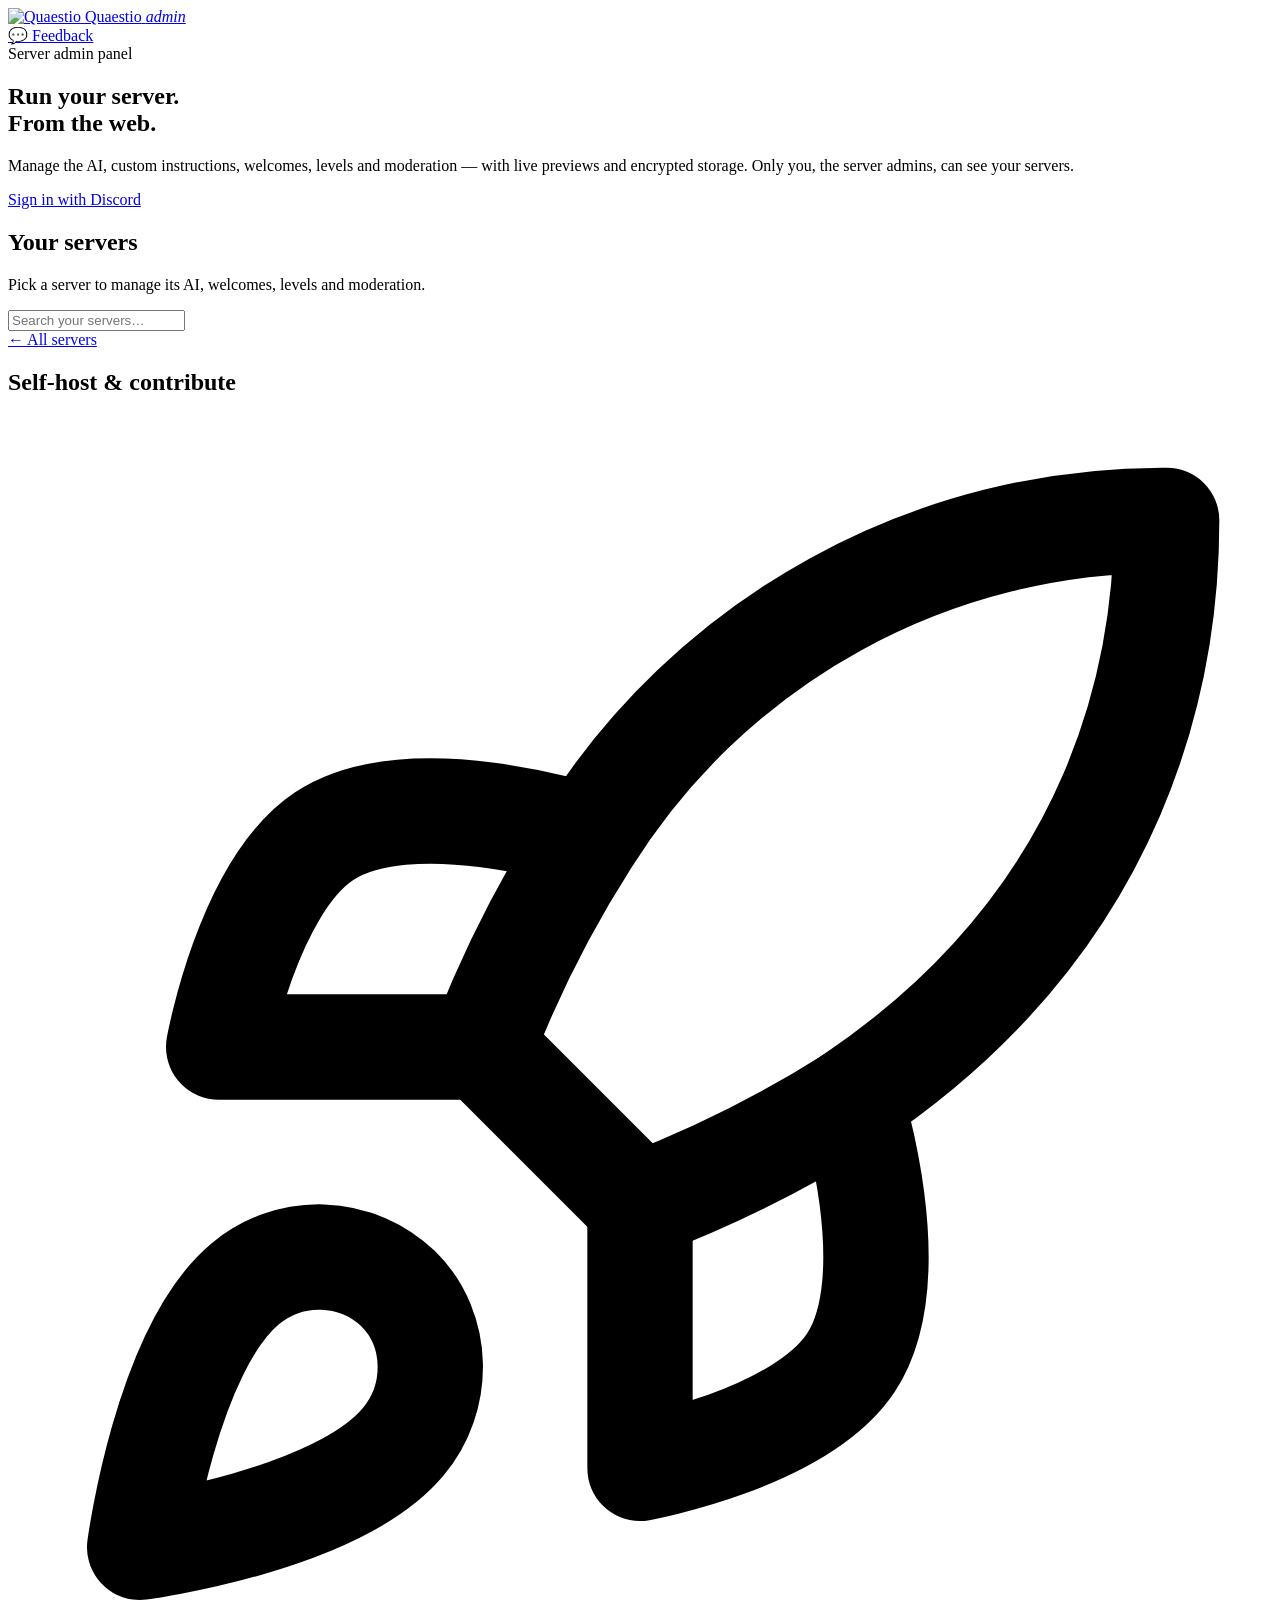
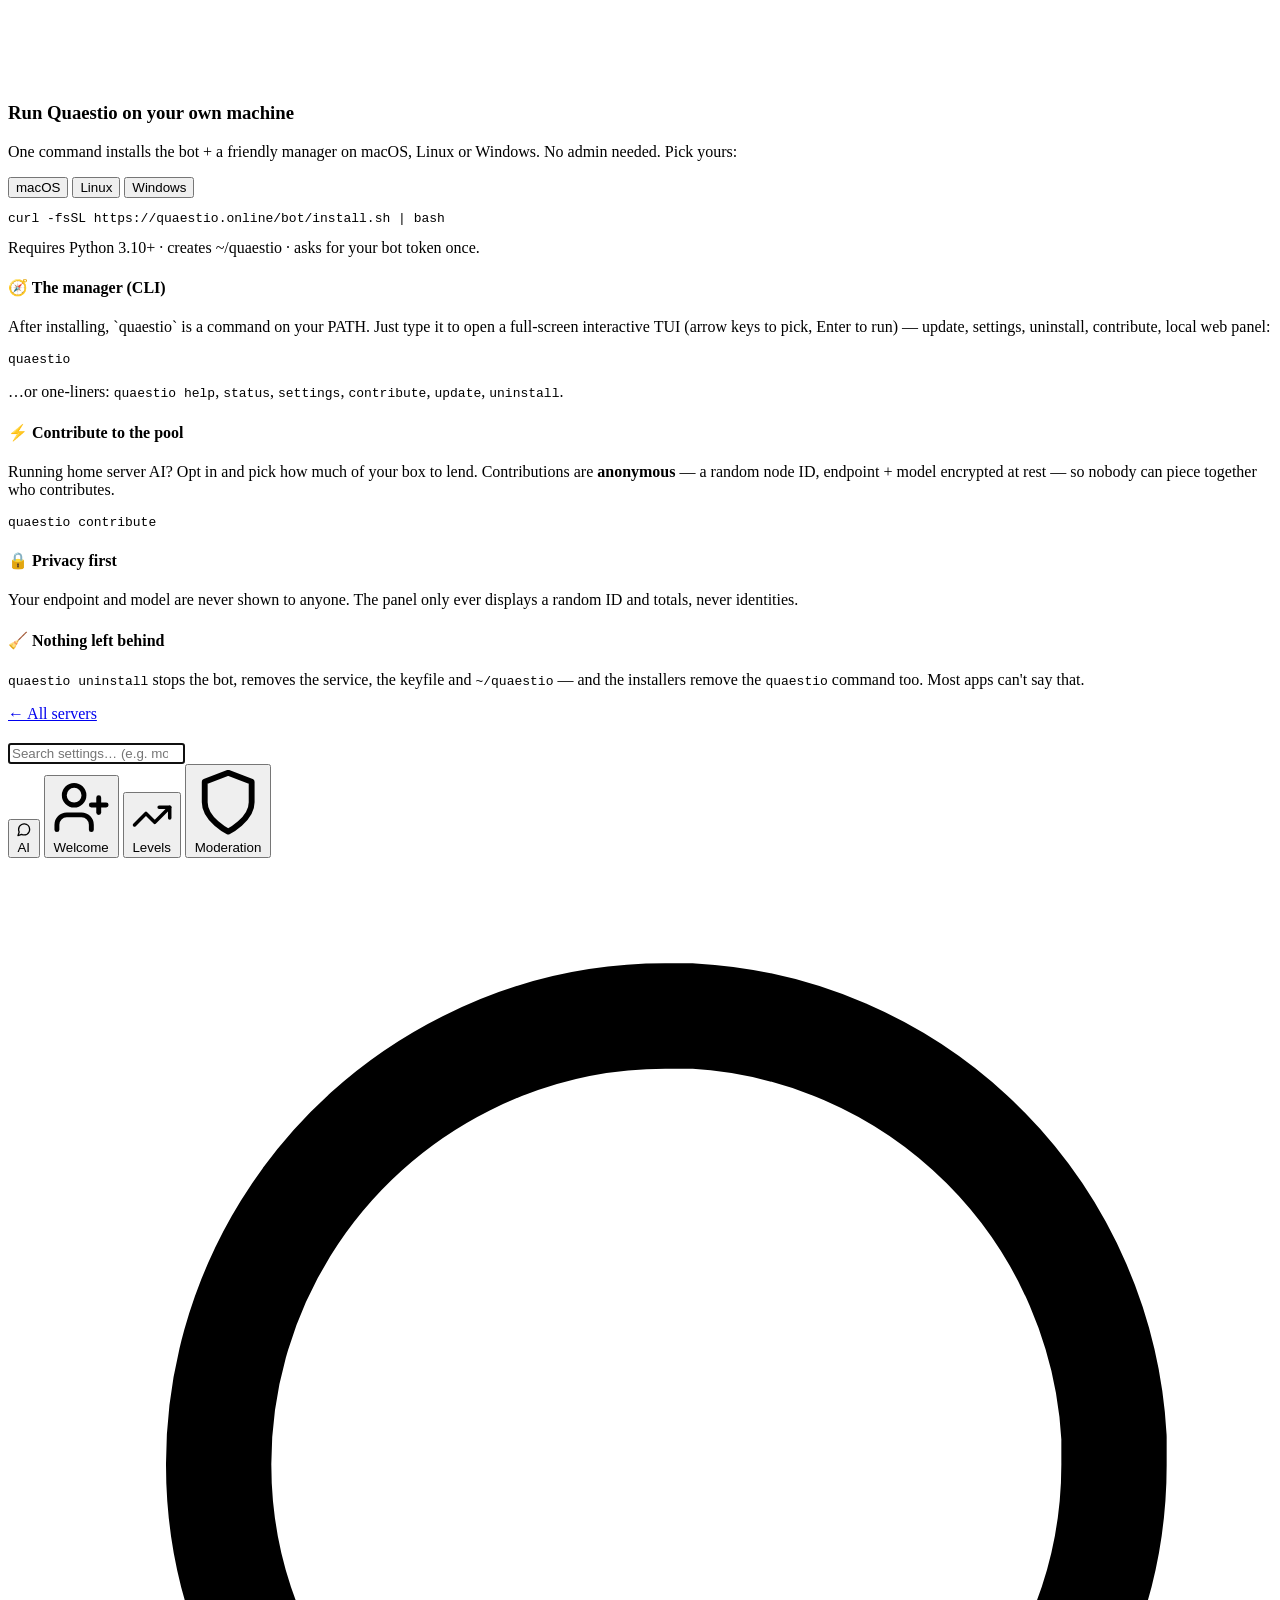
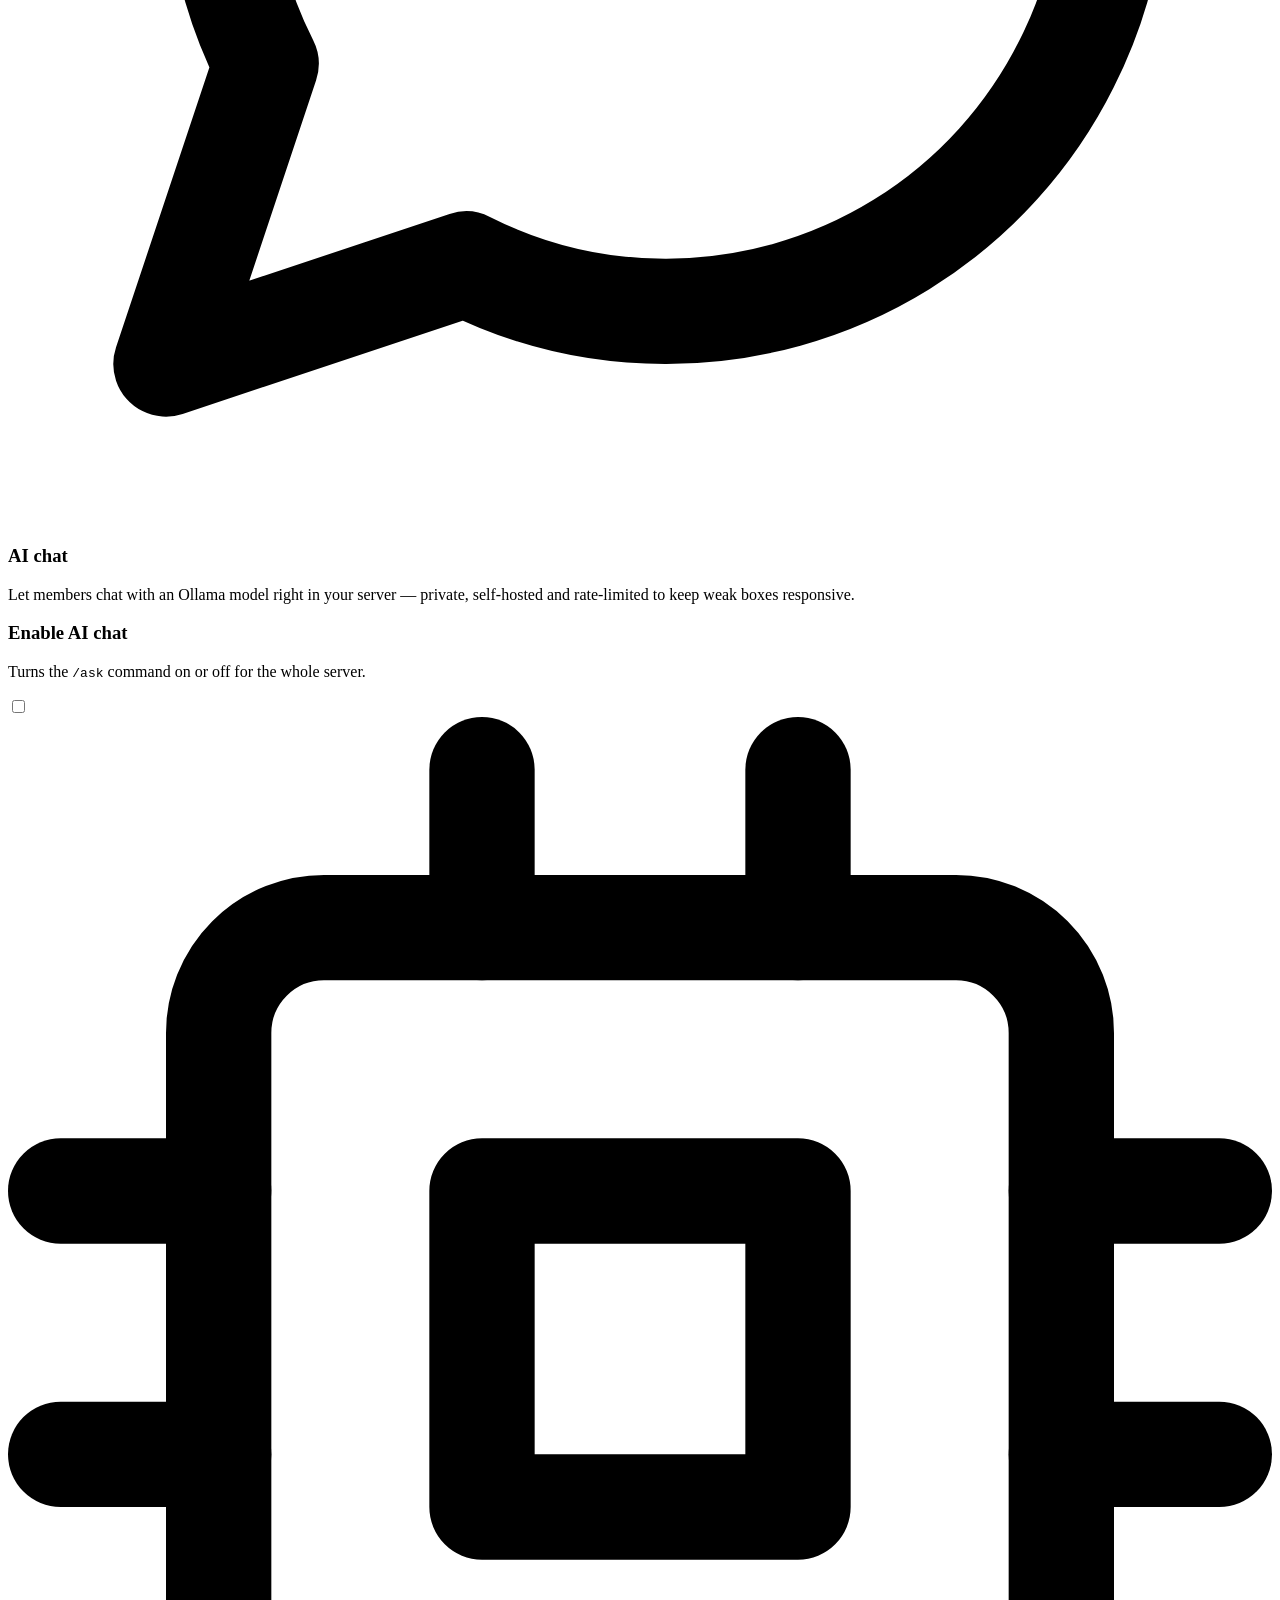
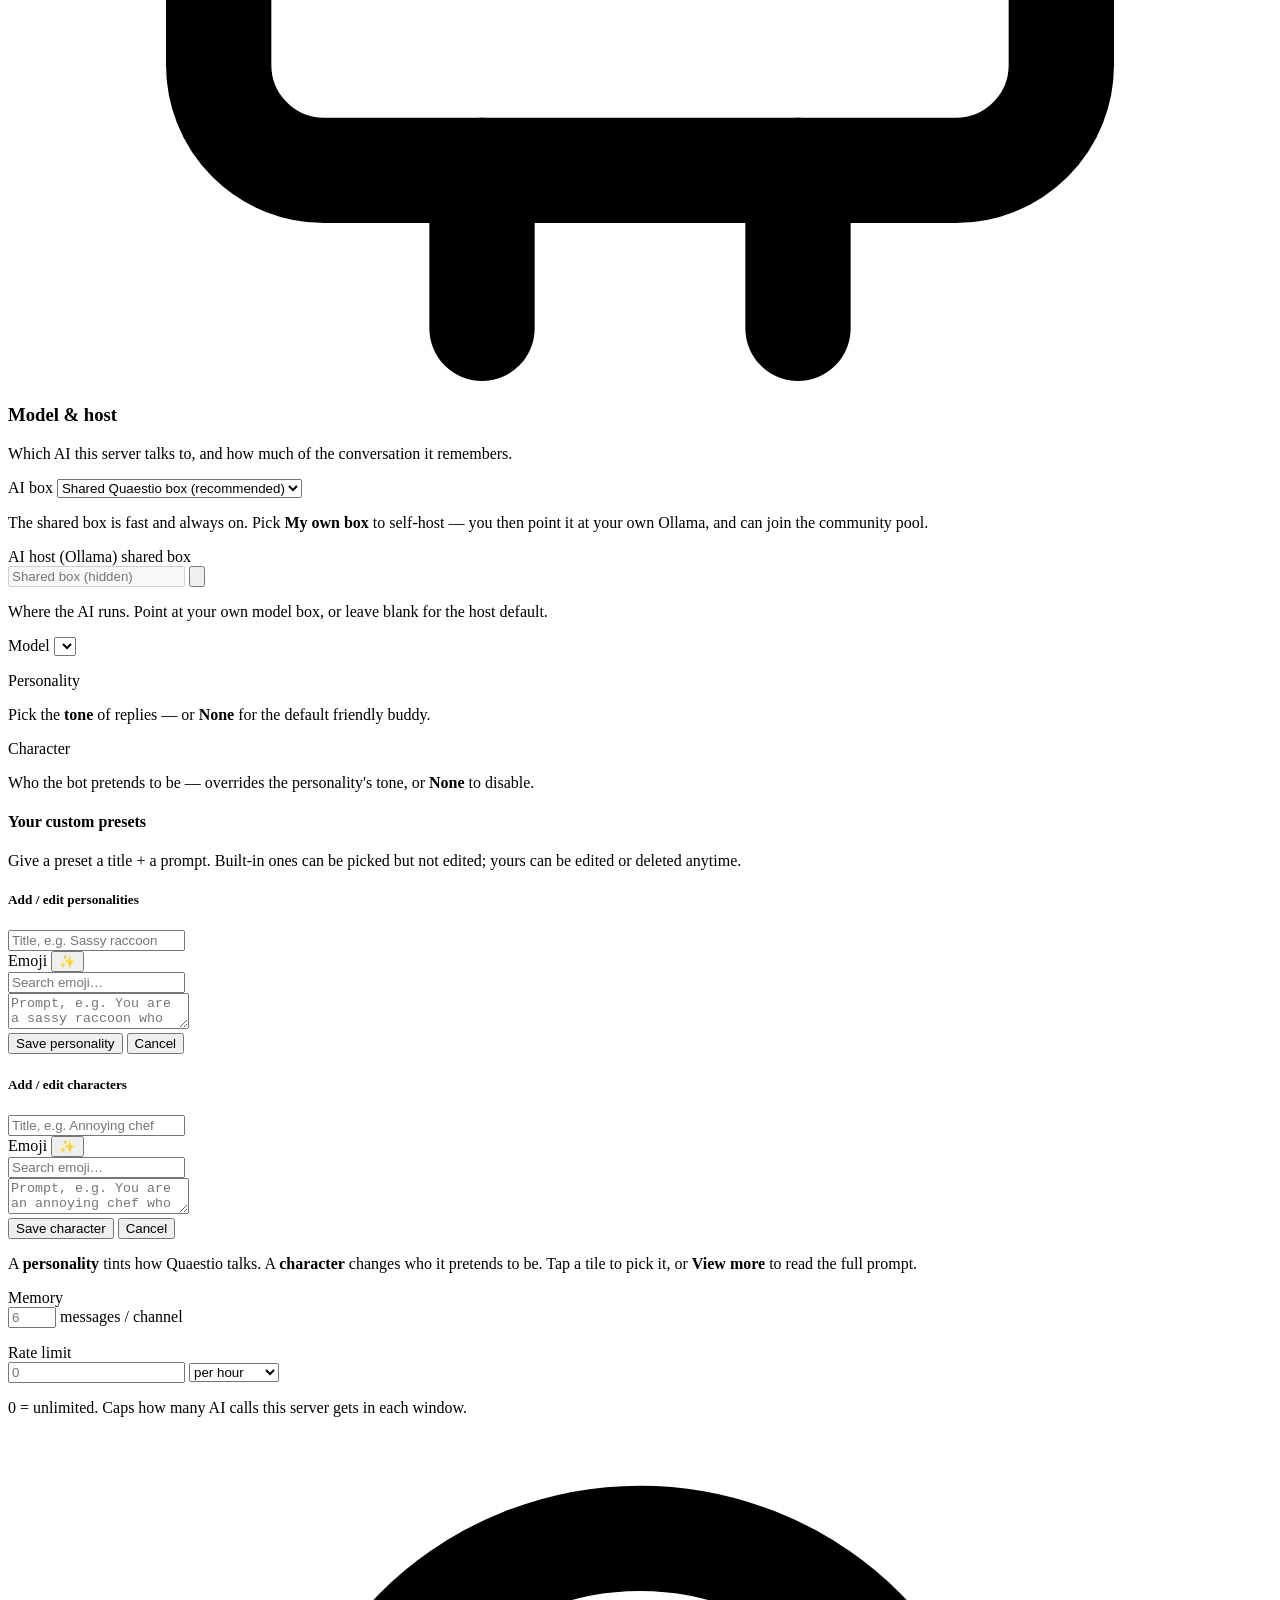
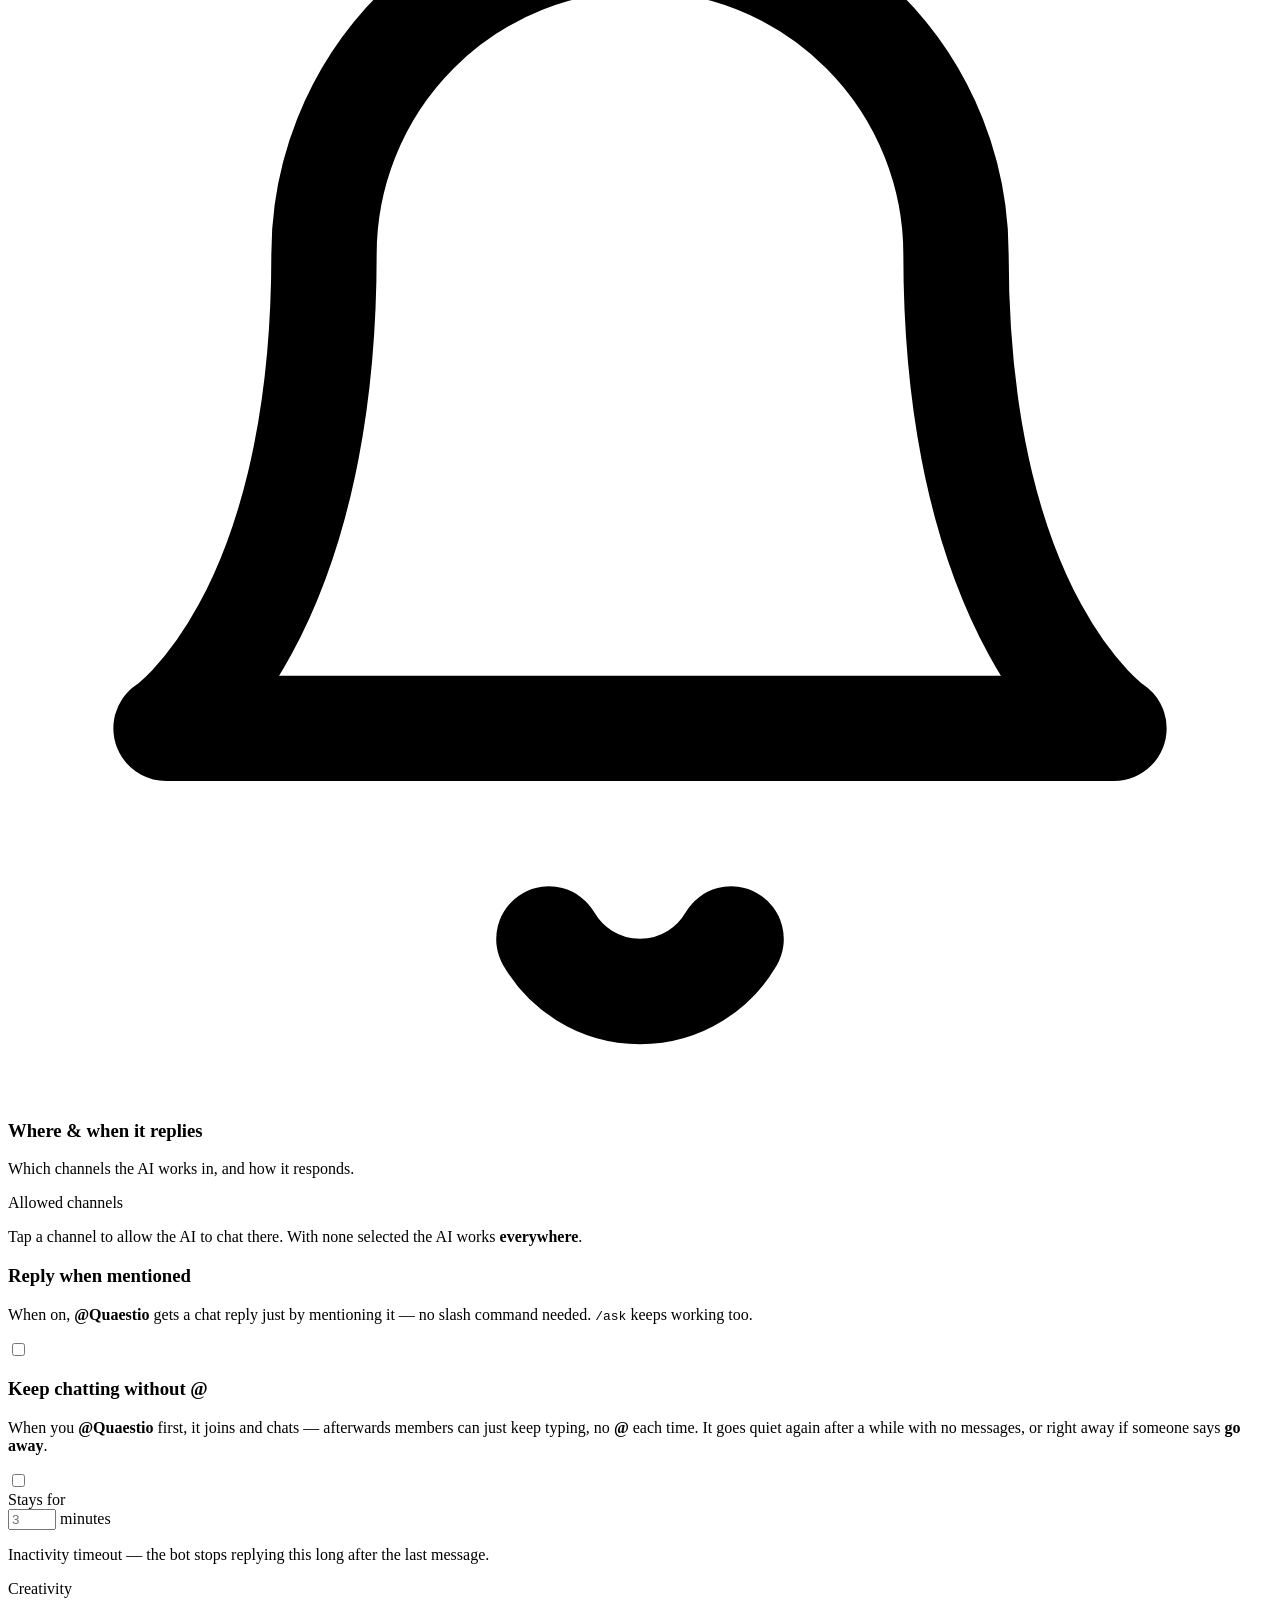
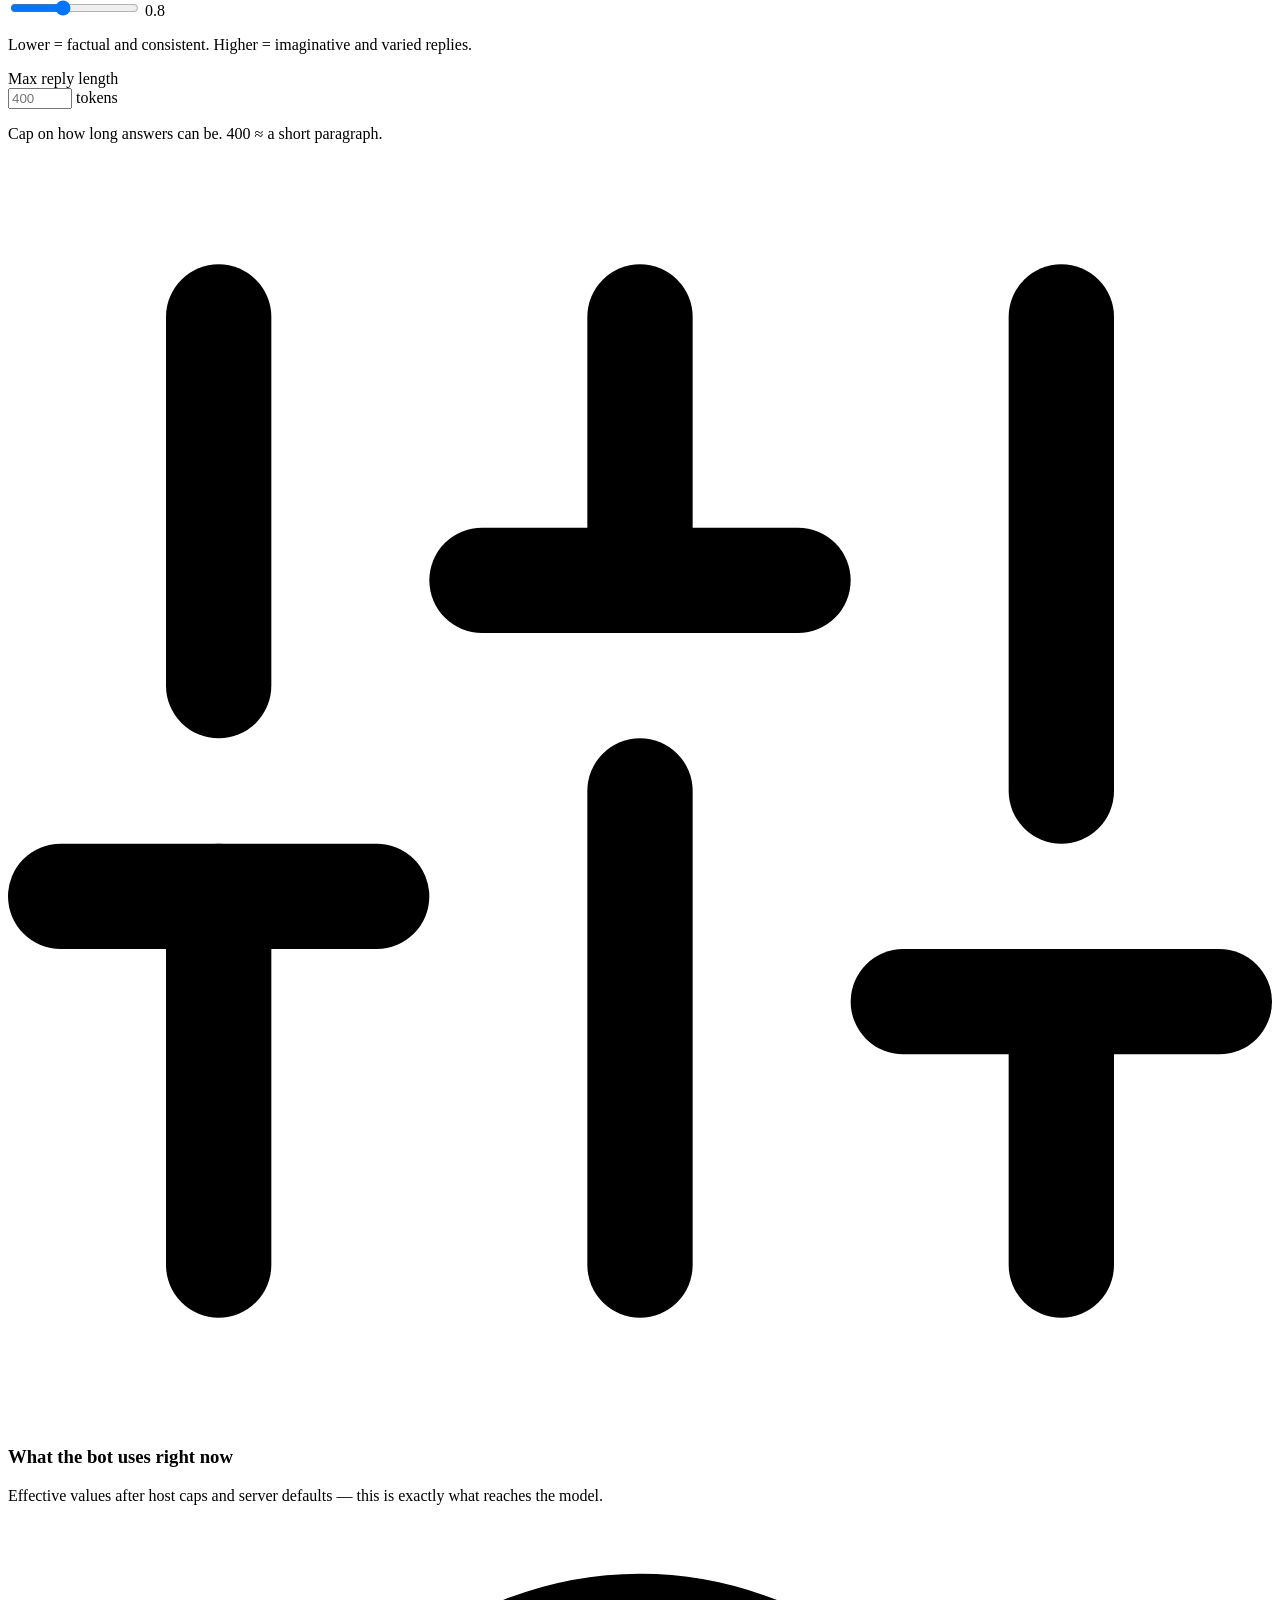
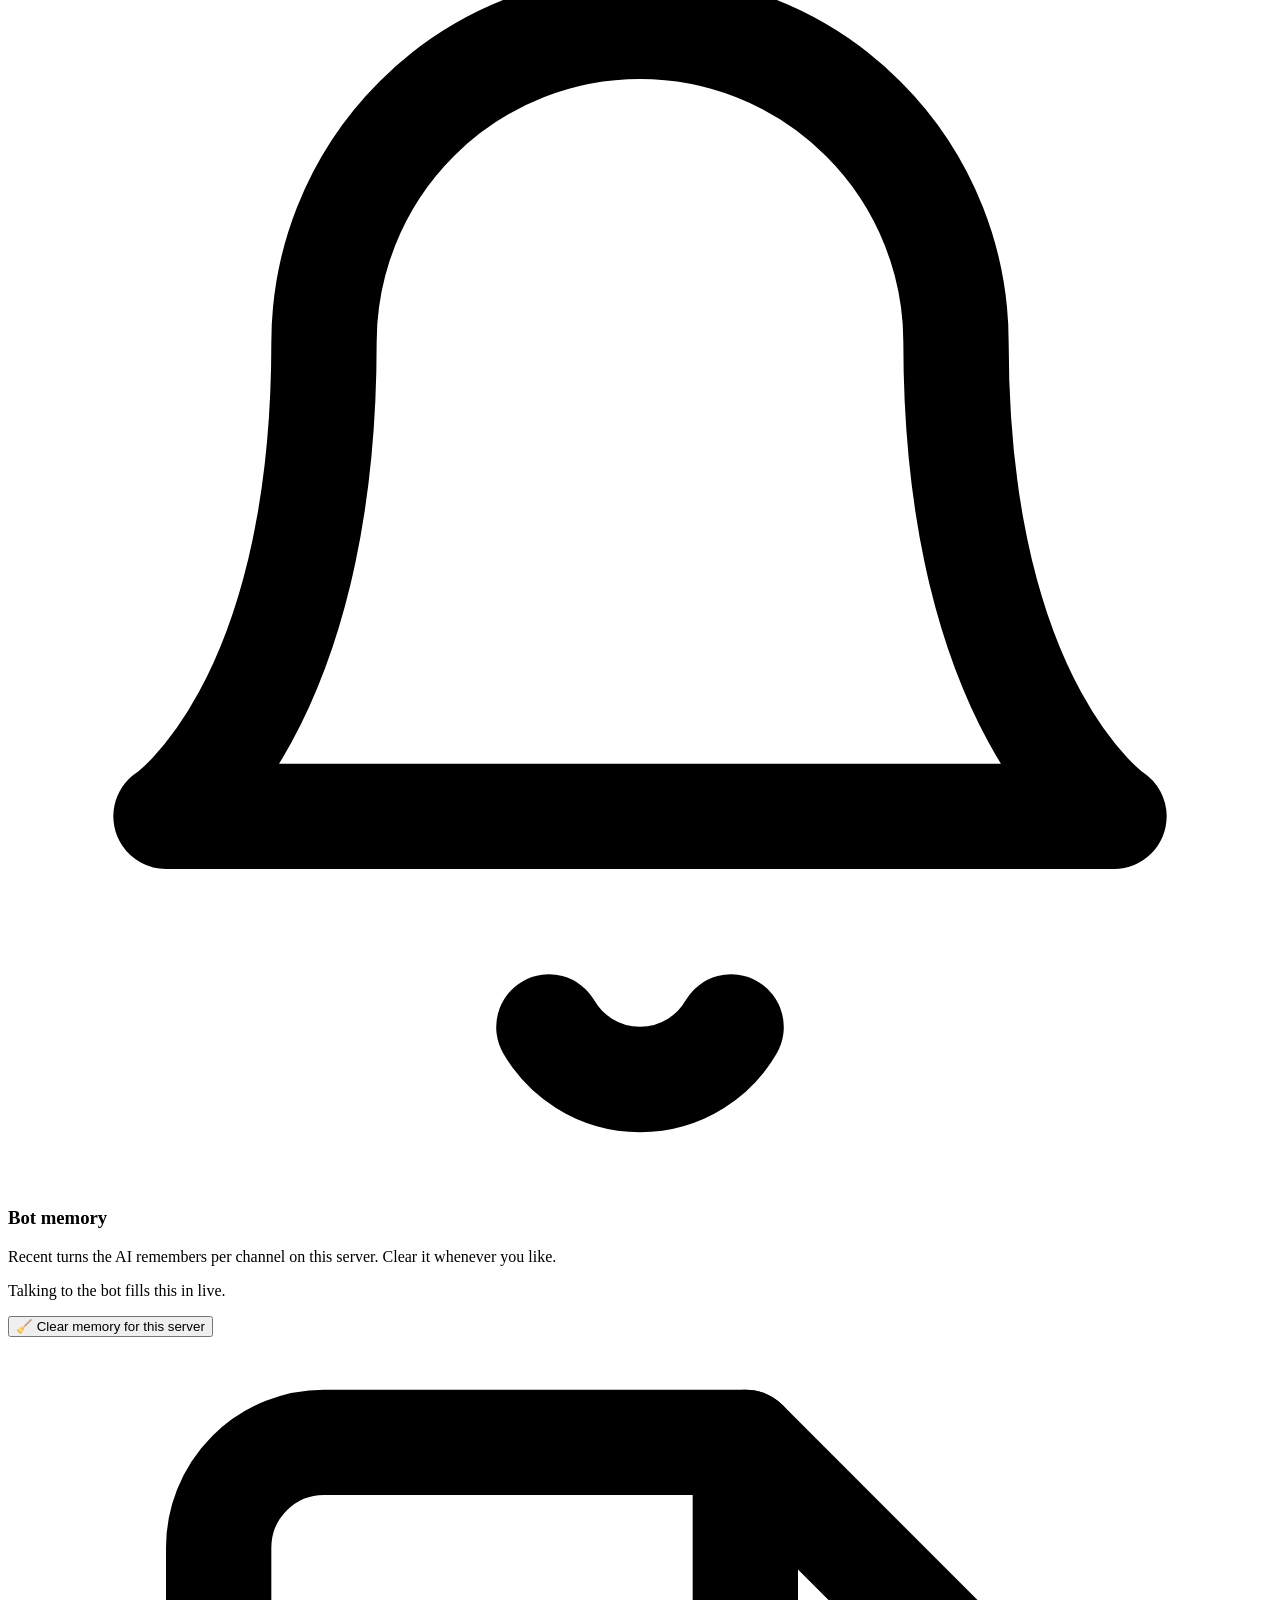
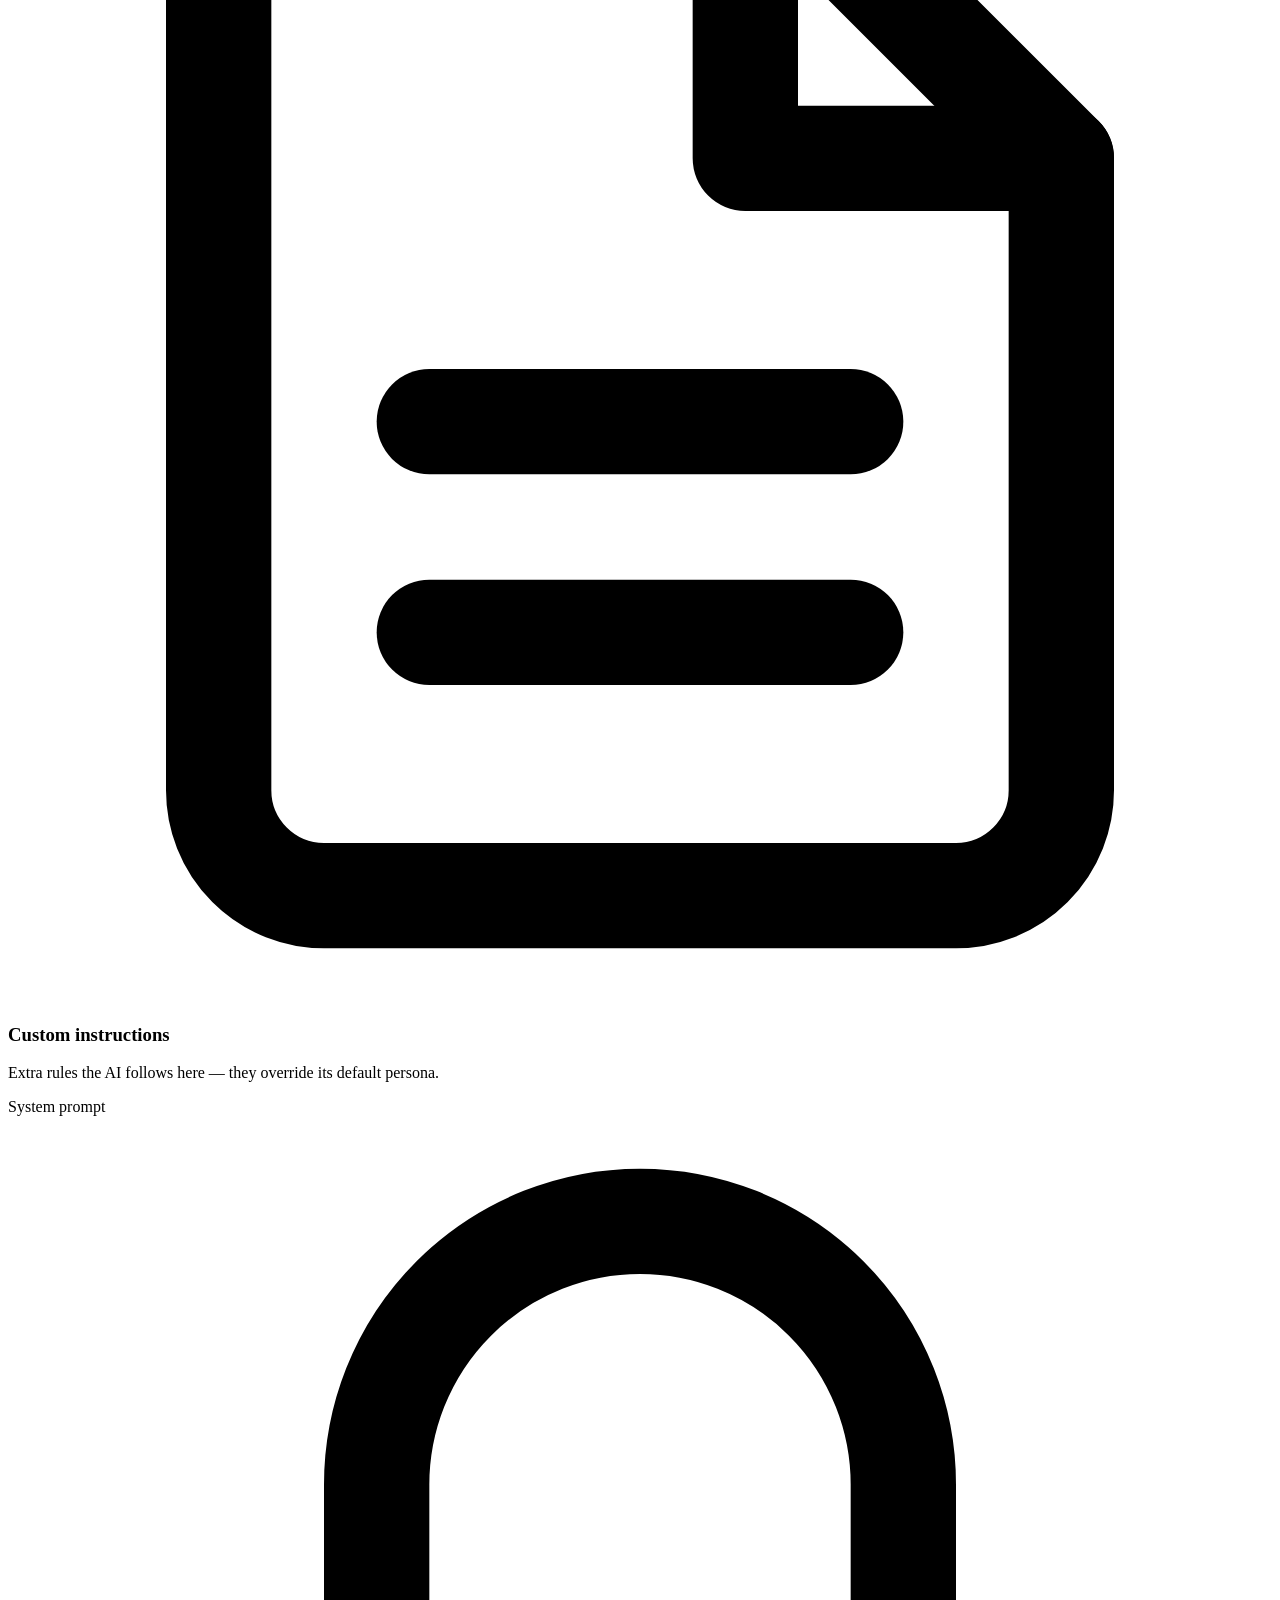
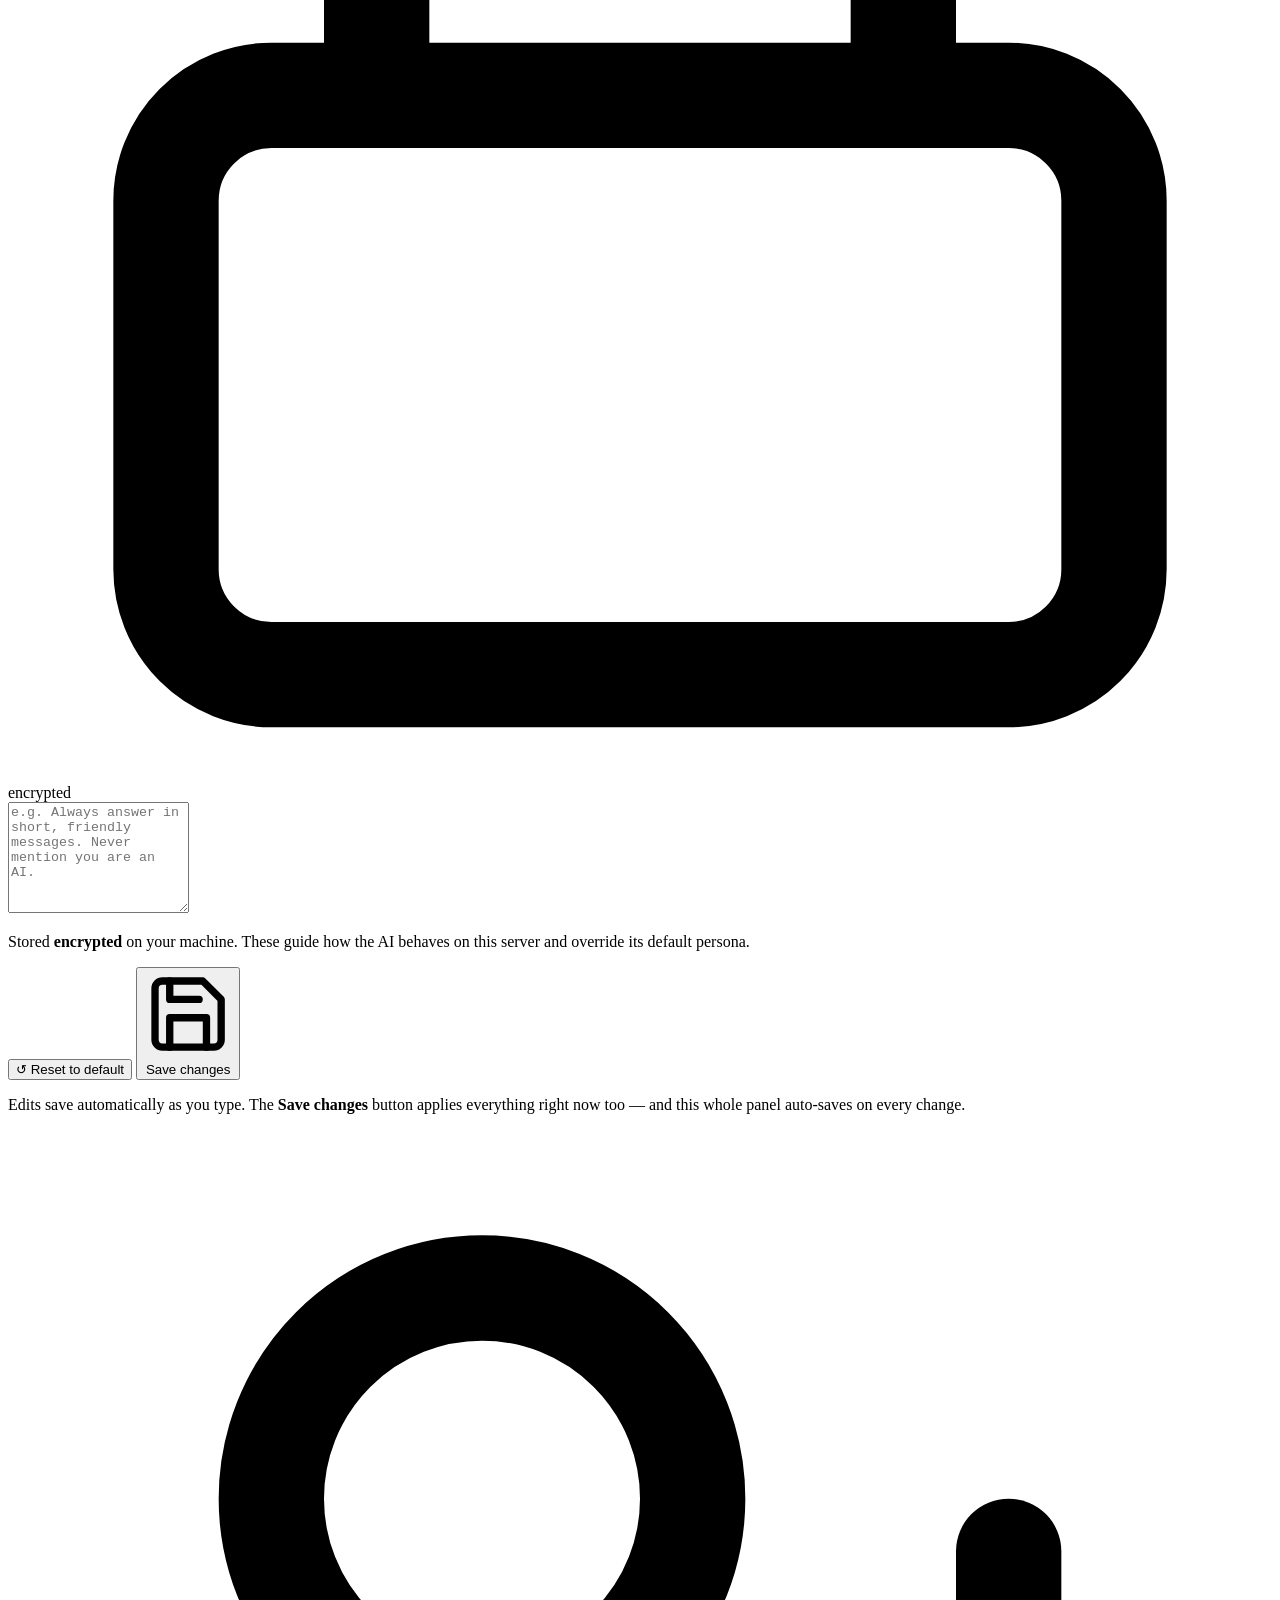
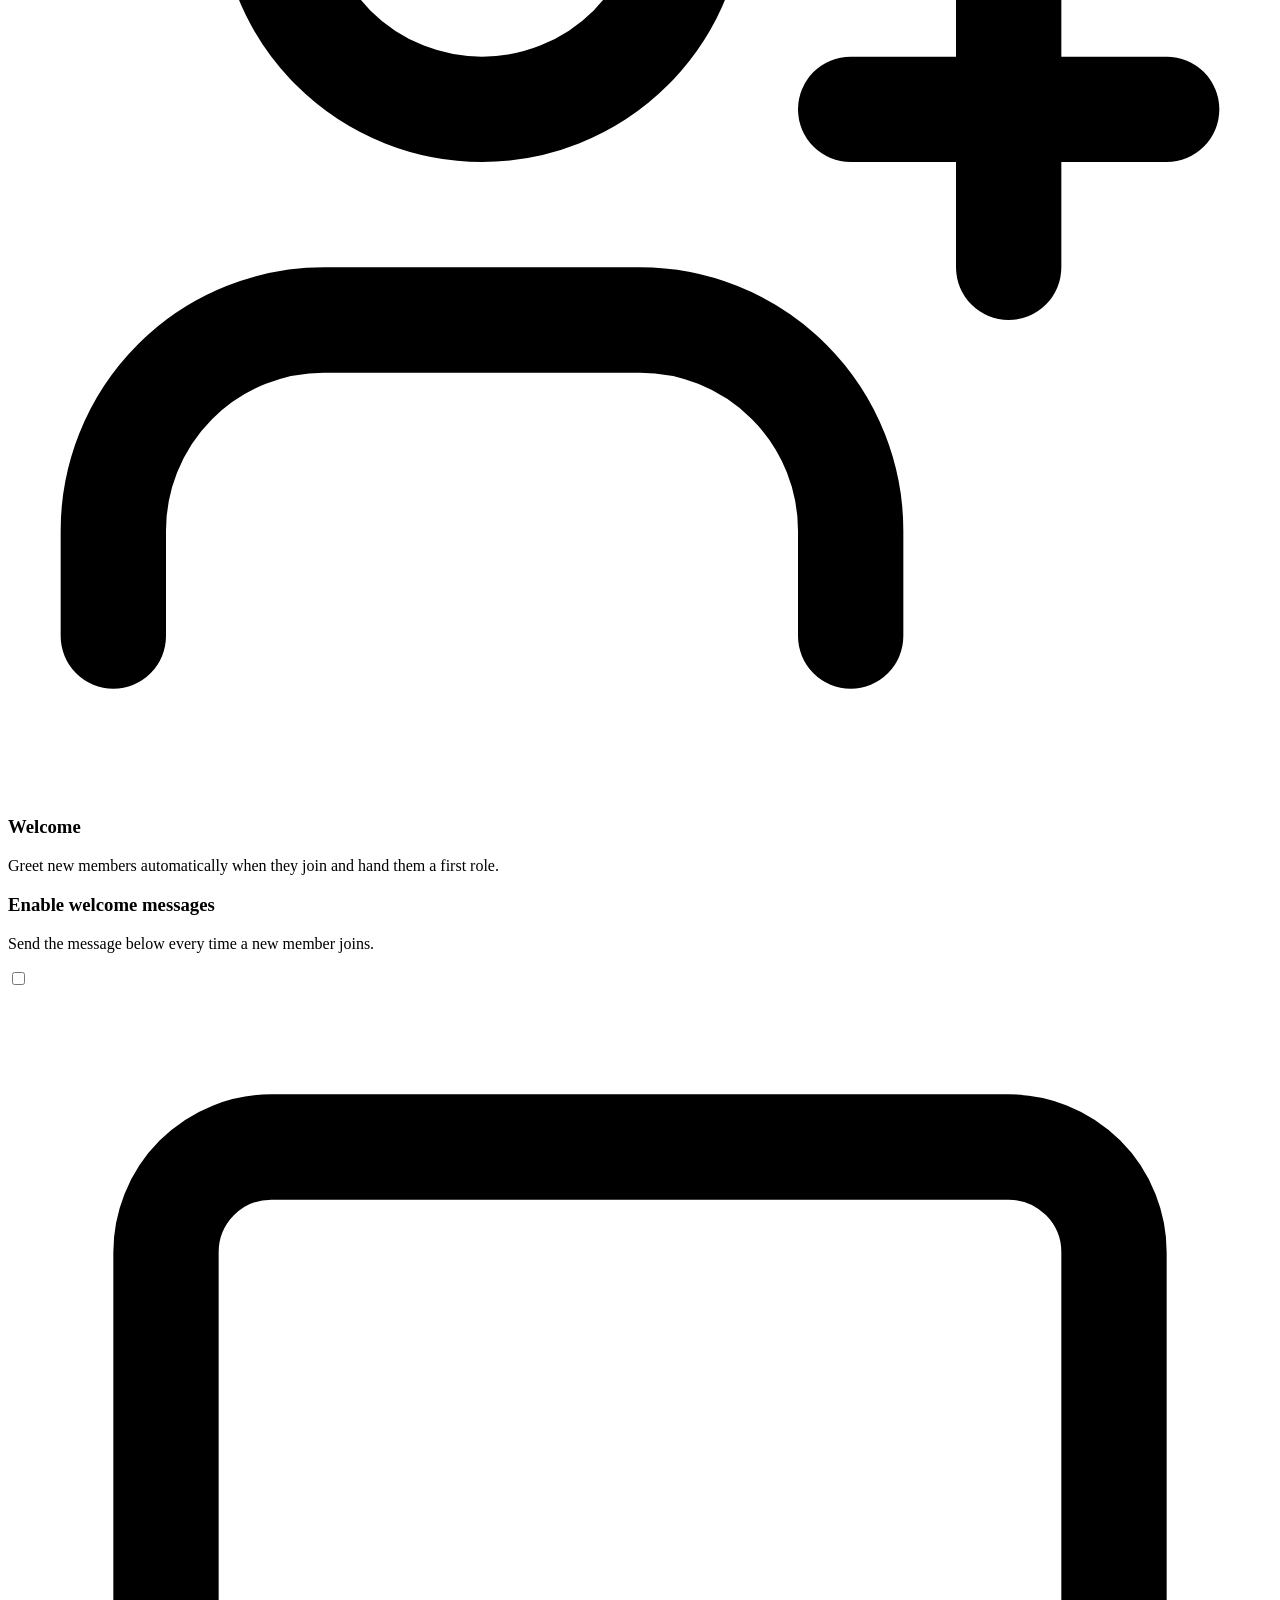
==== dashboard/static/index.html @ 5cf46416 "Rebuild the manager menu as a real full-screen TUI on Textual questionary select was still just a te" ====
<!DOCTYPE html>
<html lang="en">
<head>
<meta charset="utf-8">
<meta name="viewport" content="width=device-width, initial-scale=1">
<meta name="description" content="Quaestio admin — manage your AI settings, custom instructions, welcomes and more.">
<title>Quaestio · Admin</title>
<link rel="icon" href="https://quaestio.online/assets/logo-512.png">
<link rel="preconnect" href="https://fonts.googleapis.com">
<link rel="preconnect" href="https://fonts.gstatic.com" crossorigin>
<link href="https://fonts.googleapis.com/css2?family=Space+Grotesk:wght@500;600;700&family=Inter:wght@400;500;600;700&display=swap" rel="stylesheet">
<link rel="stylesheet" href="/static/style.css?v=18">
</head>
<body>

<div class="bg" aria-hidden="true">
  <div class="blob blob-a"></div>
  <div class="blob blob-b"></div>
  <div class="blob blob-c"></div>
  <div class="grid-overlay"></div>
  <div class="vignette"></div>
</div>

<header class="nav">
  <a class="brand" href="/">
    <img src="https://quaestio.online/assets/logo-512.png" alt="Quaestio">
    <span>Quaestio</span>
    <em>admin</em>
  </a>
  <nav class="links" id="nav-links"></nav>
  <a class="btn btn-ghost btn-feedback" href="https://github.com/fishesarethings/quaestio-site/issues" target="_blank" rel="noopener" title="Share feedback or report a bug">💬 Feedback</a>
  <div id="nav-user"></div>
</header>

<main id="app">

  <!-- Logged out -->
  <section id="login-view" class="hero center hidden">
    <div class="badge"><span class="dot"></span> Server admin panel</div>
    <h1>Run your server.<br><span class="grad">From the web.</span></h1>
    <p class="lead">Manage the AI, custom instructions, welcomes, levels and moderation — with live previews and encrypted storage. Only you, the server admins, can see your servers.</p>
    <div class="cta center-cta">
      <a class="btn btn-primary btn-lg" href="/auth/login">Sign in with Discord</a>
    </div>
    <p id="login-error" class="error hidden"></p>
  </section>

  <!-- Server picker -->
  <section id="picker-view" class="hidden">
    <div class="section-head">
      <h2>Your servers</h2>
      <p>Pick a server to manage its AI, welcomes, levels and moderation.</p>
    </div>
    <div class="search-wrap">
      <input type="search" id="guild-search" placeholder="Search your servers…" autocomplete="off">
    </div>
    <div id="guild-list"></div>
  </section>

  <!-- Self-host & contribute (visible to every signed-in admin) -->
  <section id="selfhost-view" class="hidden">
    <div class="crumb">
      <a href="#" id="selfhost-back-btn">← All servers</a>
      <div class="crumb-name"><h2>Self-host &amp; contribute</h2></div>
    </div>

    <div class="card">
      <div class="card-head">
        <span class="card-icon">
          <svg class="ico" viewBox="0 0 24 24" fill="none" stroke="currentColor" stroke-width="2" stroke-linecap="round" stroke-linejoin="round"><path d="M4.5 16.5c-1.5 1.26-2 5-2 5s3.74-.5 5-2c.71-.84.7-2.13-.09-2.91a2.18 2.18 0 0 0-2.91-.09z"/><path d="M12 15l-3-3a22 22 0 0 1 2-3.95A12.88 12.88 0 0 1 22 2c0 2.72-.78 7.5-6 11a22.35 22.35 0 0 1-4 2z"/><path d="M9 12H4s.55-3.03 2-4c1.62-1.08 5 0 5 0"/><path d="M12 15v5s3.03-.55 4-2c1.08-1.62 0-5 0-5"/></svg>
        </span>
        <div>
          <h3>Run Quaestio on your own machine</h3>
          <p>One command installs the bot + a friendly manager on macOS, Linux or Windows. No admin needed. Pick yours:</p>
        </div>
      </div>
      <div class="seg seg-tabs" id="os-seg">
        <button class="seg-btn active" data-os="macos">macOS</button>
        <button class="seg-btn" data-os="linux">Linux</button>
        <button class="seg-btn" data-os="windows">Windows</button>
      </div>
      <div class="code-block" id="os-cmd">
        <pre><code>curl -fsSL https://quaestio.online/bot/install.sh | bash</code></pre>
        <div class="code-bar" id="os-cmd-note">Requires Python 3.10+ · creates ~/quaestio · asks for your bot token once.</div>
      </div>

      <div class="selfhost-grid">
        <div class="selfhost-card">
          <h4>🧭 The manager (CLI)</h4>
          <p class="muted">After installing, `quaestio` is a command on your PATH. Just type it to open a full-screen interactive TUI (arrow keys to pick, Enter to run) — update, settings, uninstall, contribute, local web panel:</p>
          <div class="code-block"><pre><code>quaestio</code></pre></div>
          <p class="muted">…or one-liners: <code>quaestio help</code>, <code>status</code>, <code>settings</code>, <code>contribute</code>, <code>update</code>, <code>uninstall</code>.</p>
        </div>
        <div class="selfhost-card">
          <h4>⚡ Contribute to the pool</h4>
          <p class="muted">Running home server AI? Opt in and pick how much of your box to lend. Contributions are <strong>anonymous</strong> — a random node ID, endpoint + model encrypted at rest — so nobody can piece together who contributes.</p>
          <div class="code-block"><pre><code>quaestio contribute</code></pre></div>
        </div>
        <div class="selfhost-card">
          <h4>🔒 Privacy first</h4>
          <p class="muted">Your endpoint and model are never shown to anyone. The panel only ever displays a random ID and totals, never identities.</p>
        </div>
        <div class="selfhost-card">
          <h4>🧹 Nothing left behind</h4>
          <p class="muted"><code>quaestio uninstall</code> stops the bot, removes the service, the keyfile and <code>~/quaestio</code> — and the installers remove the <code>quaestio</code> command too. Most apps can't say that.</p>
        </div>
      </div>

      <div class="stats-row" id="pool-stats-selfhost"></div>
    </div>
  </section>

  <!-- Settings -->
  <section id="settings-view" class="hidden">
    <div class="crumb">
      <a href="#" id="back-btn">← All servers</a>
      <div class="crumb-name">
        <h2 id="settings-guild-name"></h2>
        <span class="pill" id="guild-status"></span>
      </div>
    </div>

    <div class="settings-search" role="search">
      <input type="search" id="settings-search" placeholder="Search settings… (e.g. model, quota, warns, emoji)" autocomplete="off" autofocus>
    </div>

    <div class="tabs" id="tabs" role="tablist">
      <button class="tab active" data-tab="ai" role="tab" aria-selected="true">
        <svg class="ico" viewBox="0 0 24 24" fill="none" stroke="currentColor" stroke-width="2" stroke-linecap="round" stroke-linejoin="round"><path d="M21 11.5a8.38 8.38 0 0 1-.9 3.8 8.5 8.5 0 0 1-7.6 4.7 8.38 8.38 0 0 1-3.8-.9L3 21l1.9-5.7a8.38 8.38 0 0 1-.9-3.8 8.5 8.5 0 0 1 4.7-7.6 8.38 8.38 0 0 1 3.8-.9h.5a8.48 8.48 0 0 1 8 8v.5z"/></svg>
        AI
      </button>
      <button class="tab" data-tab="welcome" role="tab">
        <svg class="ico" viewBox="0 0 24 24" fill="none" stroke="currentColor" stroke-width="2" stroke-linecap="round" stroke-linejoin="round"><path d="M16 21v-2a4 4 0 0 0-4-4H6a4 4 0 0 0-4 4v2"/><circle cx="9" cy="7" r="4"/><line x1="19" y1="8" x2="19" y2="14"/><line x1="22" y1="11" x2="16" y2="11"/></svg>
        Welcome
      </button>
      <button class="tab" data-tab="levels" role="tab">
        <svg class="ico" viewBox="0 0 24 24" fill="none" stroke="currentColor" stroke-width="2" stroke-linecap="round" stroke-linejoin="round"><polyline points="22 7 13.5 15.5 8.5 10.5 2 17"/><polyline points="16 7 22 7 22 13"/></svg>
        Levels
      </button>
      <button class="tab" data-tab="moderation" role="tab">
        <svg class="ico" viewBox="0 0 24 24" fill="none" stroke="currentColor" stroke-width="2" stroke-linecap="round" stroke-linejoin="round"><path d="M12 22s8-4 8-10V5l-8-3-8 3v7c0 6 8 10 8 10z"/></svg>
        Moderation
      </button>
    </div>

    <div class="save-bar hidden" id="save-bar" role="status" aria-live="polite"></div>

    <!-- AI -->
    <div class="tab-panel active" id="panel-ai">
      <div class="panel-intro">
        <span class="panel-icon">
          <svg class="ico big" viewBox="0 0 24 24" fill="none" stroke="currentColor" stroke-width="2" stroke-linecap="round" stroke-linejoin="round"><path d="M21 11.5a8.38 8.38 0 0 1-.9 3.8 8.5 8.5 0 0 1-7.6 4.7 8.38 8.38 0 0 1-3.8-.9L3 21l1.9-5.7a8.38 8.38 0 0 1-.9-3.8 8.5 8.5 0 0 1 4.7-7.6 8.38 8.38 0 0 1 3.8-.9h.5a8.48 8.48 0 0 1 8 8v.5z"/></svg>
        </span>
        <div>
          <h3>AI chat</h3>
          <p>Let members chat with an Ollama model right in your server — private, self-hosted and rate-limited to keep weak boxes responsive.</p>
        </div>
      </div>

      <div class="card">
        <div class="switch-row">
          <div class="switch-copy">
            <h3>Enable AI chat</h3>
            <p class="muted">Turns the <code>/ask</code> command on or off for the whole server.</p>
          </div>
          <label class="switch"><input type="checkbox" id="ai_enabled"><span></span></label>
        </div>
      </div>

      <div class="card">
        <div class="card-head">
          <span class="card-icon">
            <svg class="ico" viewBox="0 0 24 24" fill="none" stroke="currentColor" stroke-width="2" stroke-linecap="round" stroke-linejoin="round"><rect x="4" y="4" width="16" height="16" rx="2"/><rect x="9" y="9" width="6" height="6"/><line x1="9" y1="1" x2="9" y2="4"/><line x1="15" y1="1" x2="15" y2="4"/><line x1="9" y1="20" x2="9" y2="23"/><line x1="15" y1="20" x2="15" y2="23"/><line x1="20" y1="9" x2="23" y2="9"/><line x1="20" y1="14" x2="23" y2="14"/><line x1="1" y1="9" x2="4" y2="9"/><line x1="1" y1="14" x2="4" y2="14"/></svg>
          </span>
          <div>
            <h3>Model &amp; host</h3>
            <p>Which AI this server talks to, and how much of the conversation it remembers.</p>
          </div>
        </div>

        <div class="field-group">
          <label for="ai_source">AI box</label>
          <select id="ai_source" class="model-select">
            <option value="shared">Shared Quaestio box (recommended)</option>
            <option value="self">My own box (self-hosted)</option>
          </select>
          <p class="hint" id="source-hint">The shared box is fast and always on. Pick <b>My own box</b> to self-host — you then point it at your own Ollama, and can join the community pool.</p>
        </div>

        <div class="field-group">
          <div class="field-top">
            <label for="ai_endpoint">AI host (Ollama)</label>
            <span class="pill" id="endpoint-badge">shared box</span>
          </div>
          <div class="input-wrap">
            <input type="text" id="ai_endpoint" placeholder="Shared box (hidden)" autocomplete="off" disabled>
            <button id="refresh-models" class="btn btn-ghost icon-btn" title="Rescan models on this host" aria-label="Rescan models">
              <svg class="ico" viewBox="0 0 24 24" fill="none" stroke="currentColor" stroke-width="2" stroke-linecap="round" stroke-linejoin="round"><polyline points="23 4 23 10 17 10"/><polyline points="1 20 1 14 7 14"/><path d="M3.51 9a9 9 0 0 1 14.85-3.36L23 10M1 14l4.64 4.36A9 9 0 0 0 20.49 15"/></svg>
            </button>
          </div>
          <p class="hint" id="endpoint-hint">Where the AI runs. Point at your own model box, or leave blank for the host default.</p>
        </div>

        <div class="field-group" id="contribute-wrap" hidden>
          <div class="switch-row level-row">
            <div class="switch-copy">
              <h3>Join the community pool</h3>
              <p class="muted">Share this box's models so other Quaestio servers can use them. You stay in control — the host sees you as a trusted contributor.</p>
            </div>
            <label class="switch"><input type="checkbox" id="ai_contribute"><span></span></label>
          </div>
        </div>

        <div class="field-group">
          <label for="ai_model">Model</label>
          <select id="ai_model" class="model-select"></select>
          <p id="model-scan-status" class="hint"></p>
        </div>

        <div class="field-group">
          <label for="ai_personality">Personality</label>
          <div class="preset-tiles" id="preset-tiles-personality"></div>
          <input type="hidden" id="ai_personality" value="none">
          <p class="hint" id="personality-hint">Pick the <strong>tone</strong> of replies — or <strong>None</strong> for the default friendly buddy.</p>
        </div>

        <div class="field-group">
          <label for="ai_character">Character</label>
          <div class="preset-tiles" id="preset-tiles-character"></div>
          <input type="hidden" id="ai_character" value="">
          <p class="hint" id="character-hint">Who the bot pretends to be — overrides the personality's tone, or <strong>None</strong> to disable.</p>
        </div>

        <div class="card-inner" id="preset-manager">
          <div class="preset-manager-head">
            <h4>Your custom presets</h4>
            <p class="muted">Give a preset a title + a prompt. Built-in ones can be picked but not edited; yours can be edited or deleted anytime.</p>
          </div>

          <div class="preset-section">
            <h5>Add / edit personalities</h5>
            <div class="preset-form">
              <input type="text" id="preset-personality-name" placeholder="Title, e.g. Sassy raccoon" maxlength="60">
              <div class="preset-form-row">
                <div class="preset-emoji-pick">
                  <label>Emoji</label>
                  <button type="button" id="preset-personality-emoji-btn" class="preset-emoji-btn" aria-haspopup="listbox" aria-label="Pick an emoji">✨</button>
                  <div class="preset-emoji-grid hidden" id="preset-personality-emoji-grid">
                    <input type="text" class="emoji-search" id="preset-personality-emoji-search" placeholder="Search emoji…" autocomplete="off">
                    <div class="emoji-search-results" data-results></div>
                  </div>
                </div>
                <textarea id="preset-personality-text" rows="2" placeholder="Prompt, e.g. You are a sassy raccoon who roasts people lovingly." maxlength="2000"></textarea>
              </div>
              <div class="preset-form-btns">
                <button class="btn btn-sm" data-preset-add="personality">Save personality</button>
                <button class="btn btn-sm btn-ghost hidden" data-preset-cancel="personality">Cancel</button>
              </div>
            </div>
          </div>

          <div class="preset-section">
            <h5>Add / edit characters</h5>
            <div class="preset-form">
              <input type="text" id="preset-character-name" placeholder="Title, e.g. Annoying chef" maxlength="60">
              <div class="preset-form-row">
                <div class="preset-emoji-pick">
                  <label>Emoji</label>
                  <button type="button" id="preset-character-emoji-btn" class="preset-emoji-btn" aria-haspopup="listbox" aria-label="Pick an emoji">✨</button>
                  <div class="preset-emoji-grid hidden" id="preset-character-emoji-grid">
                    <input type="text" class="emoji-search" id="preset-character-emoji-search" placeholder="Search emoji…" autocomplete="off">
                    <div class="emoji-search-results" data-results></div>
                  </div>
                </div>
                <textarea id="preset-character-text" rows="2" placeholder="Prompt, e.g. You are an annoying chef who gives cooking advice for everything." maxlength="2000"></textarea>
              </div>
              <div class="preset-form-btns">
                <button class="btn btn-sm" data-preset-add="character">Save character</button>
                <button class="btn btn-sm btn-ghost hidden" data-preset-cancel="character">Cancel</button>
              </div>
            </div>
          </div>
        </div>
        <p class="hint">A <strong>personality</strong> tints how Quaestio talks. A <strong>character</strong> changes who it pretends to be. Tap a tile to pick it, or <strong>View more</strong> to read the full prompt.</p>

        <div class="grid-2 fields-row">
          <div class="field-group">
            <label for="ai_memory">Memory</label>
            <div class="unit-input">
              <input type="number" id="ai_memory" min="1" max="12" placeholder="6">
              <span class="unit">messages / channel</span>
            </div>
            <p class="hint" id="memory-hint"></p>
          </div>
          <div class="field-group">
            <label for="ai_quota">Rate limit</label>
            <div class="unit-input">
              <input type="number" id="ai_quota" min="0" placeholder="0">
              <select id="ai_window" class="model-select unit">
                <option value="1">per hour</option>
                <option value="6">per 6 hours</option>
                <option value="24">per day</option>
              </select>
            </div>
            <p class="hint" id="quota-hint">0 = unlimited. Caps how many AI calls this server gets in each window.</p>
          </div>
        </div>
      </div>

      <div class="card">
        <div class="card-head">
          <span class="card-icon">
            <svg class="ico" viewBox="0 0 24 24" fill="none" stroke="currentColor" stroke-width="2" stroke-linecap="round" stroke-linejoin="round"><path d="M18 8A6 6 0 0 0 6 8c0 7-3 9-3 9h18s-3-2-3-9"/><path d="M13.73 21a2 2 0 0 1-3.46 0"/></svg>
          </span>
          <div>
            <h3>Where &amp; when it replies</h3>
            <p>Which channels the AI works in, and how it responds.</p>
          </div>
        </div>

        <div class="field-group">
          <label>Allowed channels</label>
          <div class="chips" id="ai-channels-chips"></div>
          <p class="hint" id="ai-channels-note">Tap a channel to allow the AI to chat there. With none selected the AI works <b>everywhere</b>.</p>
        </div>

        <div class="switch-row level-row">
          <div class="switch-copy">
            <h3>Reply when mentioned</h3>
            <p class="muted">When on, <b>@Quaestio</b> gets a chat reply just by mentioning it — no slash command needed. <code>/ask</code> keeps working too.</p>
          </div>
          <label class="switch"><input type="checkbox" id="ai_mention"><span></span></label>
        </div>

        <div class="switch-row level-row">
          <div class="switch-copy">
            <h3>Keep chatting without @</h3>
            <p class="muted">When you <b>@Quaestio</b> first, it joins and chats — afterwards members can just keep typing, no <b>@</b> each time. It goes quiet again after a while with no messages, or right away if someone says <b>go away</b>.</p>
          </div>
          <label class="switch"><input type="checkbox" id="ai_conv"><span></span></label>
        </div>
        <div class="field-group" id="ai-conv-minutes-wrap">
          <label for="ai_conv_minutes">Stays for</label>
          <div class="unit-input">
            <input type="number" id="ai_conv_minutes" min="1" max="60" placeholder="3">
            <span class="unit">minutes</span>
          </div>
          <p class="hint">Inactivity timeout — the bot stops replying this long after the last message.</p>
        </div>

        <div class="grid-2 fields-row">
          <div class="field-group">
            <label for="ai_temperature">Creativity</label>
            <div class="slider-row">
              <input type="range" id="ai_temperature" min="0" max="2" step="0.1" value="0.8">
              <output id="ai_temperature_val">0.8</output>
            </div>
            <p class="hint">Lower = factual and consistent. Higher = imaginative and varied replies.</p>
          </div>
          <div class="field-group">
            <label for="ai_max_tokens">Max reply length</label>
            <div class="unit-input">
              <input type="number" id="ai_max_tokens" min="50" max="1500" step="50" placeholder="400">
              <span class="unit">tokens</span>
            </div>
            <p class="hint">Cap on how long answers can be. 400 ≈ a short paragraph.</p>
          </div>
        </div>
      </div>

      <div class="card">
        <div class="card-head">
          <span class="card-icon">
            <svg class="ico" viewBox="0 0 24 24" fill="none" stroke="currentColor" stroke-width="2" stroke-linecap="round" stroke-linejoin="round"><line x1="4" y1="21" x2="4" y2="14"/><line x1="4" y1="10" x2="4" y2="3"/><line x1="12" y1="21" x2="12" y2="12"/><line x1="12" y1="8" x2="12" y2="3"/><line x1="20" y1="21" x2="20" y2="16"/><line x1="20" y1="12" x2="20" y2="3"/><line x1="1" y1="14" x2="7" y2="14"/><line x1="9" y1="8" x2="15" y2="8"/><line x1="17" y1="16" x2="23" y2="16"/></svg>
          </span>
          <div>
            <h3>What the bot uses right now</h3>
            <p>Effective values after host caps and server defaults — this is exactly what reaches the model.</p>
          </div>
        </div>
        <div class="meter-wrap" id="quota-meter" hidden>
          <div class="meter-head">
            <span id="quota-label">Loading usage…</span>
            <span id="quota-reset" class="muted-2"></span>
          </div>
          <div class="meter"><div class="meter-fill" id="quota-fill"></div></div>
        </div>
        <dl class="summary-list" id="ai-summary"></dl>
      </div>

      <div class="card">
        <div class="card-head">
          <span class="card-icon">
            <svg class="ico" viewBox="0 0 24 24" fill="none" stroke="currentColor" stroke-width="2" stroke-linecap="round" stroke-linejoin="round"><path d="M18 8A6 6 0 0 0 6 8c0 7-3 9-3 9h18s-3-2-3-9"/><path d="M13.73 21a2 2 0 0 1-3.46 0"/></svg>
          </span>
          <div>
            <h3>Bot memory</h3>
            <p>Recent turns the AI remembers per channel on this server. Clear it whenever you like.</p>
          </div>
        </div>
        <div id="memory-view" class="memory-view"><p class="muted">Talking to the bot fills this in live.</p></div>
        <div class="card-actions">
          <button id="clear-memory" class="btn btn-ghost">🧹 Clear memory for this server</button>
          <span id="memory-clear-status" class="save-status"></span>
        </div>
      </div>

      <div class="card">
        <div class="card-head">
          <span class="card-icon">
            <svg class="ico" viewBox="0 0 24 24" fill="none" stroke="currentColor" stroke-width="2" stroke-linecap="round" stroke-linejoin="round"><path d="M14 2H6a2 2 0 0 0-2 2v16a2 2 0 0 0 2 2h12a2 2 0 0 0 2-2V8z"/><polyline points="14 2 14 8 20 8"/><line x1="16" y1="13" x2="8" y2="13"/><line x1="16" y1="17" x2="8" y2="17"/></svg>
          </span>
          <div>
            <h3>Custom instructions</h3>
            <p>Extra rules the AI follows here — they override its default persona.</p>
          </div>
        </div>
        <div class="field-top">
          <label for="ai_instructions">System prompt</label>
          <span class="pill lock">
            <svg class="ico xs" viewBox="0 0 24 24" fill="none" stroke="currentColor" stroke-width="2" stroke-linecap="round" stroke-linejoin="round"><rect x="3" y="11" width="18" height="11" rx="2" ry="2"/><path d="M7 11V7a5 5 0 0 1 10 0v4"/></svg>
            encrypted
          </span>
        </div>
        <textarea id="ai_instructions" rows="7"
          placeholder="e.g. Always answer in short, friendly messages. Never mention you are an AI."></textarea>
        <p class="hint">Stored <b>encrypted</b> on your machine. These guide how the AI behaves on this server and override its default persona.</p>
        <div class="card-actions">
          <button id="reset-instructions" class="btn btn-ghost">↺ Reset to default</button>
          <button id="save-ai" class="btn btn-primary">
            <svg class="ico" viewBox="0 0 24 24" fill="none" stroke="currentColor" stroke-width="2" stroke-linecap="round" stroke-linejoin="round"><path d="M19 21H5a2 2 0 0 1-2-2V5a2 2 0 0 1 2-2h11l5 5v11a2 2 0 0 1-2 2z"/><polyline points="17 21 17 13 7 13 7 21"/><polyline points="7 3 7 8 15 8"/></svg>
            Save changes
          </button>
          <span id="save-status-ai" class="save-status"></span>
        </div>
        <p class="hint">Edits save automatically as you type. The <b>Save changes</b> button applies everything right now too — and this whole panel auto-saves on every change.</p>
      </div>
    </div>

    <!-- Welcome -->
    <div class="tab-panel" id="panel-welcome">
      <div class="panel-intro">
        <span class="panel-icon">
          <svg class="ico big" viewBox="0 0 24 24" fill="none" stroke="currentColor" stroke-width="2" stroke-linecap="round" stroke-linejoin="round"><path d="M16 21v-2a4 4 0 0 0-4-4H6a4 4 0 0 0-4 4v2"/><circle cx="9" cy="7" r="4"/><line x1="19" y1="8" x2="19" y2="14"/><line x1="22" y1="11" x2="16" y2="11"/></svg>
        </span>
        <div>
          <h3>Welcome</h3>
          <p>Greet new members automatically when they join and hand them a first role.</p>
        </div>
      </div>

      <div class="card">
        <div class="switch-row">
          <div class="switch-copy">
            <h3>Enable welcome messages</h3>
            <p class="muted">Send the message below every time a new member joins.</p>
          </div>
          <label class="switch"><input type="checkbox" id="welcome_enabled"><span></span></label>
        </div>
      </div>

      <div class="card">
        <div class="card-head">
          <span class="card-icon">
            <svg class="ico" viewBox="0 0 24 24" fill="none" stroke="currentColor" stroke-width="2" stroke-linecap="round" stroke-linejoin="round"><path d="M21 15a2 2 0 0 1-2 2H7l-4 4V5a2 2 0 0 1 2-2h14a2 2 0 0 1 2 2z"/></svg>
          </span>
          <div>
            <h3>Message</h3>
            <p>Which channel to post in, who gets a role, and what the message says.</p>
          </div>
        </div>

        <div class="field-group">
          <label for="welcome_channel_ref">Channel</label>
          <select id="welcome_channel_ref" class="model-select"></select>
          <input type="text" id="welcome_channel_custom" class="mono input-stack" placeholder="…or paste a channel ID directly" autocomplete="off" hidden>
          <p class="hint">Pick a channel by its <b>#name</b> above, or switch to <b>Custom ID…</b> and paste one.</p>
        </div>

        <div class="field-group">
          <label for="welcome_role_ref">Role to auto-assign on join <span class="muted-2">(optional)</span></label>
          <select id="welcome_role_ref" class="model-select"></select>
          <input type="text" id="welcome_role_custom" class="mono input-stack" placeholder="…or paste a role ID directly" autocomplete="off" hidden>
          <p class="hint">New members get this role automatically. Leave on <b>None</b> to not assign a role.</p>
        </div>

        <div class="field-group">
          <label for="welcome_message">Message</label>
          <textarea id="welcome_message" rows="3" placeholder="Welcome {member}! 🎉"></textarea>
          <p class="hint">Use <code>{member}</code> for the new member's name, <code>{guild}</code> for the server name.</p>
        </div>

        <div class="preview">
          <p class="preview-title">Live preview</p>
          <div class="preview-box" id="welcome-preview"></div>
        </div>

        <div class="card-actions">
          <button id="save-welcome" class="btn btn-primary">
            <svg class="ico" viewBox="0 0 24 24" fill="none" stroke="currentColor" stroke-width="2" stroke-linecap="round" stroke-linejoin="round"><path d="M19 21H5a2 2 0 0 1-2-2V5a2 2 0 0 1 2-2h11l5 5v11a2 2 0 0 1-2 2z"/><polyline points="17 21 17 13 7 13 7 21"/><polyline points="7 3 7 8 15 8"/></svg>
            Save changes
          </button>
          <span id="save-status-welcome" class="save-status"></span>
        </div>
      </div>

      <div class="card">
        <div class="card-head">
          <span class="card-icon">
            <svg class="ico" viewBox="0 0 24 24" fill="none" stroke="currentColor" stroke-width="2" stroke-linecap="round" stroke-linejoin="round"><circle cx="12" cy="8" r="4"/><path d="M2 21v-1a6 6 0 0 1 6-6h8a6 6 0 0 1 6 6v1"/><circle cx="19" cy="4" r="3"/></svg>
          </span>
          <div>
            <h3>Birthdays</h3>
            <p>Wish members a happy birthday automatically. Members register theirs with <code>/birthday set</code>.</p>
          </div>
        </div>

        <div class="switch-row">
          <div class="switch-copy">
            <h3>Announce birthdays</h3>
            <p class="muted">Post a <b>🎂 Happy birthday</b> message in a channel each day someone has one. (Checked at 00:00 UTC.)</p>
          </div>
          <label class="switch"><input type="checkbox" id="birthday_enabled"><span></span></label>
        </div>

        <div class="field-group">
          <label for="birthday_channel">Channel for birthday posts</label>
          <select id="birthday_channel_ref" class="model-select"></select>
          <input type="text" id="birthday_channel_custom" class="mono input-stack" placeholder="…or paste a channel ID directly" autocomplete="off" hidden>
          <p class="hint">Pick a channel to announce in, leave on <b>None</b> to not post.</p>
        </div>

        <div id="birthday-list" class="birthday-list"></div>
      </div>
    </div>

    <!-- Levels -->
    <div class="tab-panel" id="panel-levels">
      <div class="panel-intro">
        <span class="panel-icon">
          <svg class="ico big" viewBox="0 0 24 24" fill="none" stroke="currentColor" stroke-width="2" stroke-linecap="round" stroke-linejoin="round"><polyline points="22 7 13.5 15.5 8.5 10.5 2 17"/><polyline points="16 7 22 7 22 13"/></svg>
        </span>
        <div>
          <h3>Levels</h3>
          <p>Reward activity with XP and roles that unlock as members level up.</p>
        </div>
      </div>

      <div class="card">
        <div class="switch-row">
          <div class="switch-copy">
            <h3>Track XP</h3>
            <p class="muted">Members earn XP from every message they send. See ranks with <code>/rank</code> and <code>/top</code>.</p>
          </div>
          <label class="switch"><input type="checkbox" id="xp_enabled"><span></span></label>
        </div>
      </div>

      <div class="card">
        <div class="card-head">
          <span class="card-icon">
            <svg class="ico" viewBox="0 0 24 24" fill="none" stroke="currentColor" stroke-width="2" stroke-linecap="round" stroke-linejoin="round"><path d="M17 21v-2a4 4 0 0 0-4-4H5a4 4 0 0 0-4 4v2"/><circle cx="9" cy="7" r="4"/><path d="M23 21v-2a4 4 0 0 0-3-3.87"/><path d="M16 3.13a4 4 0 0 1 0 7.75"/></svg>
          </span>
          <div>
            <h3>Level-ups</h3>
            <p>What happens when a member levels up.</p>
          </div>
        </div>

        <div class="field-group">
          <label for="levelrole_ref">Role granted on level-up <span class="muted-2">(optional)</span></label>
          <select id="levelrole_ref" class="model-select"></select>
          <input type="text" id="levelrole_custom" class="mono input-stack" placeholder="…or paste a role ID directly" autocomplete="off" hidden>
          <p class="hint">Auto-assigned each time a member levels up. Leave on <b>None</b> to not grant a role.</p>
        </div>

        <div class="switch-row level-row">
          <div class="switch-copy">
            <h3>Announce level-ups</h3>
            <p class="muted">Post a <b>🎉 reached level N!</b> message in the channel.</p>
          </div>
          <label class="switch"><input type="checkbox" id="level_announce"><span></span></label>
        </div>

        <div class="card-actions">
          <button id="save-levels" class="btn btn-primary">
            <svg class="ico" viewBox="0 0 24 24" fill="none" stroke="currentColor" stroke-width="2" stroke-linecap="round" stroke-linejoin="round"><path d="M19 21H5a2 2 0 0 1-2-2V5a2 2 0 0 1 2-2h11l5 5v11a2 2 0 0 1-2 2z"/><polyline points="17 21 17 13 7 13 7 21"/><polyline points="7 3 7 8 15 8"/></svg>
            Save changes
          </button>
          <span id="save-status-levels" class="save-status"></span>
        </div>
      </div>

      <div class="card">
        <div class="card-head">
          <span class="card-icon">
            <svg class="ico" viewBox="0 0 24 24" fill="none" stroke="currentColor" stroke-width="2" stroke-linecap="round" stroke-linejoin="round"><path d="M8 21h8"/><path d="M12 17v4"/><path d="M7 4h10v6a5 5 0 0 1-10 0V4z"/></svg>
          </span>
          <div>
            <h3>Leaderboard</h3>
            <p>Top members in this server right now. Full board lives in Discord with <code>/leaderboard</code>.</p>
          </div>
        </div>
        <div id="leaderboard" class="leaderboard"></div>
      </div>
    </div>

    <!-- Moderation -->
    <div class="tab-panel" id="panel-moderation">
      <div class="panel-intro">
        <span class="panel-icon">
          <svg class="ico big" viewBox="0 0 24 24" fill="none" stroke="currentColor" stroke-width="2" stroke-linecap="round" stroke-linejoin="round"><path d="M12 22s8-4 8-10V5l-8-3-8 3v7c0 6 8 10 8 10z"/></svg>
        </span>
        <div>
          <h3>Moderation</h3>
          <p>Keep the peace automatically. Commands like <code>/warn</code>, <code>/kick</code>, <code>/mute</code> and <code>/purge</code> always work — this is a safety net.</p>
        </div>
      </div>

      <div class="card">
        <div class="card-head">
          <span class="card-icon">
            <svg class="ico" viewBox="0 0 24 24" fill="none" stroke="currentColor" stroke-width="2" stroke-linecap="round" stroke-linejoin="round"><path d="M12 22s8-4 8-10V5l-8-3-8 3v7c0 6 8 10 8 10z"/><path d="M12 8v4"/><path d="M12 16h.01"/></svg>
          </span>
          <div>
            <h3>Warning system</h3>
            <p>Auto-moderate repeat offenders. Admins warn with <code>/warn</code>; everything else just happens.</p>
          </div>
        </div>

        <div class="field-group">
          <label for="warnlimit">Warnings before auto-kick</label>
          <div class="unit-input">
            <input type="number" id="warnlimit" min="1" max="20" placeholder="5">
            <span class="unit">warnings</span>
          </div>
          <p class="hint">After this many active warnings a member is <b>kicked automatically</b>. Set to <b>0</b> to disable auto-kick (warnings just keep a strike count).</p>
        </div>

        <div class="card-actions">
          <button id="save-moderation" class="btn btn-primary">
            <svg class="ico" viewBox="0 0 24 24" fill="none" stroke="currentColor" stroke-width="2" stroke-linecap="round" stroke-linejoin="round"><path d="M19 21H5a2 2 0 0 1-2-2V5a2 2 0 0 1 2-2h11l5 5v11a2 2 0 0 1-2 2z"/><polyline points="17 21 17 13 7 13 7 21"/><polyline points="7 3 7 8 15 8"/></svg>
            Save changes
          </button>
          <span id="save-status-moderation" class="save-status"></span>
        </div>
      </div>

      <div class="card">
        <div class="card-head">
          <span class="card-icon">
            <svg class="ico" viewBox="0 0 24 24" fill="none" stroke="currentColor" stroke-width="2" stroke-linecap="round" stroke-linejoin="round"><path d="M10.29 3.86L1.82 18a2 2 0 0 0 1.71 3h16.94a2 2 0 0 0 1.71-3L13.71 3.86a2 2 0 0 0-3.42 0z"/><line x1="12" y1="9" x2="12" y2="13"/><line x1="12" y1="17" x2="12.01" y2="17"/></svg>
          </span>
          <div>
            <h3>Anti-spam (XP &amp; ranks)</h3>
            <p>Stops message farming — pasting a wiki article or spamming every word as its own message won't boost your rank.</p>
          </div>
        </div>

        <div class="switch-row level-row">
          <div class="switch-copy">
            <h3>Filter message spam</h3>
            <p class="muted">Only messages with a sensible word count, sent at a human pace, count toward XP and the leaderboard.</p>
          </div>
          <label class="switch"><input type="checkbox" id="xp_spam"><span></span></label>
        </div>

        <div class="grid-3 fields-row">
          <div class="field-group">
            <label for="xp_min_words">Min words</label>
            <div class="unit-input">
              <input type="number" id="xp_min_words" min="1" max="20" placeholder="3">
              <span class="unit">words</span>
            </div>
            <p class="hint">Shorter messages don't count. Kills one-word spam.</p>
          </div>
          <div class="field-group">
            <label for="xp_max_words">Max words</label>
            <div class="unit-input">
              <input type="number" id="xp_max_words" min="10" max="500" placeholder="100">
              <span class="unit">words</span>
            </div>
            <p class="hint">Longer messages don't count. Kills pasted articles.</p>
          </div>
          <div class="field-group">
            <label for="xp_cooldown">Pace</label>
            <div class="unit-input">
              <input type="number" id="xp_cooldown" min="1" max="60" placeholder="5">
              <span class="unit">seconds / msg</span>
            </div>
            <p class="hint">Min gap between counted messages per member.</p>
          </div>
        </div>
      </div>

      <div class="card">
        <div class="card-head">
          <span class="card-icon">
            <svg class="ico" viewBox="0 0 24 24" fill="none" stroke="currentColor" stroke-width="2" stroke-linecap="round" stroke-linejoin="round"><path d="M12 22s8-4 8-10V5l-8-3-8 3v7c0 6 8 10 8 10z"/></svg>
          </span>
          <div>
            <h3>Recent warnings</h3>
            <p>The last 20 warnings in this server — a quick pulse on who's pushing the limits.</p>
          </div>
        </div>
        <div id="warns-view" class="memory-view"><p class="muted">No warnings yet.</p></div>
      </div>

      <div class="card">
        <div class="card-head">
          <span class="card-icon">
            <svg class="ico" viewBox="0 0 24 24" fill="none" stroke="currentColor" stroke-width="2" stroke-linecap="round" stroke-linejoin="round"><path d="M13 2L3 14h9l-1 8 10-12h-9l1-8z"/></svg>
          </span>
          <div>
            <h3>Moderation commands</h3>
            <p>These always work in Discord — no setup needed. Run them in any channel.</p>
          </div>
        </div>
        <div class="mod-cmds">
          <span><code>/warn member reason</code> — strike 1</span>
          <span><code>/warns member</code> — see strikes</span>
          <span><code>/delwarns member</code> — clear strikes</span>
          <span><code>/kick member</code> — boot a member</span>
          <span><code>/ban member</code> / <code>/unban name</code> — ban/unban</span>
          <span><code>/mute member</code> / <code>/unmute member</code> — timeout</span>
          <span><code>/purge N</code> — bulk-delete messages</span>
        </div>
      </div>
    </div>
  </section>

  <!-- Host (self-host config) -->
  <section id="host-view" class="hidden">
    <div class="section-head">
      <h2>Host settings</h2>
      <p>Who runs the AI, and the defaults every server starts from. Everything is stored encrypted on this machine.</p>
    </div>

    <div class="card">
      <div class="card-head">
        <span class="card-icon">
          <svg class="ico" viewBox="0 0 24 24" fill="none" stroke="currentColor" stroke-width="2" stroke-linecap="round" stroke-linejoin="round"><rect x="2" y="2" width="20" height="8" rx="2"/><rect x="2" y="14" width="20" height="8" rx="2"/><line x1="6" y1="6" x2="6.01" y2="6"/><line x1="6" y1="18" x2="6.01" y2="18"/></svg>
        </span>
        <div>
          <h3>Hosting mode</h3>
          <p>Who owns the AI model box.</p>
        </div>
      </div>
      <div class="seg" id="host-mode-seg">
        <button class="seg-btn active" data-mode="managed">
          <b>Host-managed AI</b>
          <span>One shared AI box. The host sets the endpoint and hard caps on memory &amp; quota.</span>
        </button>
        <button class="seg-btn" data-mode="decentral">
          <b>Server-owned AI</b>
          <span>Each server runs its own AI and sets its own memory &amp; quota freely.</span>
        </button>
      </div>
    </div>

    <div class="card">
      <div class="card-head">
        <span class="card-icon">
          <svg class="ico" viewBox="0 0 24 24" fill="none" stroke="currentColor" stroke-width="2" stroke-linecap="round" stroke-linejoin="round"><path d="M12 15l3.5-3.5"/><path d="M20.3 18a10 10 0 1 0-16.6 0"/></svg>
        </span>
        <div>
          <h3>Host stats</h3>
          <p class="muted" id="host-stats-sub">Live usage of this machine.</p>
        </div>
      </div>
      <div id="host-stats" class="stats-row"></div>
    </div>

    <div class="card">
      <div class="card-head">
        <span class="card-icon">
          <svg class="ico" viewBox="0 0 24 24" fill="none" stroke="currentColor" stroke-width="2" stroke-linecap="round" stroke-linejoin="round"><circle cx="12" cy="12" r="10"/><circle cx="12" cy="12" r="6"/><circle cx="12" cy="12" r="2"/></svg>
        </span>
        <div>
          <h3>Community pool</h3>
          <p>Servers that self-host an AI box and chose to share it. Their models widen what everyone can use.</p>
        </div>
      </div>
      <div id="pool-list" class="pool-list"><p class="muted">Loading pool…</p></div>
    </div>

    <div class="card">
      <div class="card-head">
        <span class="card-icon">
          <svg class="ico" viewBox="0 0 24 24" fill="none" stroke="currentColor" stroke-width="2" stroke-linecap="round" stroke-linejoin="round"><path d="M21 11.5a8.38 8.38 0 0 1-.9 3.8 8.5 8.5 0 0 1-7.6 4.7 8.38 8.38 0 0 1-3.8-.9L3 21l1.9-5.7a8.38 8.38 0 0 1-.9-3.8 8.5 8.5 0 0 1 4.7-7.6 8.38 8.38 0 0 1 3.8-.9h.5a8.48 8.48 0 0 1 8 8v.5z"/></svg>
        </span>
        <div>
          <h3>Default AI</h3>
          <p>What every server starts with before its own admins tweak anything.</p>
        </div>
      </div>
      <div class="field-group">
        <div class="field-top">
          <label for="host_endpoint">AI host (Ollama URL)</label>
          <span class="pill" id="host-endpoint-badge"></span>
        </div>
        <div class="input-wrap">
          <input type="text" id="host_endpoint" placeholder="http://127.0.0.1:11434" autocomplete="off">
        </div>
      </div>
      <div class="field-group">
        <label for="host_model">Model</label>
        <select id="host_model" class="model-select"></select>
      </div>
      <p id="host-model-status" class="hint"></p>
      <div class="grid-2 fields-row">
        <div class="field-group">
          <label for="host_memory" id="host-memory-label">Default memory</label>
          <div class="unit-input">
            <input type="number" id="host_memory" min="1" max="12">
            <span class="unit">messages / channel</span>
          </div>
          <p class="hint">How many past messages the AI remembers per channel by default.</p>
        </div>
        <div class="field-group">
          <label for="host_quota" id="host-quota-label">Calls / hour</label>
          <div class="unit-input">
            <input type="number" id="host_quota" min="0">
            <span class="unit">per hour</span>
          </div>
          <p class="hint">0 = unlimited. Stops one chatty server hogging a shared host.</p>
        </div>
      </div>
      <p class="hint" id="host-mode-note"></p>
      <div class="switch-row">
        <div class="switch-copy">
          <h3>DM chat</h3>
          <p class="muted">When on, the bot answers anyone who messages it directly. Uses this host AI box and this hour's quota.</p>
        </div>
        <label class="switch"><input type="checkbox" id="host_ai_dm"><span></span></label>
      </div>
      <div class="card-actions">
        <button id="save-host" class="btn btn-primary">
          <svg class="ico" viewBox="0 0 24 24" fill="none" stroke="currentColor" stroke-width="2" stroke-linecap="round" stroke-linejoin="round"><path d="M19 21H5a2 2 0 0 1-2-2V5a2 2 0 0 1 2-2h11l5 5v11a2 2 0 0 1-2 2z"/><polyline points="17 21 17 13 7 13 7 21"/><polyline points="7 3 7 8 15 8"/></svg>
          Save host settings
        </button>
        <span id="save-status-host" class="save-status"></span>
      </div>
    </div>

<div class="card">
      <h3>Run the web panel too</h3>
      <p class="muted">Optional — after installing the bot, add the dashboard for the web UI:</p>
      <div class="code-block">
        <pre><code>pip install -r dashboard/requirements.txt
set DISCORD_CLIENT_ID=...
set DISCORD_CLIENT_SECRET=...
uvicorn app:app --host 127.0.0.1 --port 8900</code></pre>
        <div class="code-bar">See README → "Admin web panel" for full setup.</div>
      </div>
    </div>
  </section>
</main>

<div class="toast" id="toast"></div>
<script src="/static/emoji-data.js?v=1"></script>
<script src="/static/app.js?v=18"></script>
</body>
</html>
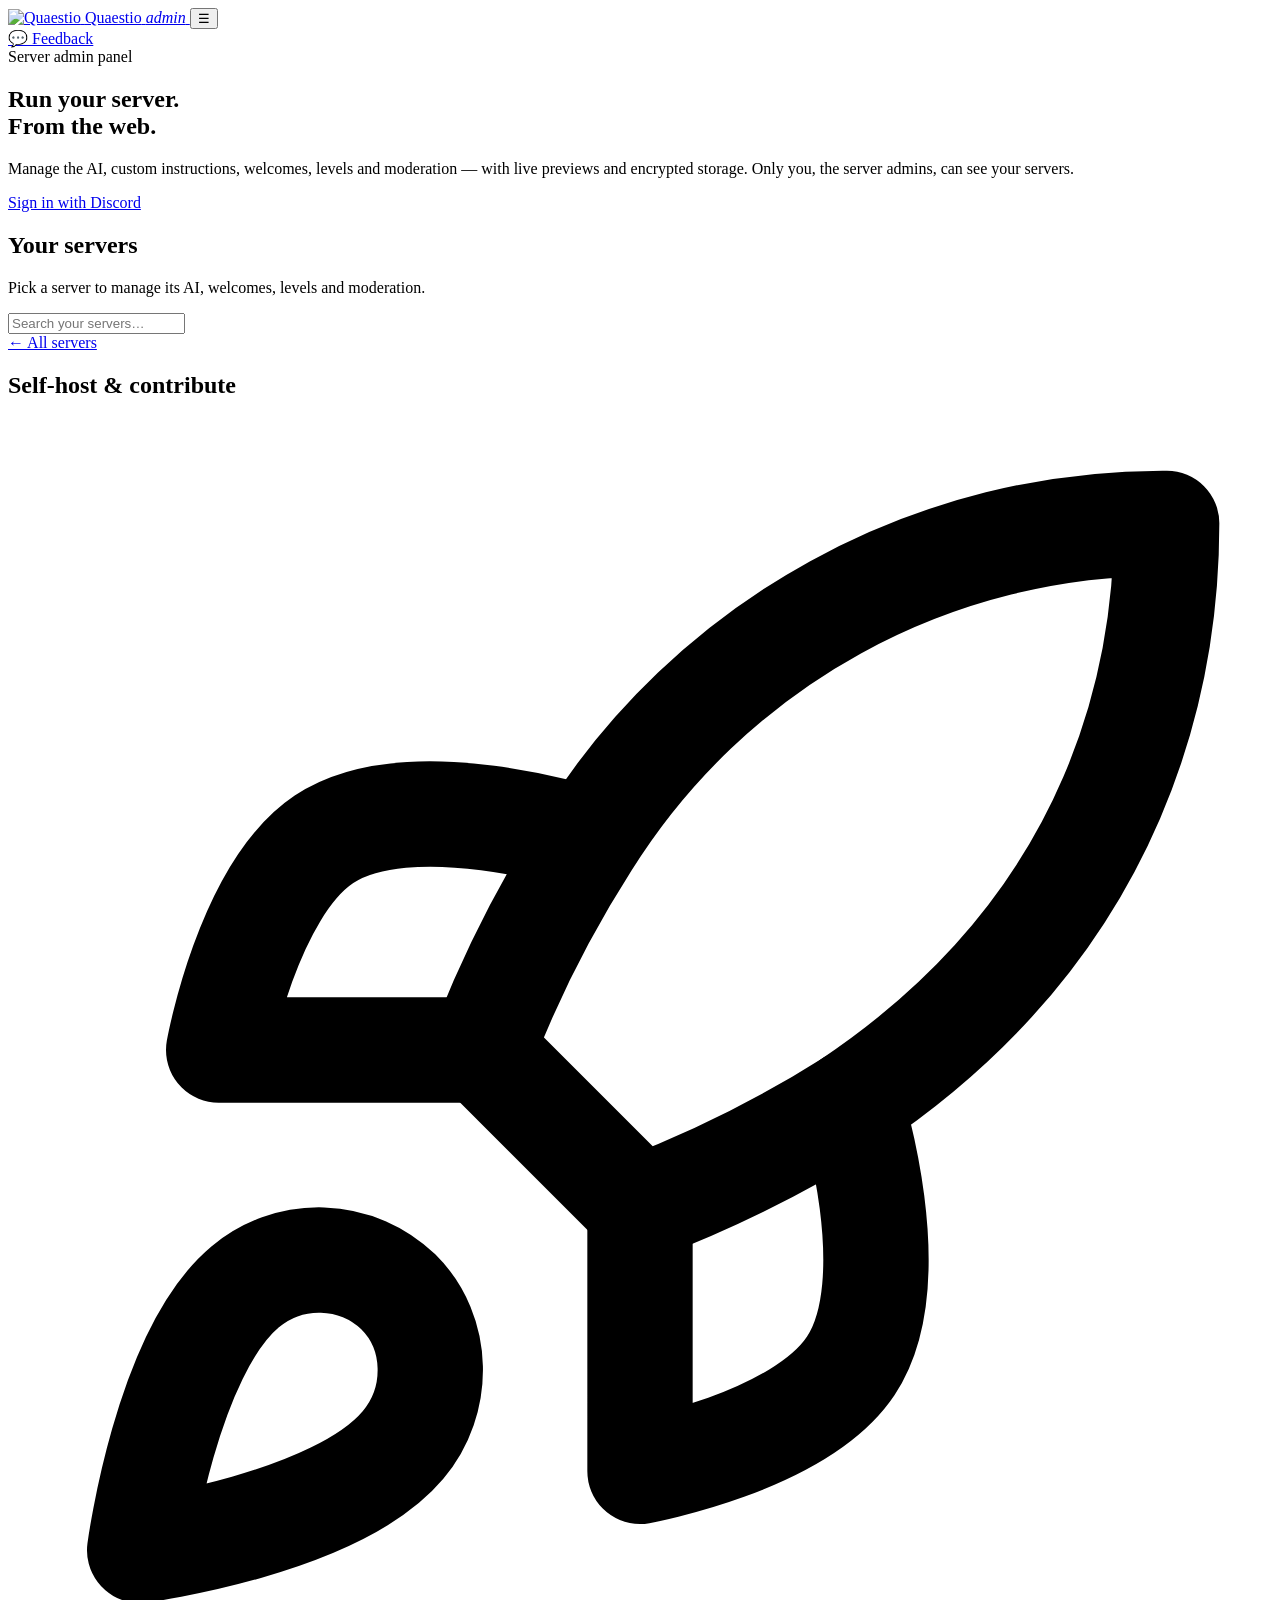
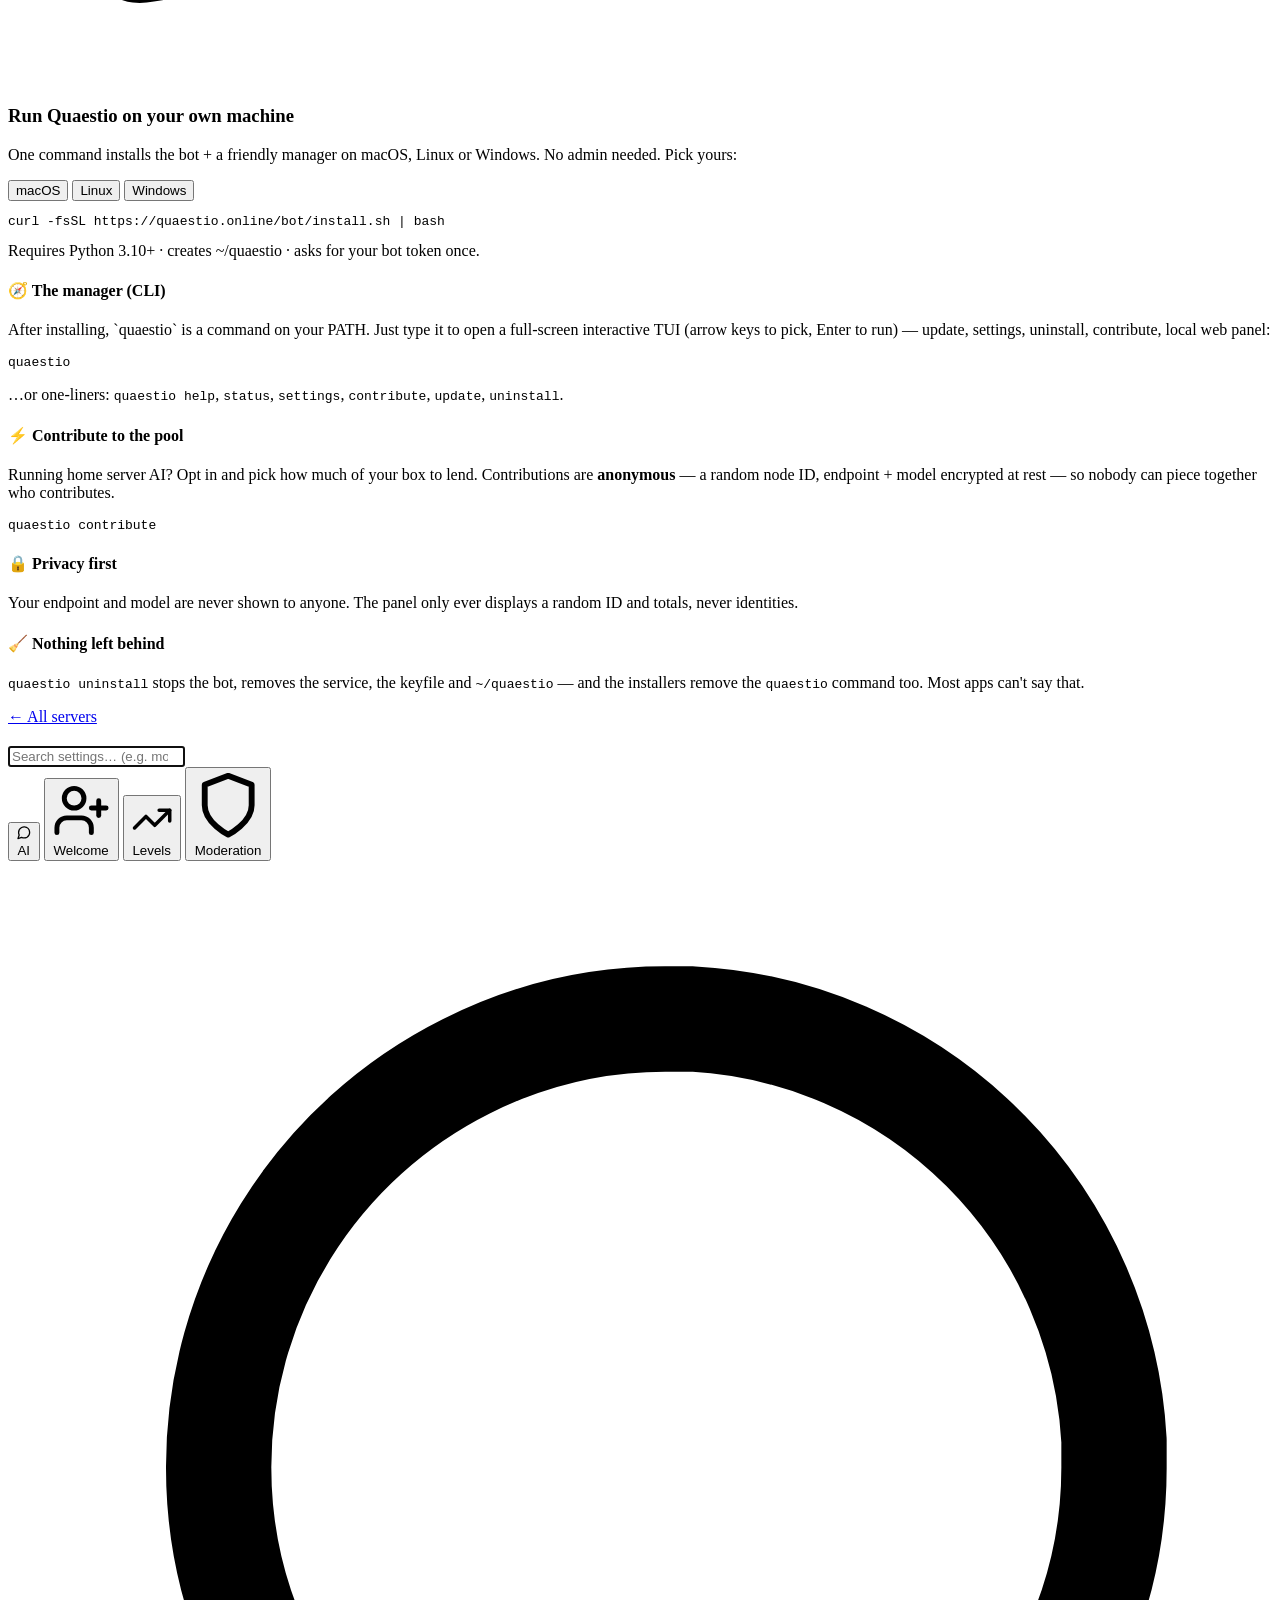
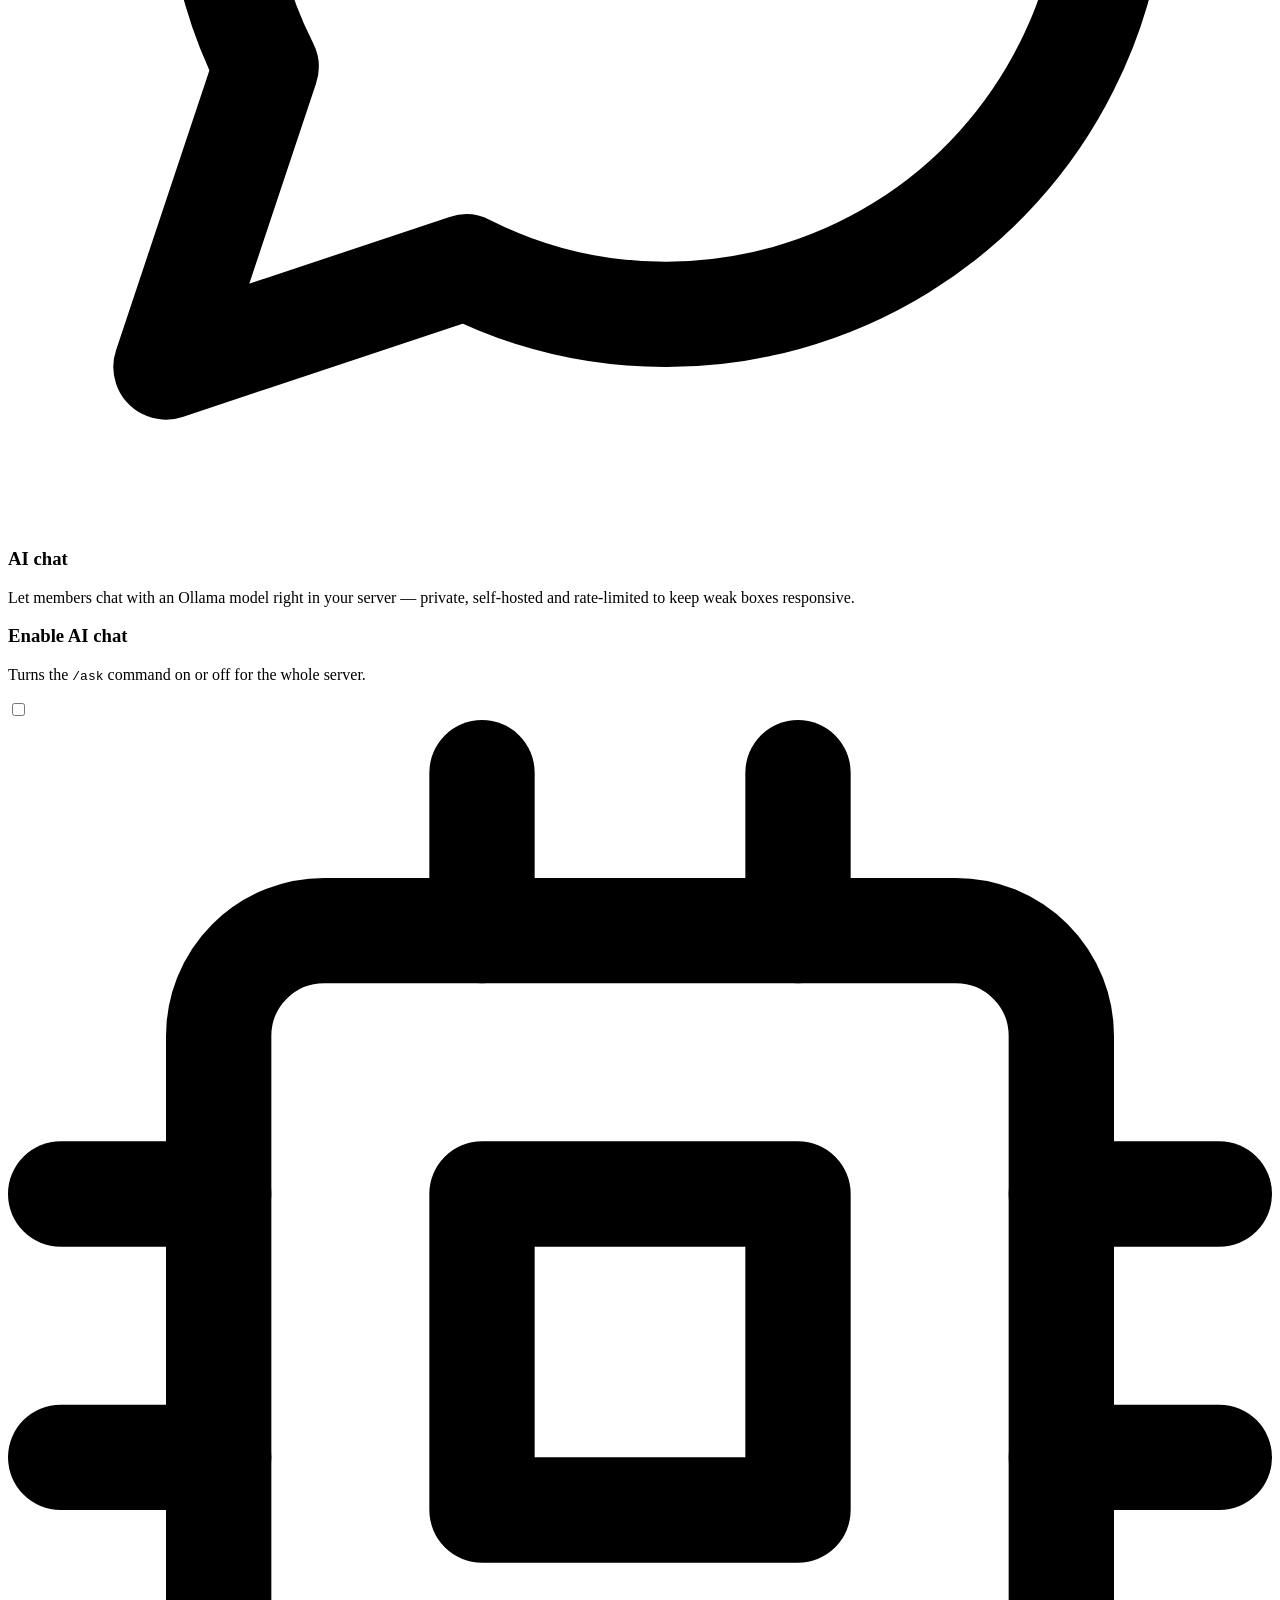
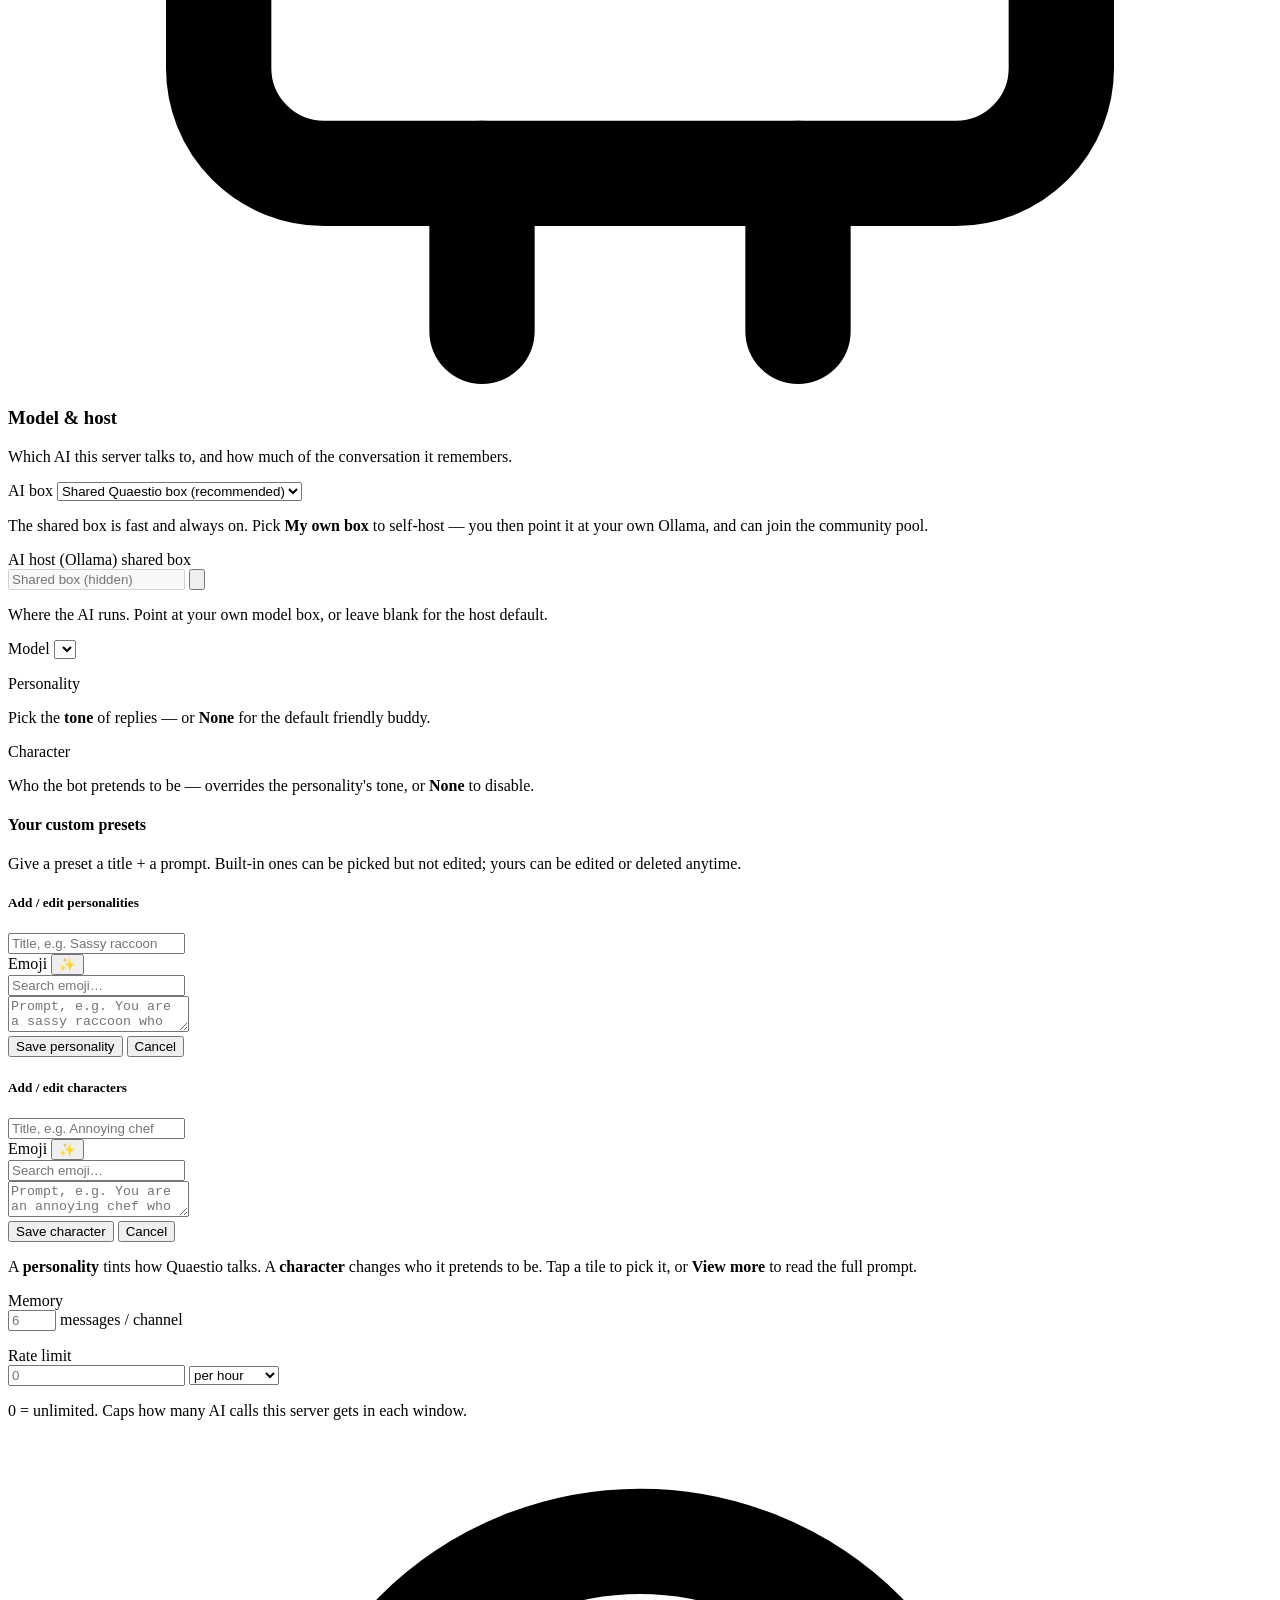
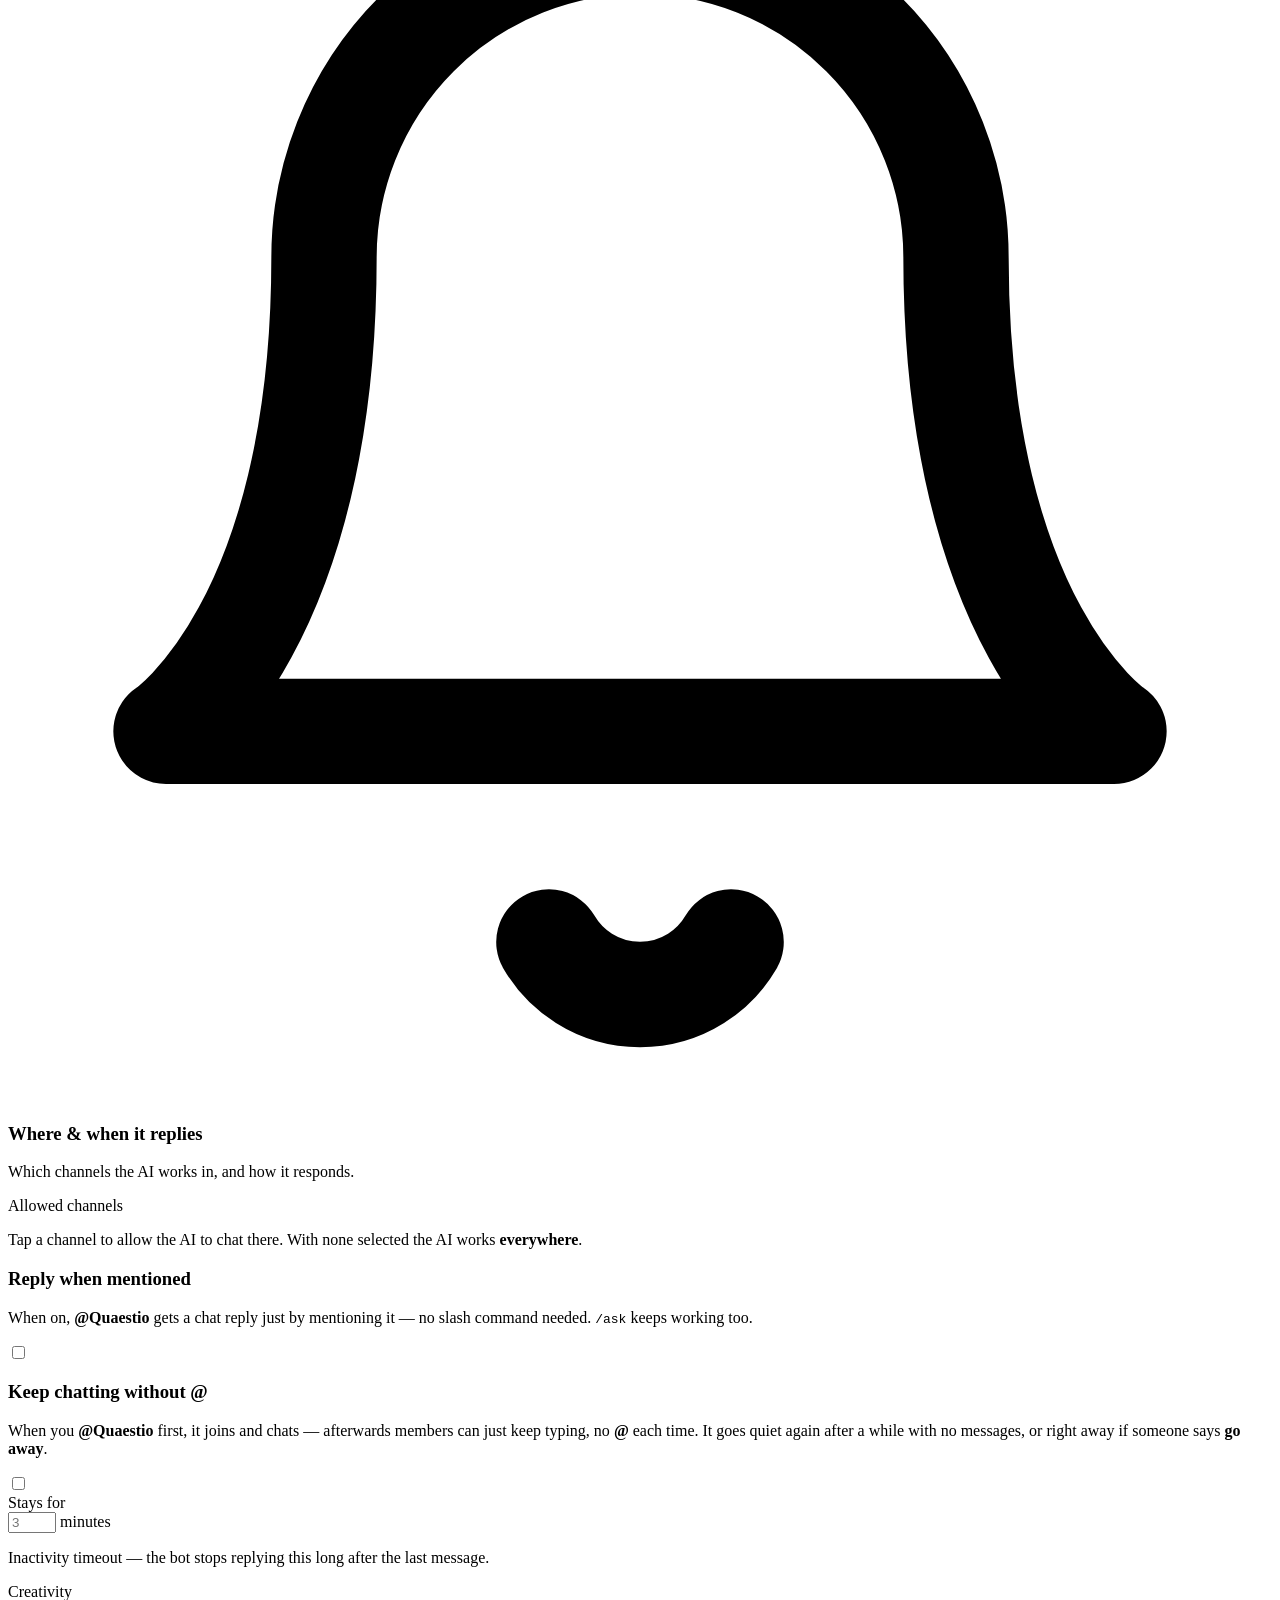
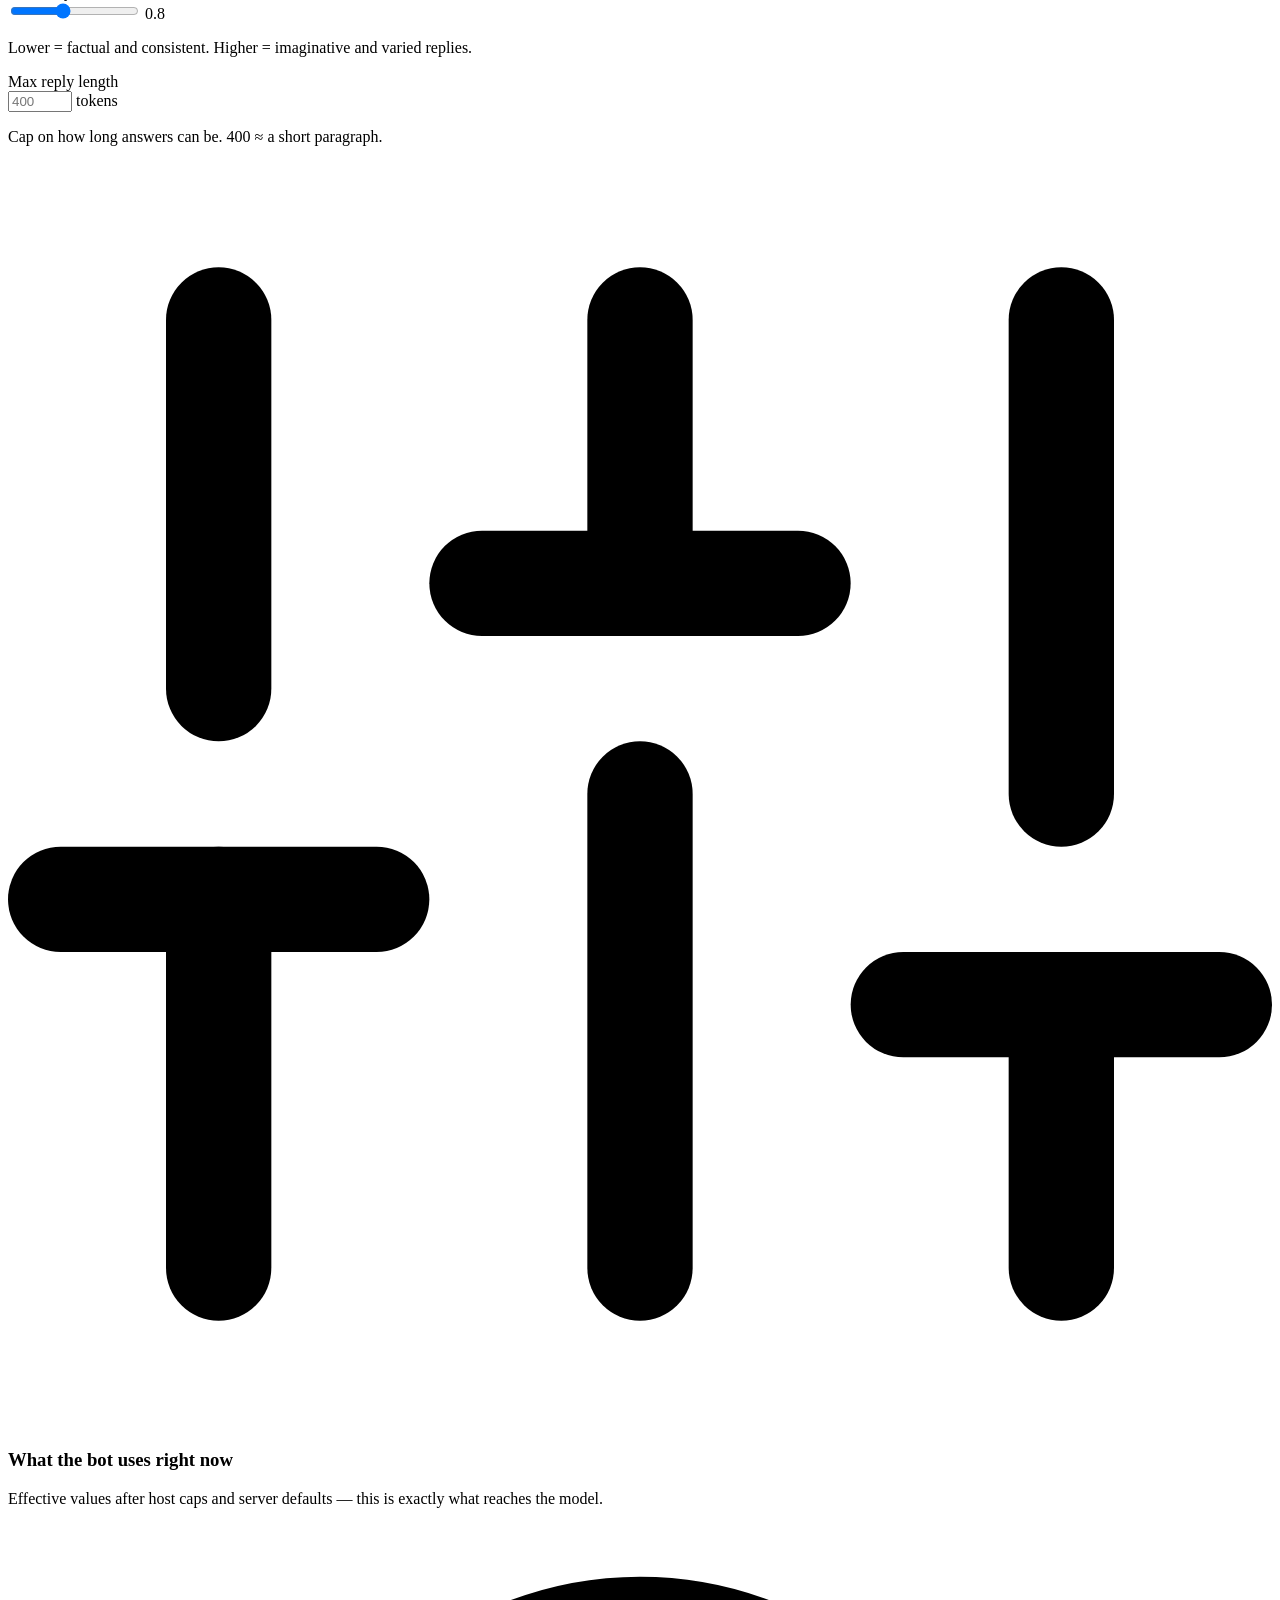
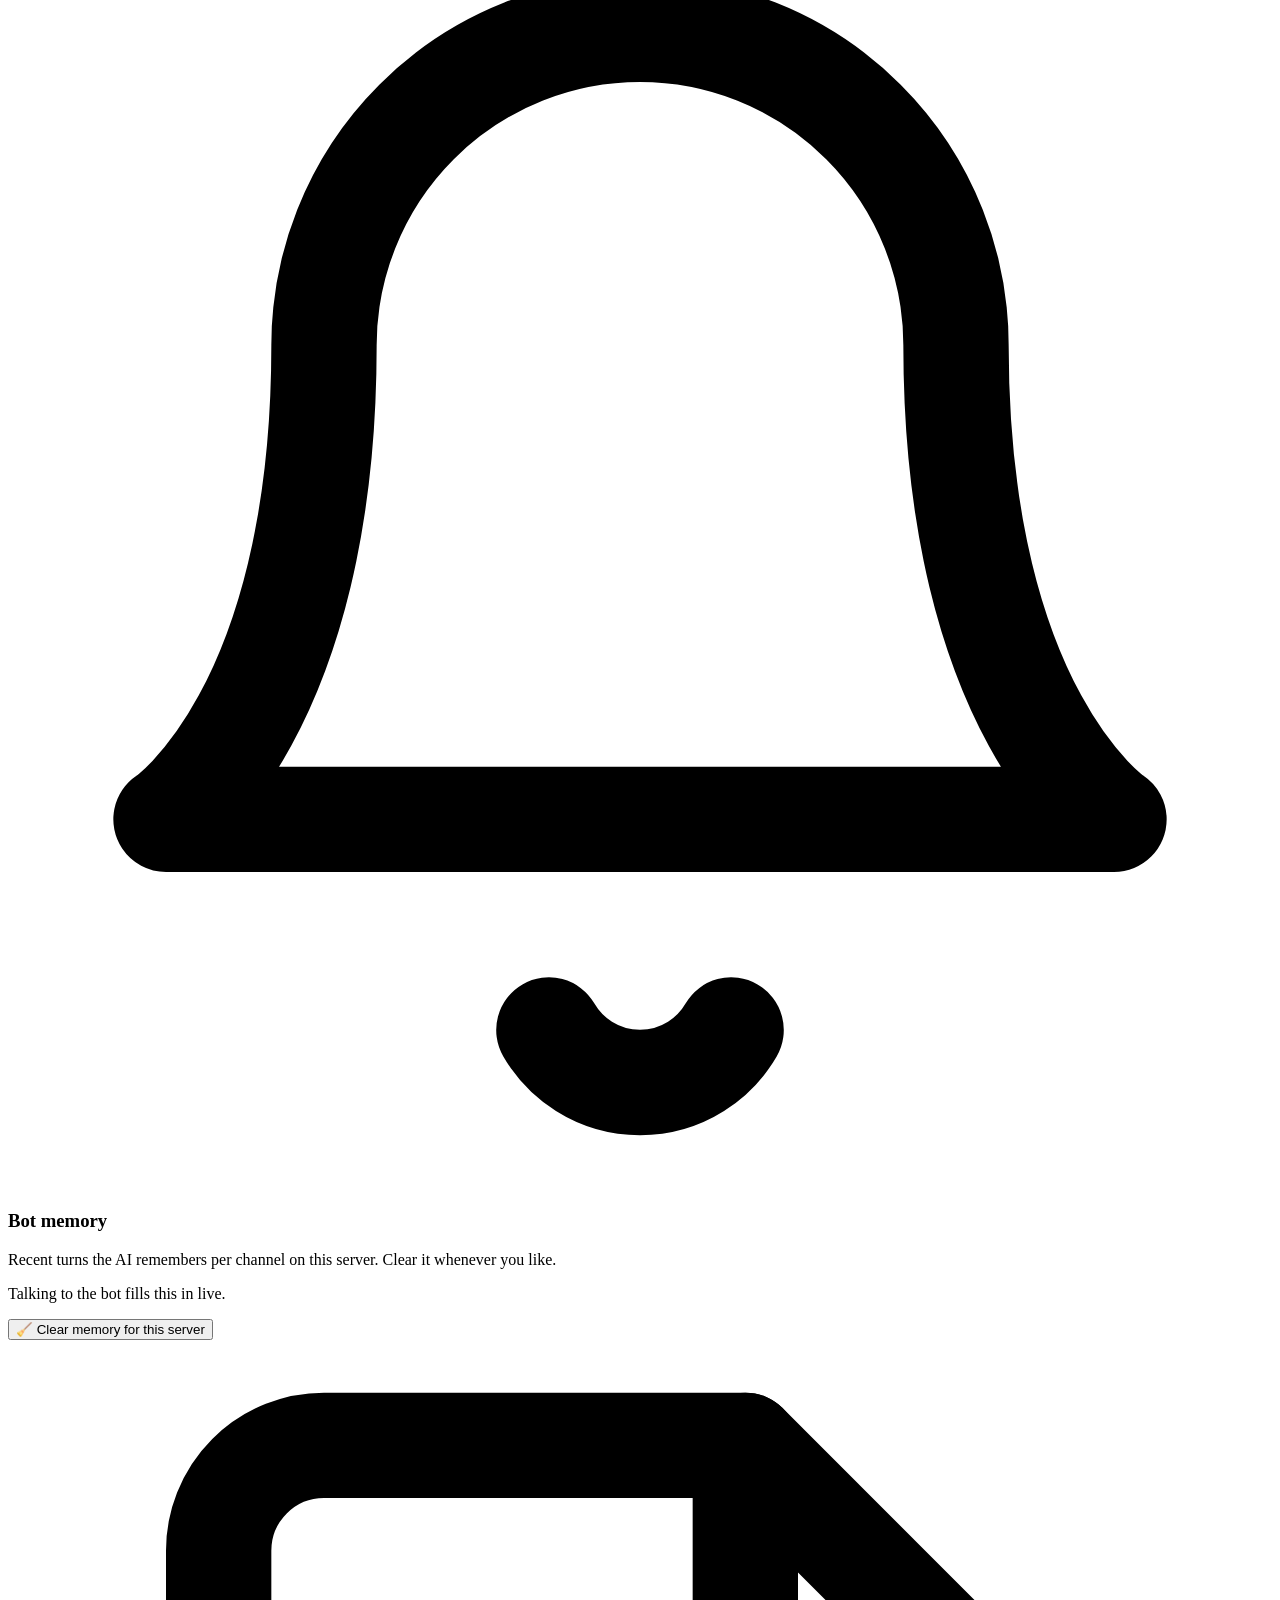
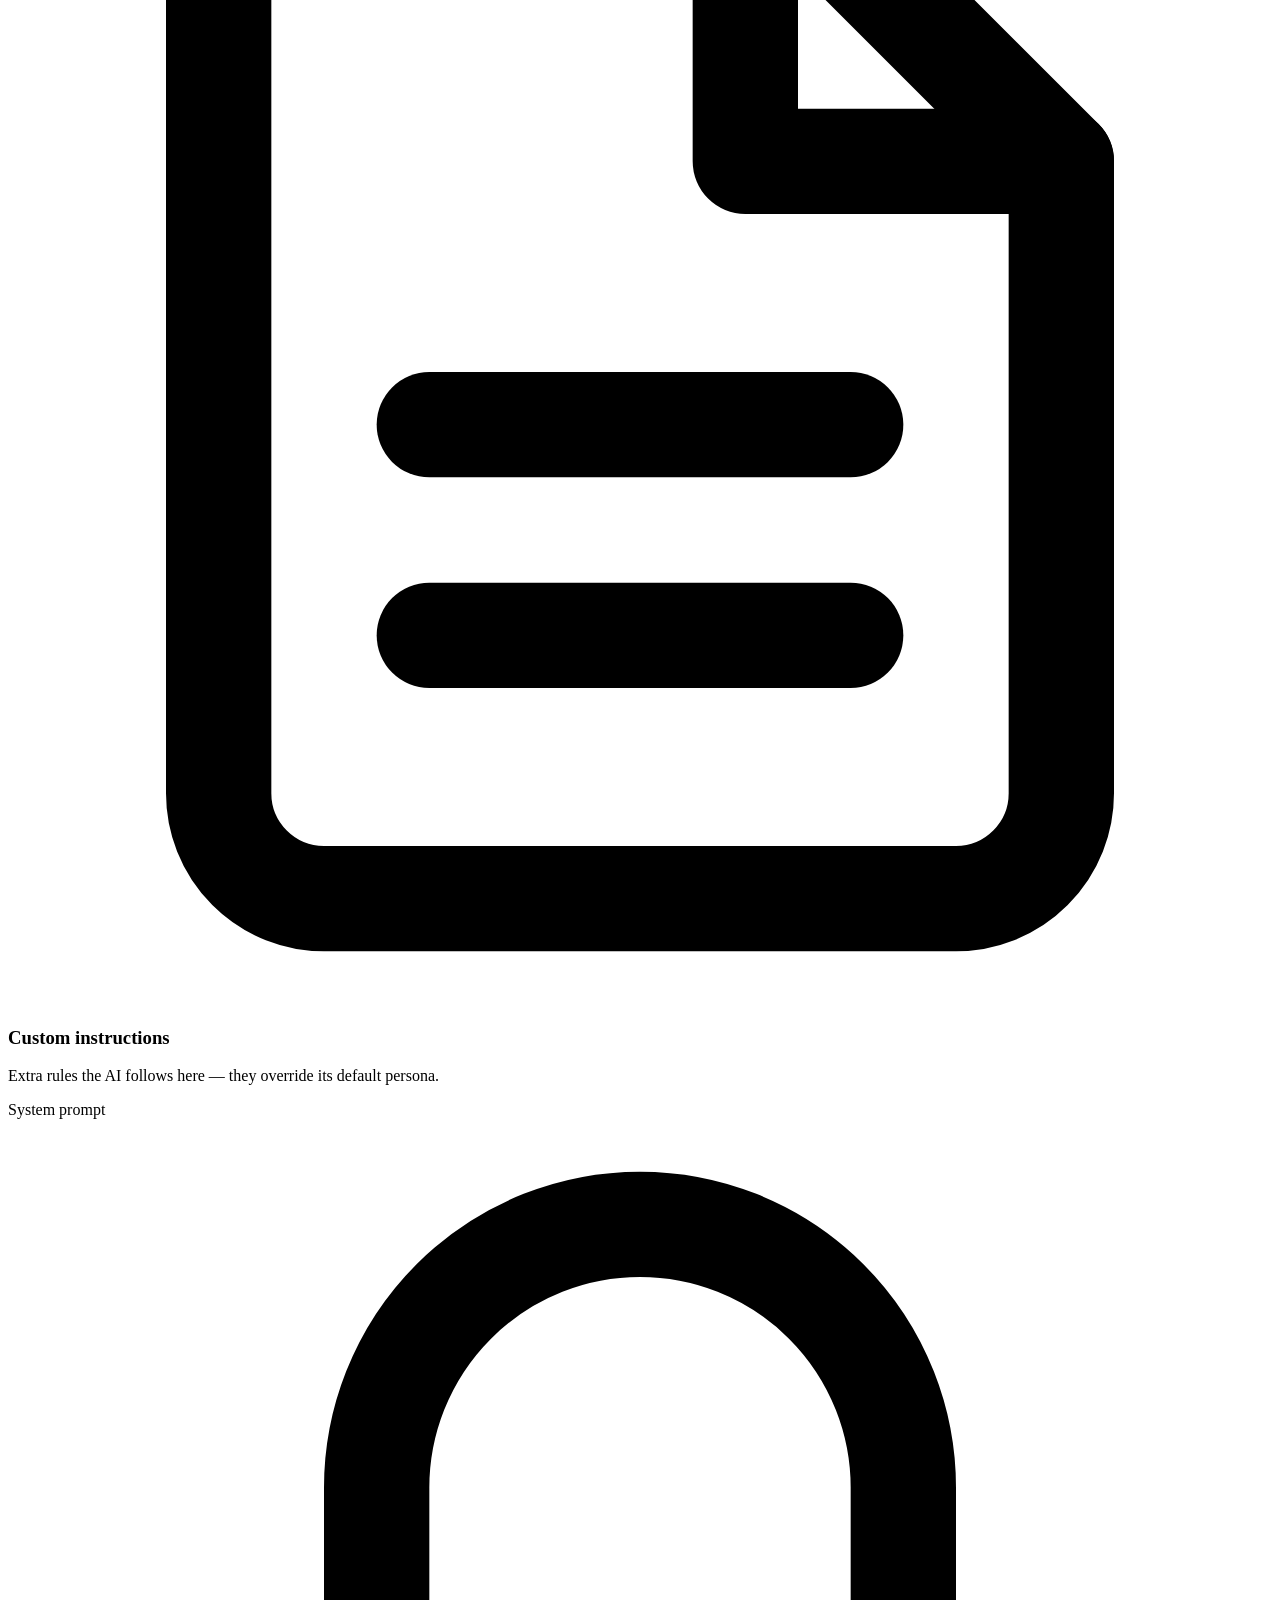
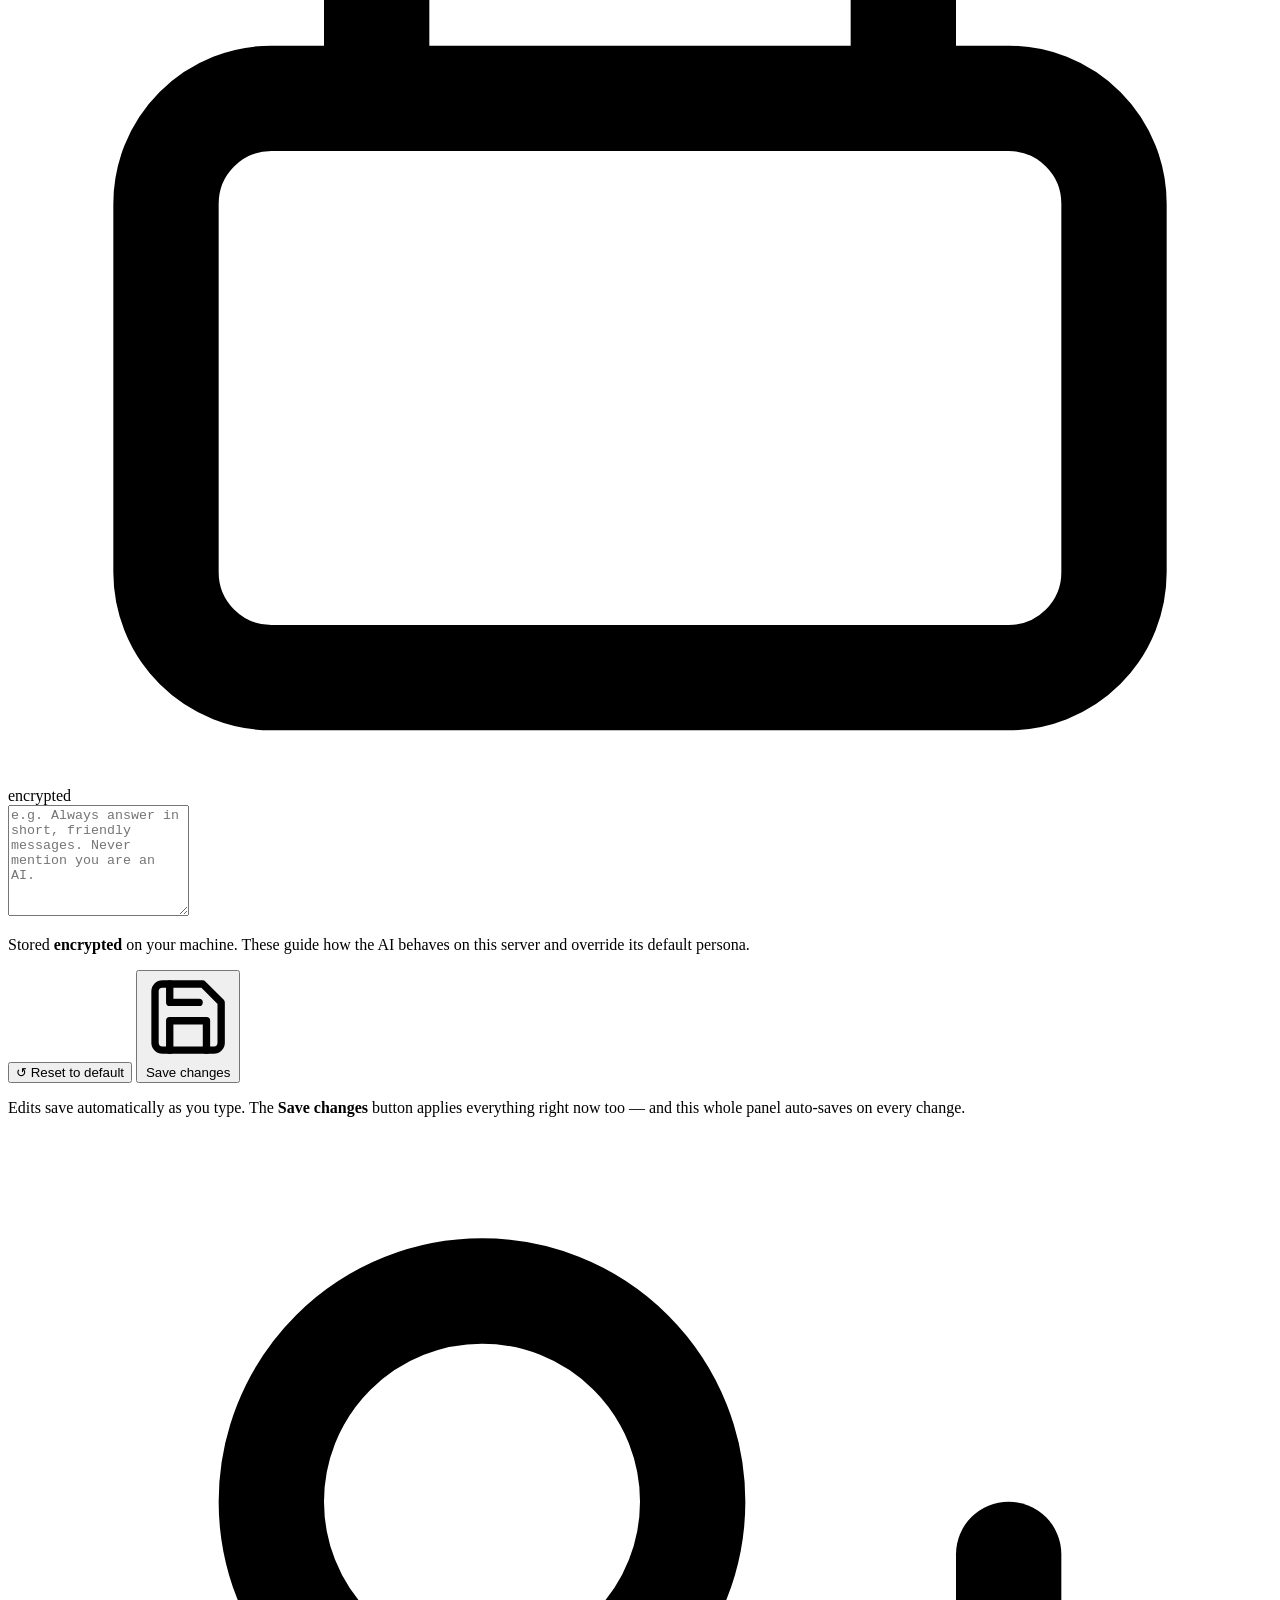
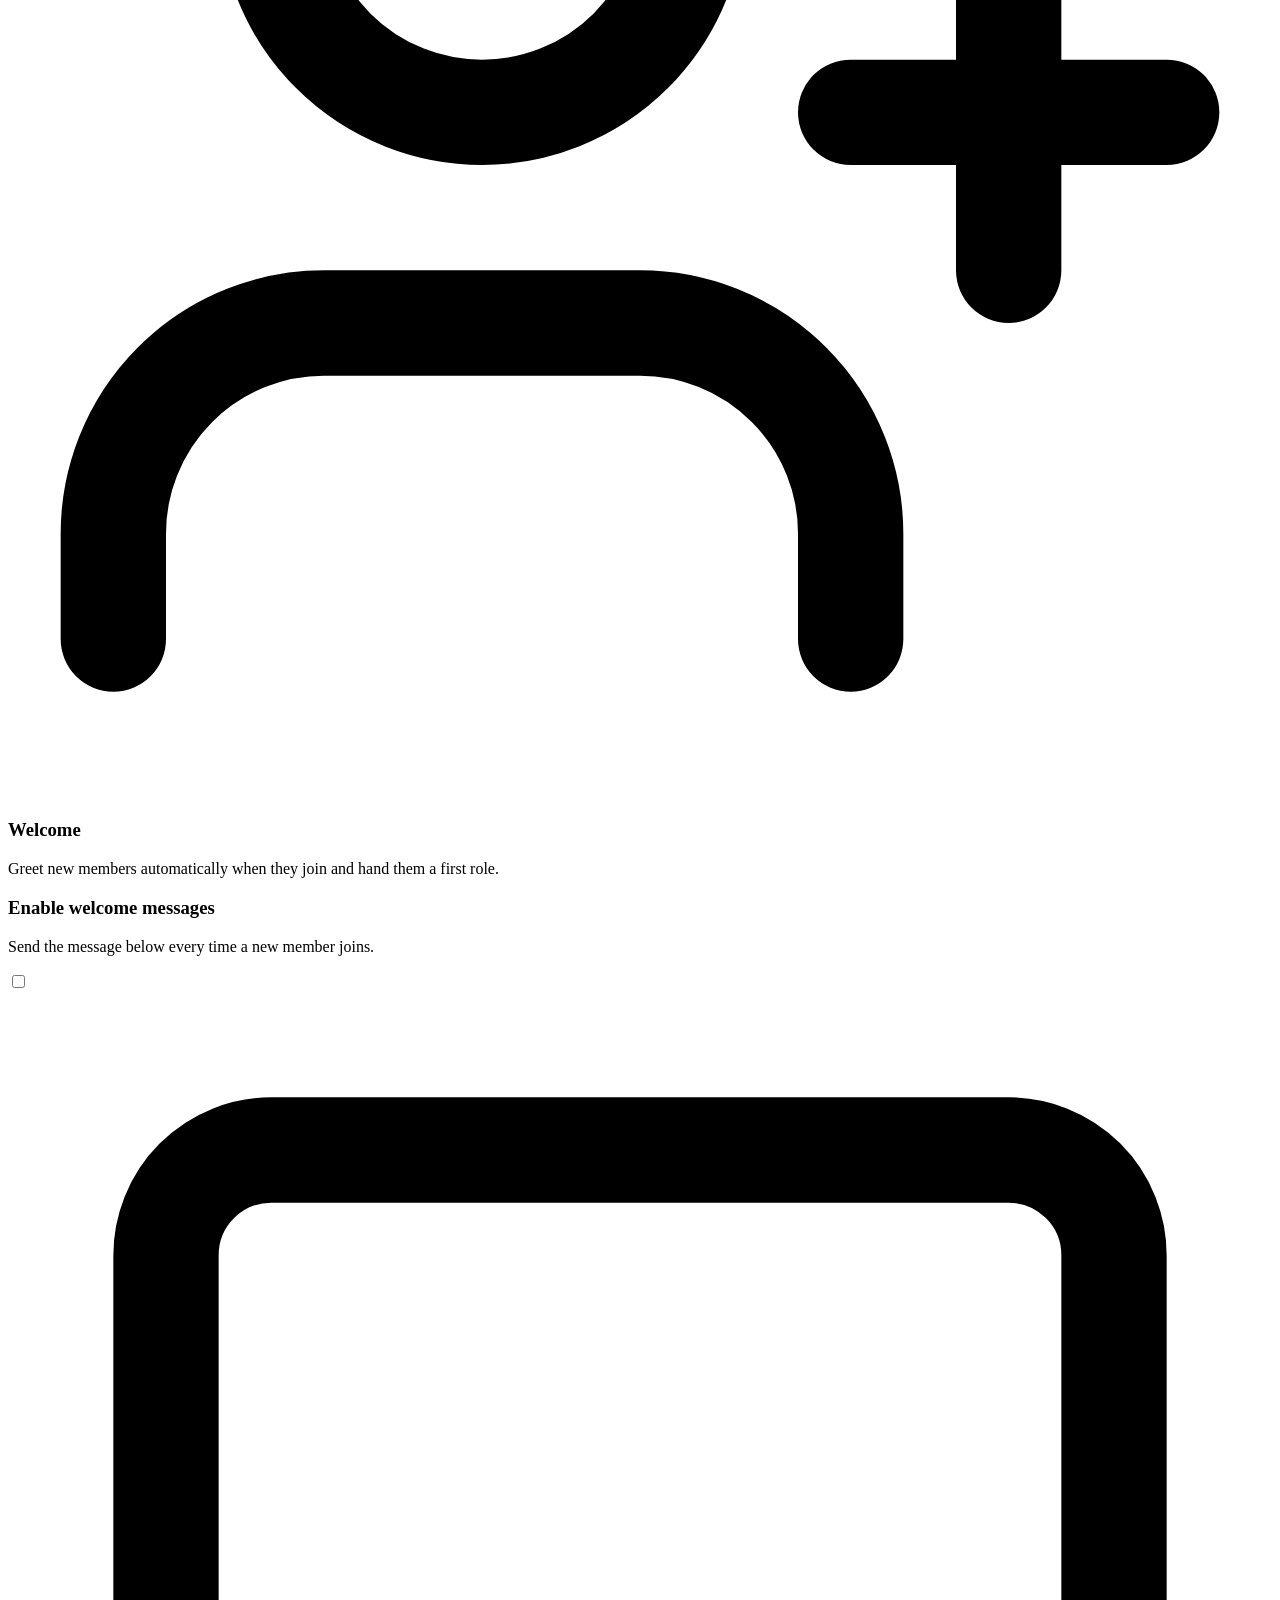
==== commit cbce91c2: "Link main site to admin panel; sync polished bot + dashboard + installer fixes - index.html: nav Adm" ====
--- a/dashboard/static/index.html
+++ b/dashboard/static/index.html
@@ -9,7 +9,7 @@
 <link rel="preconnect" href="https://fonts.googleapis.com">
 <link rel="preconnect" href="https://fonts.gstatic.com" crossorigin>
 <link href="https://fonts.googleapis.com/css2?family=Space+Grotesk:wght@500;600;700&family=Inter:wght@400;500;600;700&display=swap" rel="stylesheet">
-<link rel="stylesheet" href="/static/style.css?v=18">
+<link rel="stylesheet" href="/static/style.css?v=19">
 </head>
 <body>
 
@@ -27,6 +27,7 @@
     <span>Quaestio</span>
     <em>admin</em>
   </a>
+  <button class="nav-toggle" id="nav-toggle" aria-label="Menu" aria-expanded="false">☰</button>
   <nav class="links" id="nav-links"></nav>
   <a class="btn btn-ghost btn-feedback" href="https://github.com/fishesarethings/quaestio-site/issues" target="_blank" rel="noopener" title="Share feedback or report a bug">💬 Feedback</a>
   <div id="nav-user"></div>
@@ -857,8 +858,8 @@
   </section>
 </main>
 
-<div class="toast" id="toast"></div>
+<div class="toast" id="toast" role="status" aria-live="polite"></div>
 <script src="/static/emoji-data.js?v=1"></script>
-<script src="/static/app.js?v=18"></script>
+<script src="/static/app.js?v=19"></script>
 </body>
 </html>
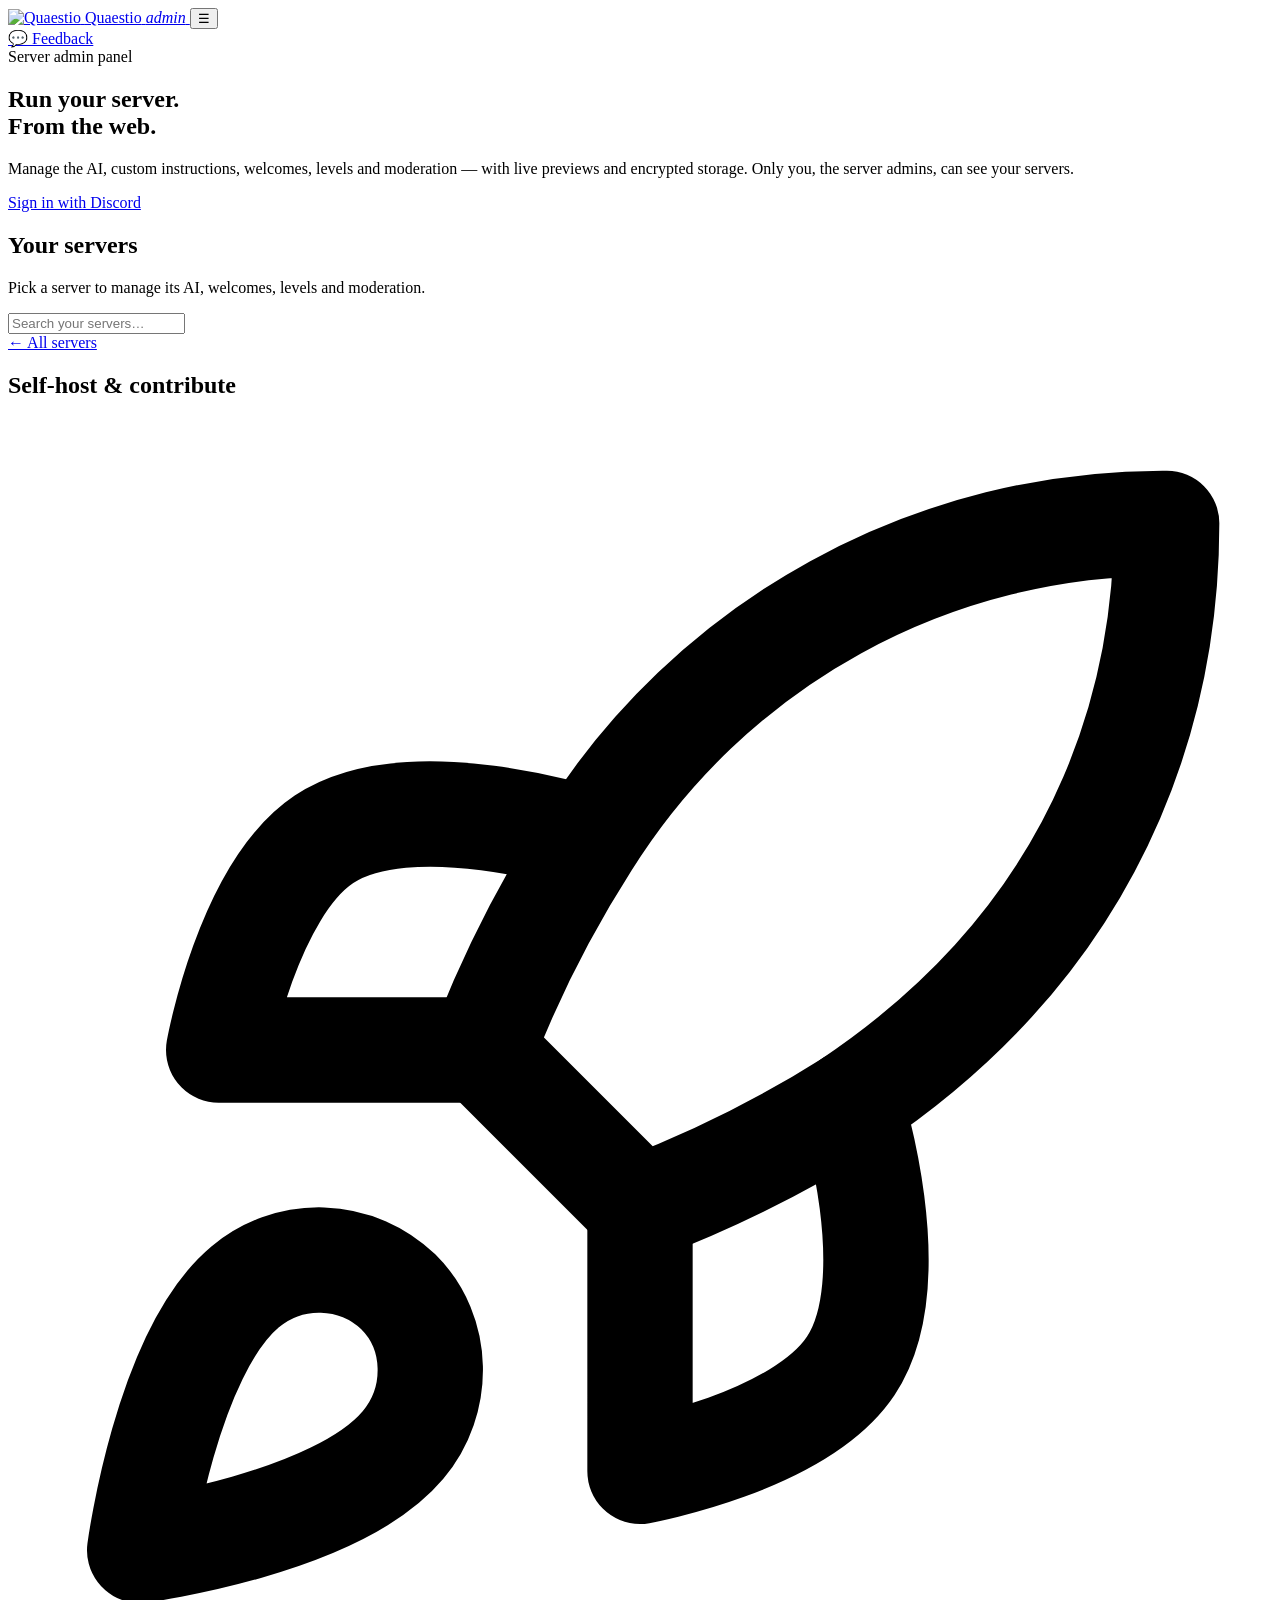
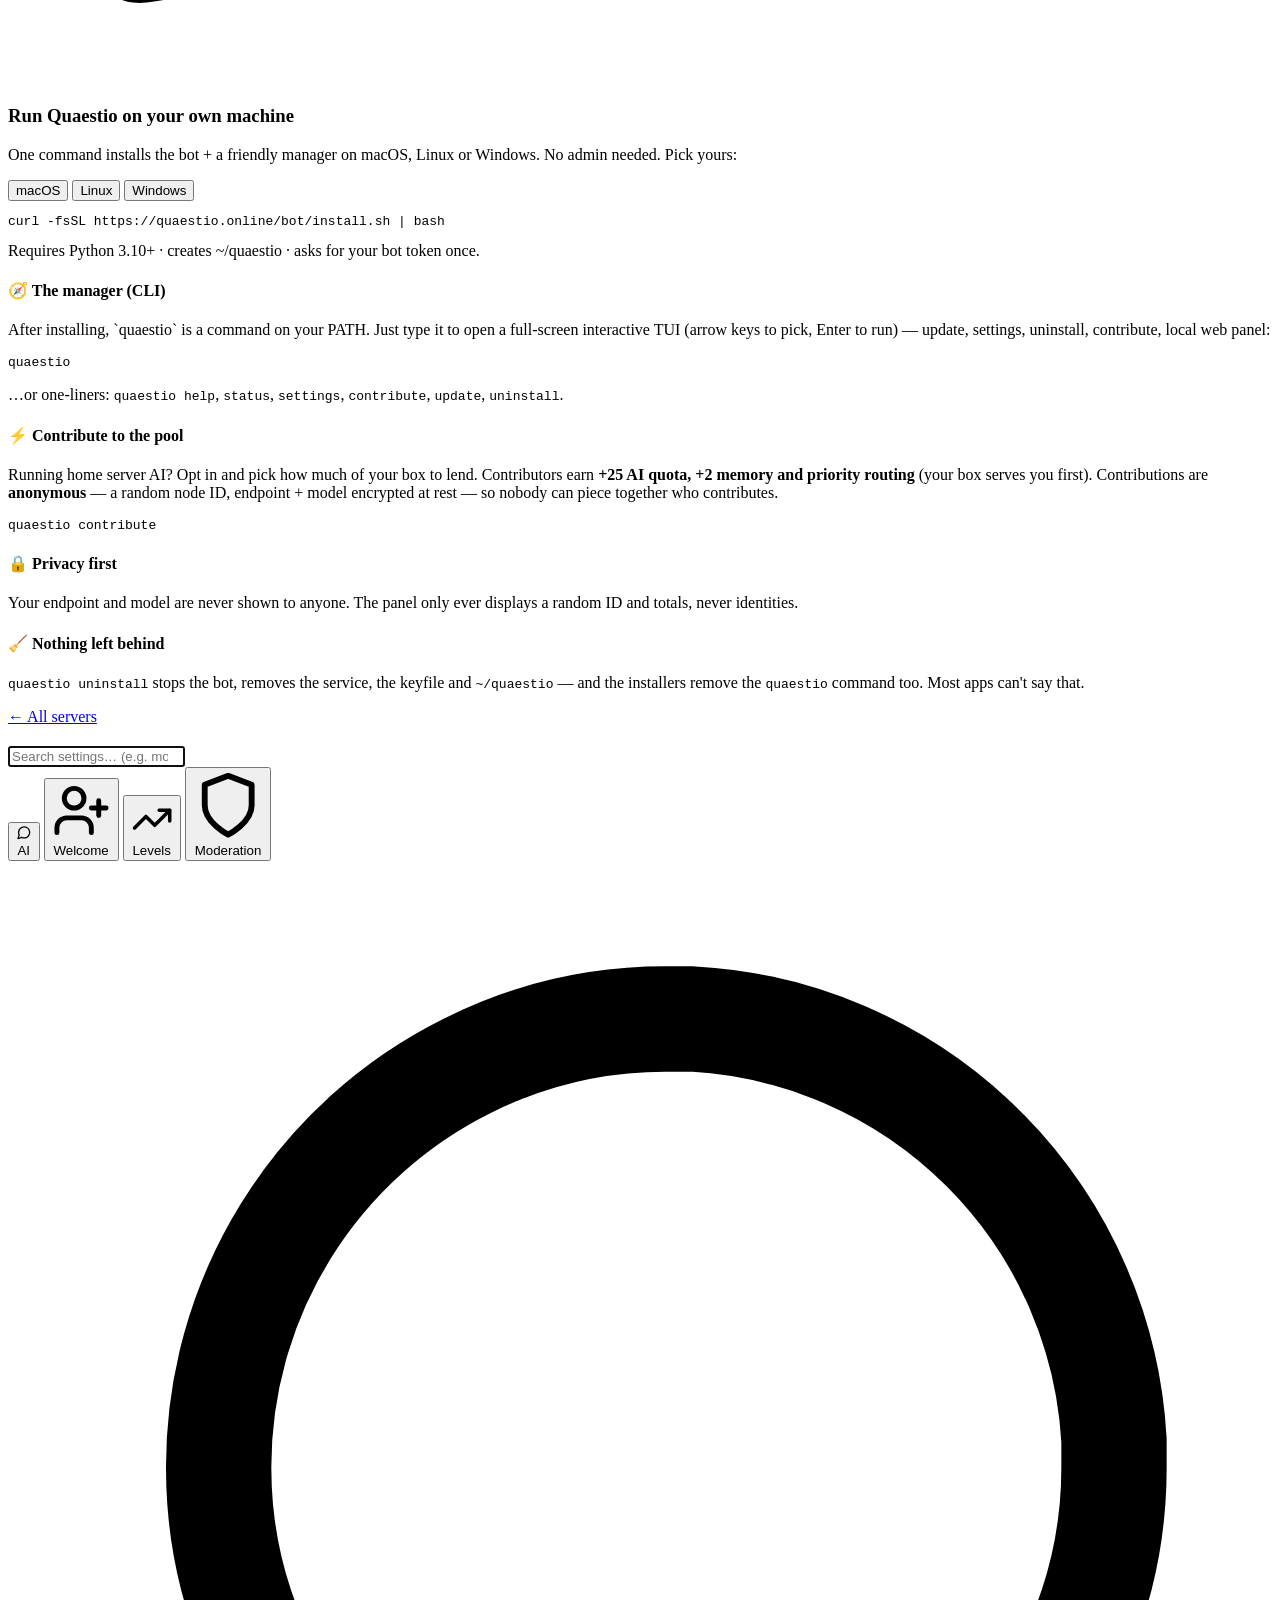
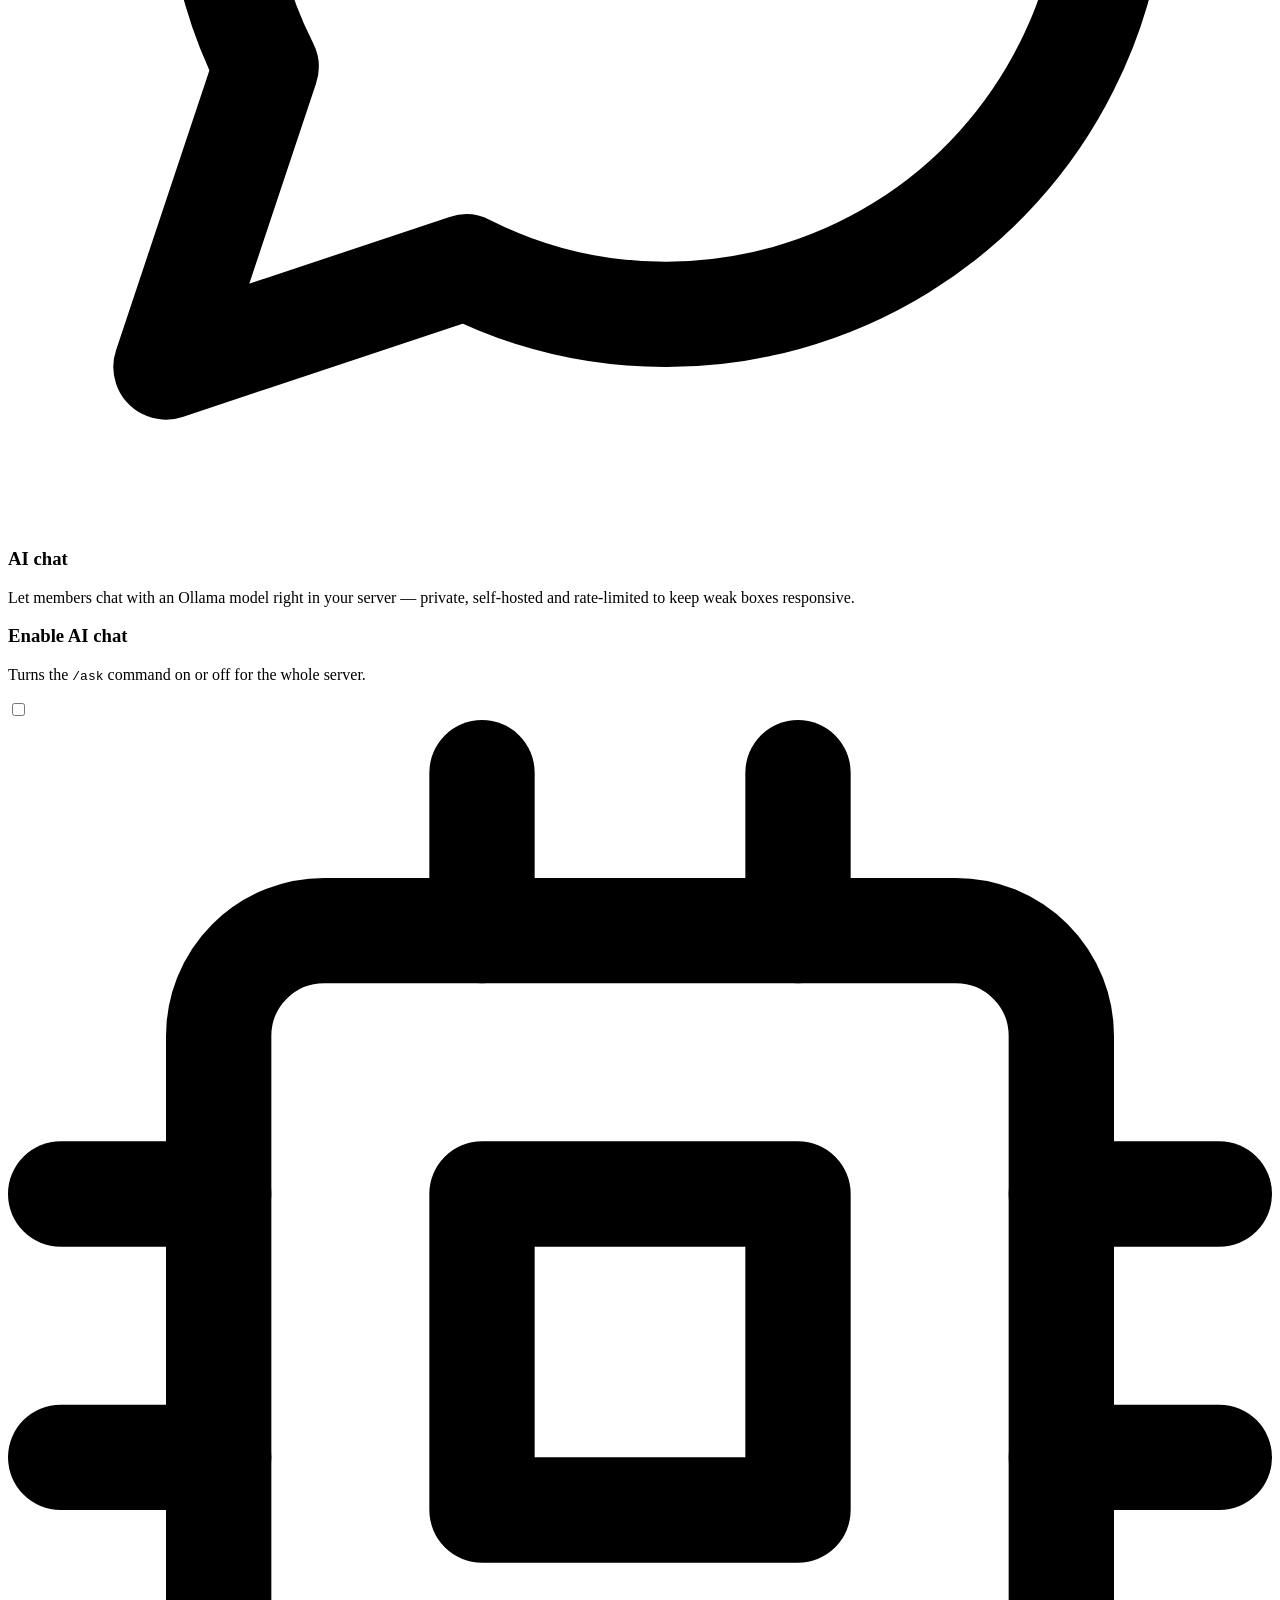
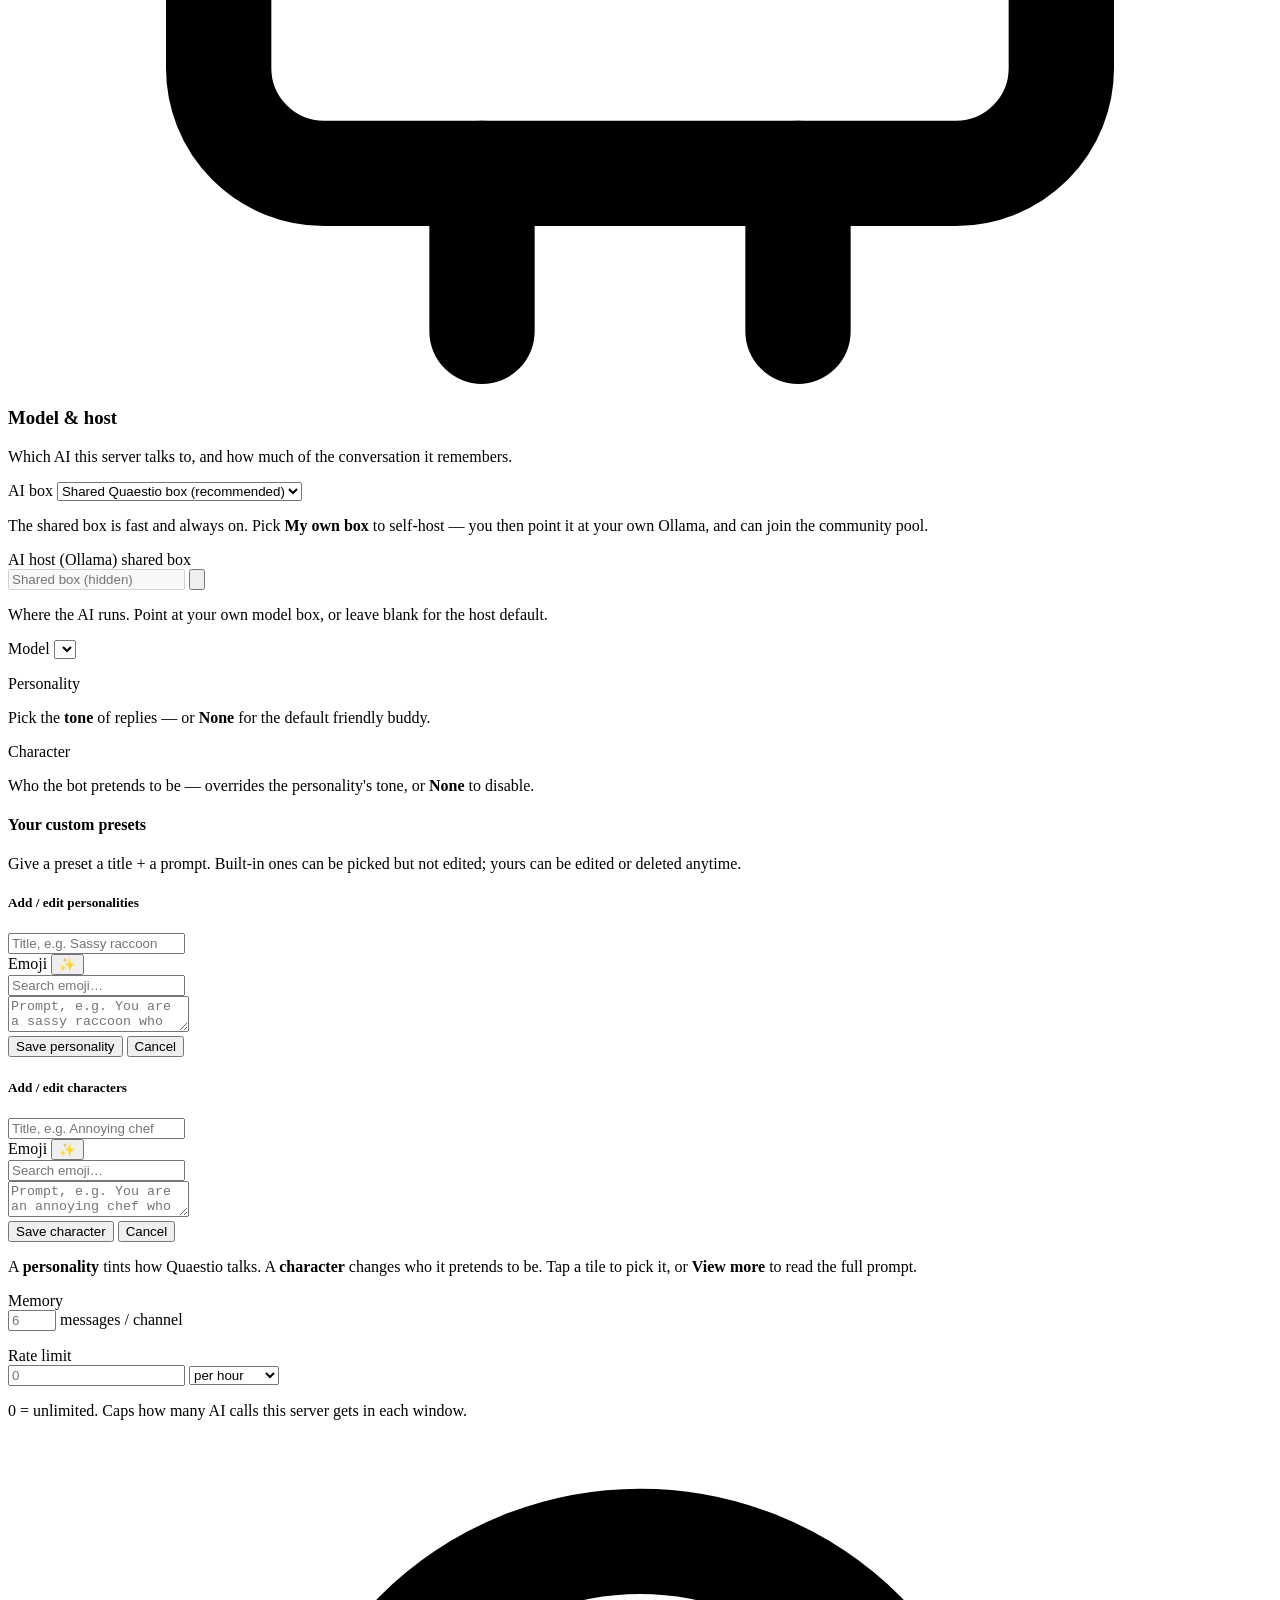
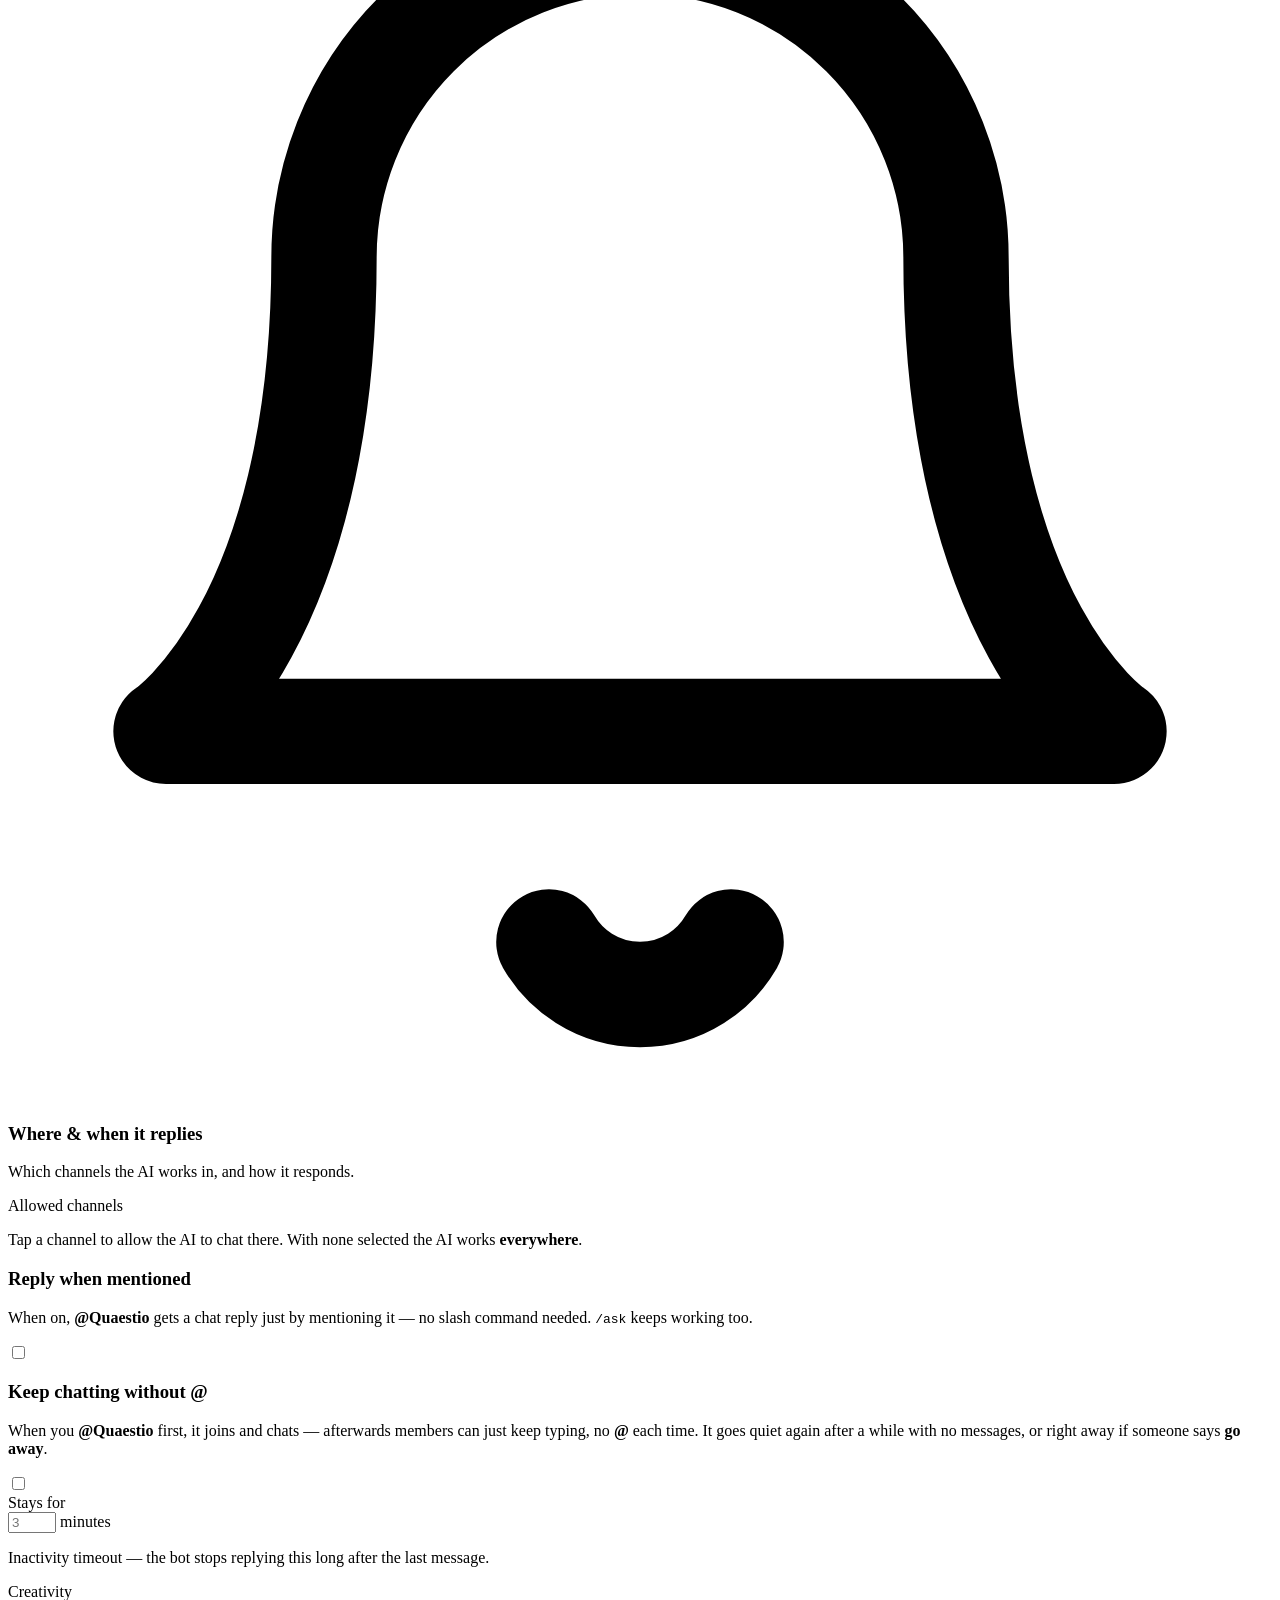
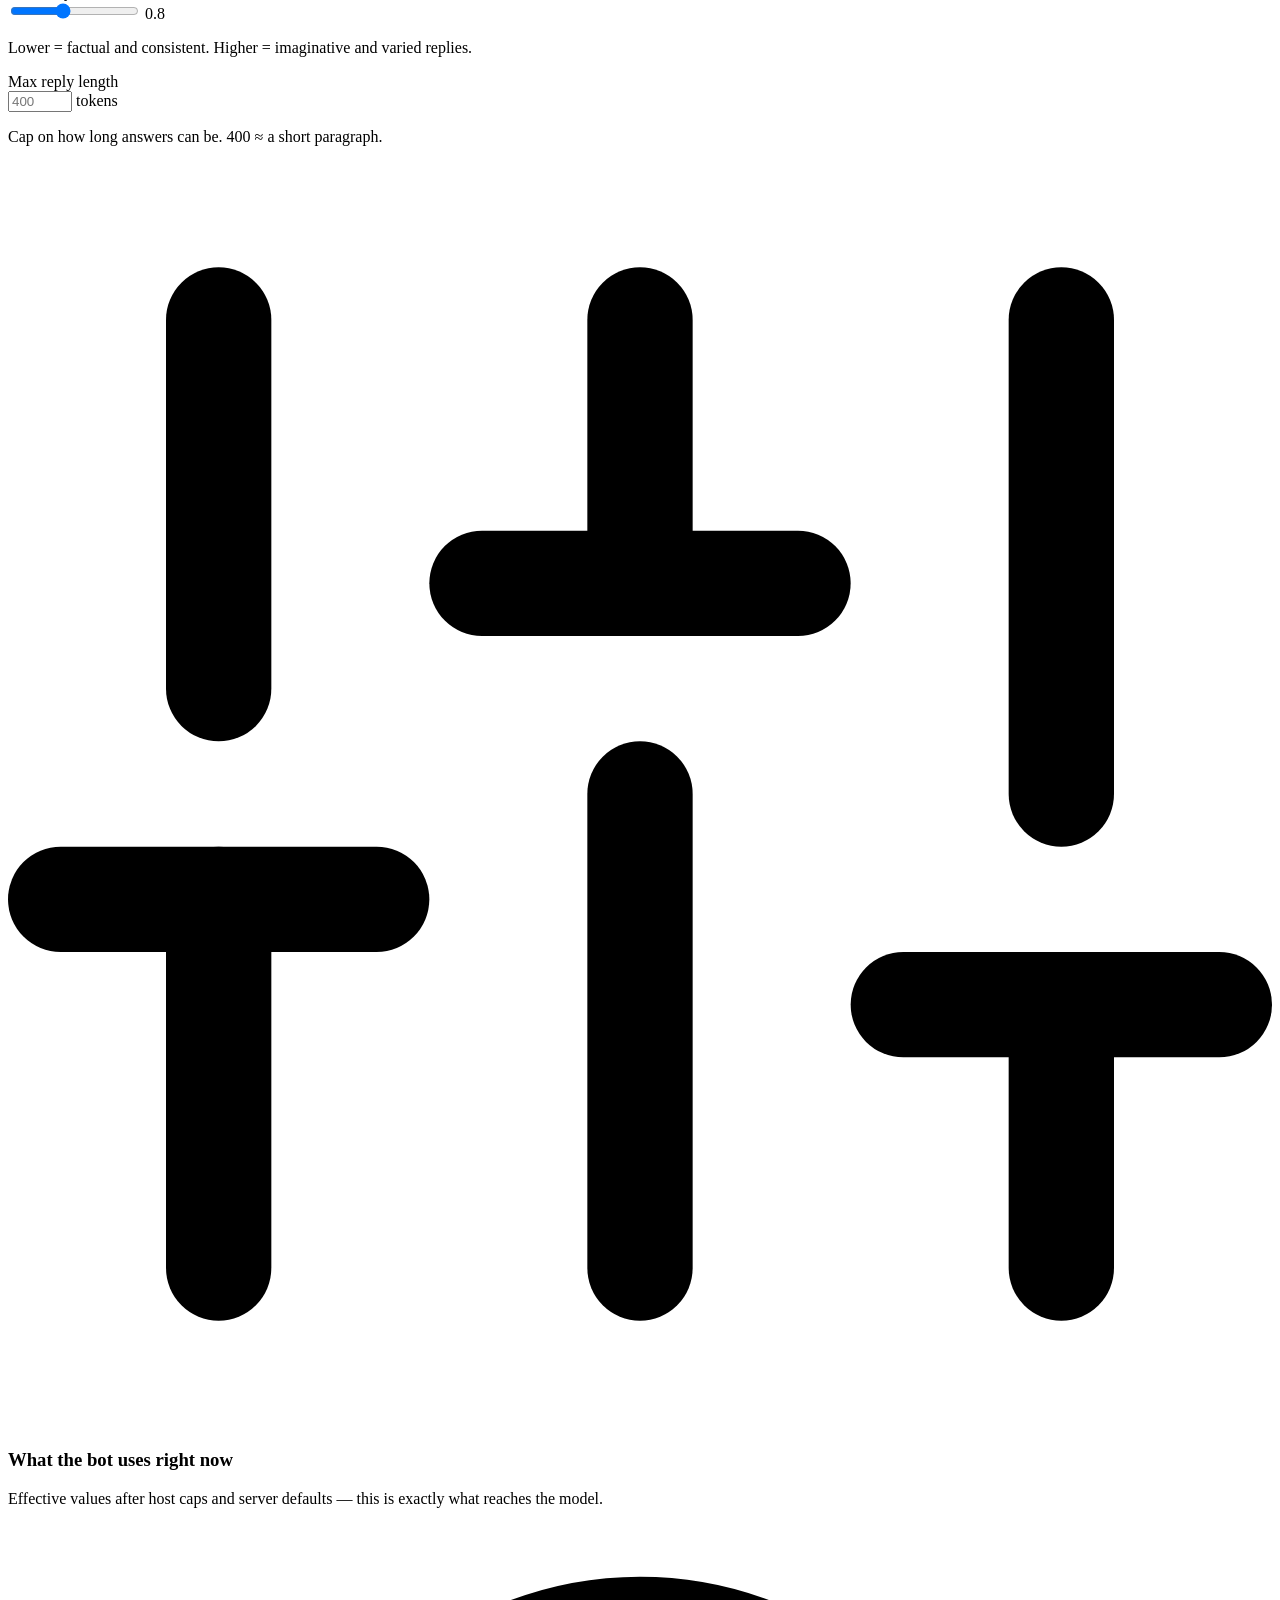
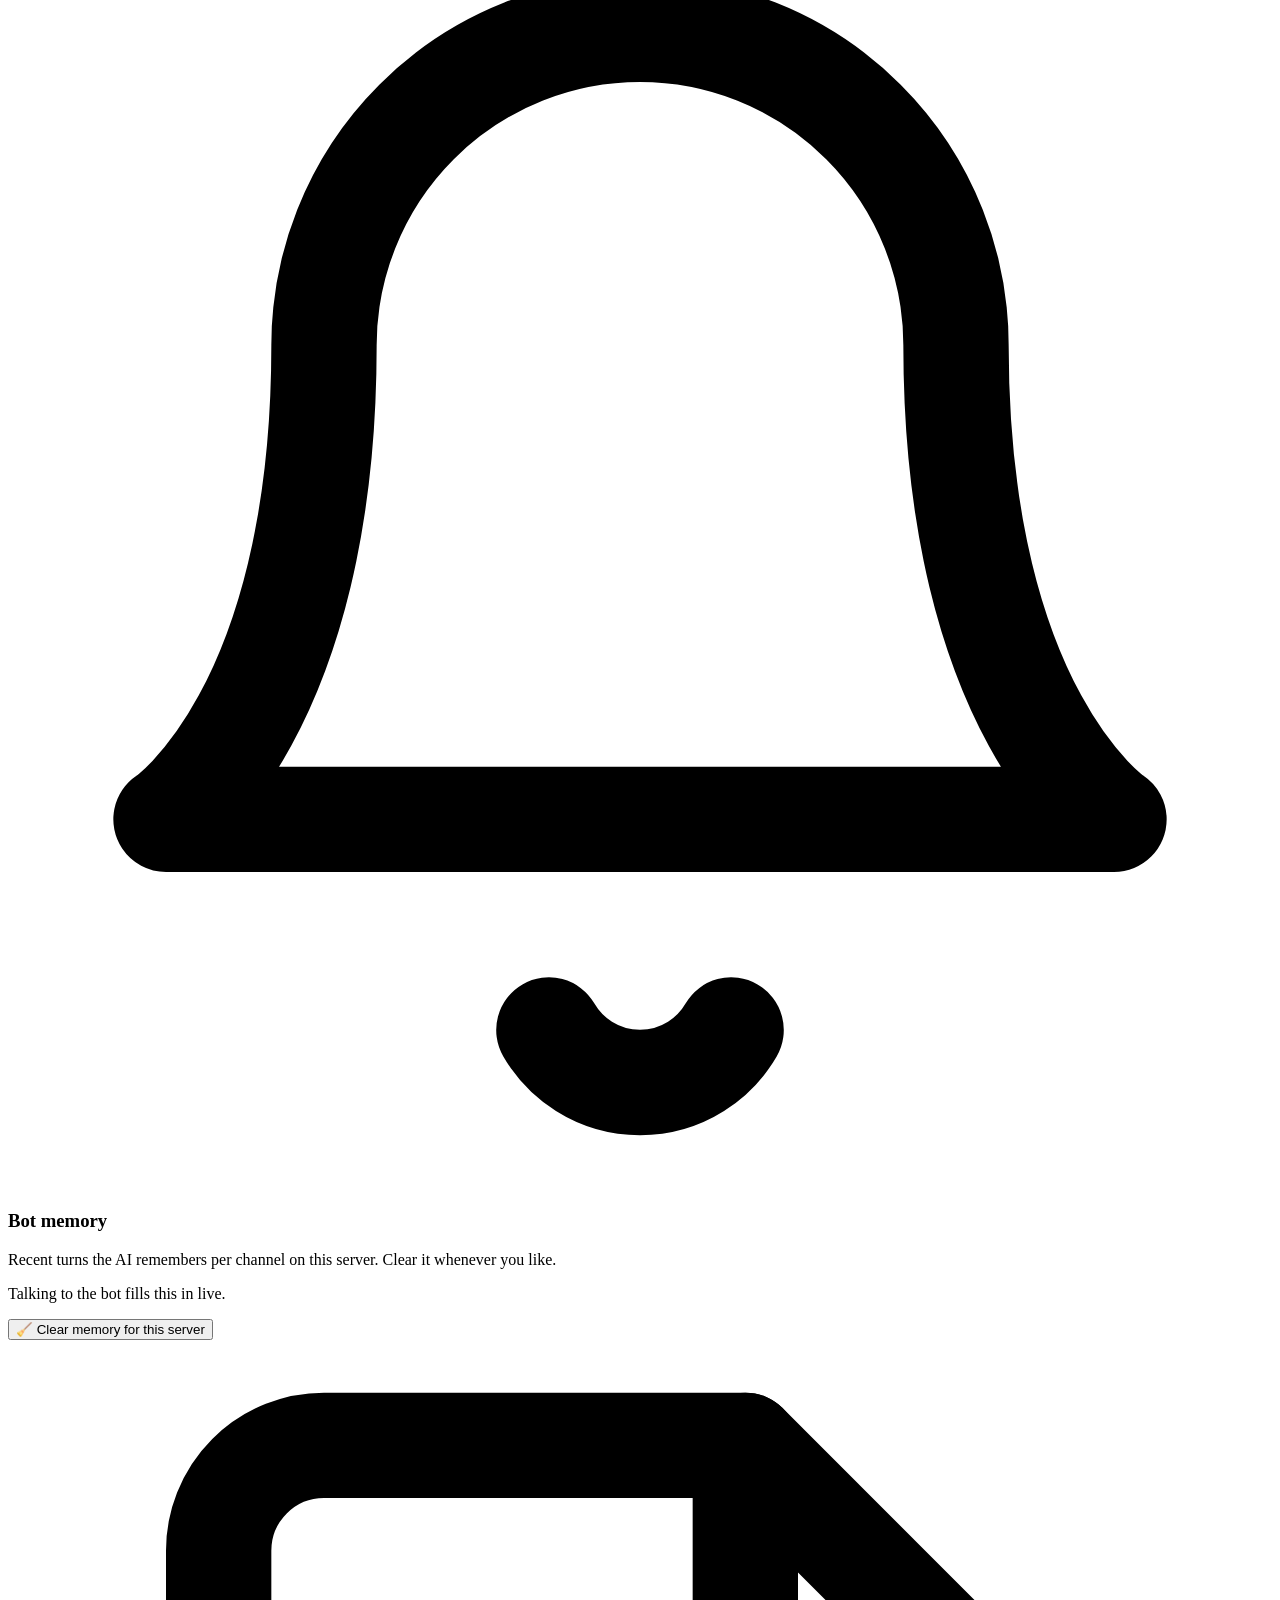
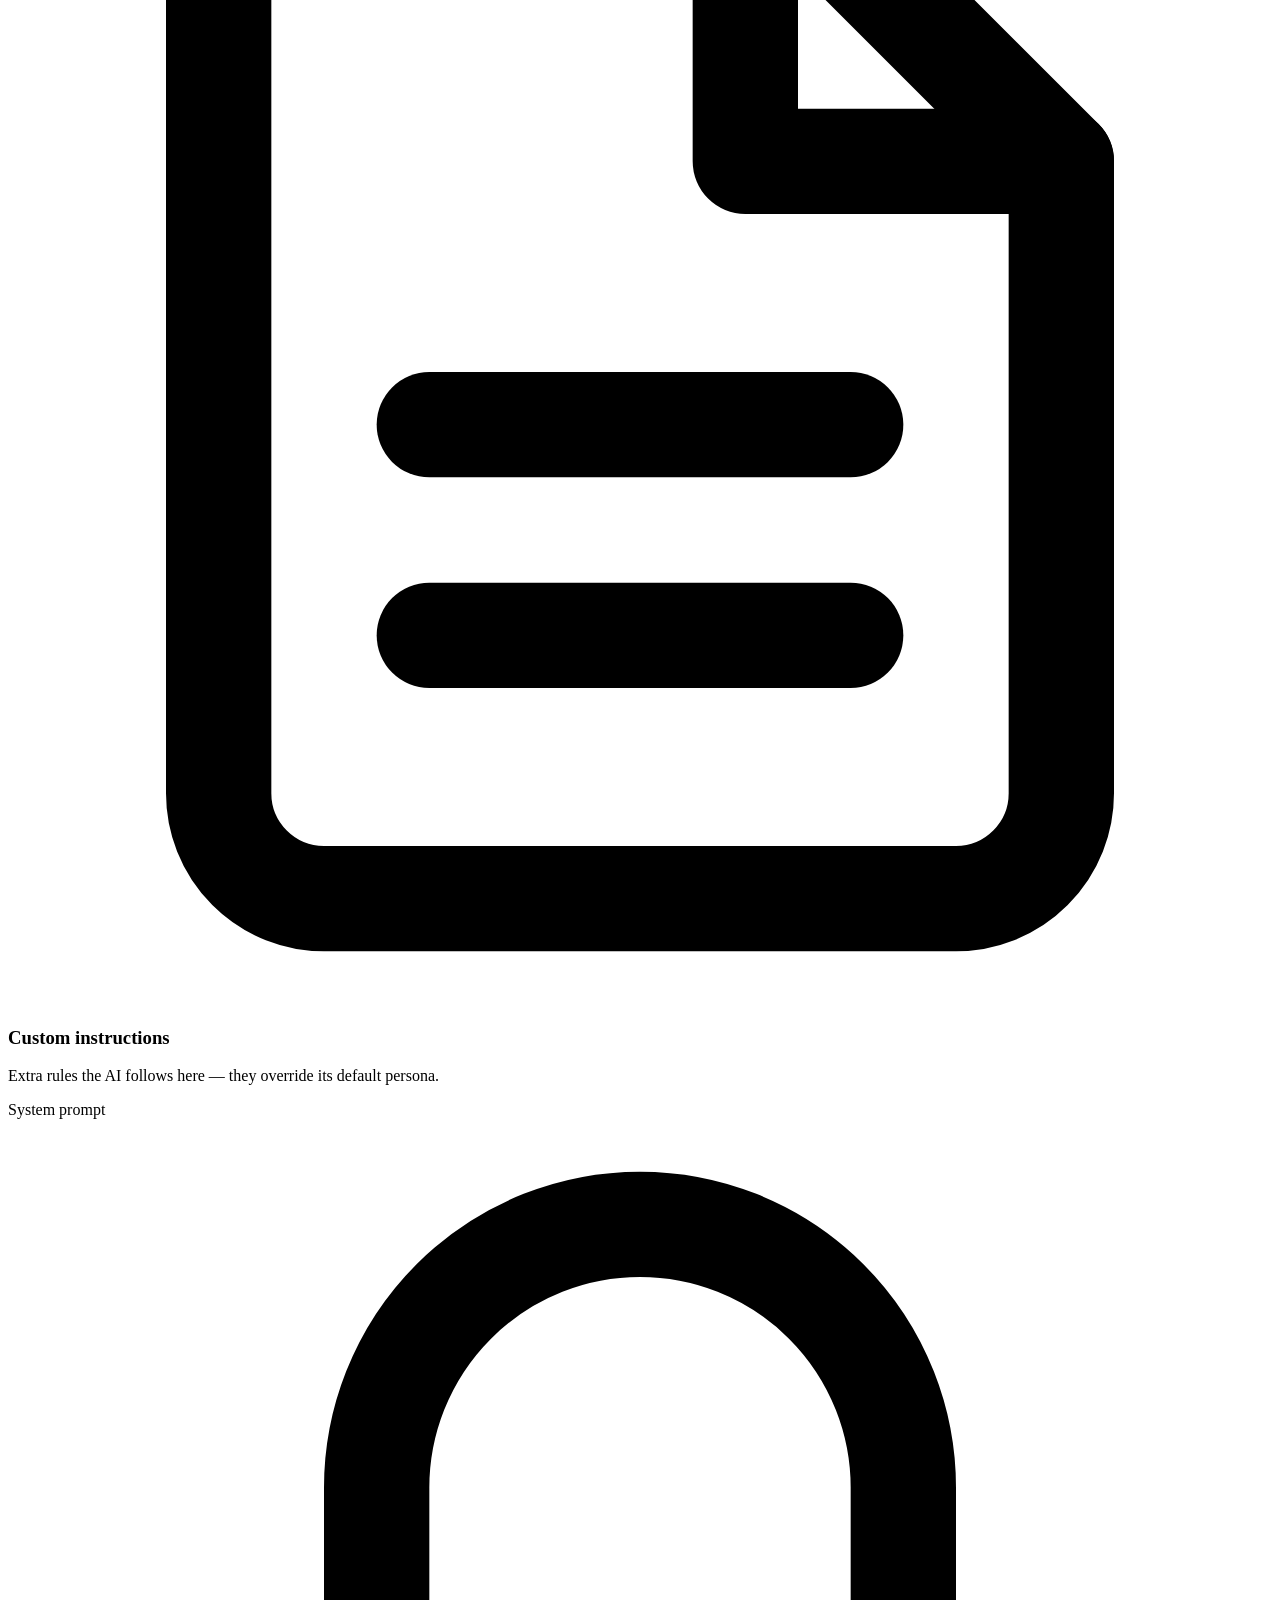
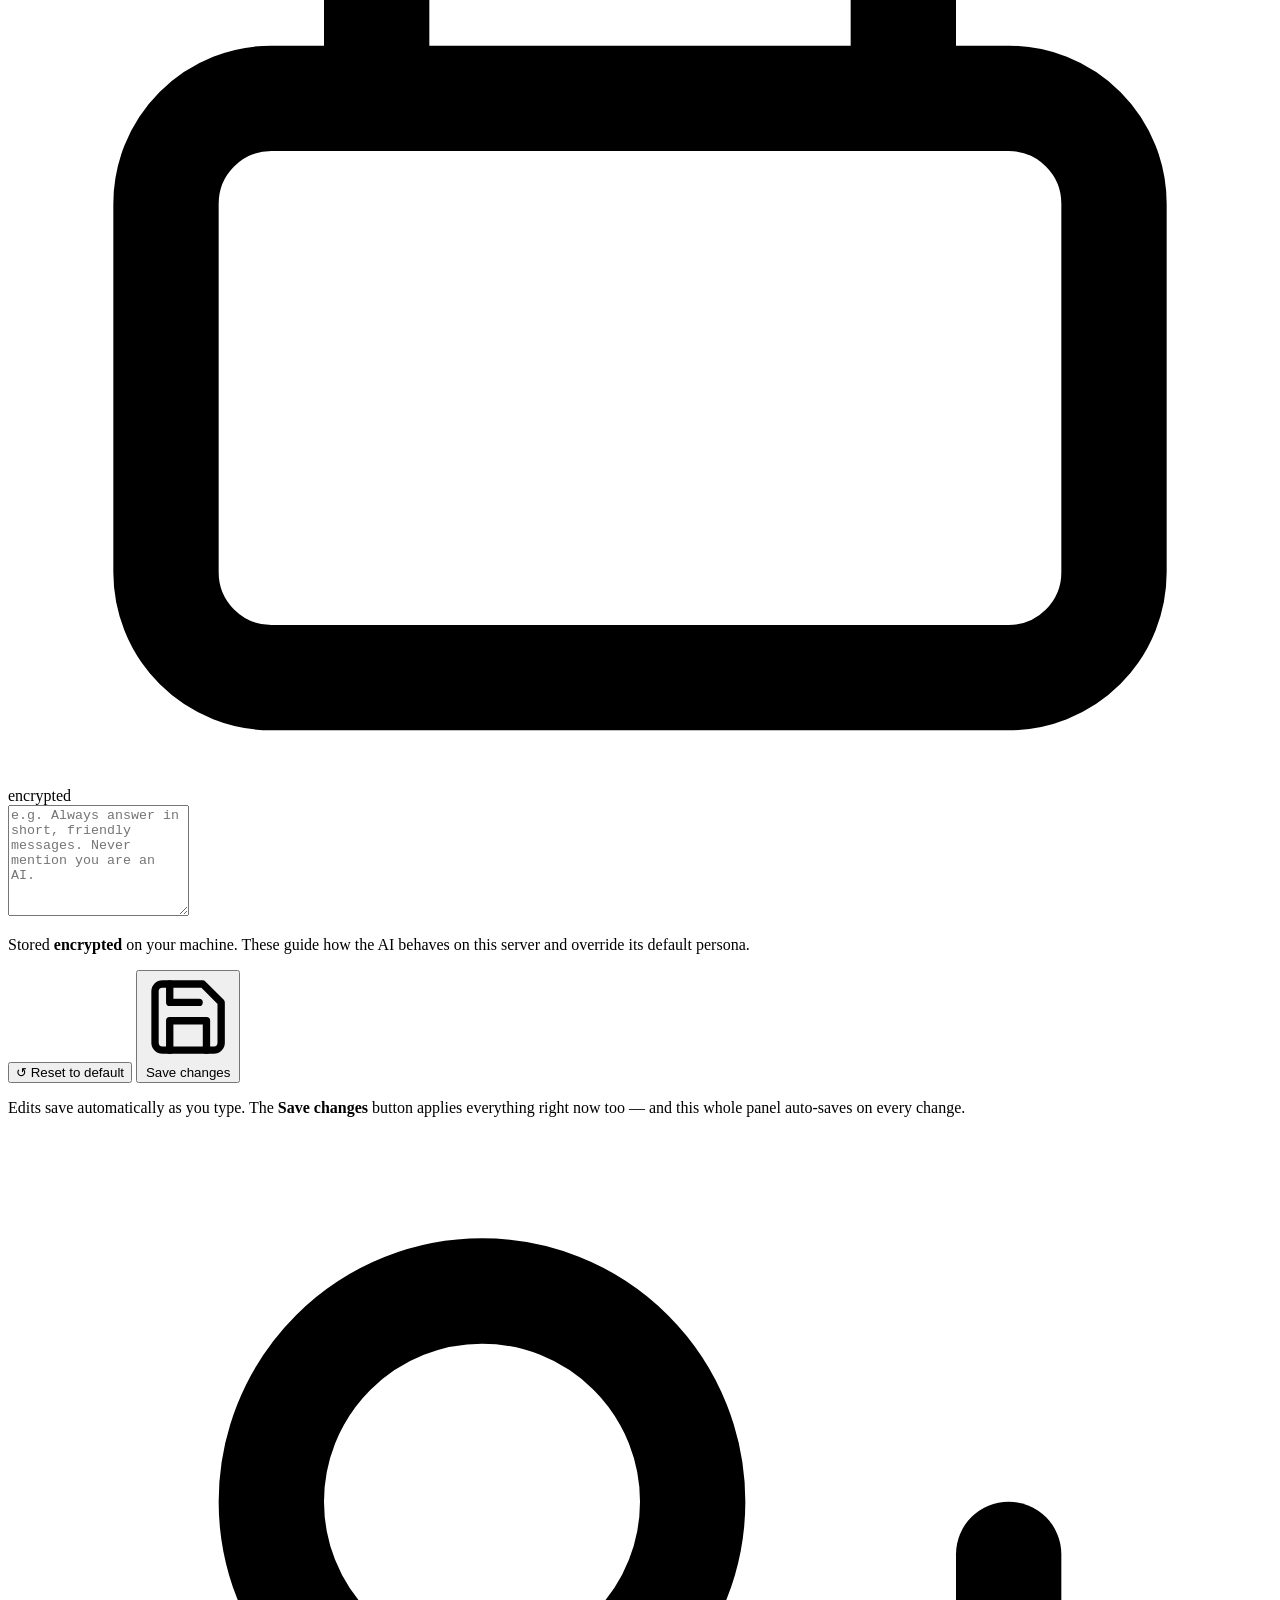
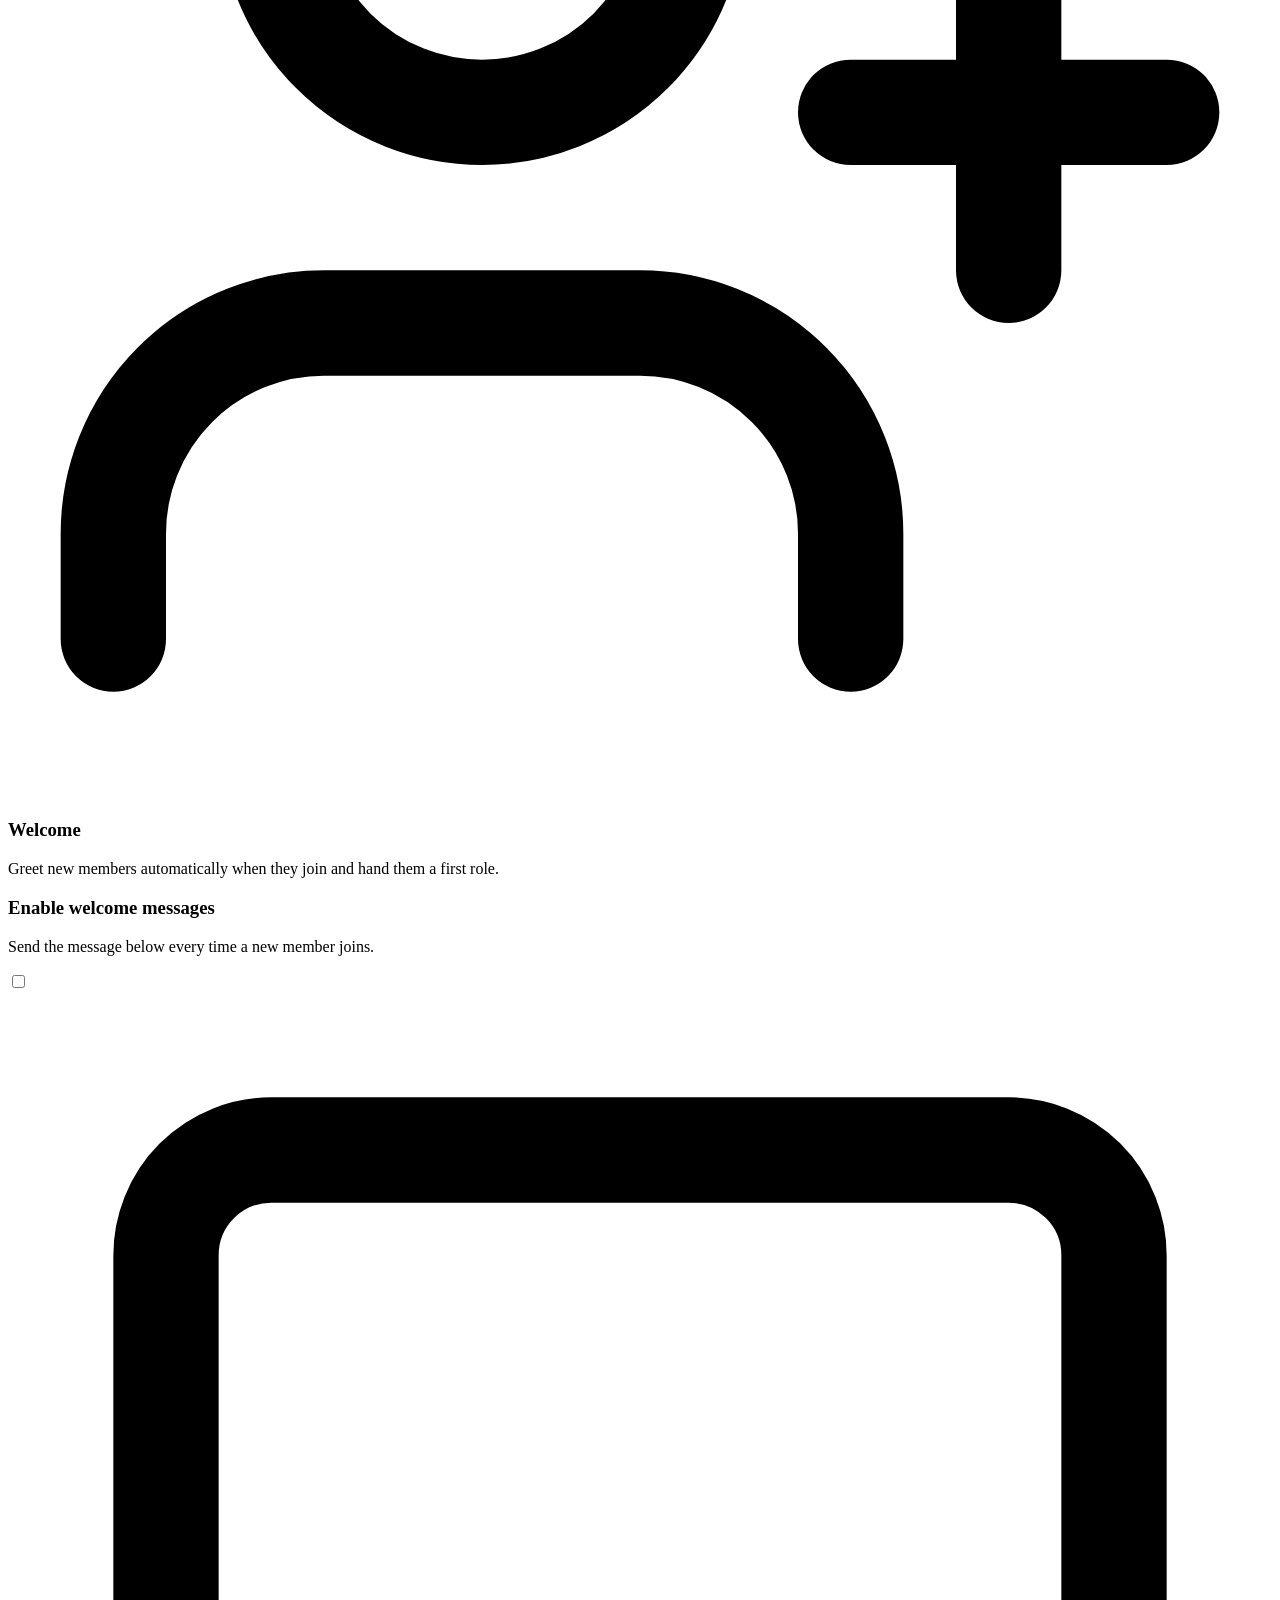
==== commit b7a62faa: "Pool contributor perks: +25 quota, +2 memory, priority routing, credit - bot: CONTRIBUTOR perks in g" ====
--- a/dashboard/static/index.html
+++ b/dashboard/static/index.html
@@ -94,7 +94,7 @@
         </div>
         <div class="selfhost-card">
           <h4>⚡ Contribute to the pool</h4>
-          <p class="muted">Running home server AI? Opt in and pick how much of your box to lend. Contributions are <strong>anonymous</strong> — a random node ID, endpoint + model encrypted at rest — so nobody can piece together who contributes.</p>
+          <p class="muted">Running home server AI? Opt in and pick how much of your box to lend. Contributors earn <strong>+25 AI quota, +2 memory and priority routing</strong> (your box serves you first). Contributions are <strong>anonymous</strong> — a random node ID, endpoint + model encrypted at rest — so nobody can piece together who contributes.</p>
           <div class="code-block"><pre><code>quaestio contribute</code></pre></div>
         </div>
         <div class="selfhost-card">
@@ -206,7 +206,7 @@
           <div class="switch-row level-row">
             <div class="switch-copy">
               <h3>Join the community pool</h3>
-              <p class="muted">Share this box's models so other Quaestio servers can use them. You stay in control — the host sees you as a trusted contributor.</p>
+              <p class="muted">Share this box's models so other Quaestio servers can use them — and earn <strong>+25 quota, +2 memory and priority routing</strong> for this server. You stay in control — the host sees you as a trusted contributor.</p>
             </div>
             <label class="switch"><input type="checkbox" id="ai_contribute"><span></span></label>
           </div>
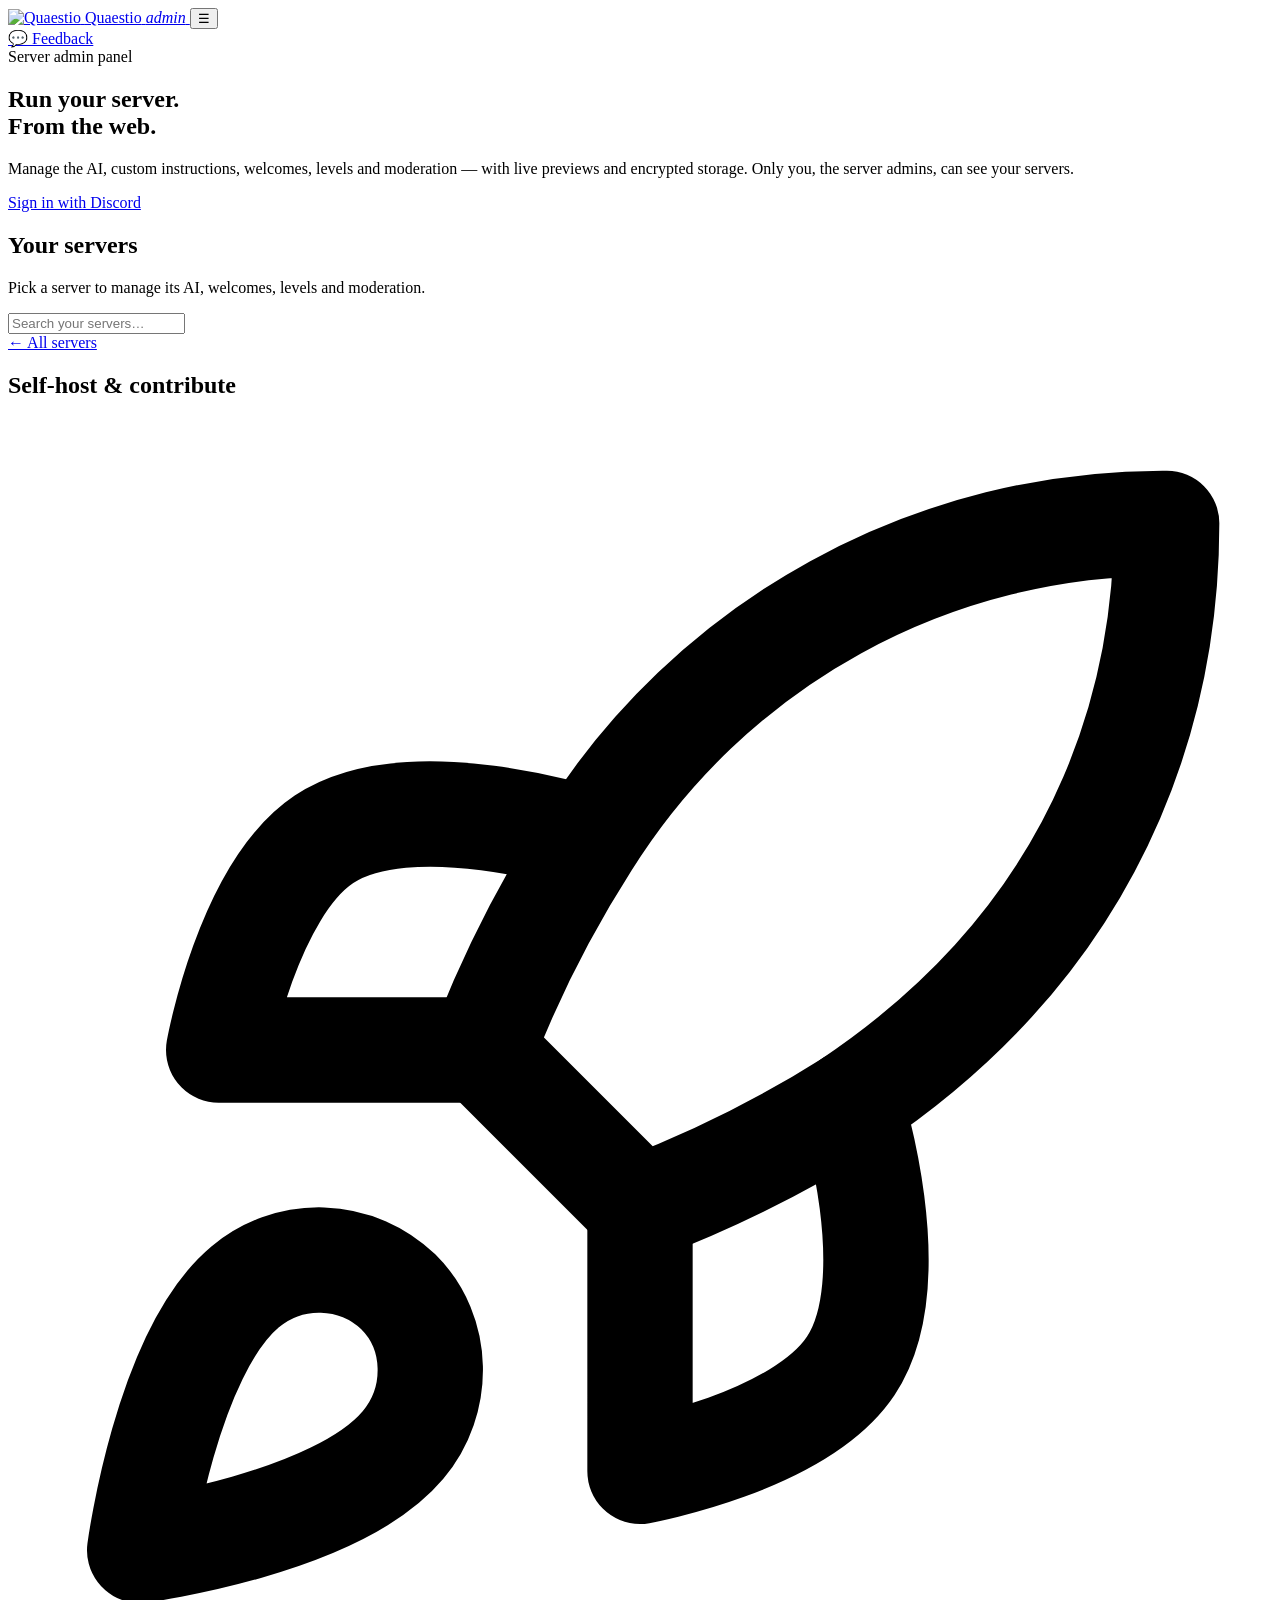
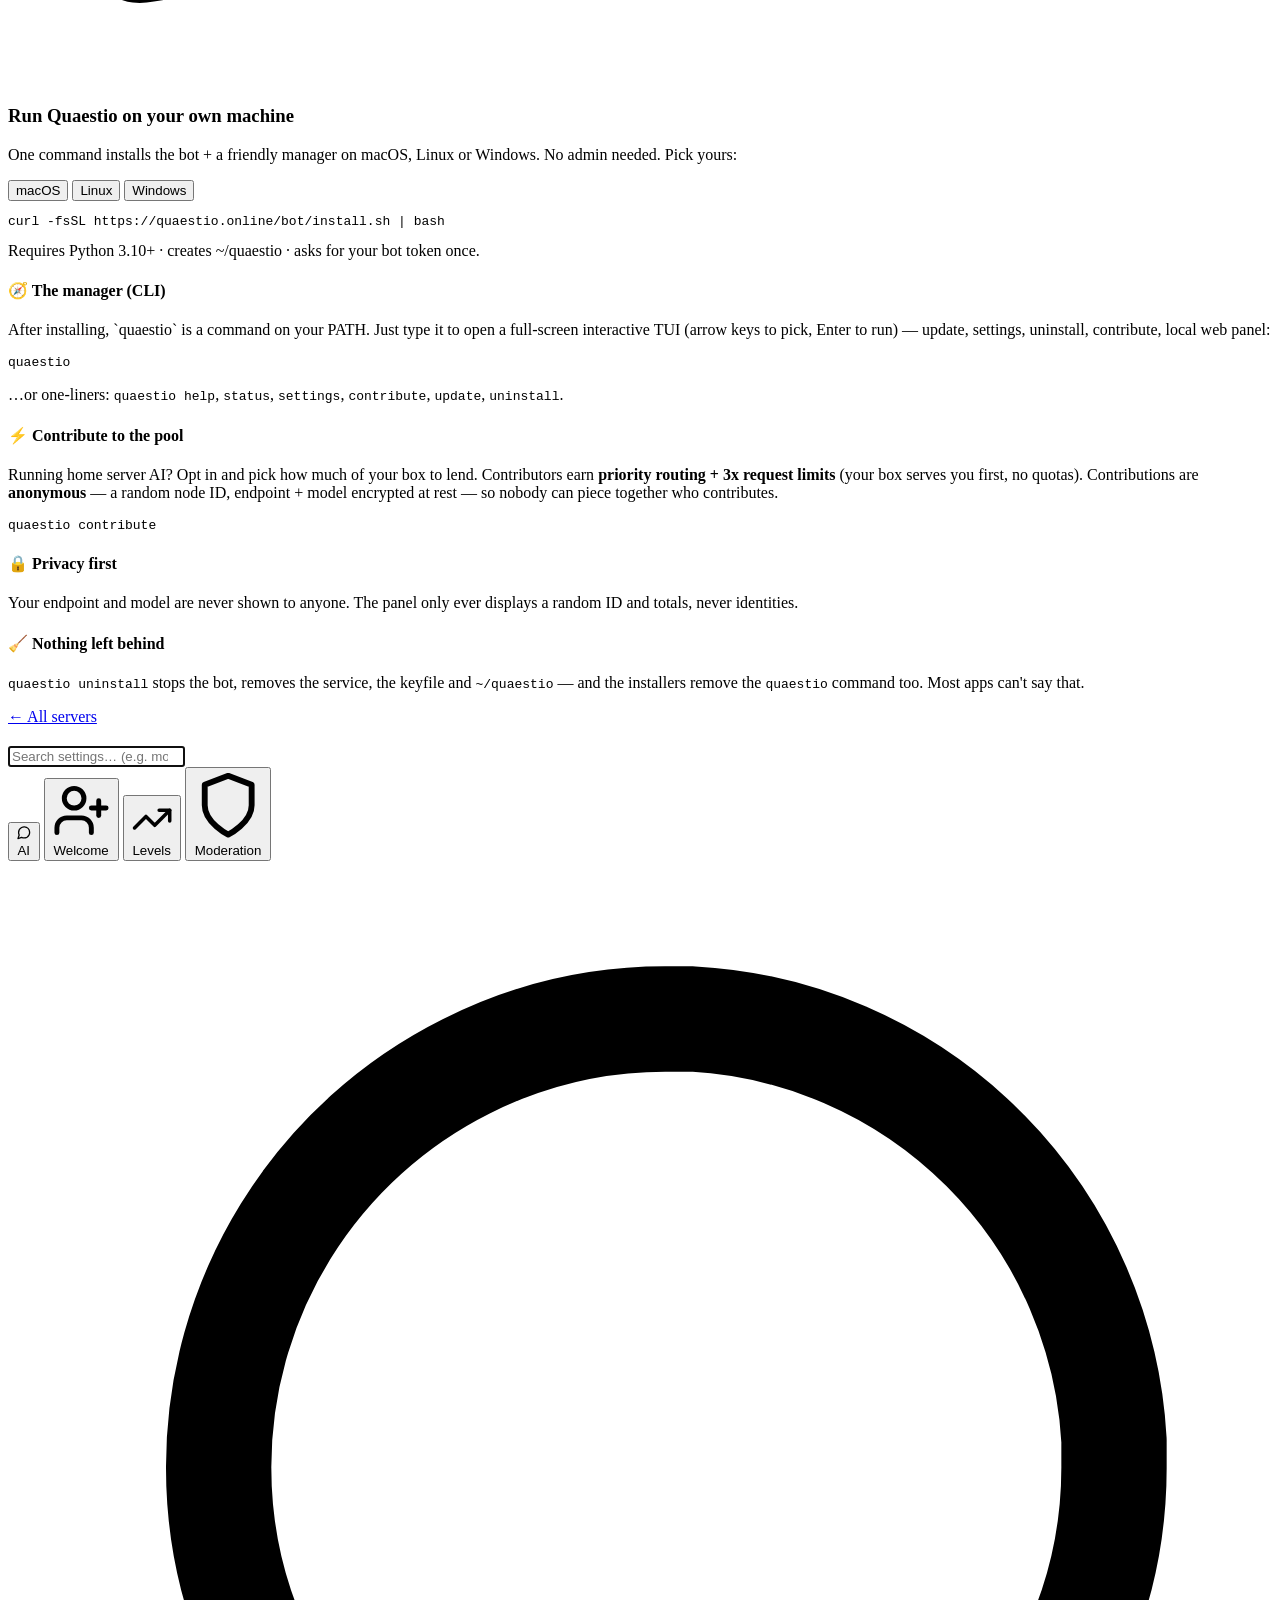
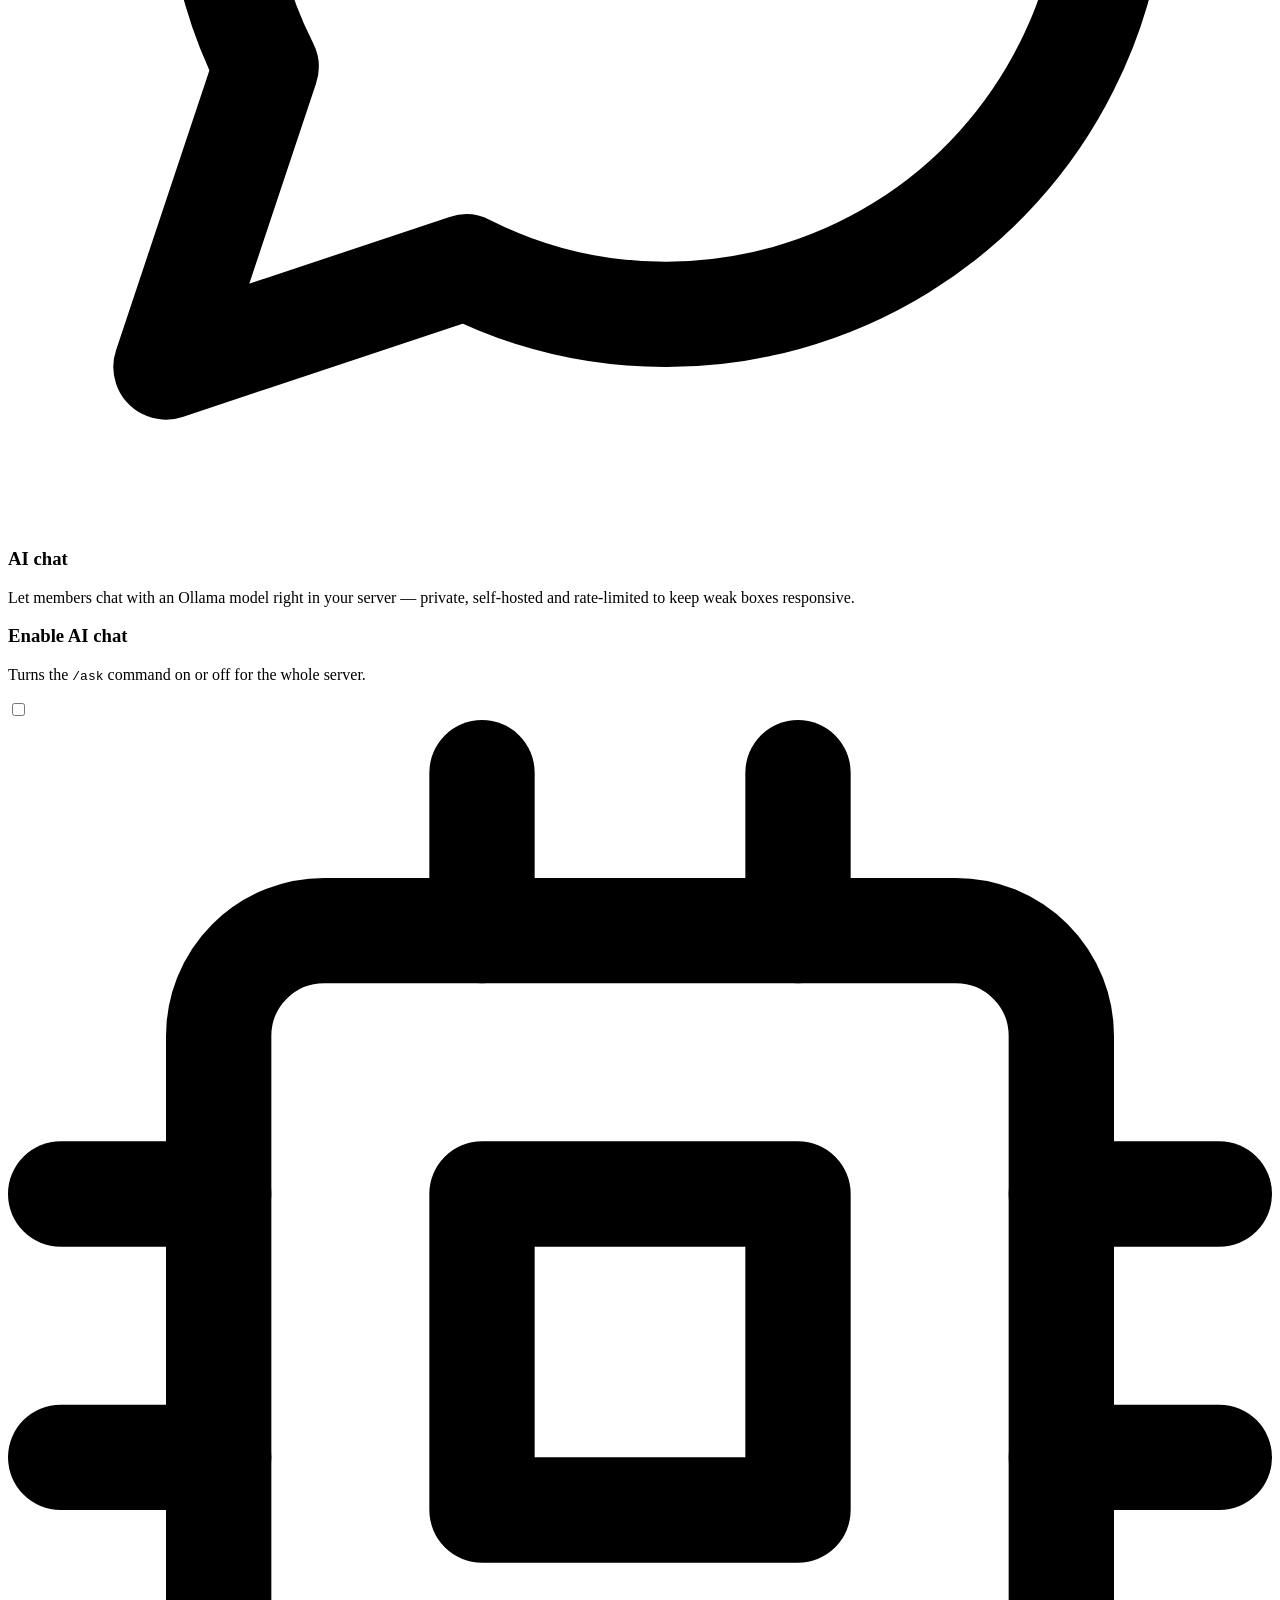
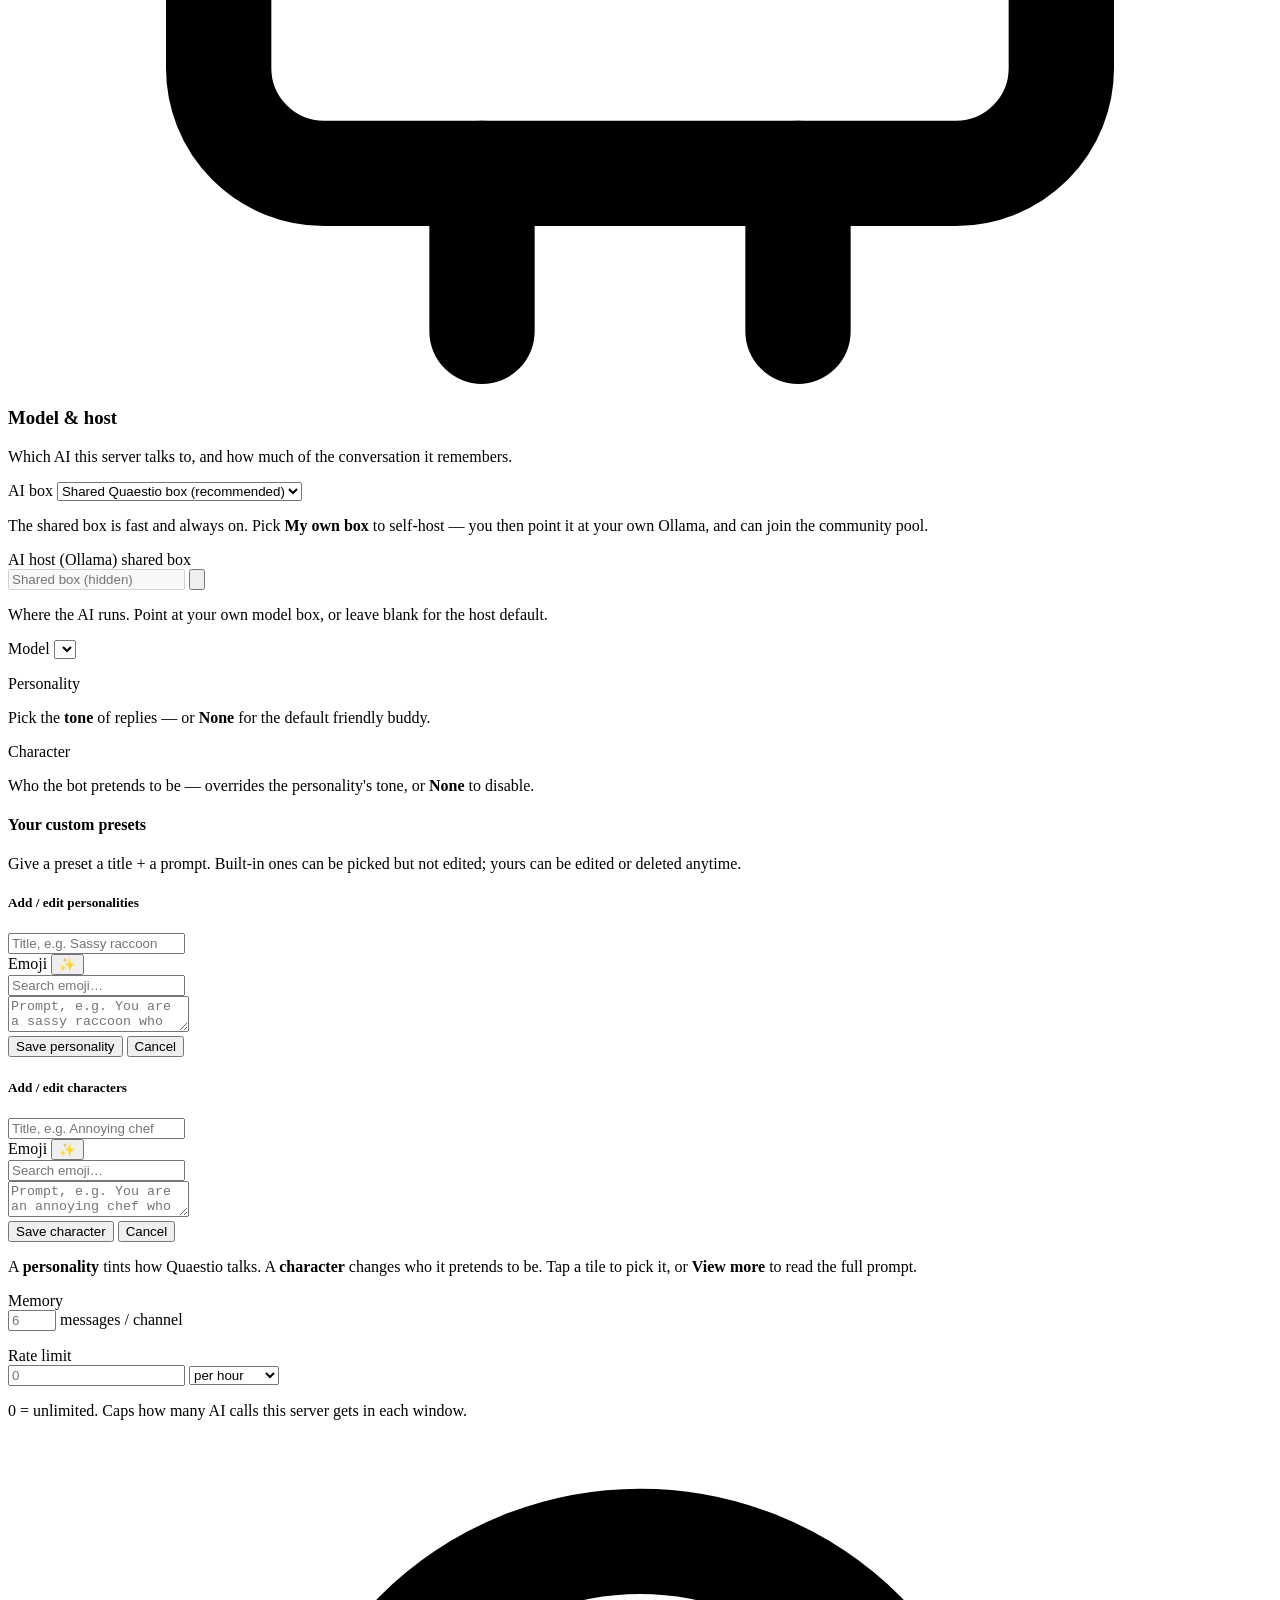
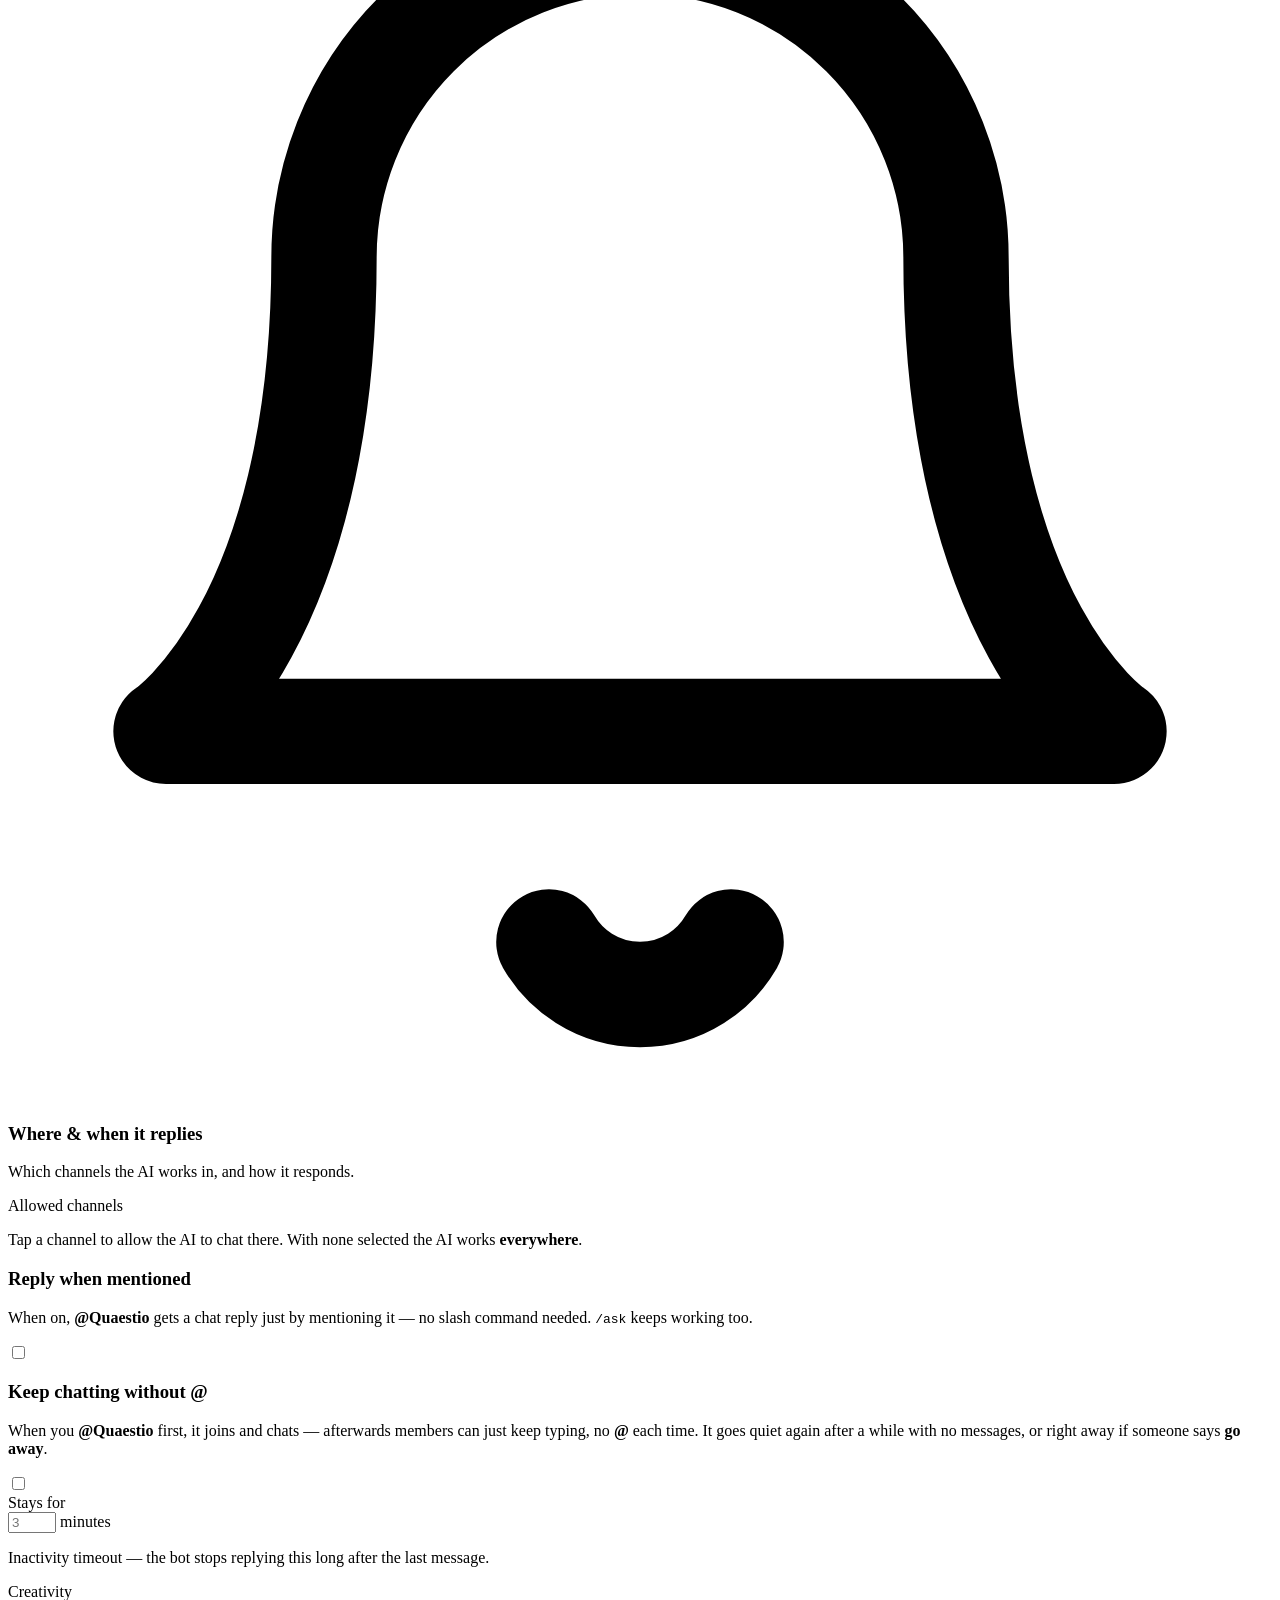
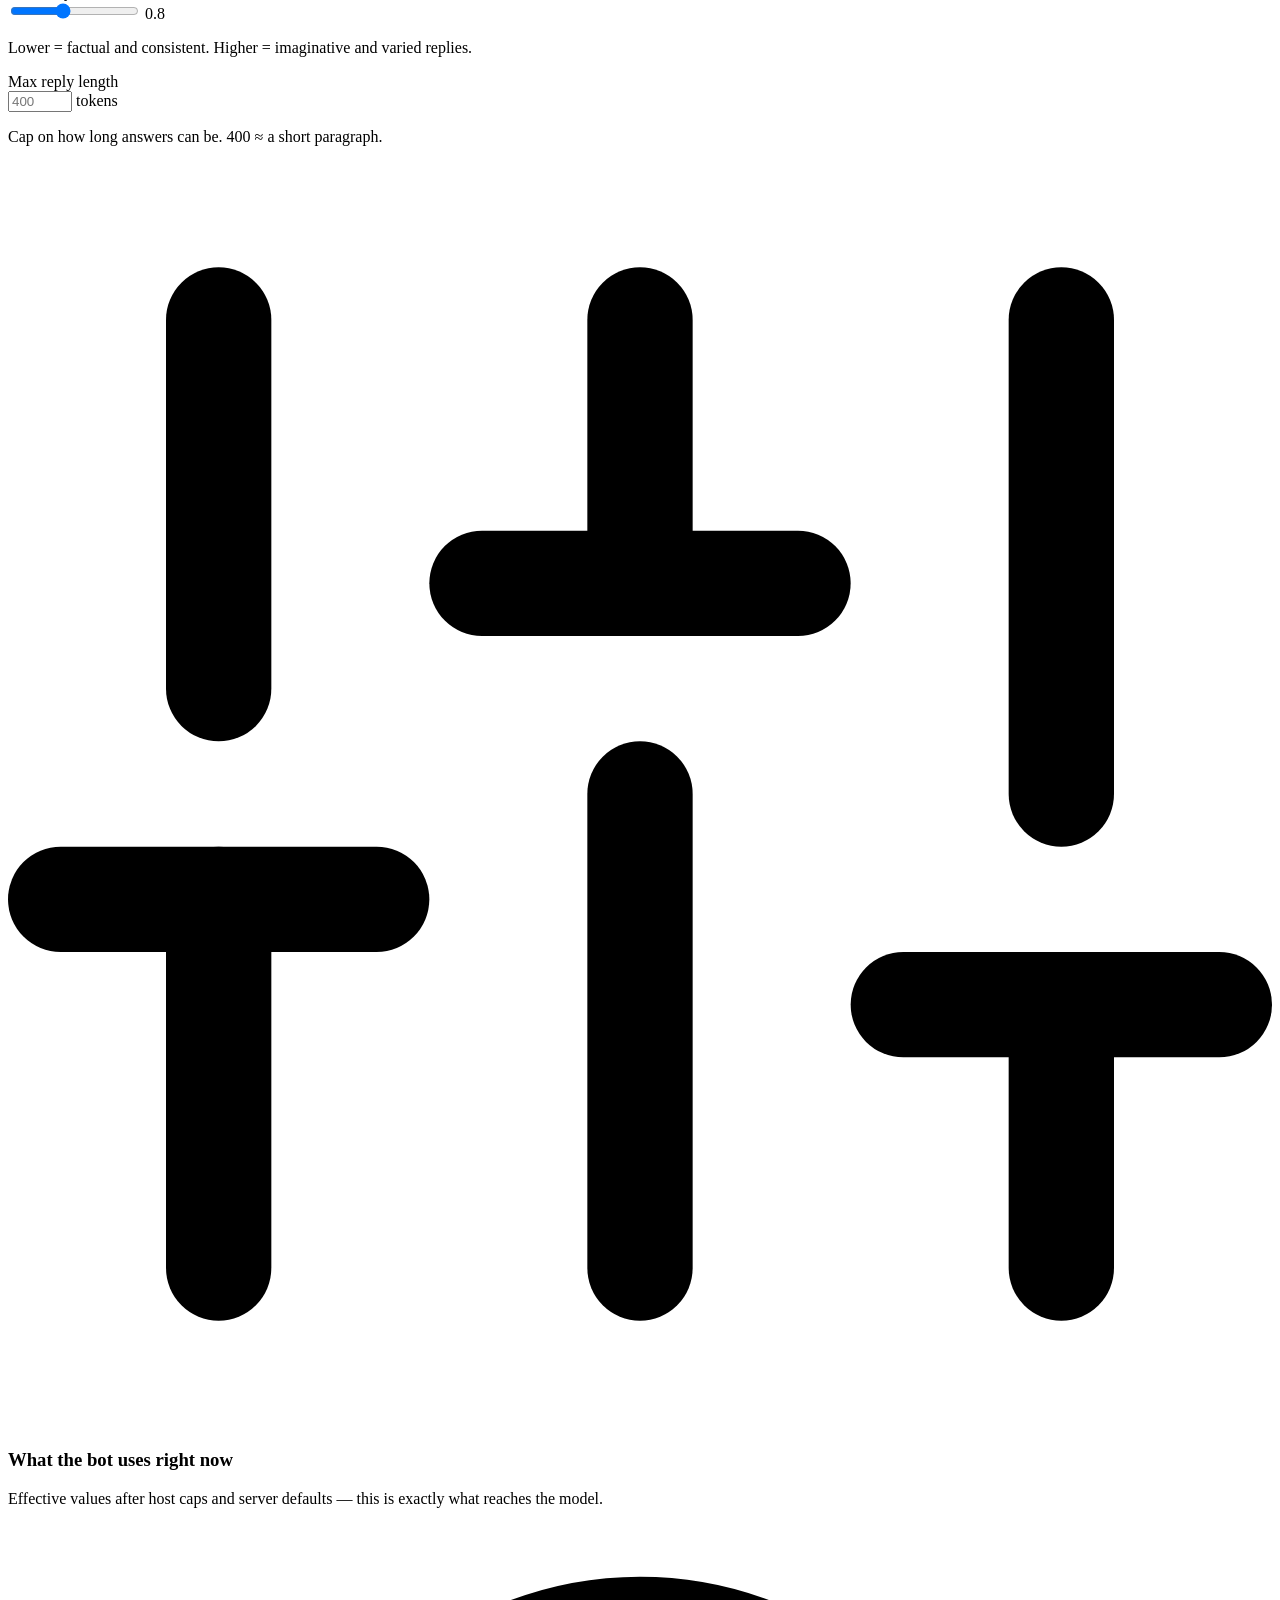
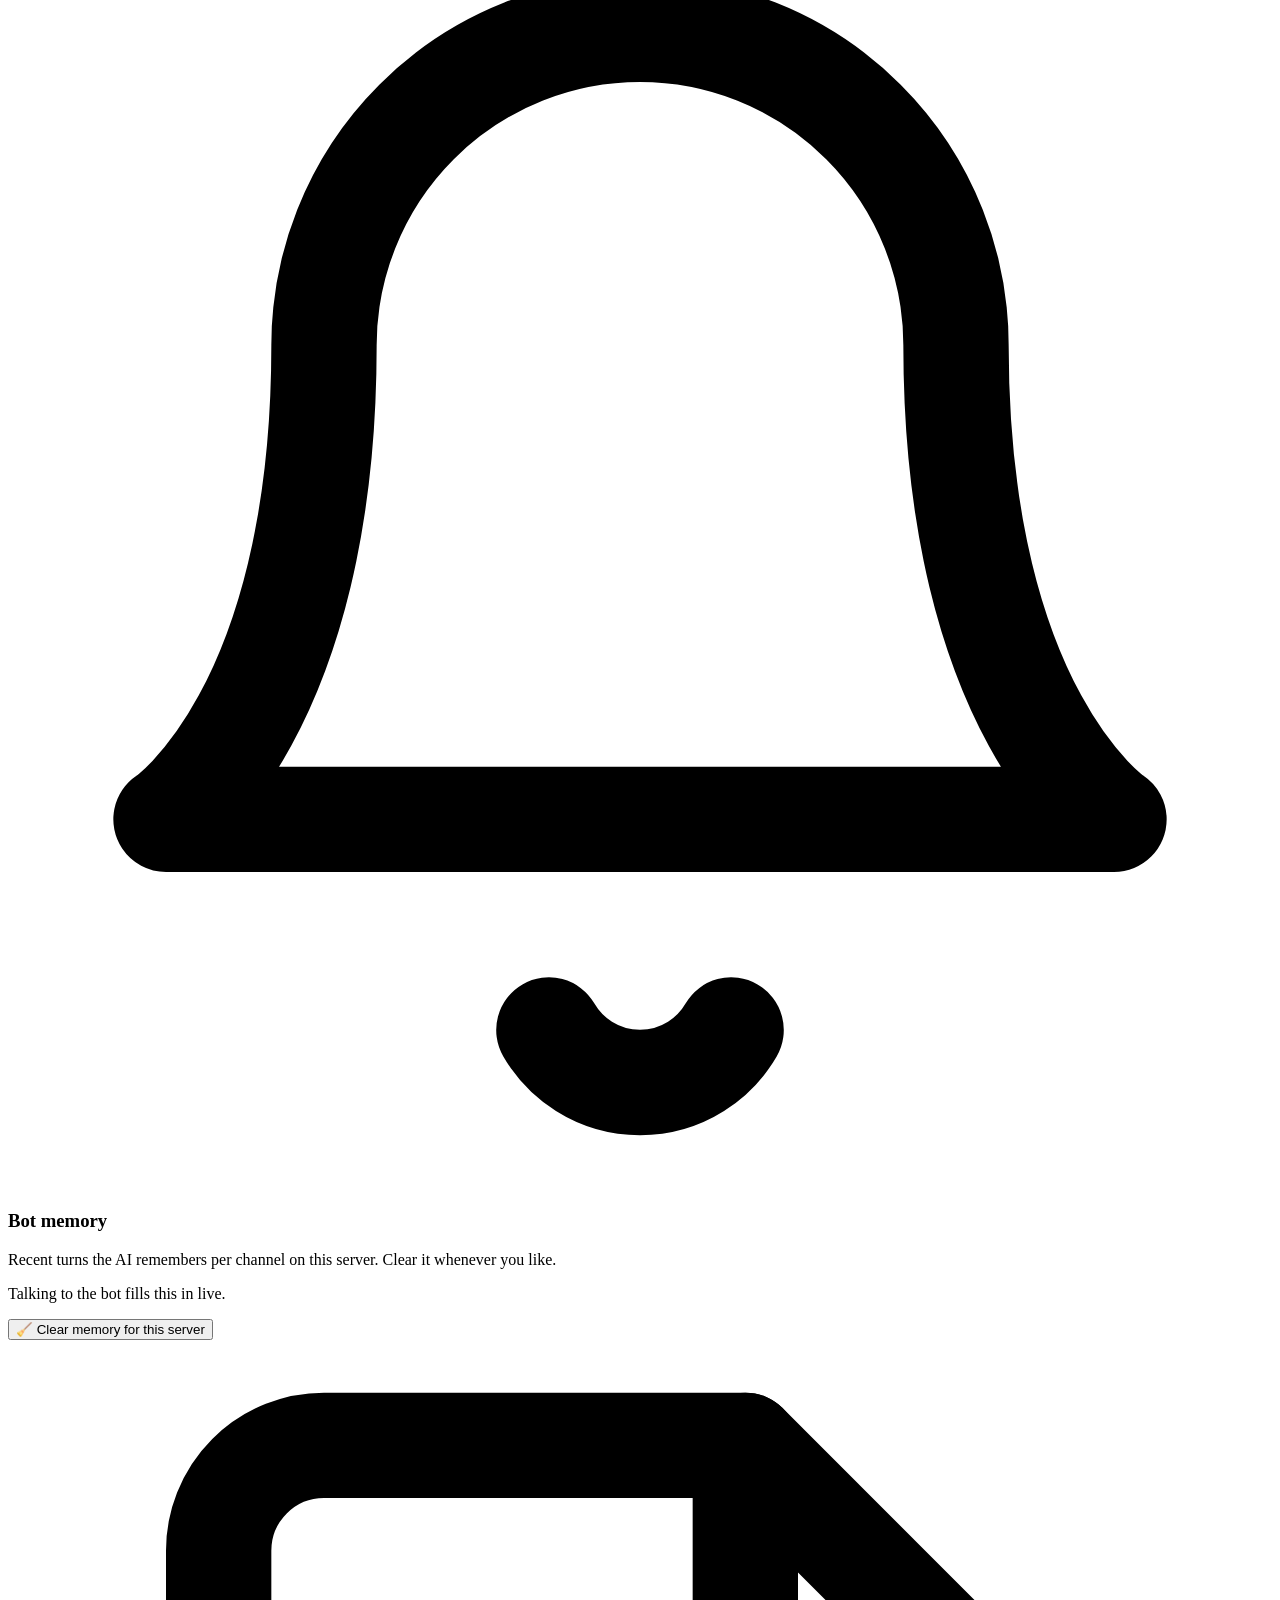
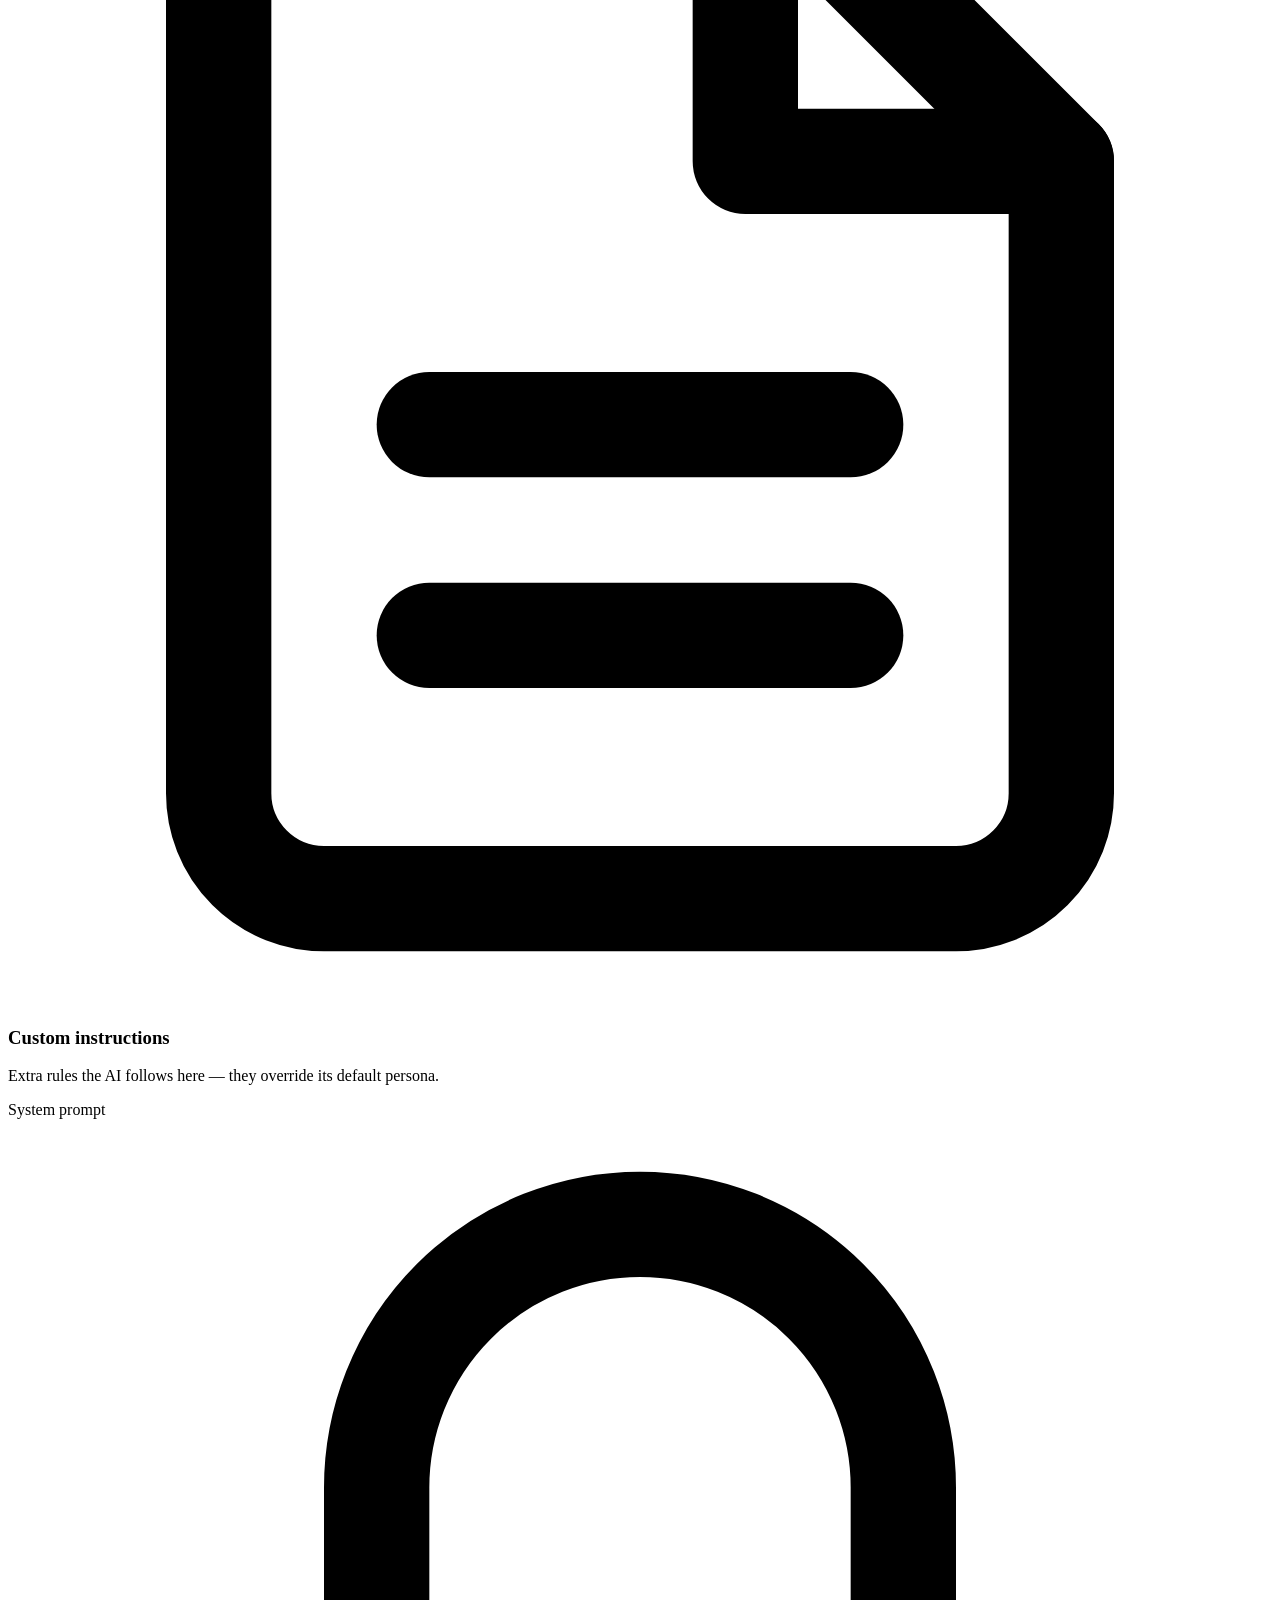
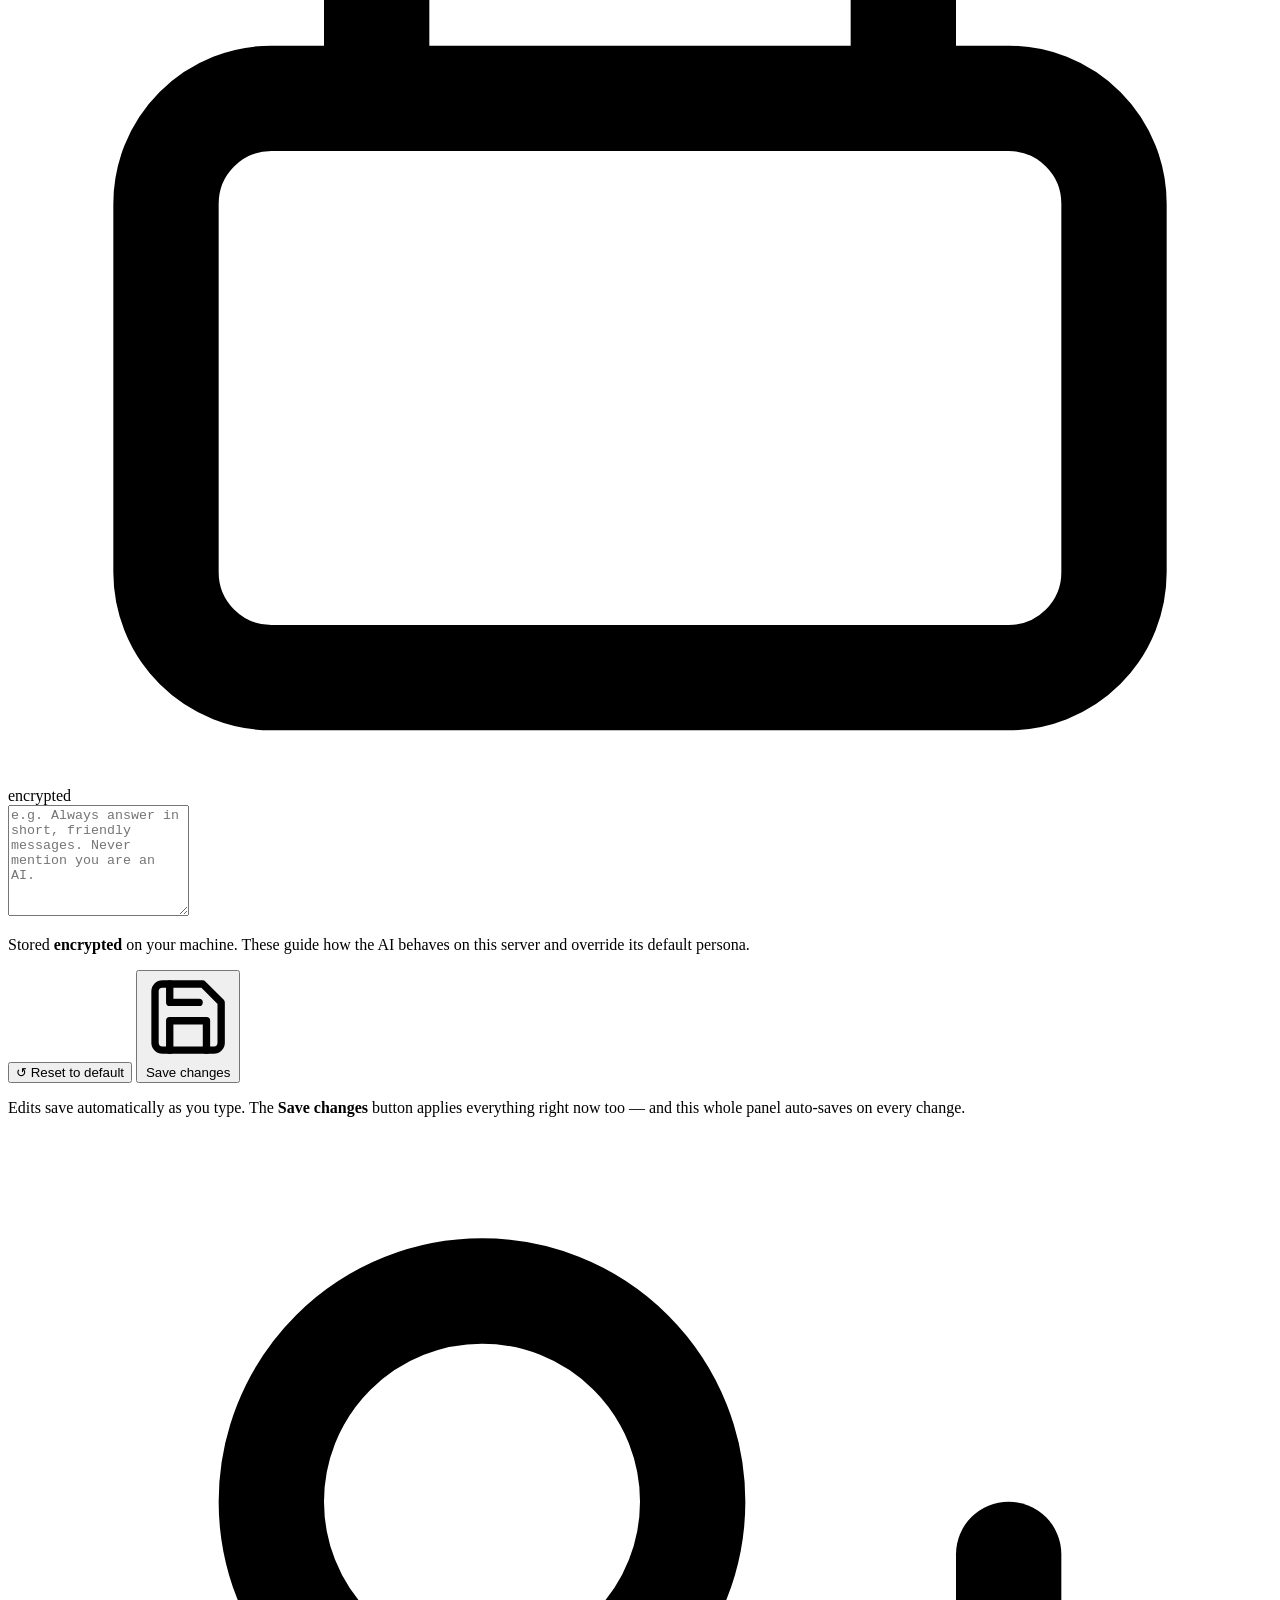
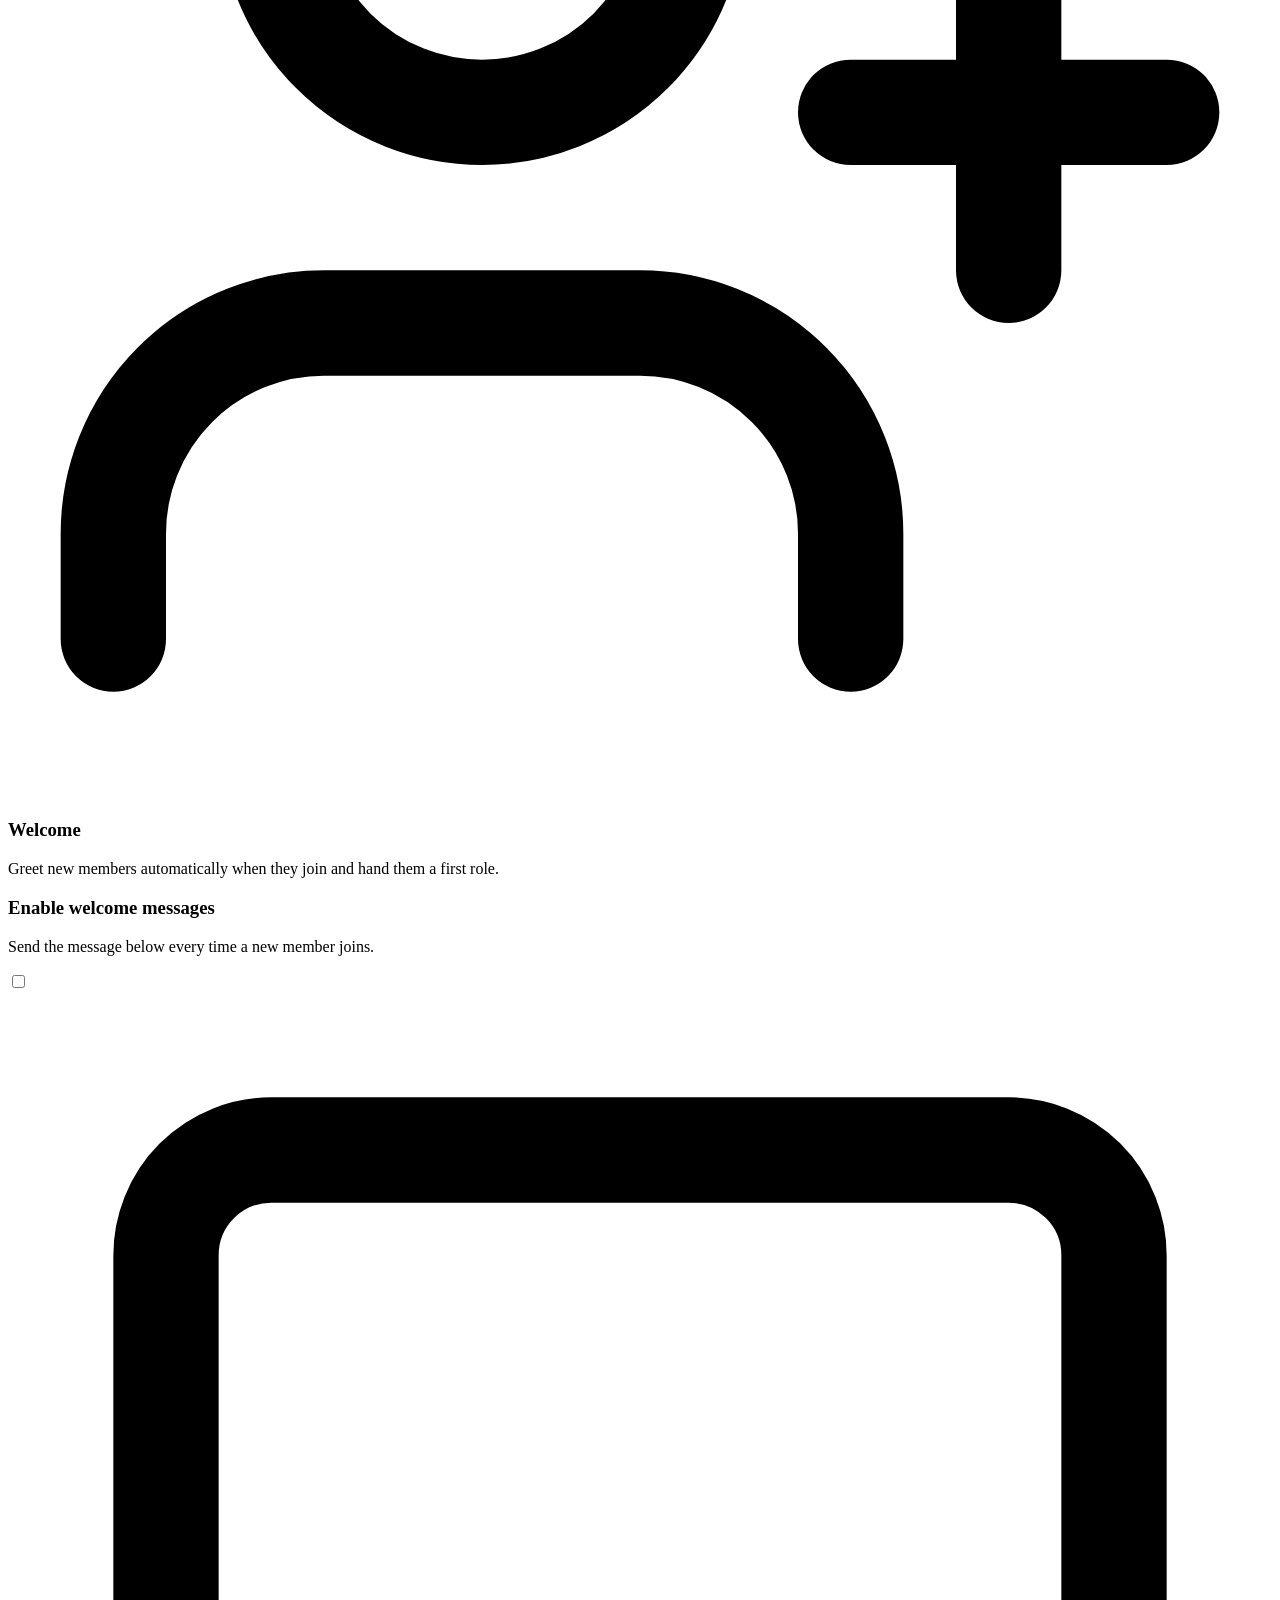
==== commit e3e37da2: "No-quota perks, longer memory, express TUI, copy buttons - perks reworked: priority routing + 3x flo" ====
--- a/dashboard/static/index.html
+++ b/dashboard/static/index.html
@@ -94,7 +94,7 @@
         </div>
         <div class="selfhost-card">
           <h4>⚡ Contribute to the pool</h4>
-          <p class="muted">Running home server AI? Opt in and pick how much of your box to lend. Contributors earn <strong>+25 AI quota, +2 memory and priority routing</strong> (your box serves you first). Contributions are <strong>anonymous</strong> — a random node ID, endpoint + model encrypted at rest — so nobody can piece together who contributes.</p>
+          <p class="muted">Running home server AI? Opt in and pick how much of your box to lend. Contributors earn <strong>priority routing + 3x request limits</strong> (your box serves you first, no quotas). Contributions are <strong>anonymous</strong> — a random node ID, endpoint + model encrypted at rest — so nobody can piece together who contributes.</p>
           <div class="code-block"><pre><code>quaestio contribute</code></pre></div>
         </div>
         <div class="selfhost-card">
@@ -206,7 +206,7 @@
           <div class="switch-row level-row">
             <div class="switch-copy">
               <h3>Join the community pool</h3>
-              <p class="muted">Share this box's models so other Quaestio servers can use them — and earn <strong>+25 quota, +2 memory and priority routing</strong> for this server. You stay in control — the host sees you as a trusted contributor.</p>
+              <p class="muted">Share this box's models so other Quaestio servers can use them — and earn <strong>priority routing + 3x request limits</strong> for this server. You stay in control — the host sees you as a trusted contributor.</p>
             </div>
             <label class="switch"><input type="checkbox" id="ai_contribute"><span></span></label>
           </div>
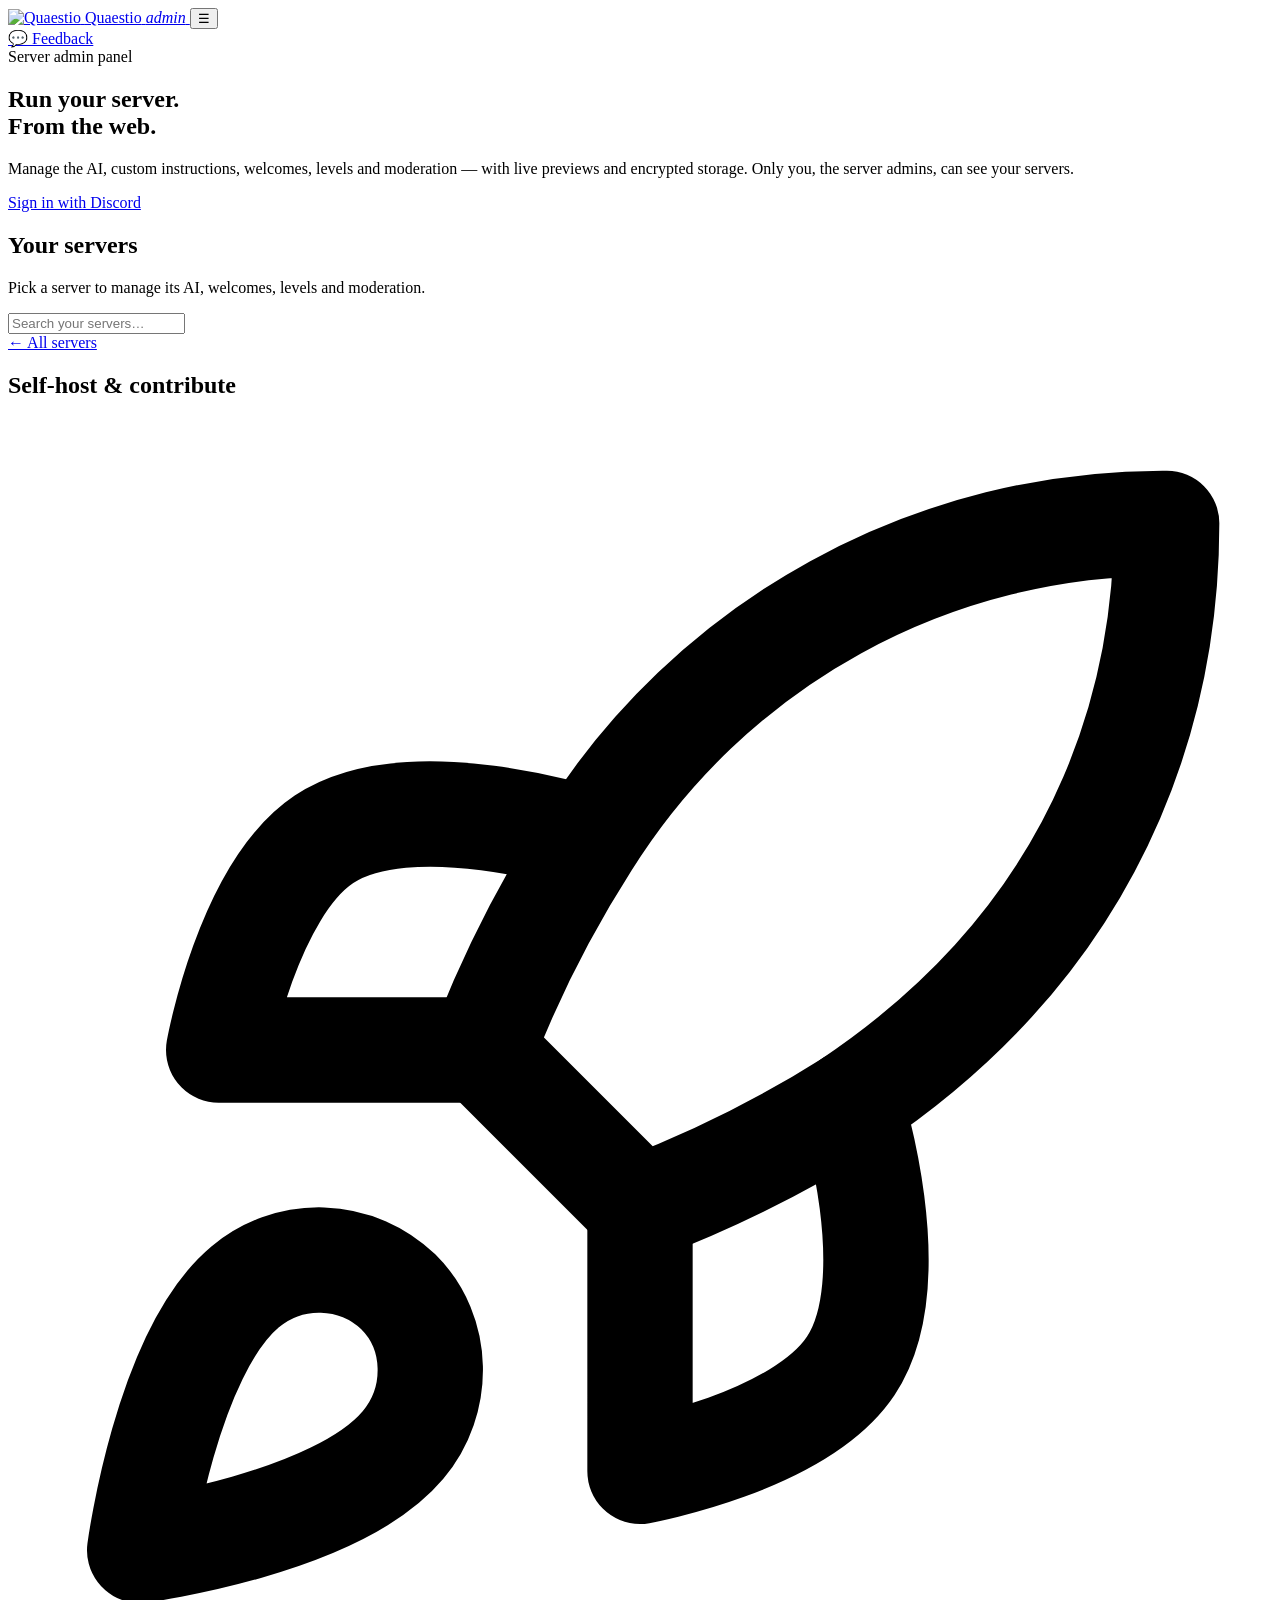
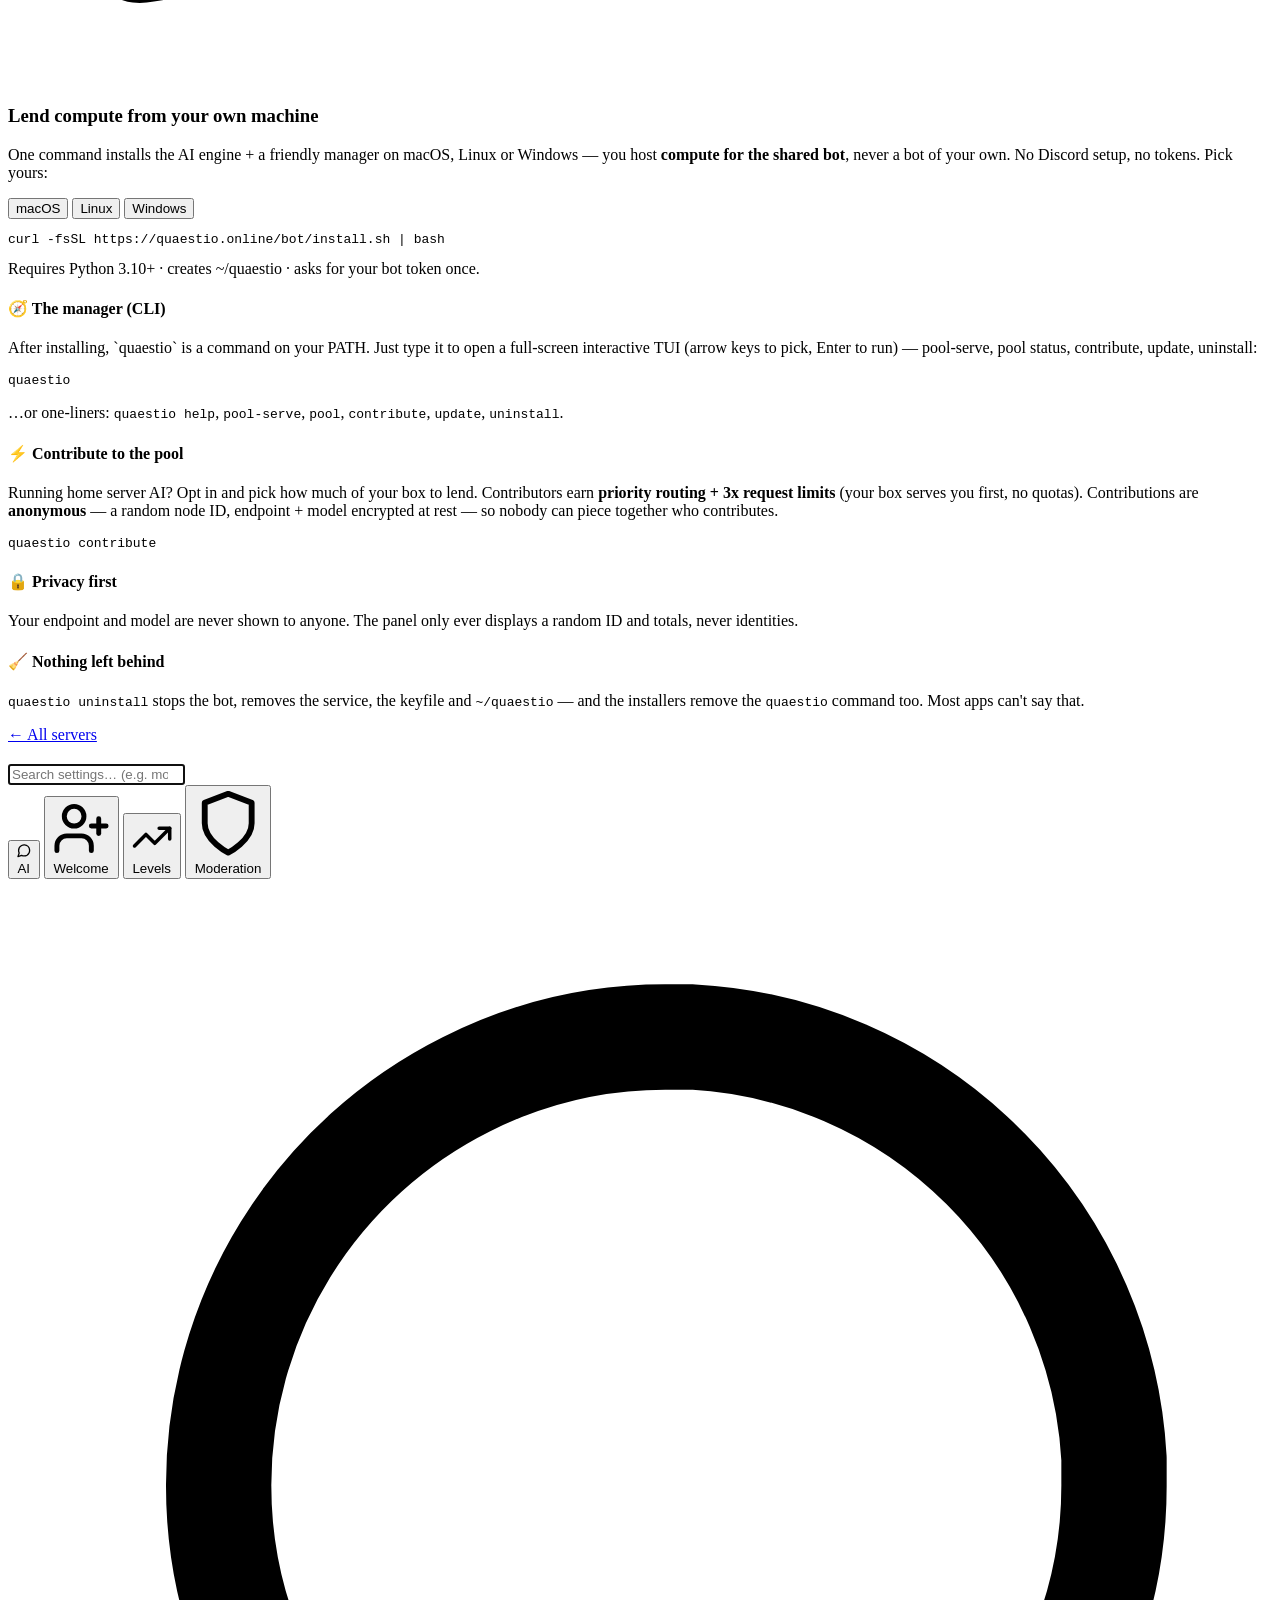
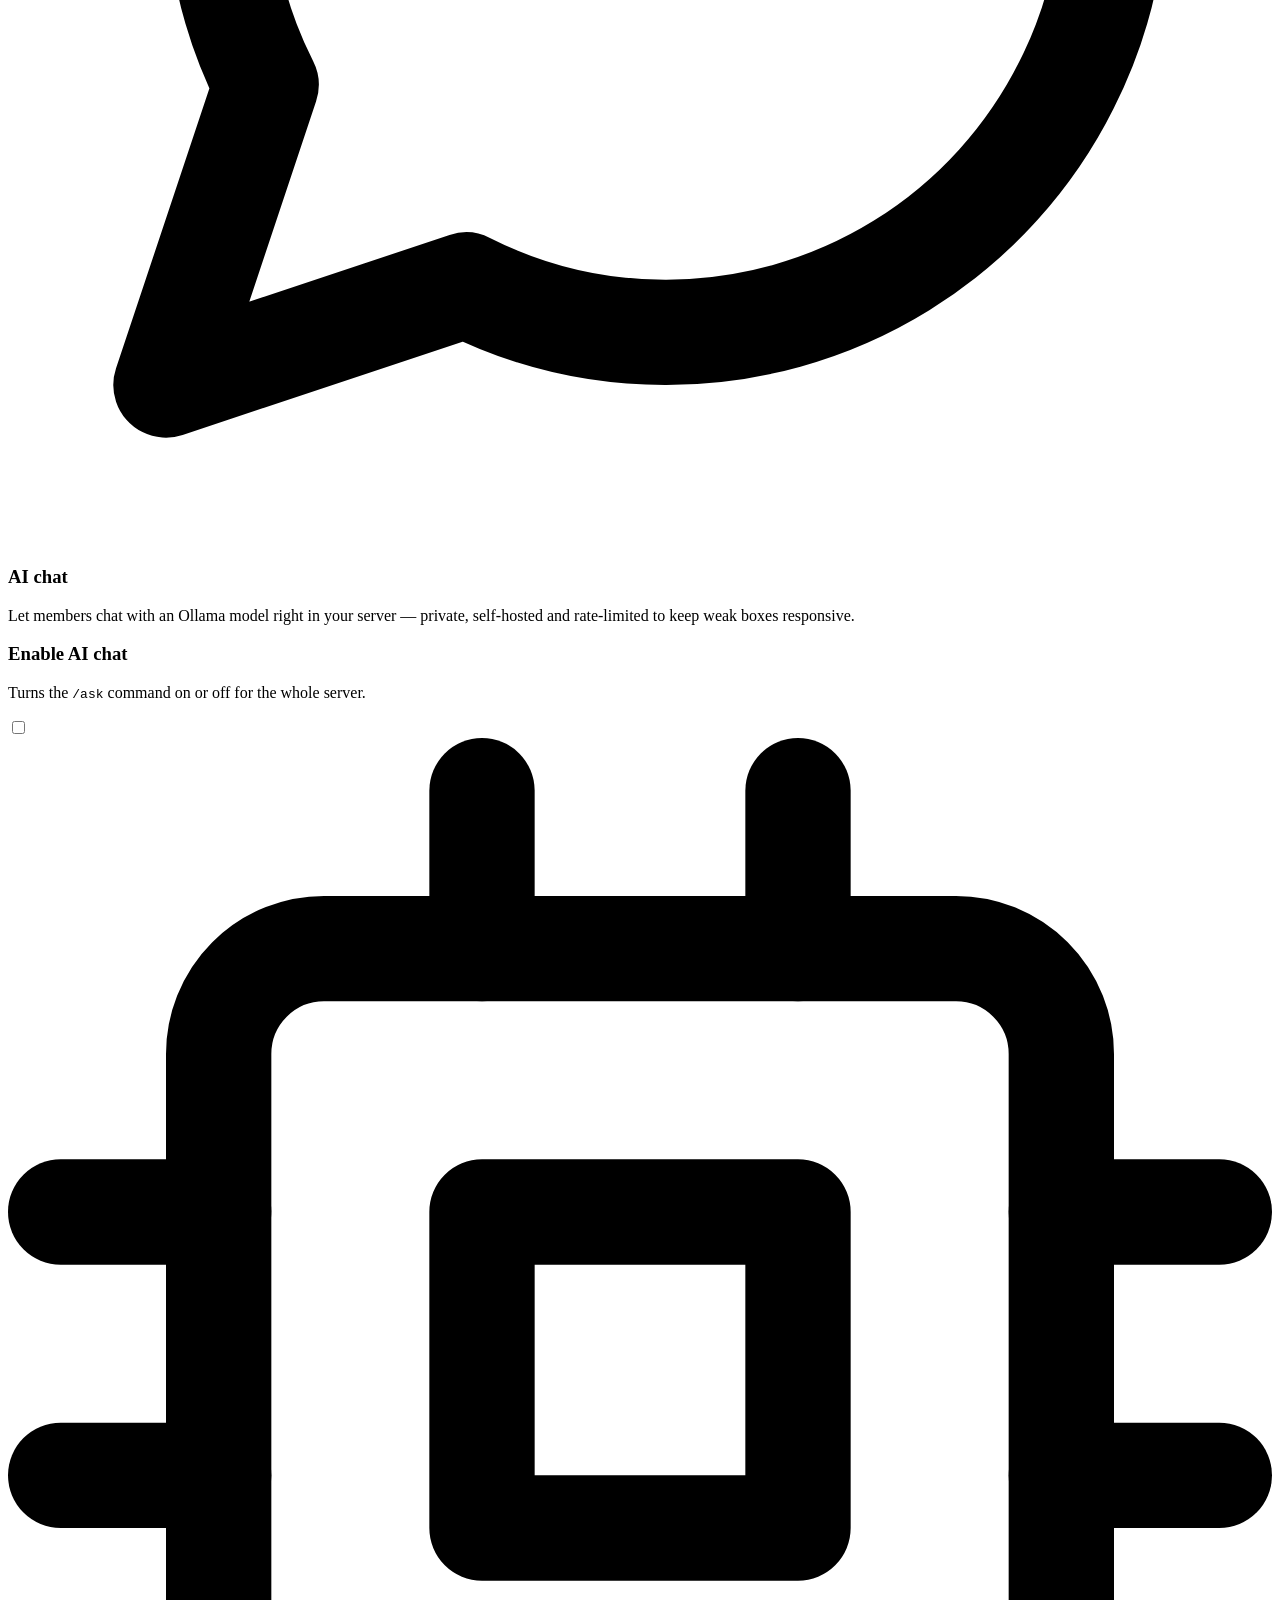
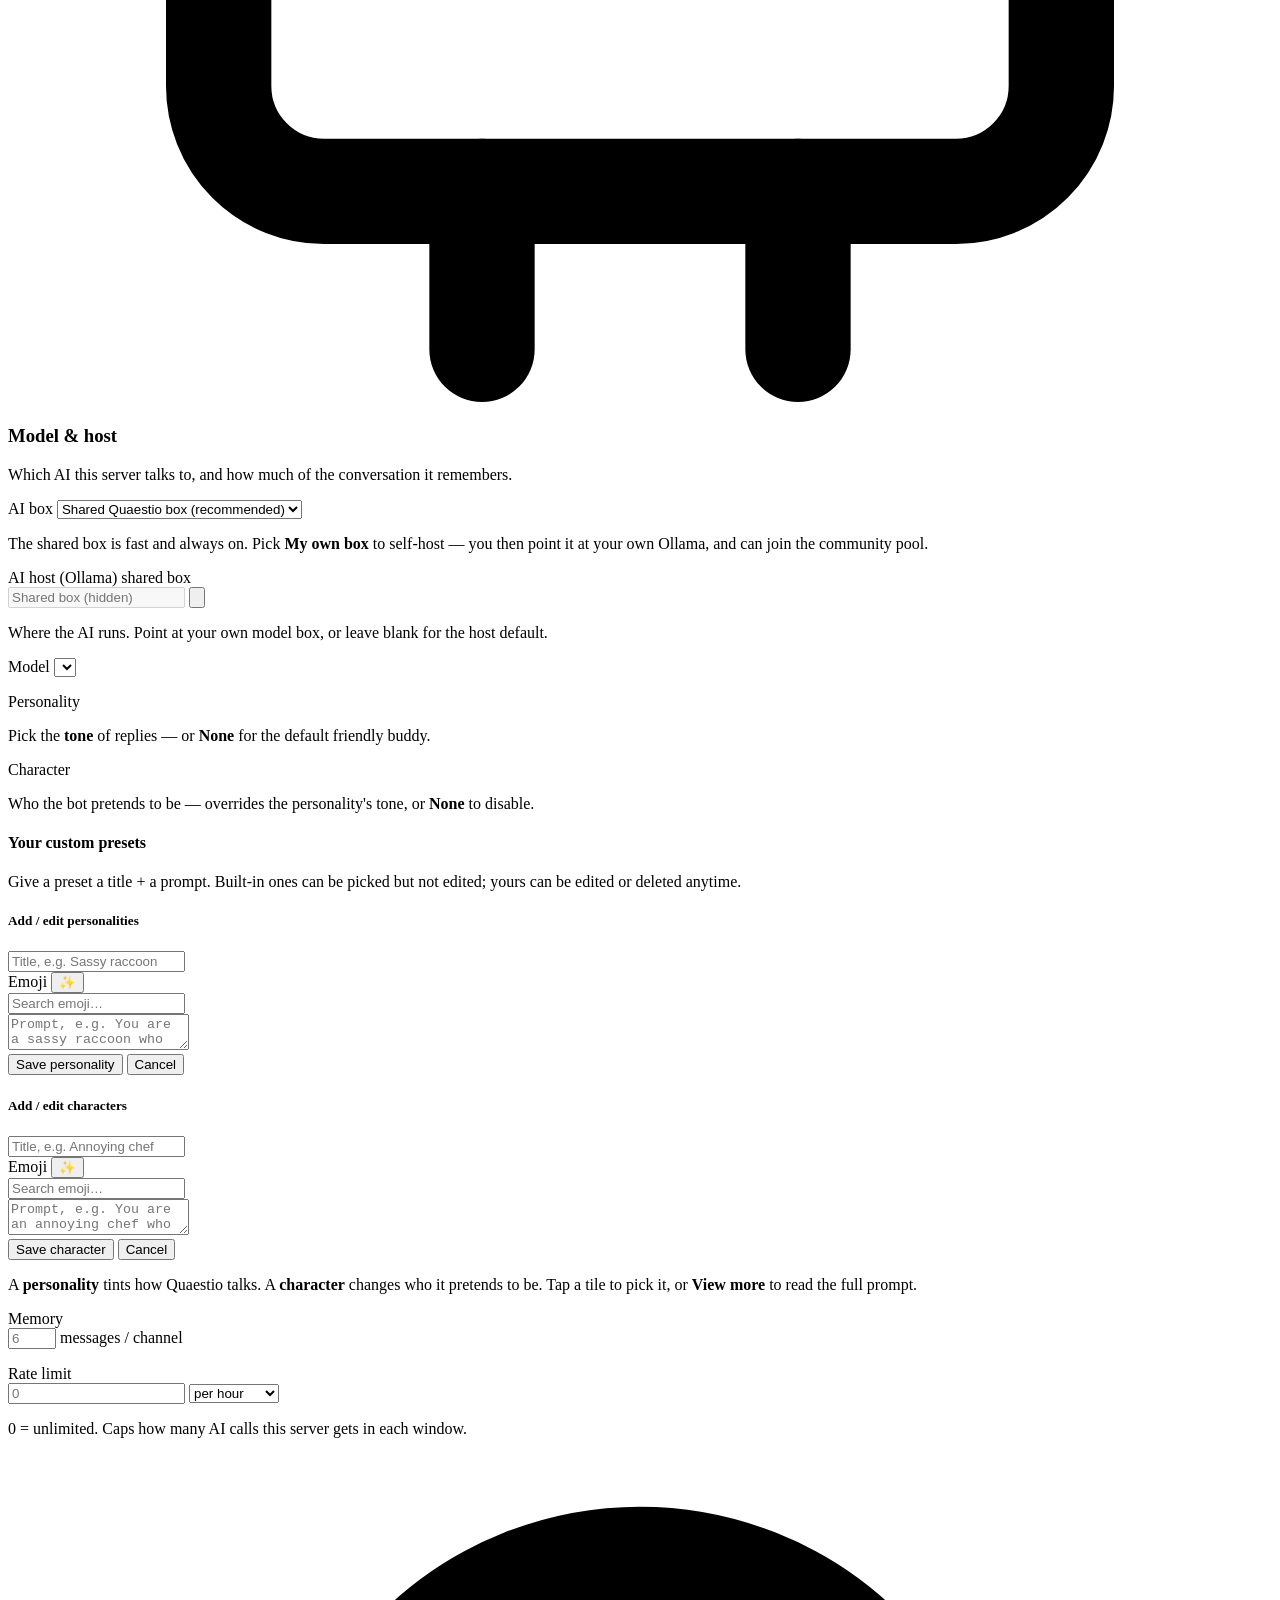
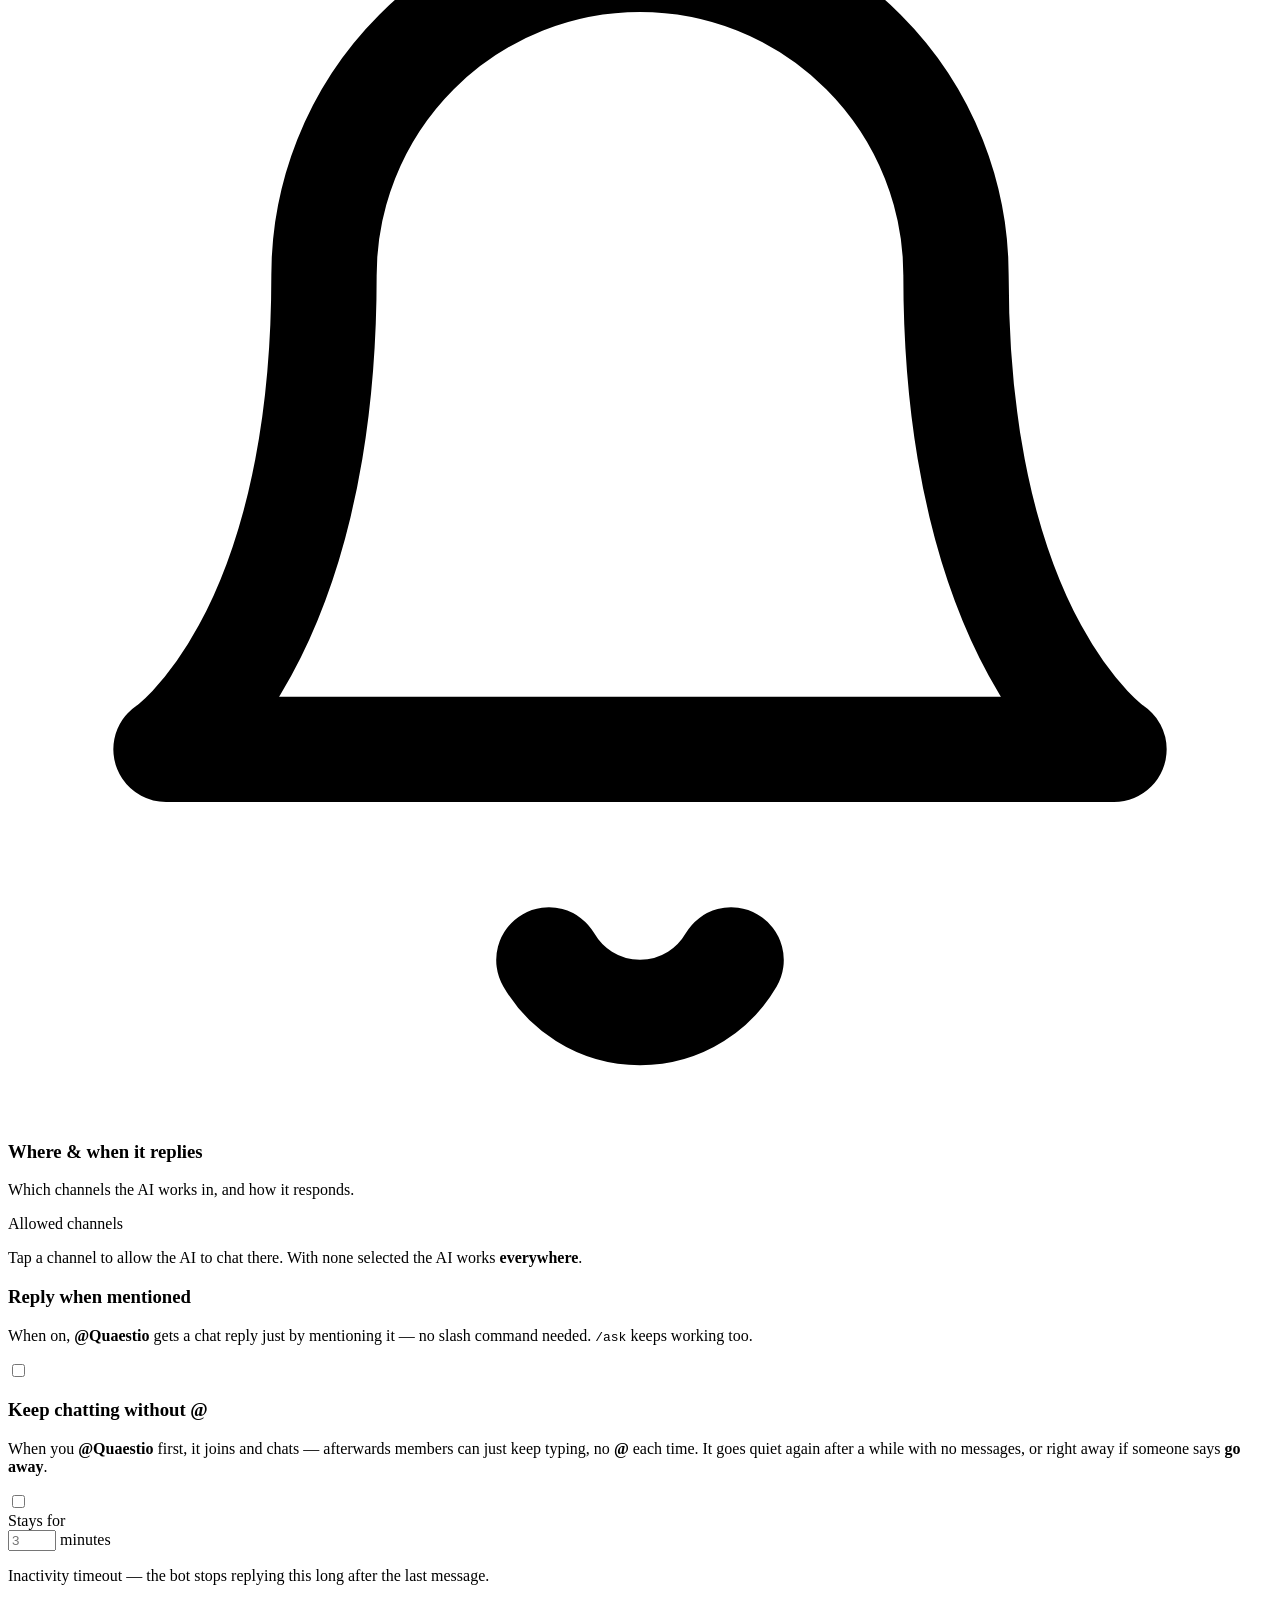
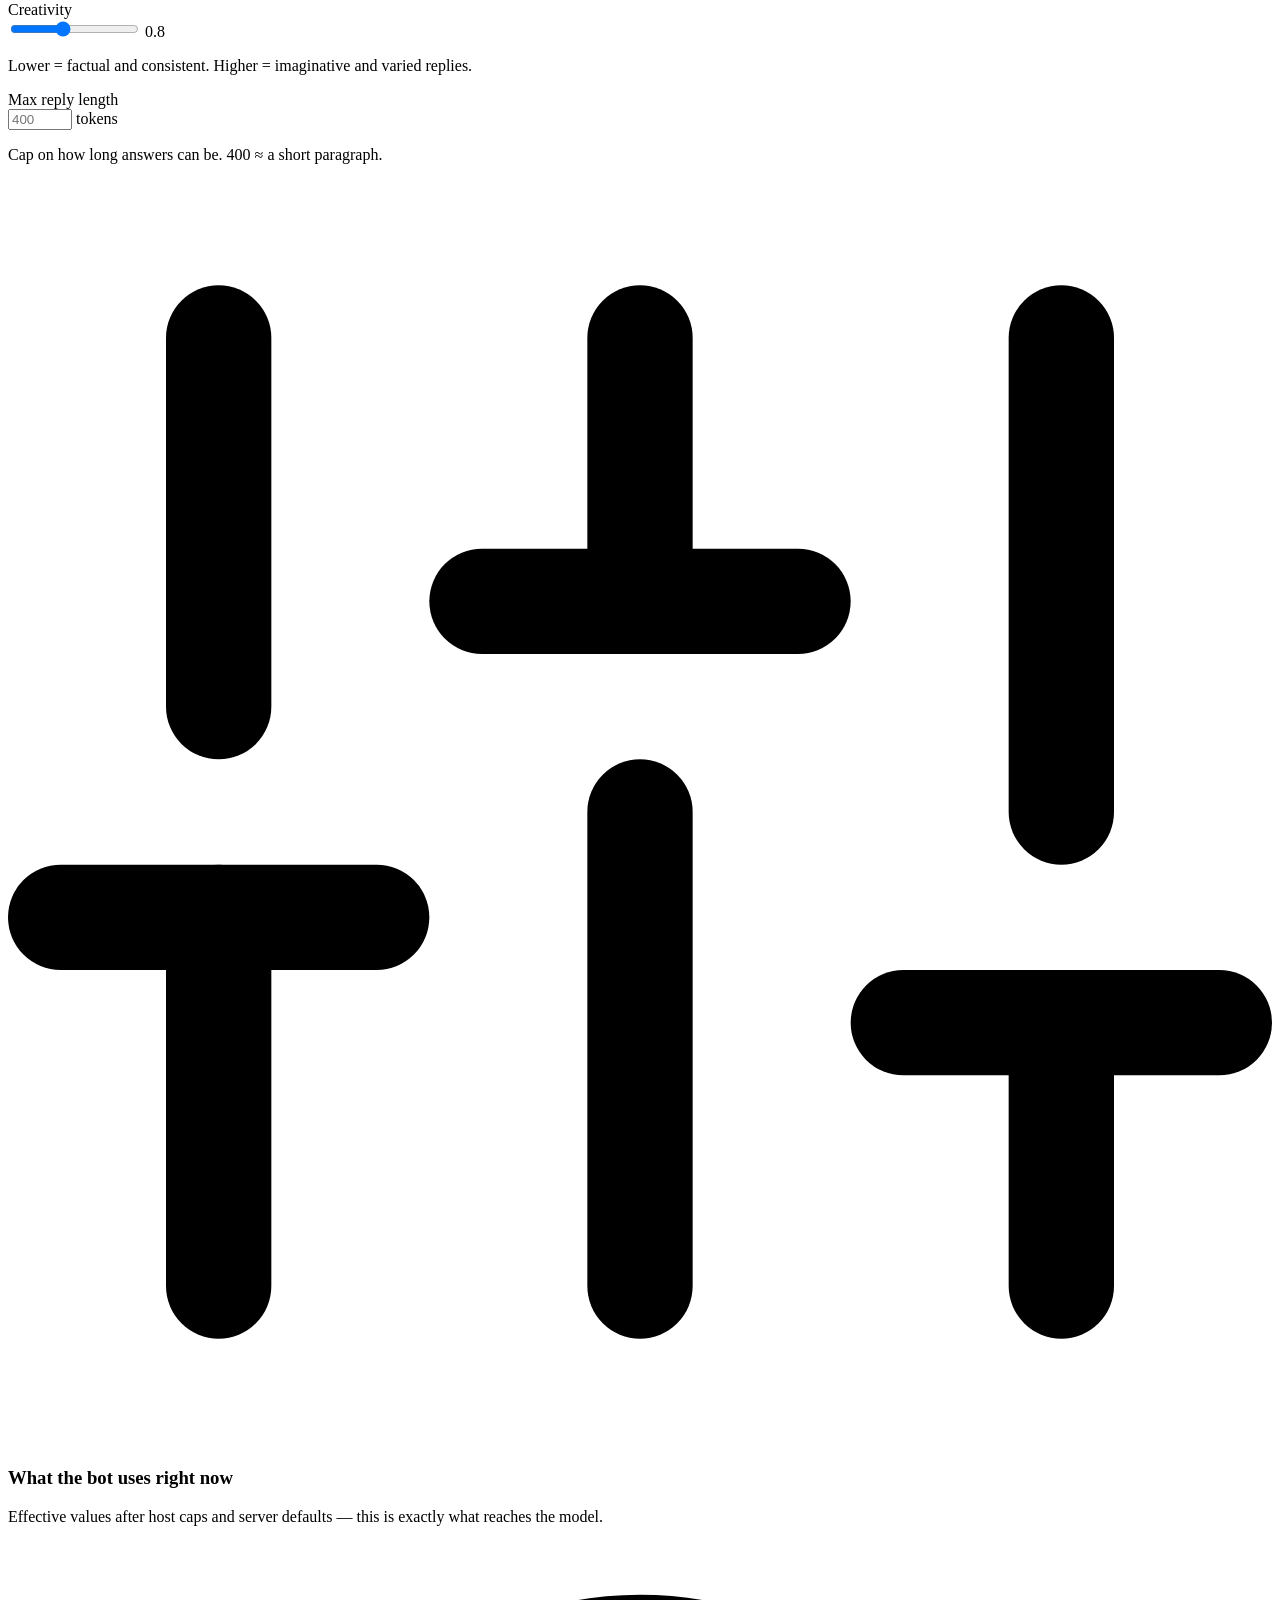
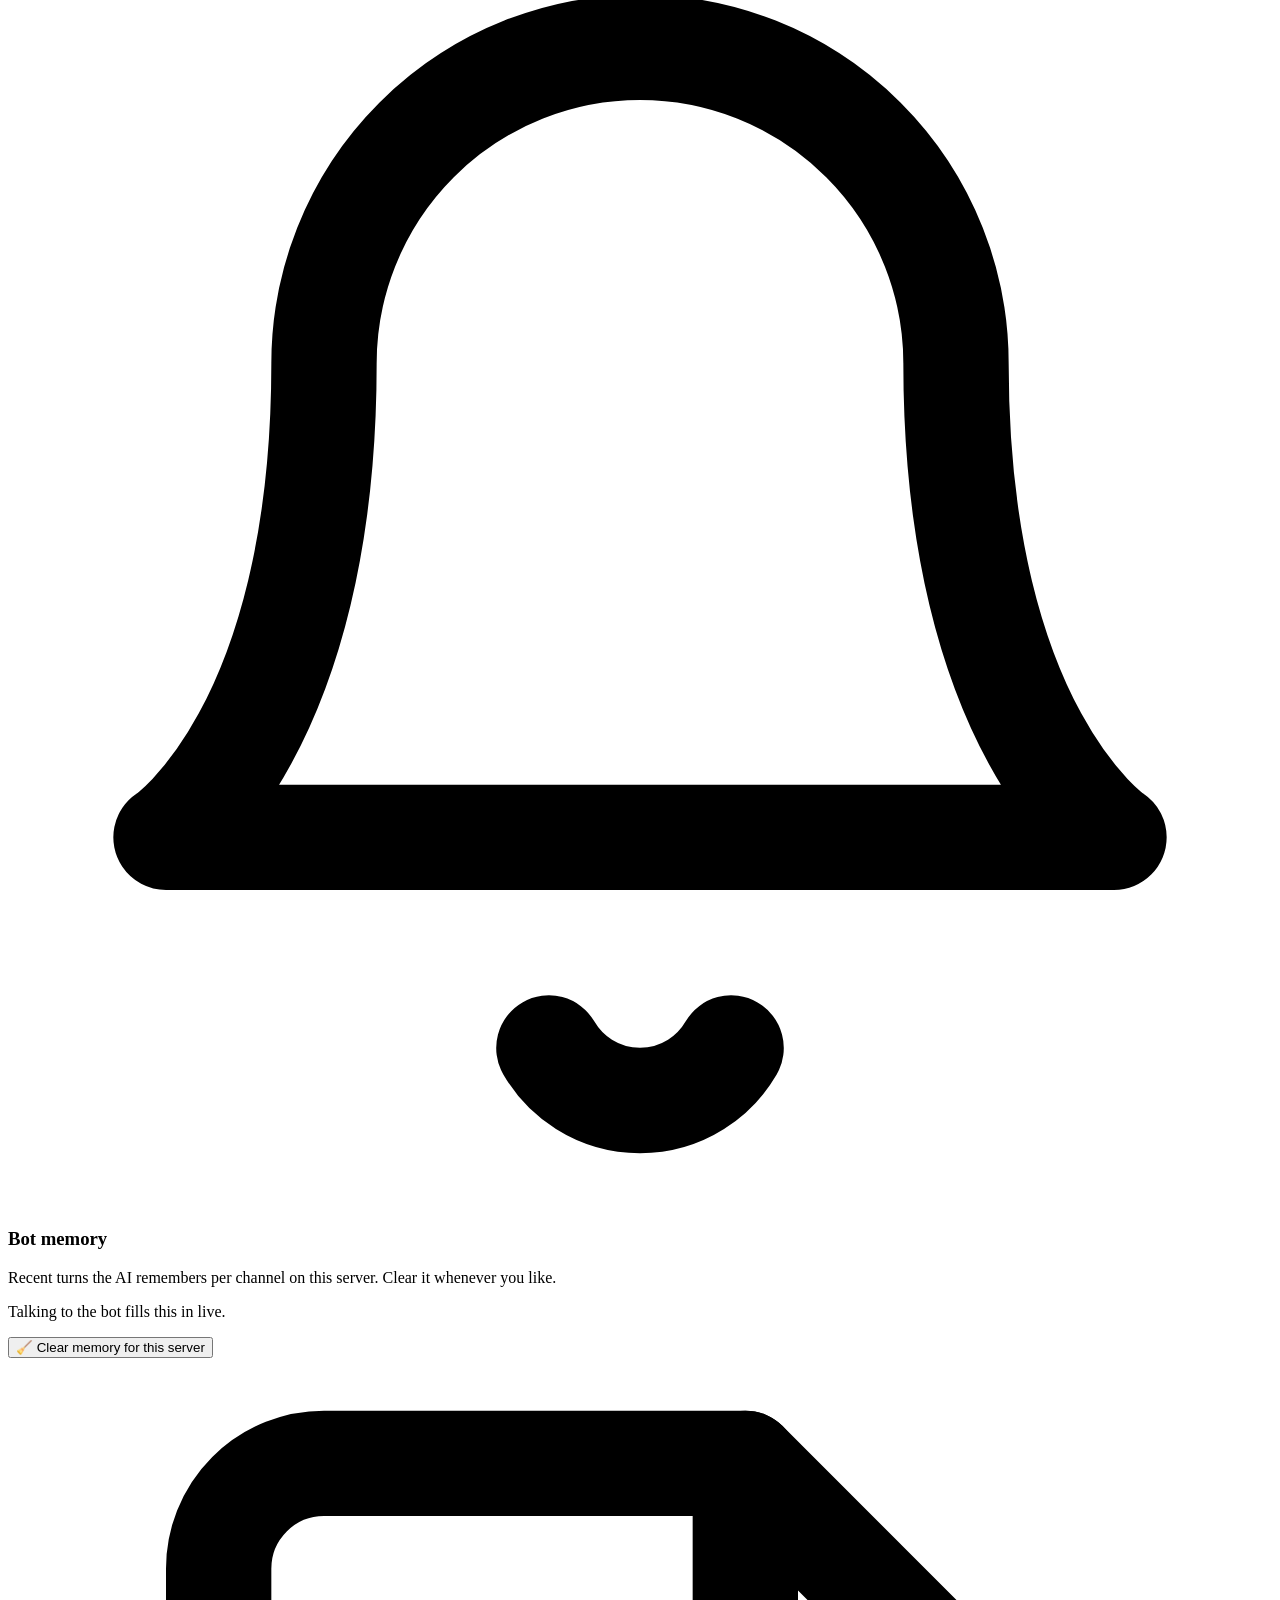
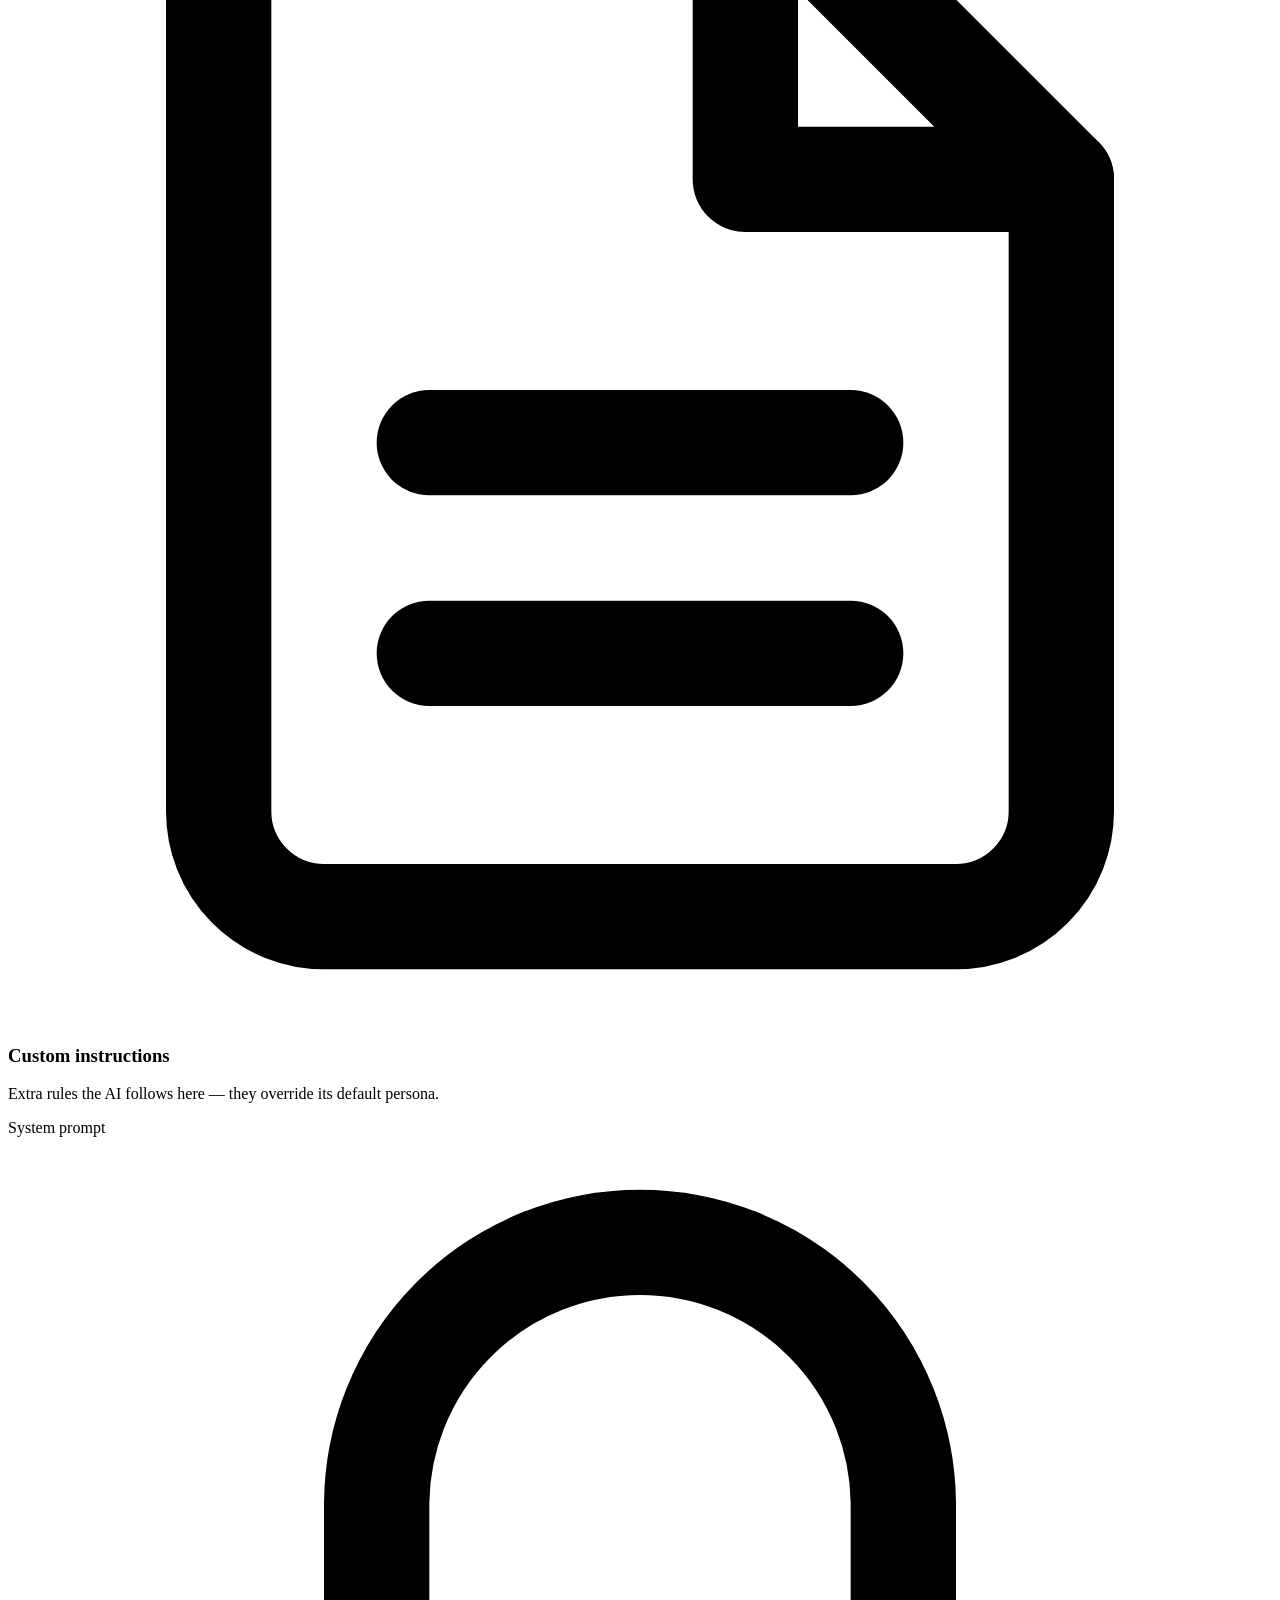
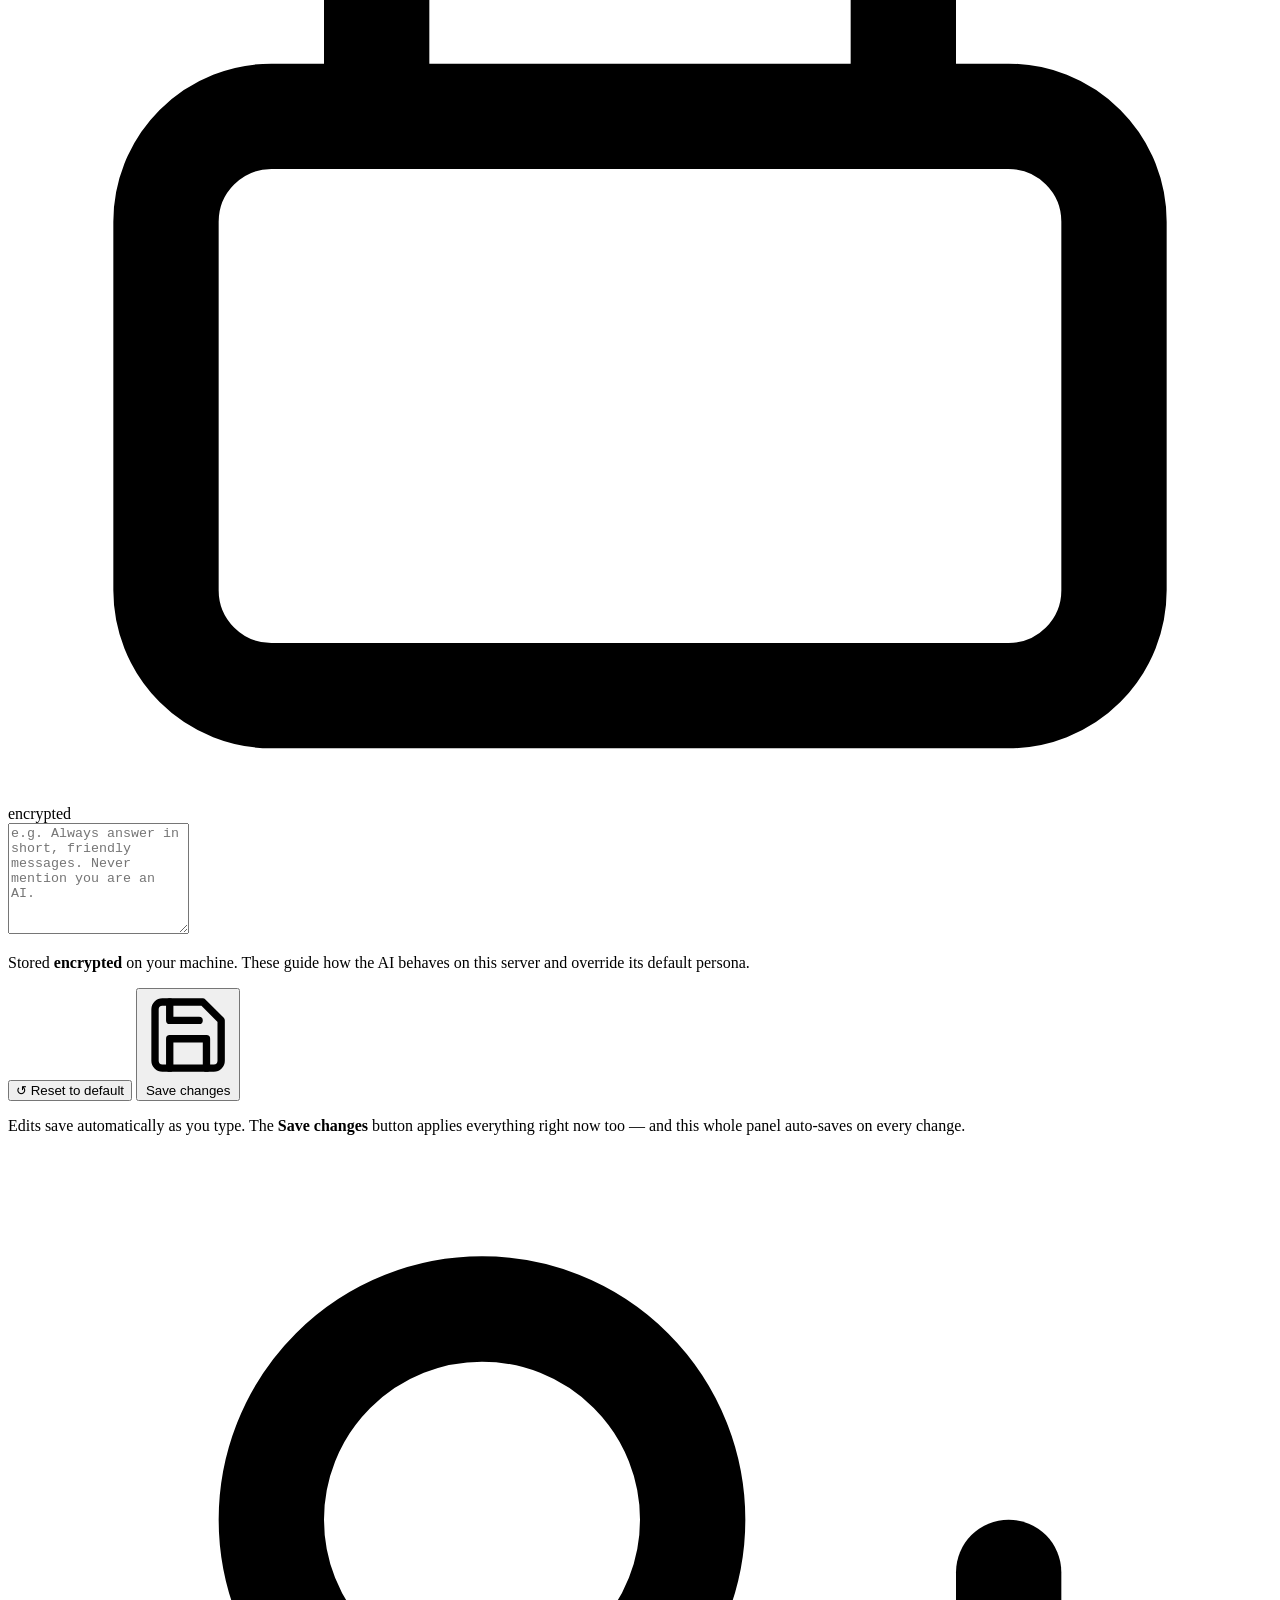
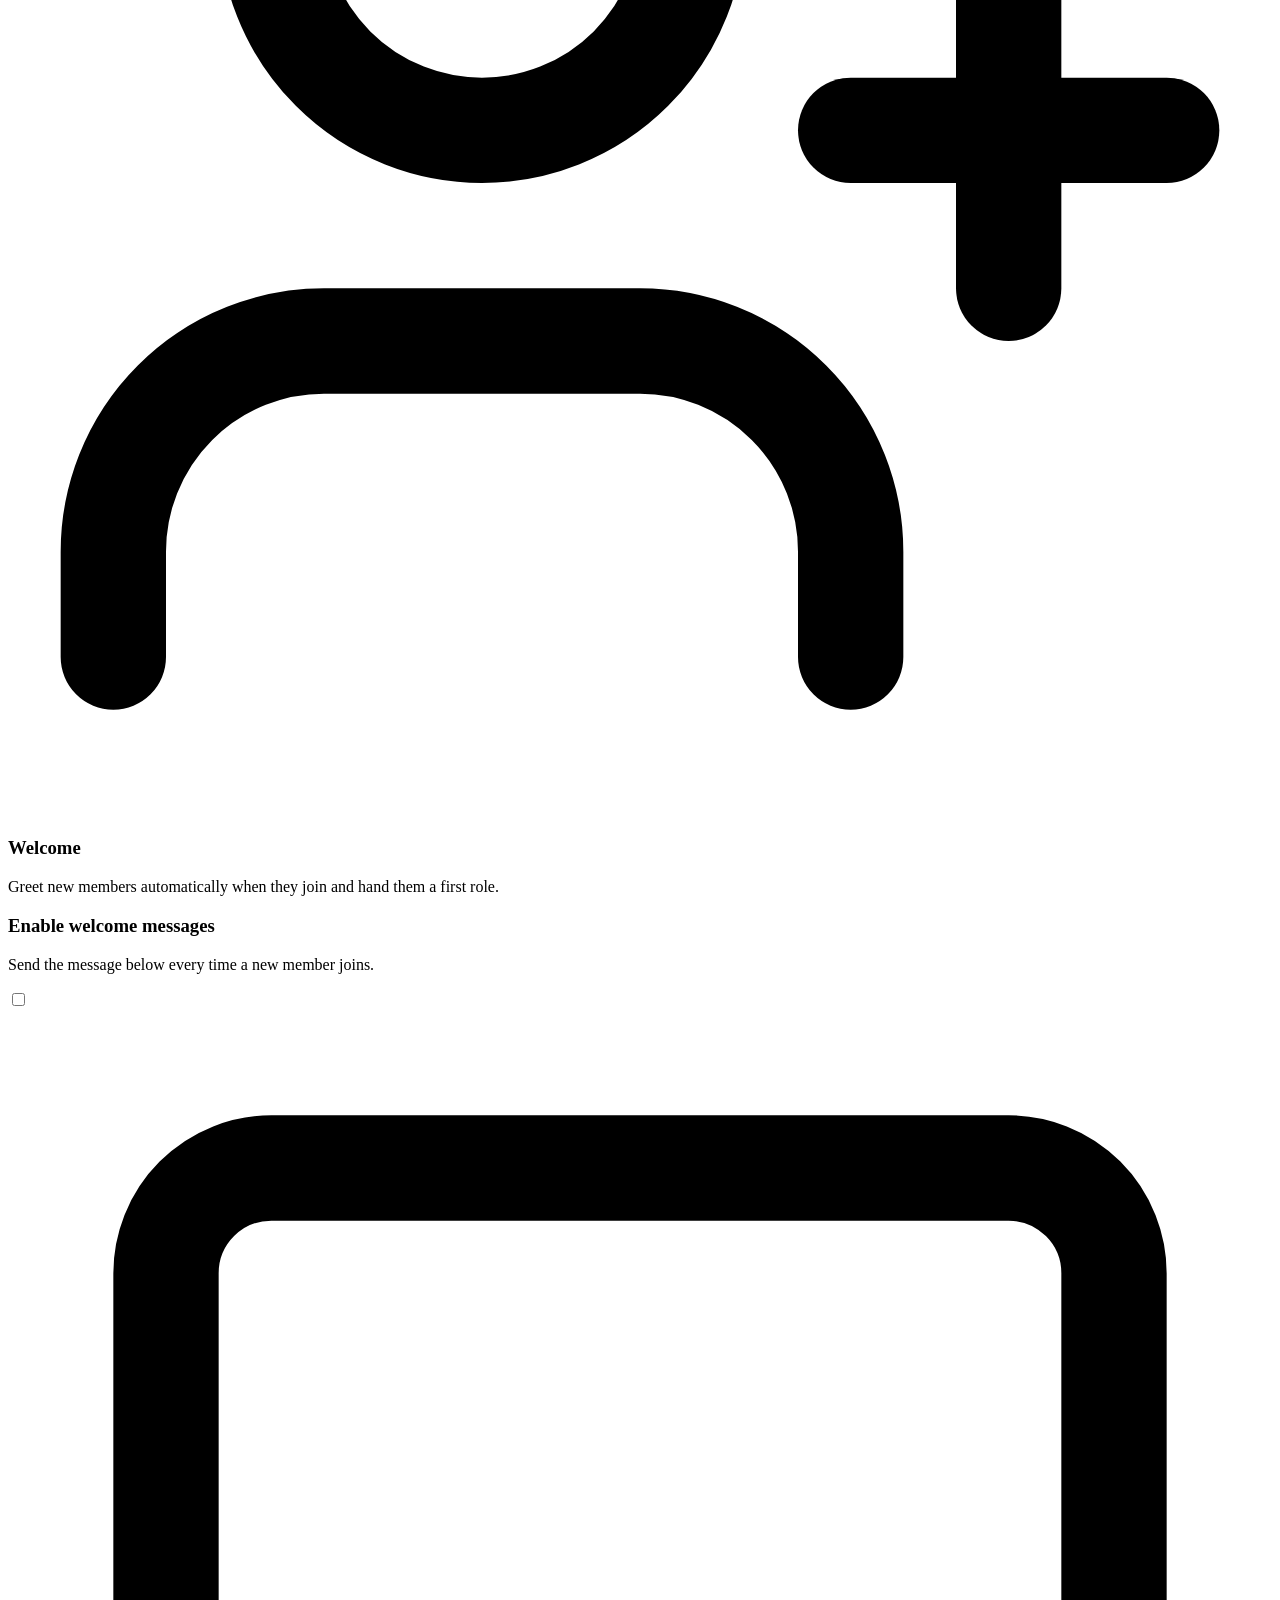
==== commit 69558040: "Auto-approve pool, scaled rewards, no-compute nudge, honest messaging - broker: nodes active immedia" ====
--- a/dashboard/static/index.html
+++ b/dashboard/static/index.html
@@ -71,8 +71,8 @@
           <svg class="ico" viewBox="0 0 24 24" fill="none" stroke="currentColor" stroke-width="2" stroke-linecap="round" stroke-linejoin="round"><path d="M4.5 16.5c-1.5 1.26-2 5-2 5s3.74-.5 5-2c.71-.84.7-2.13-.09-2.91a2.18 2.18 0 0 0-2.91-.09z"/><path d="M12 15l-3-3a22 22 0 0 1 2-3.95A12.88 12.88 0 0 1 22 2c0 2.72-.78 7.5-6 11a22.35 22.35 0 0 1-4 2z"/><path d="M9 12H4s.55-3.03 2-4c1.62-1.08 5 0 5 0"/><path d="M12 15v5s3.03-.55 4-2c1.08-1.62 0-5 0-5"/></svg>
         </span>
         <div>
-          <h3>Run Quaestio on your own machine</h3>
-          <p>One command installs the bot + a friendly manager on macOS, Linux or Windows. No admin needed. Pick yours:</p>
+          <h3>Lend compute from your own machine</h3>
+          <p>One command installs the AI engine + a friendly manager on macOS, Linux or Windows — you host <strong>compute for the shared bot</strong>, never a bot of your own. No Discord setup, no tokens. Pick yours:</p>
         </div>
       </div>
       <div class="seg seg-tabs" id="os-seg">
@@ -88,9 +88,9 @@
       <div class="selfhost-grid">
         <div class="selfhost-card">
           <h4>🧭 The manager (CLI)</h4>
-          <p class="muted">After installing, `quaestio` is a command on your PATH. Just type it to open a full-screen interactive TUI (arrow keys to pick, Enter to run) — update, settings, uninstall, contribute, local web panel:</p>
+          <p class="muted">After installing, `quaestio` is a command on your PATH. Just type it to open a full-screen interactive TUI (arrow keys to pick, Enter to run) — pool-serve, pool status, contribute, update, uninstall:</p>
           <div class="code-block"><pre><code>quaestio</code></pre></div>
-          <p class="muted">…or one-liners: <code>quaestio help</code>, <code>status</code>, <code>settings</code>, <code>contribute</code>, <code>update</code>, <code>uninstall</code>.</p>
+          <p class="muted">…or one-liners: <code>quaestio help</code>, <code>pool-serve</code>, <code>pool</code>, <code>contribute</code>, <code>update</code>, <code>uninstall</code>.</p>
         </div>
         <div class="selfhost-card">
           <h4>⚡ Contribute to the pool</h4>
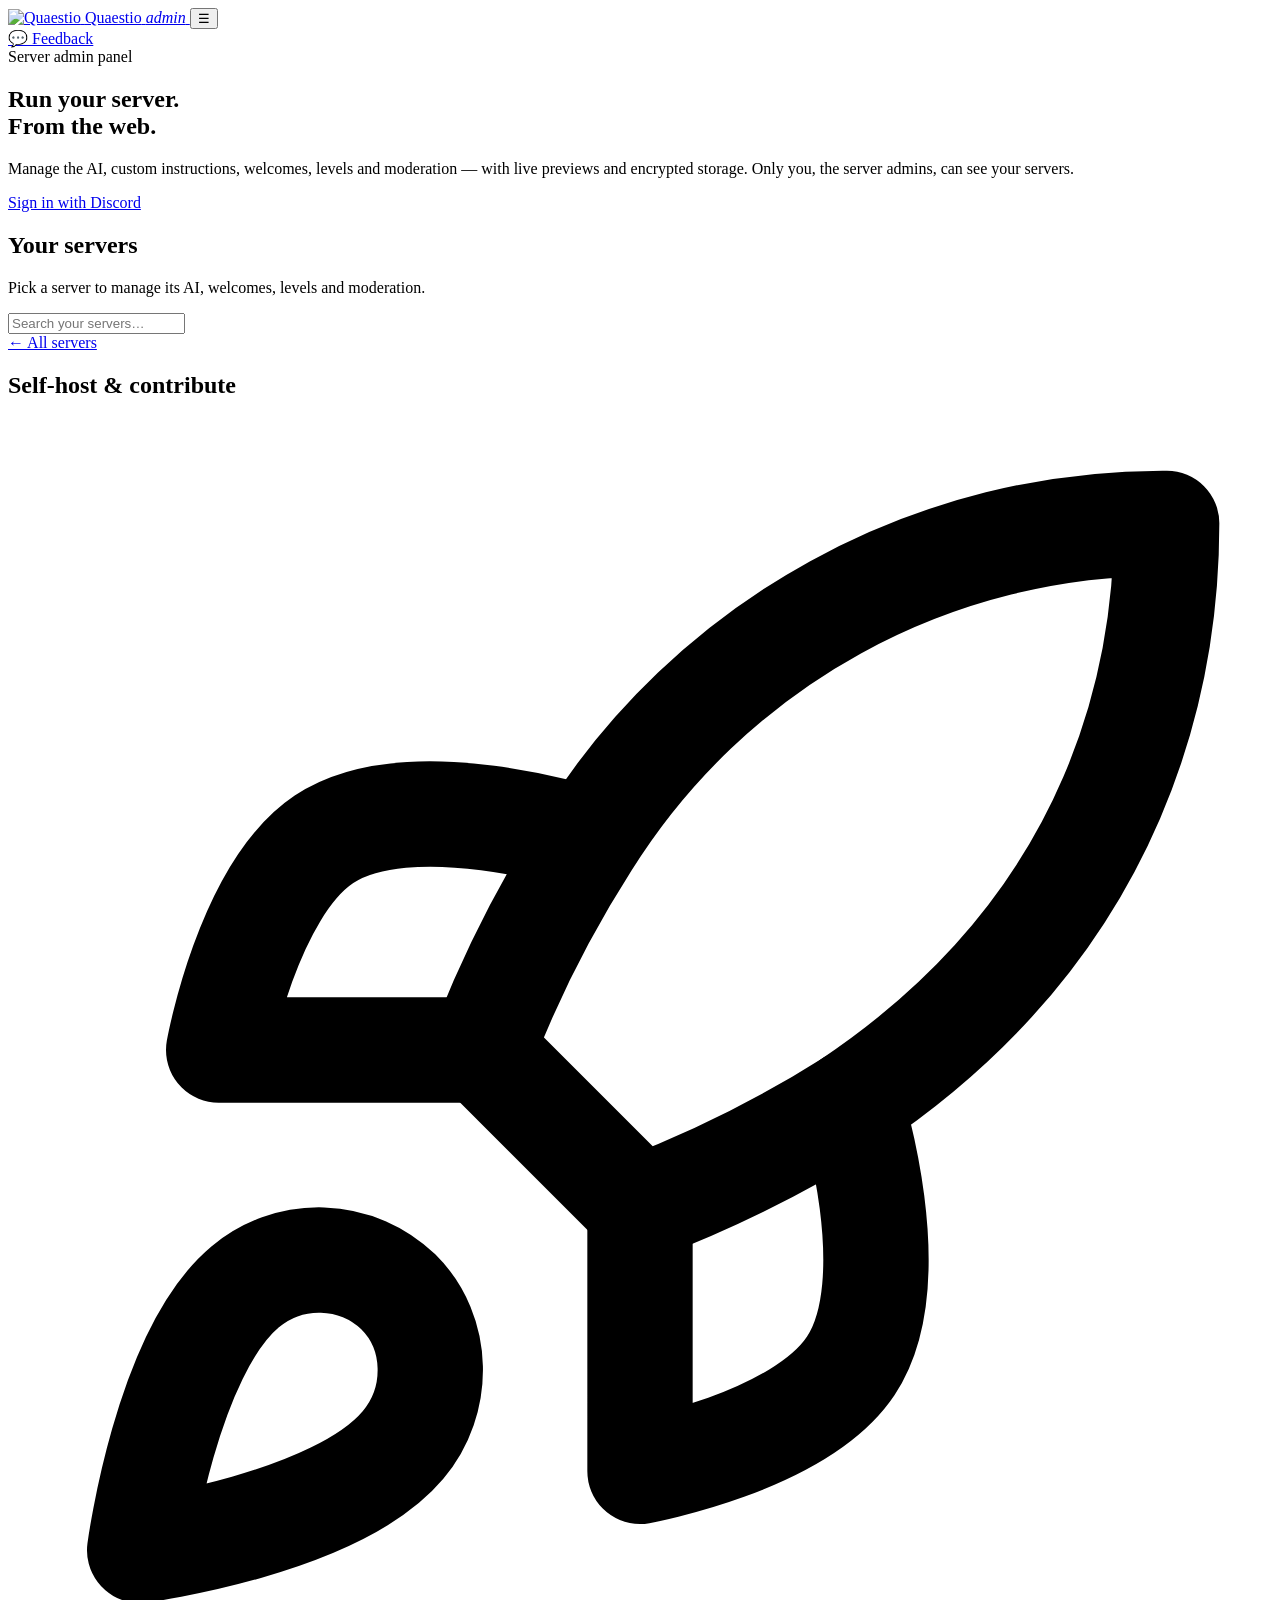
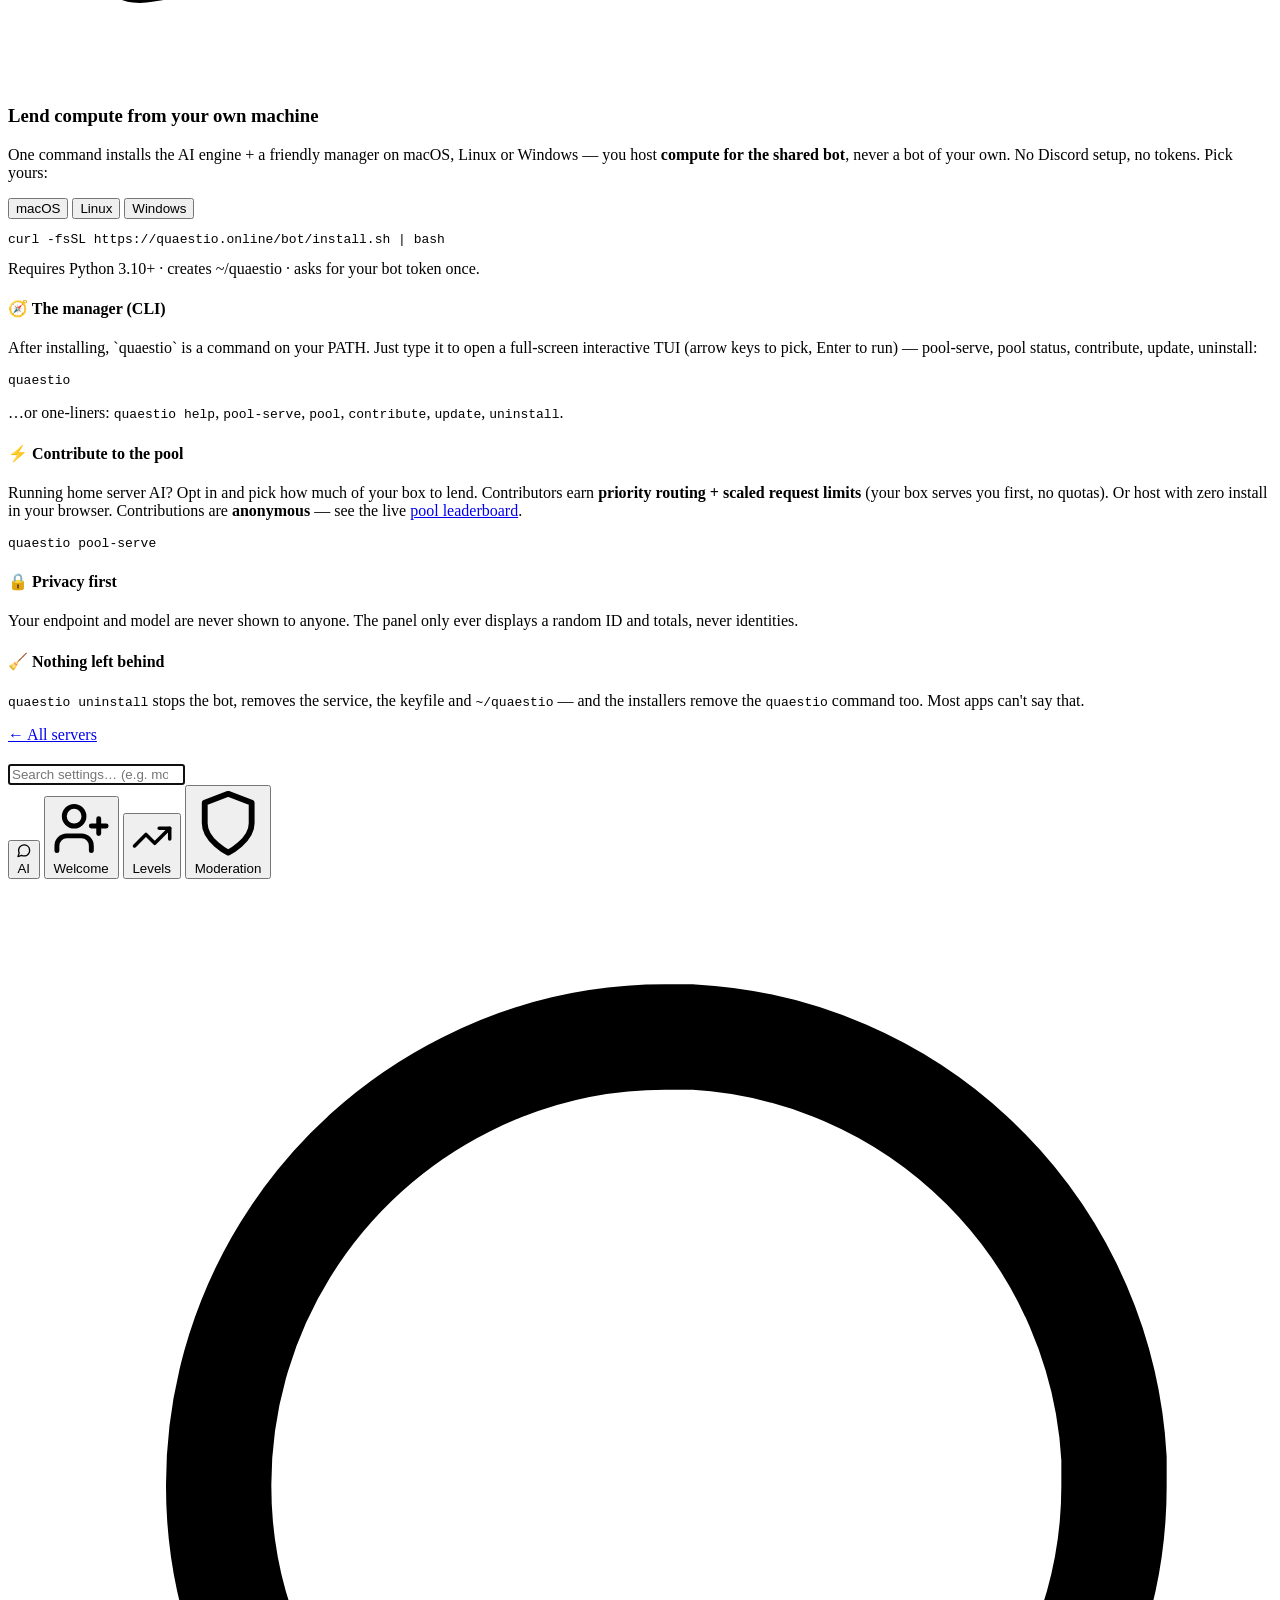
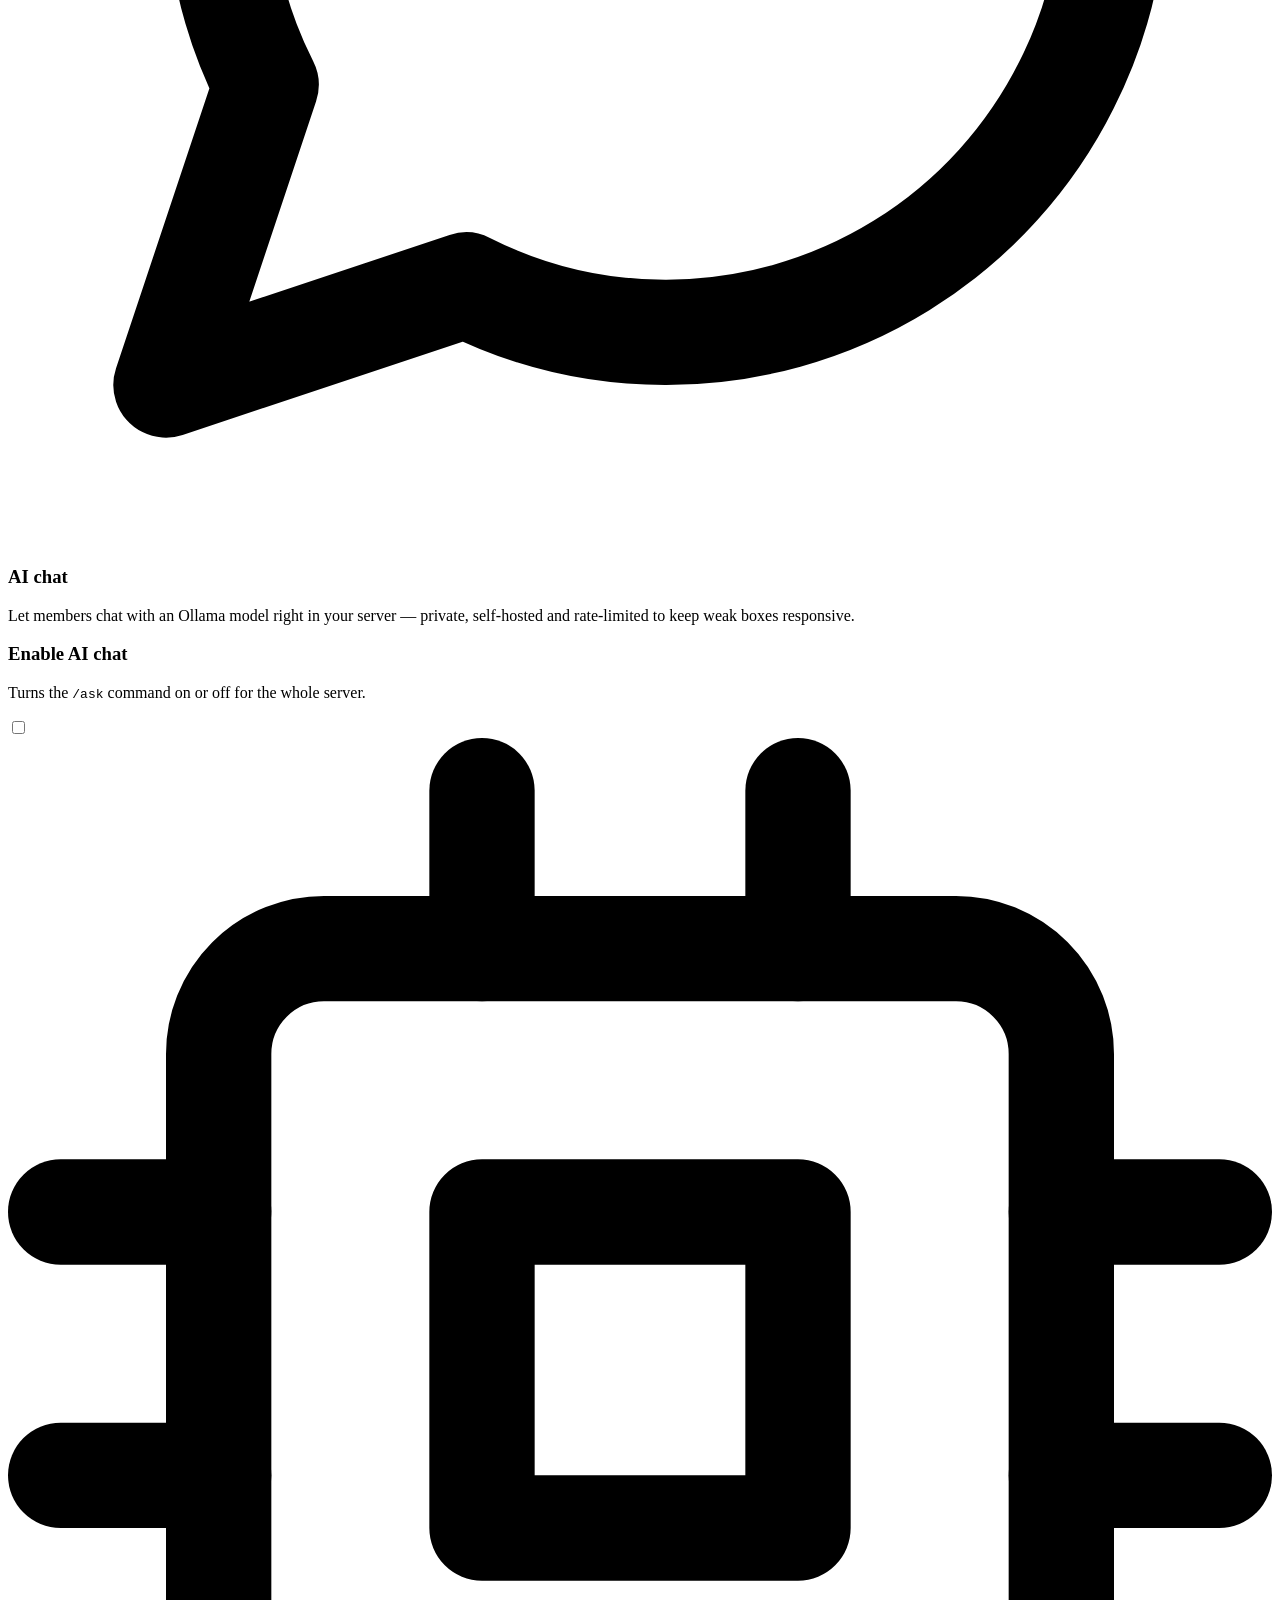
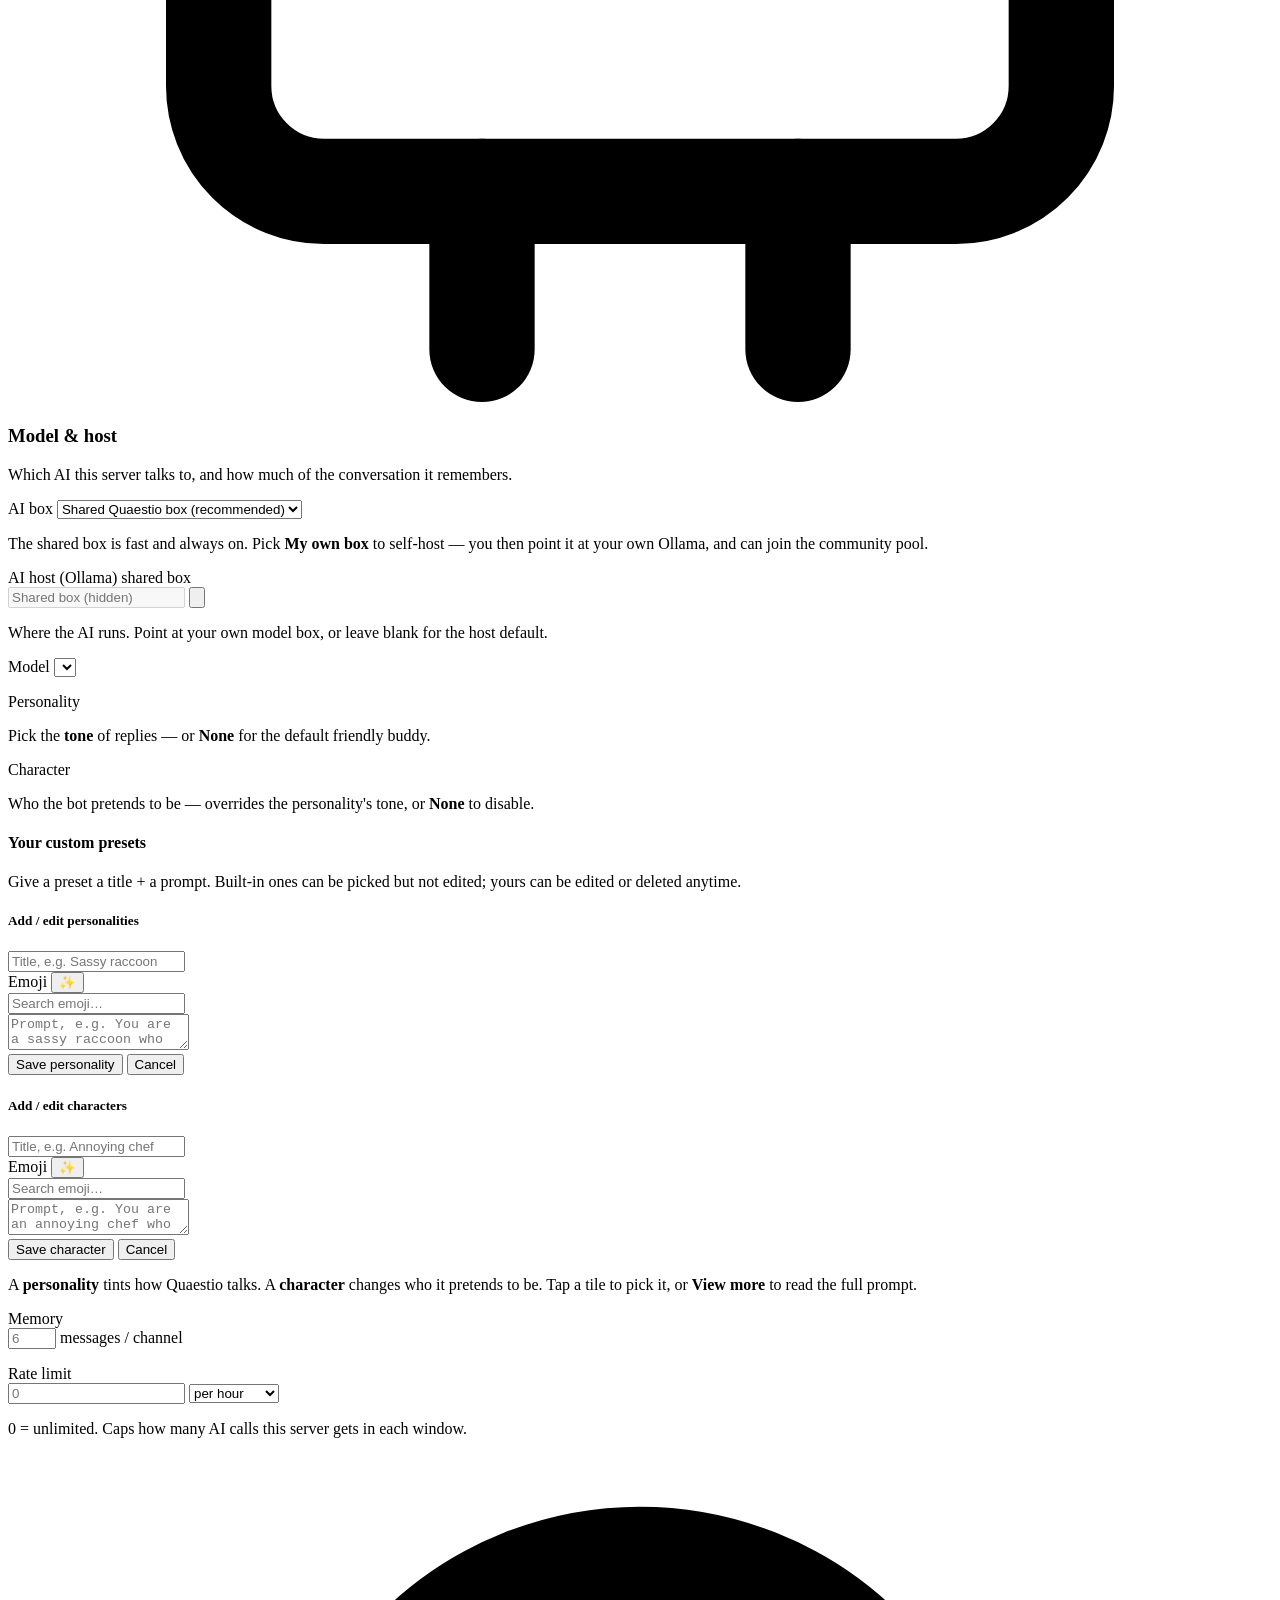
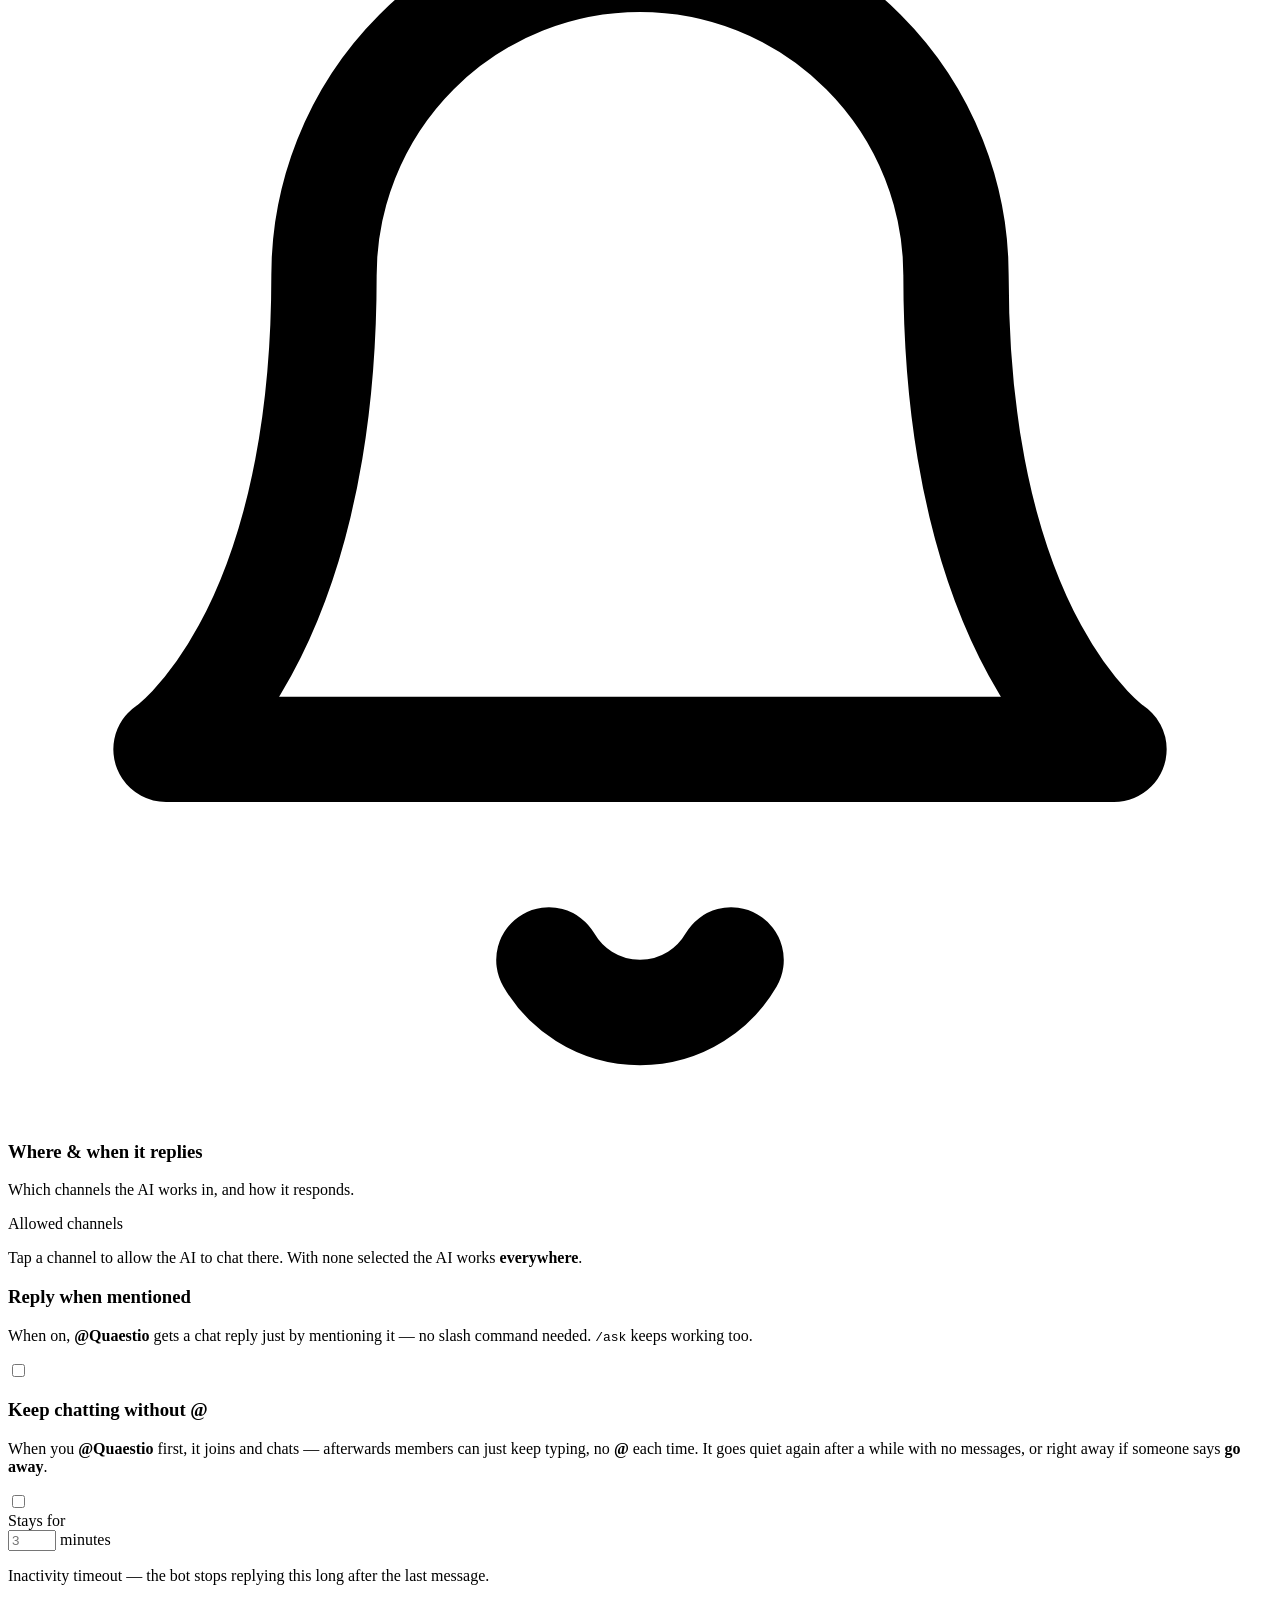
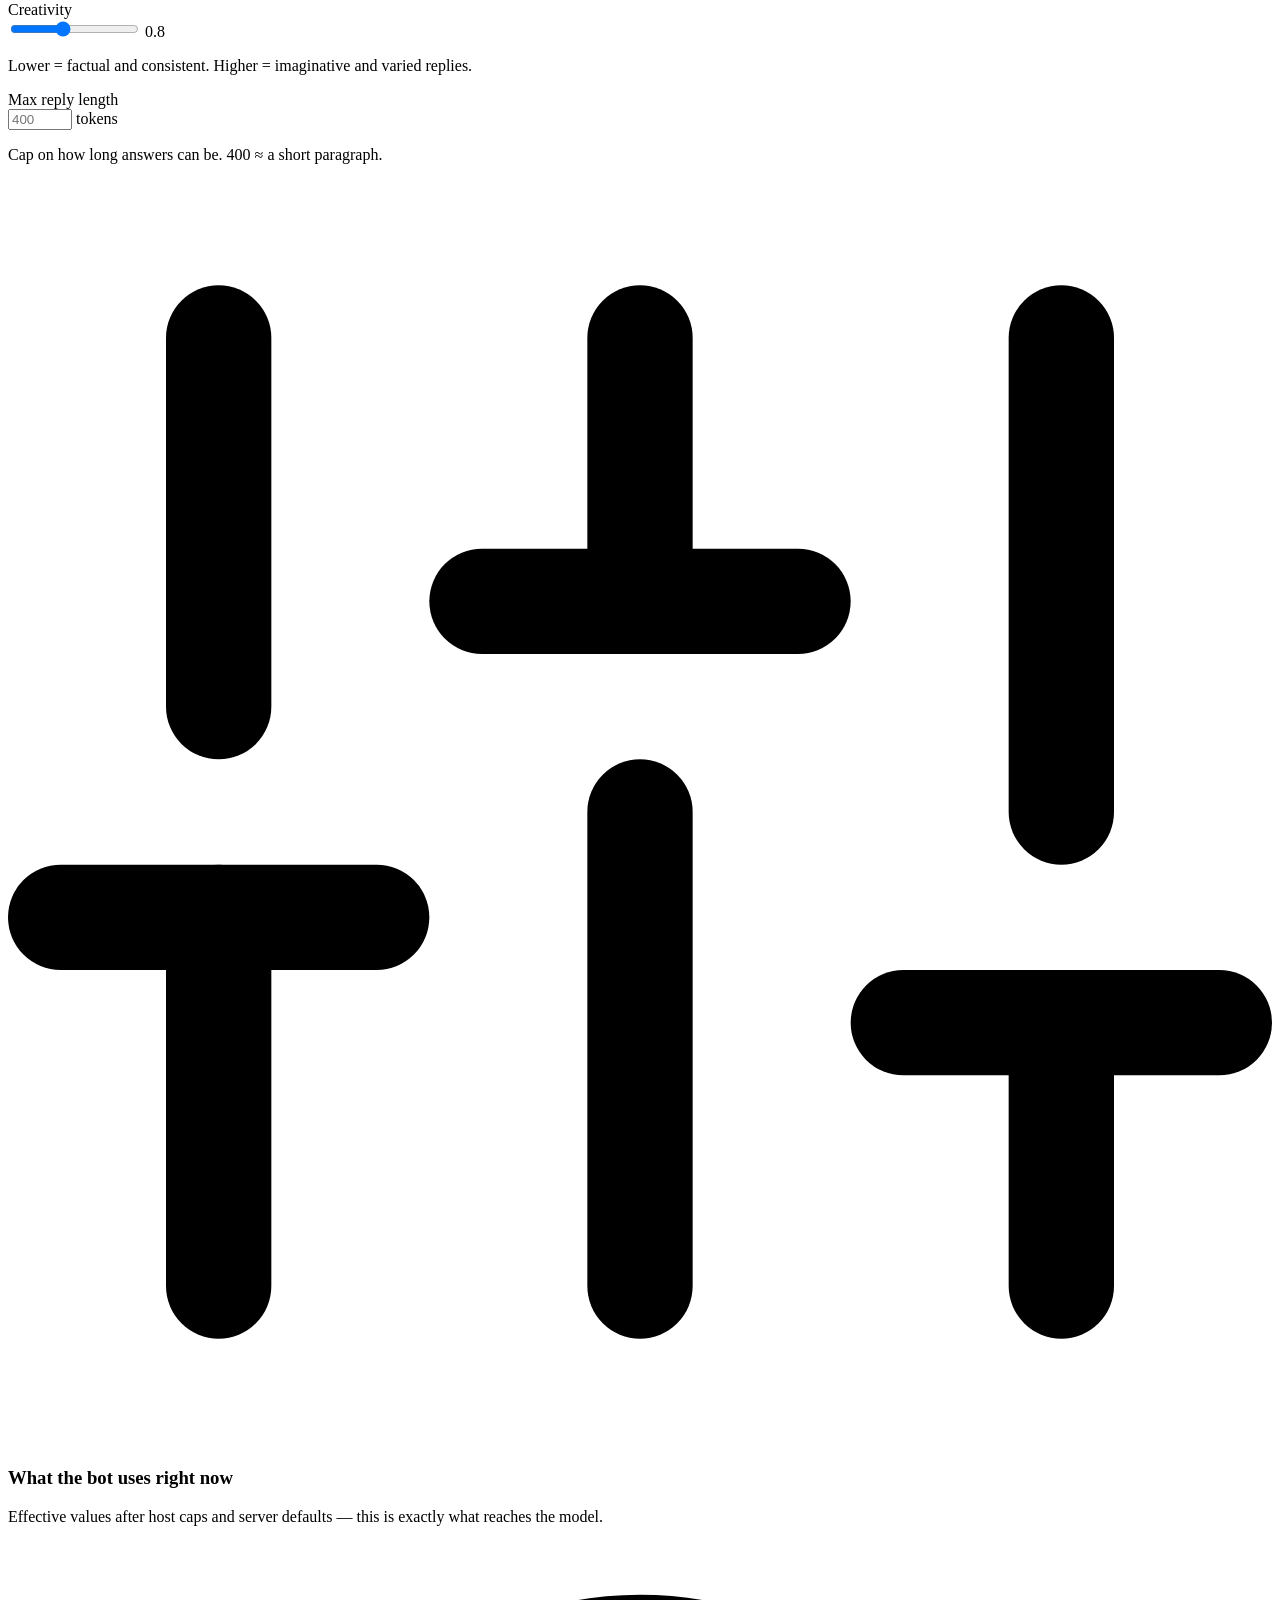
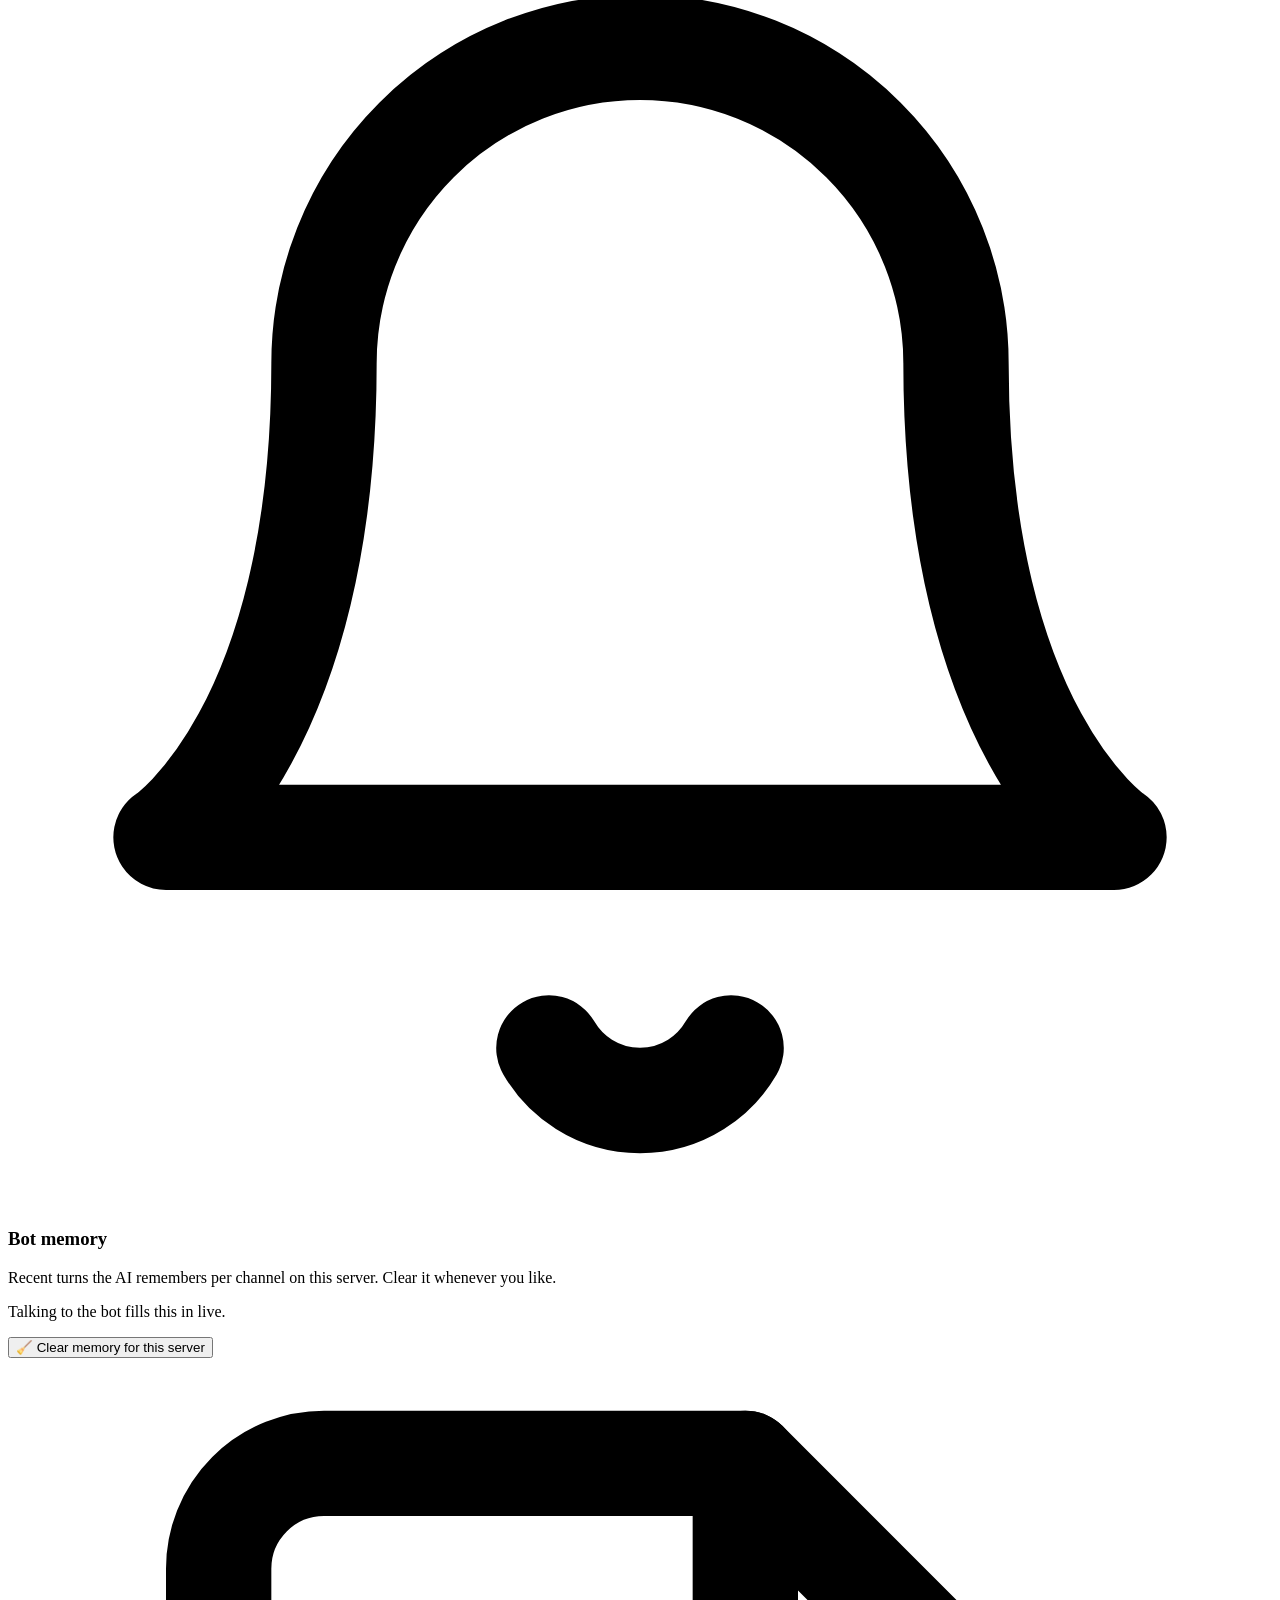
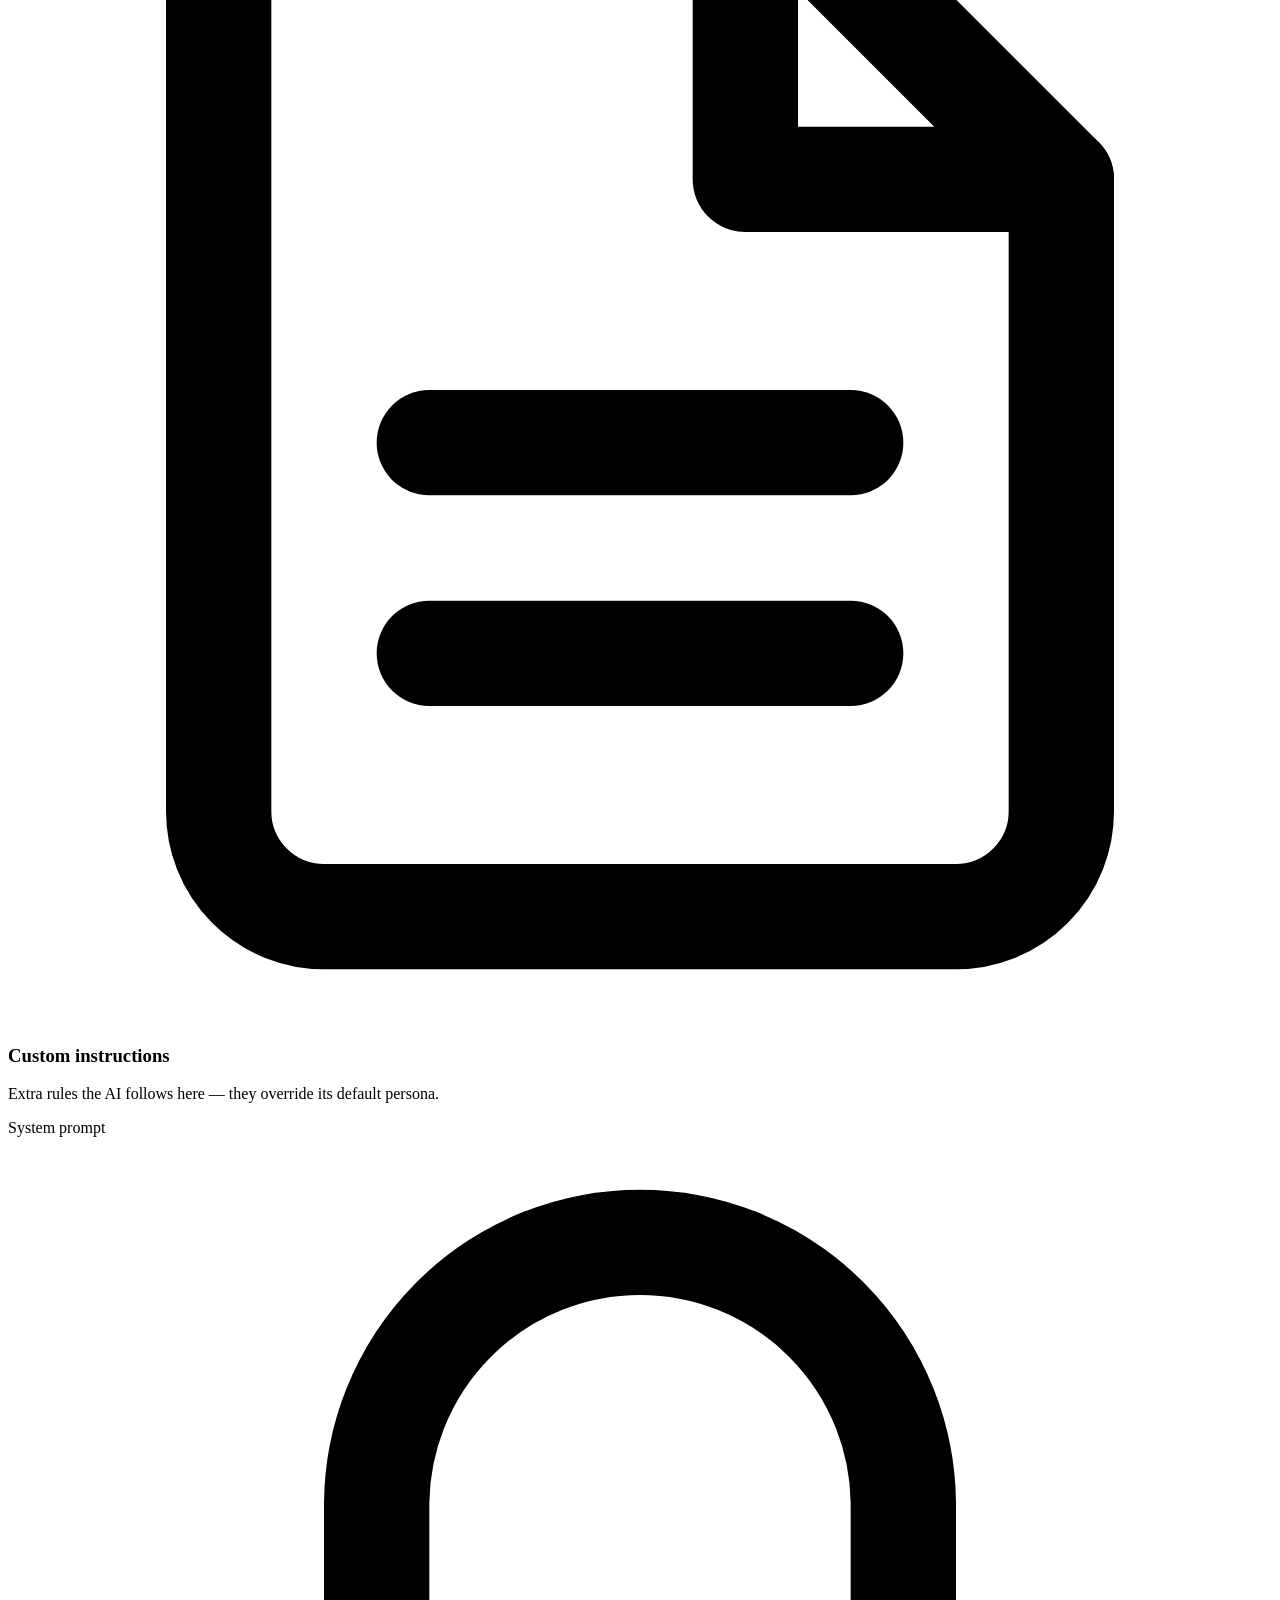
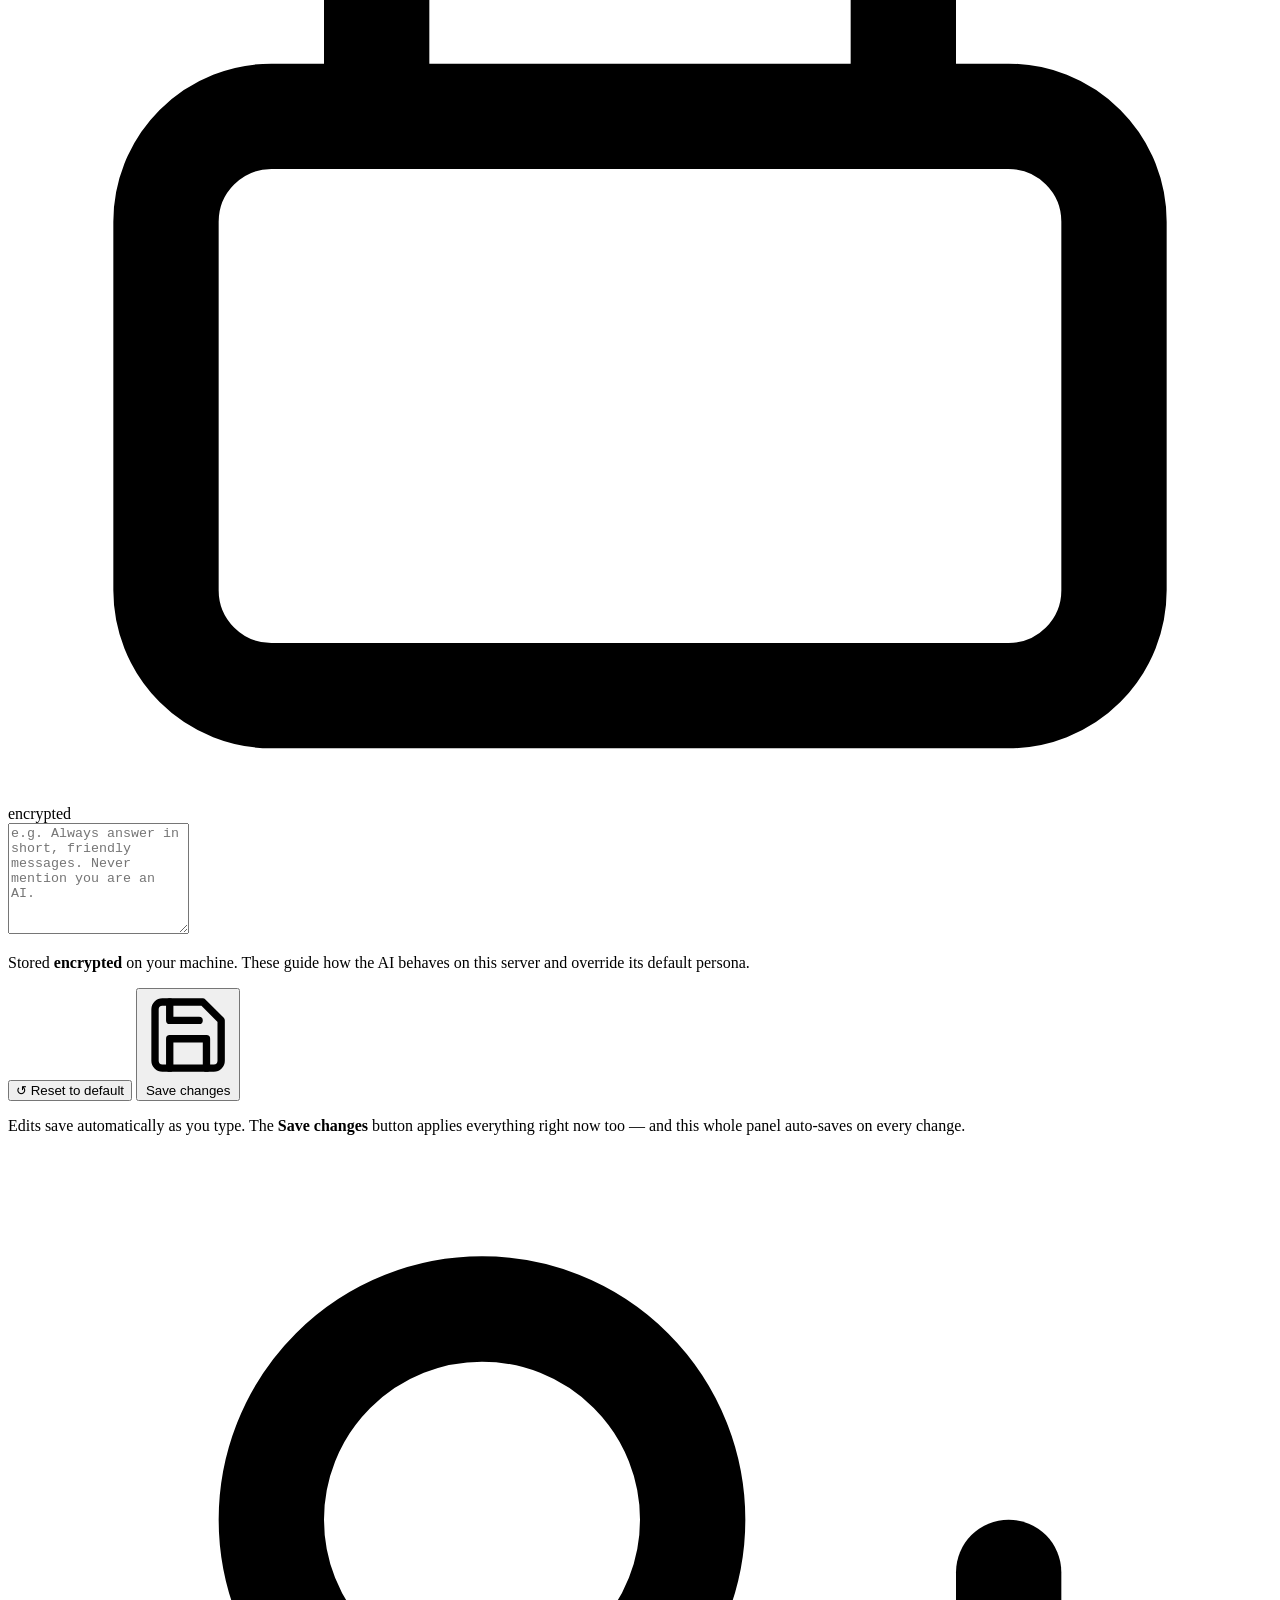
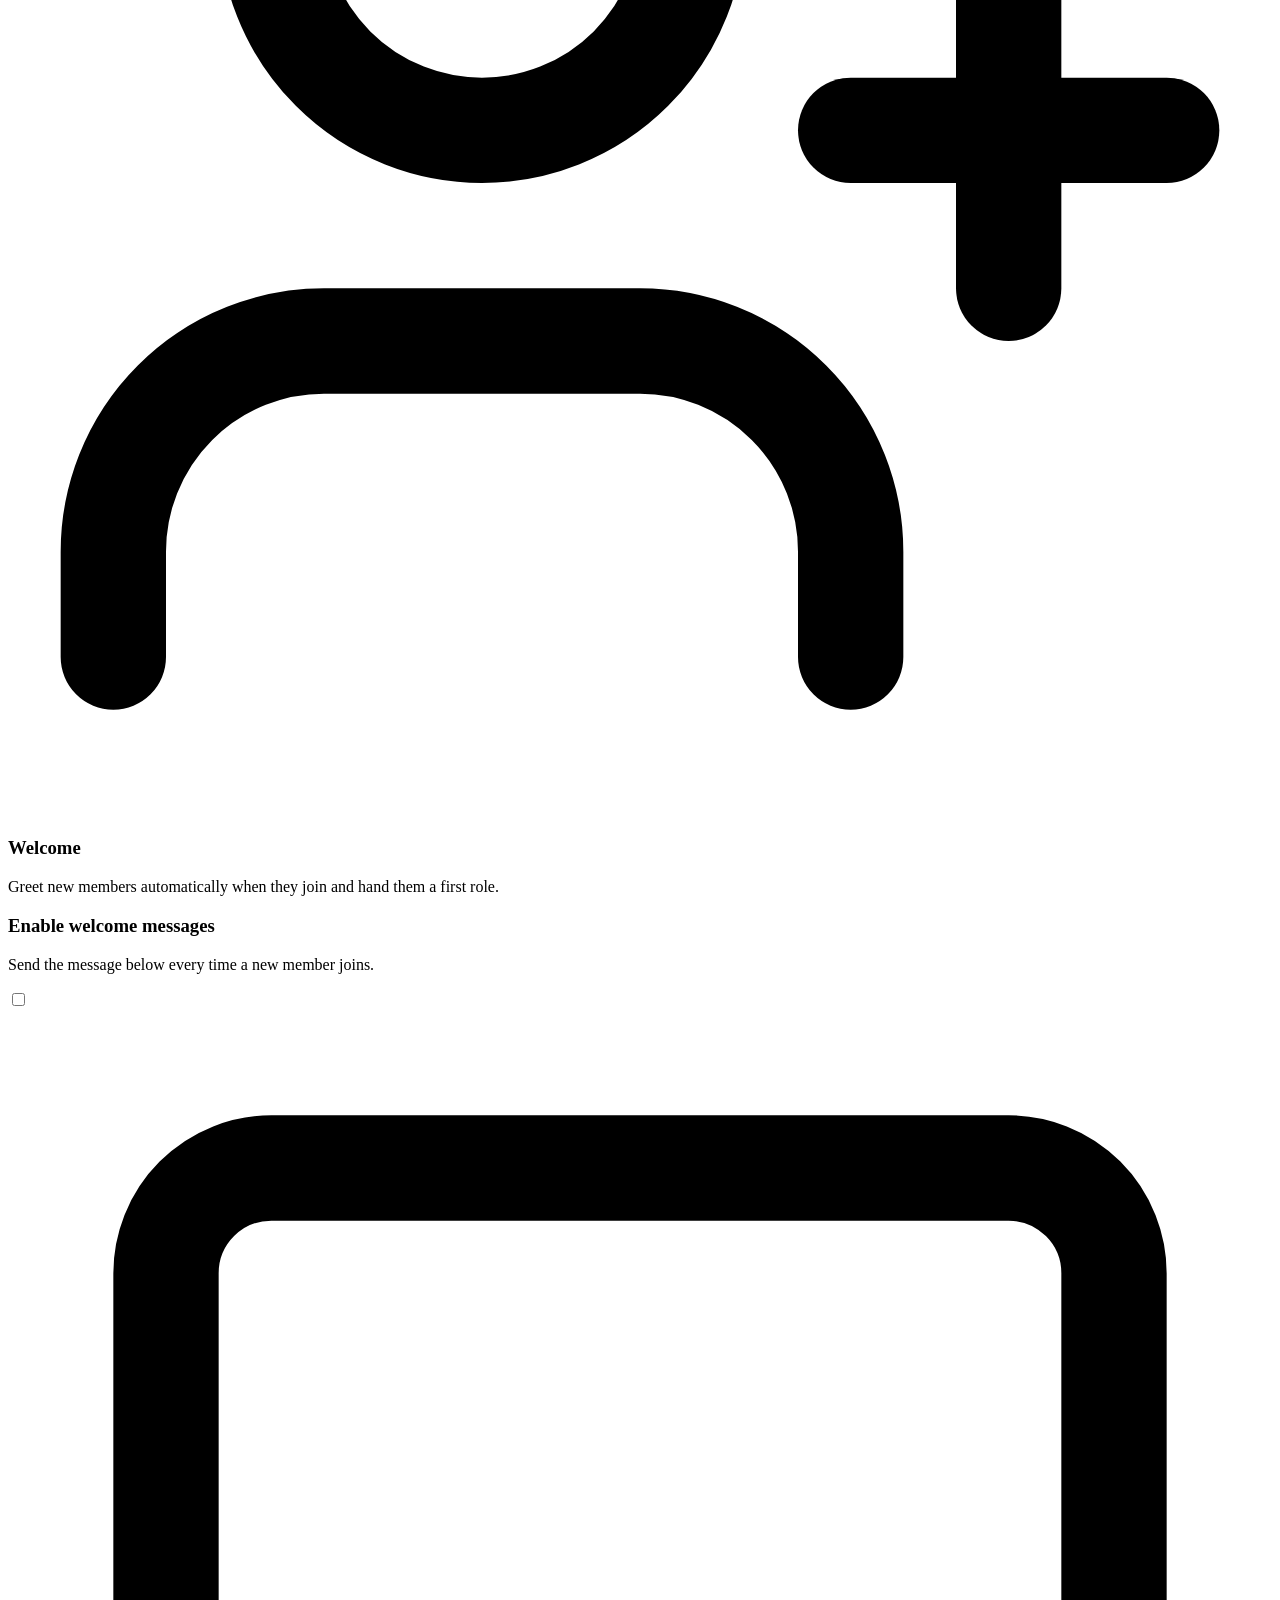
==== commit b22d7e15: "Quiet bot, model trust, lively pool page - replies never ping; /ask defers silently (typing only); D" ====
--- a/dashboard/static/index.html
+++ b/dashboard/static/index.html
@@ -94,8 +94,8 @@
         </div>
         <div class="selfhost-card">
           <h4>⚡ Contribute to the pool</h4>
-          <p class="muted">Running home server AI? Opt in and pick how much of your box to lend. Contributors earn <strong>priority routing + 3x request limits</strong> (your box serves you first, no quotas). Contributions are <strong>anonymous</strong> — a random node ID, endpoint + model encrypted at rest — so nobody can piece together who contributes.</p>
-          <div class="code-block"><pre><code>quaestio contribute</code></pre></div>
+          <p class="muted">Running home server AI? Opt in and pick how much of your box to lend. Contributors earn <strong>priority routing + scaled request limits</strong> (your box serves you first, no quotas). Or host with zero install in your browser. Contributions are <strong>anonymous</strong> — see the live <a href="https://pool.quaestio.online">pool leaderboard</a>.</p>
+          <div class="code-block"><pre><code>quaestio pool-serve</code></pre></div>
         </div>
         <div class="selfhost-card">
           <h4>🔒 Privacy first</h4>
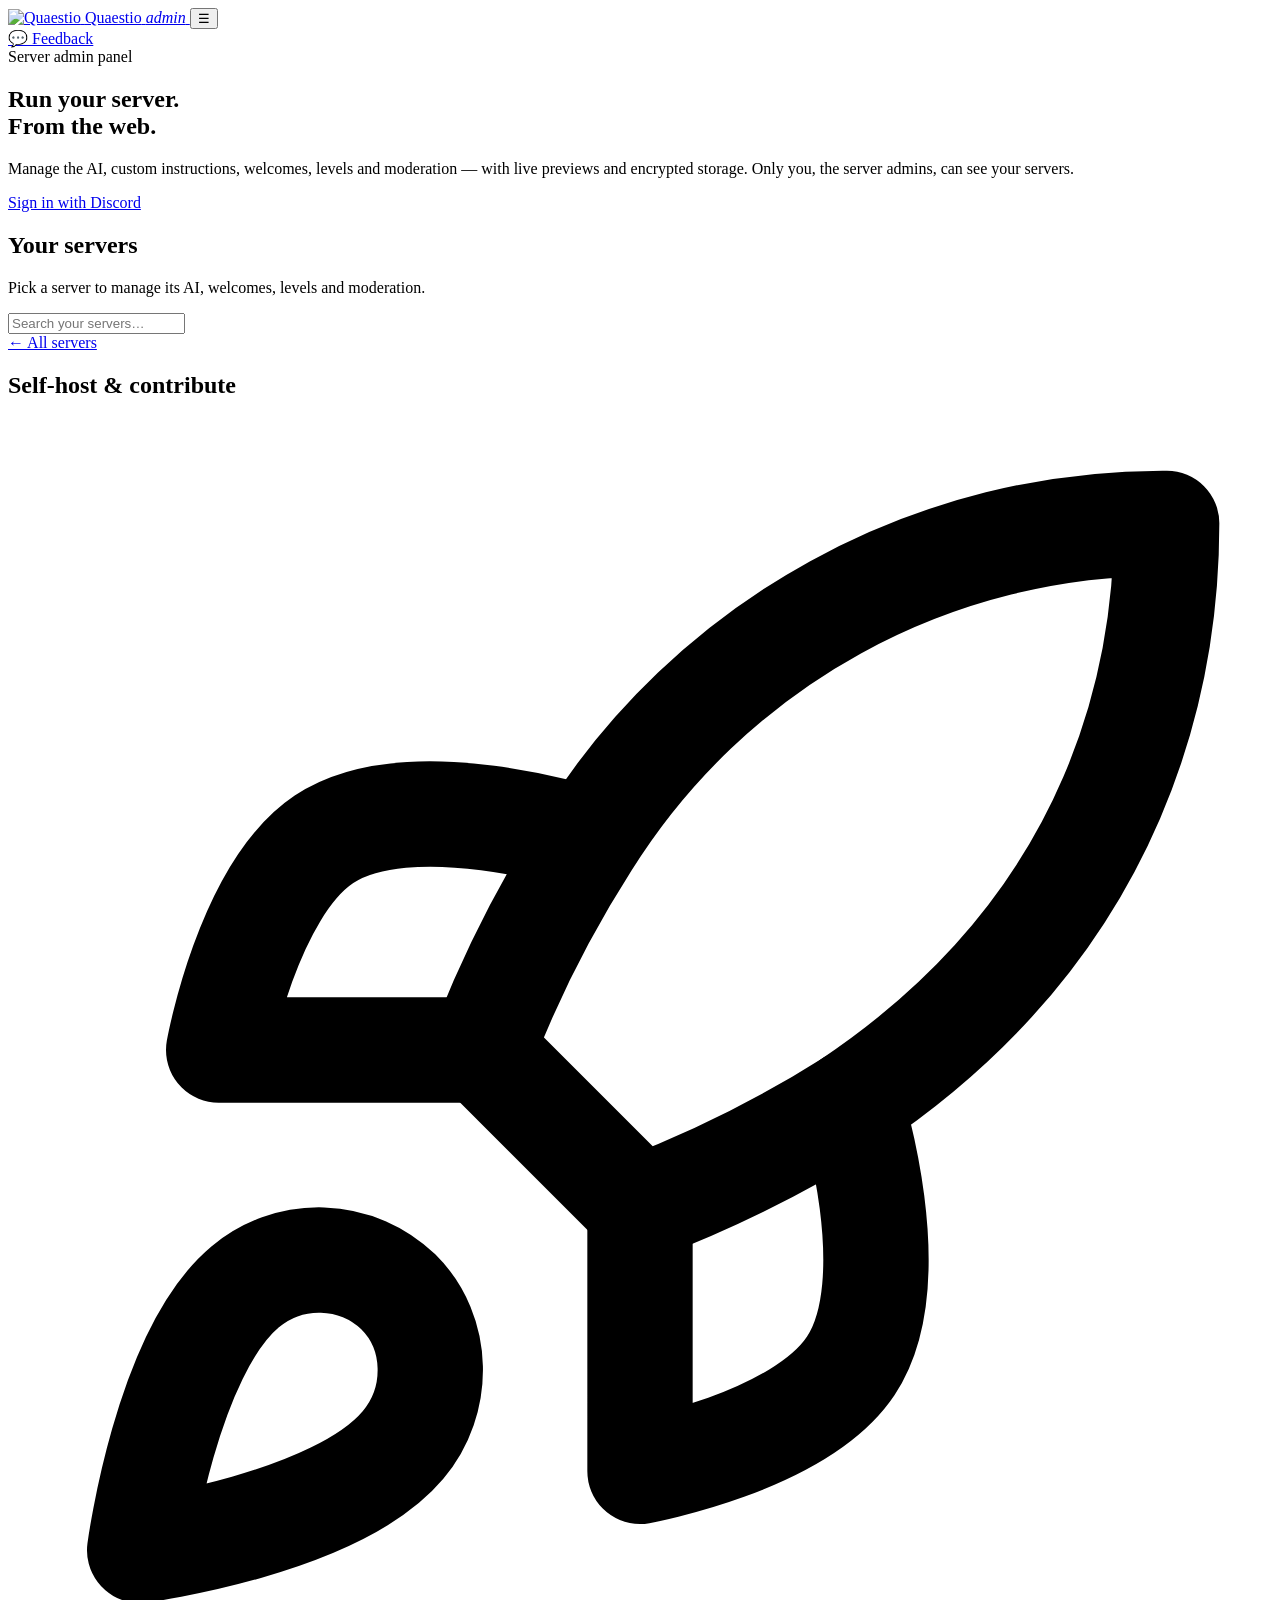
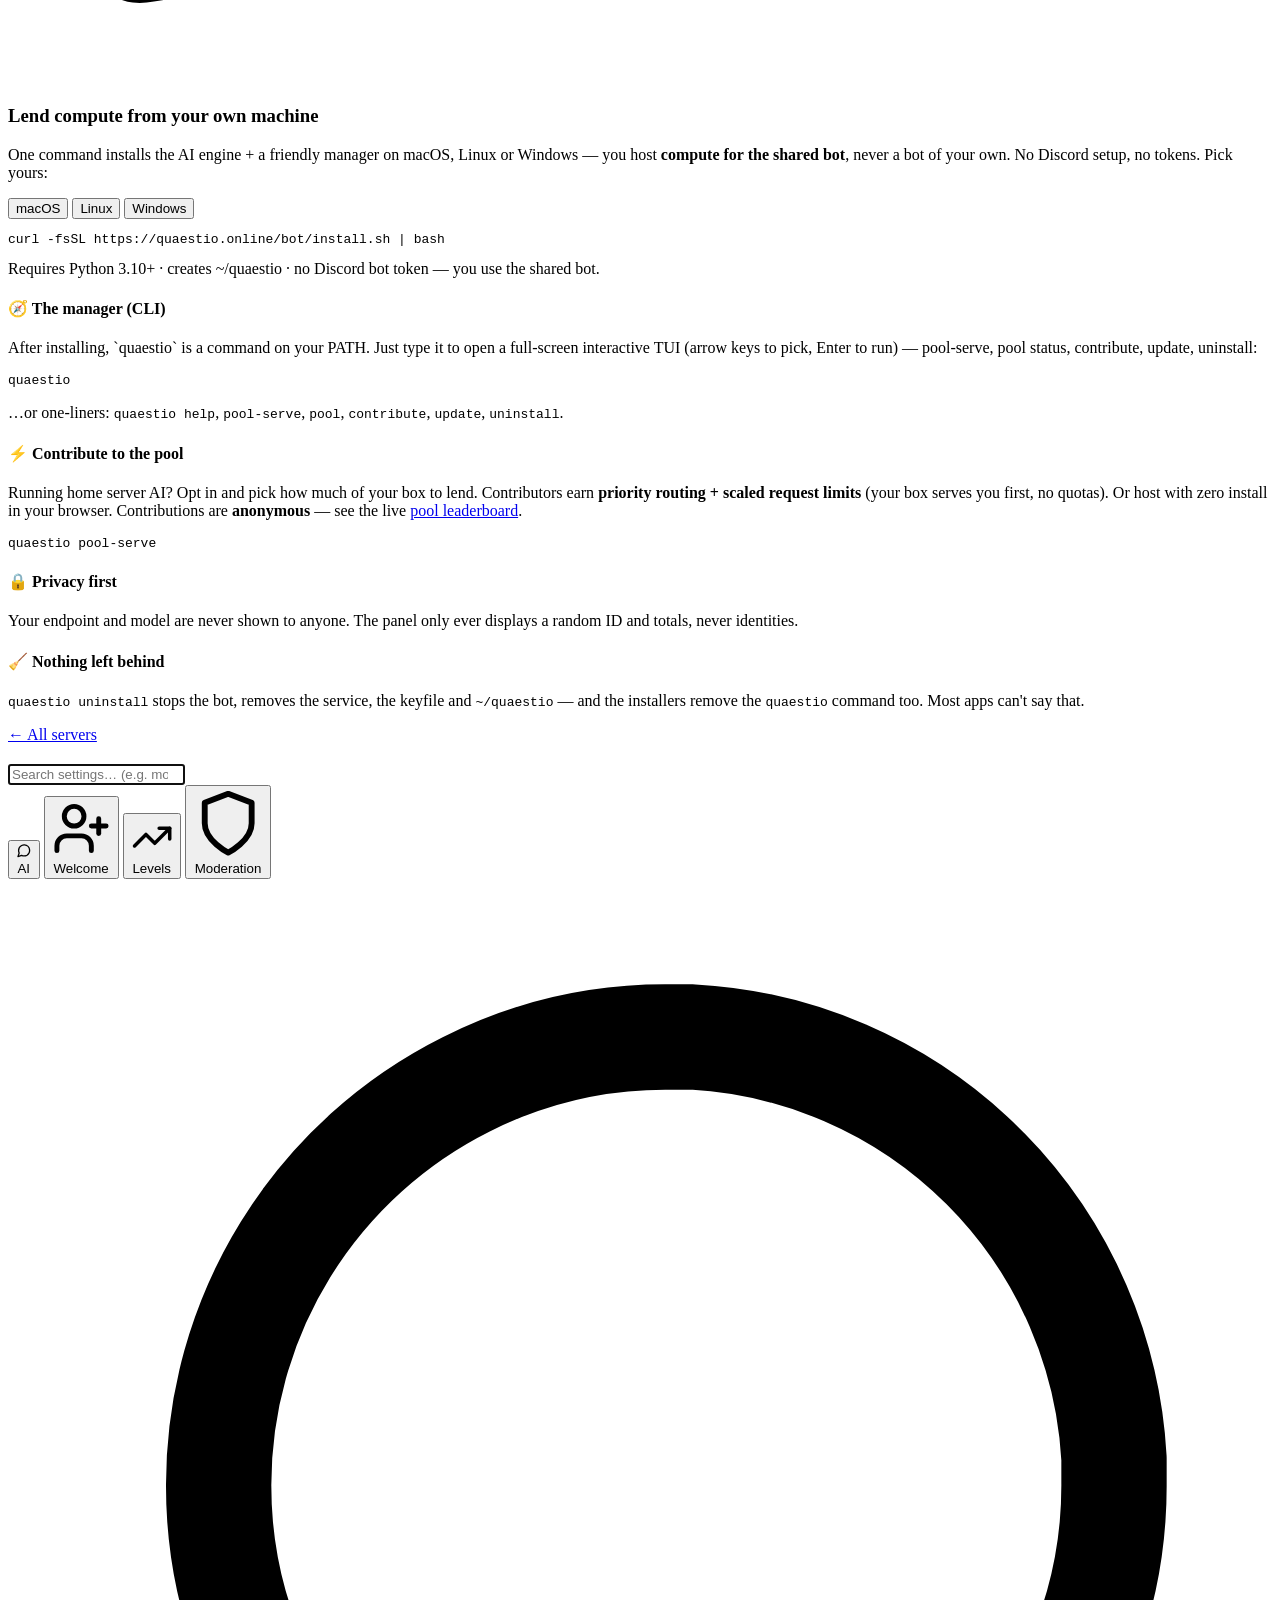
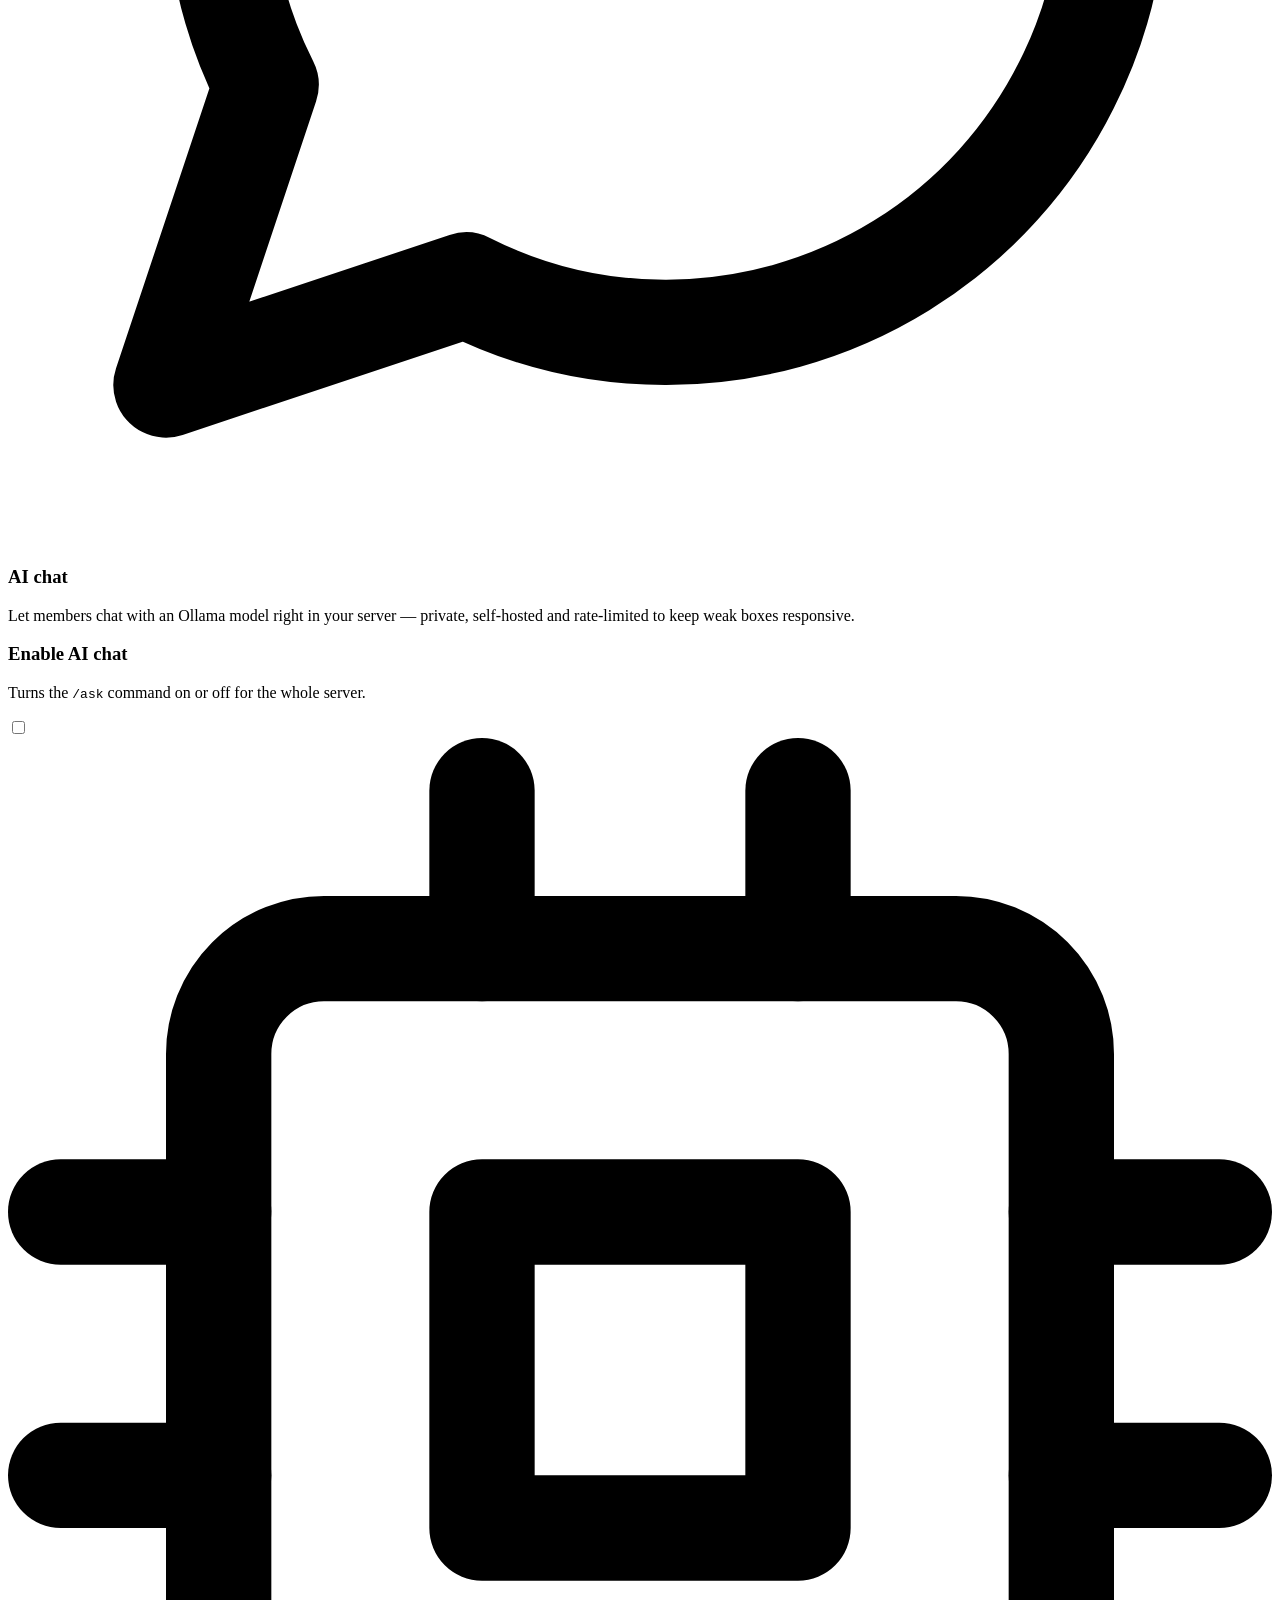
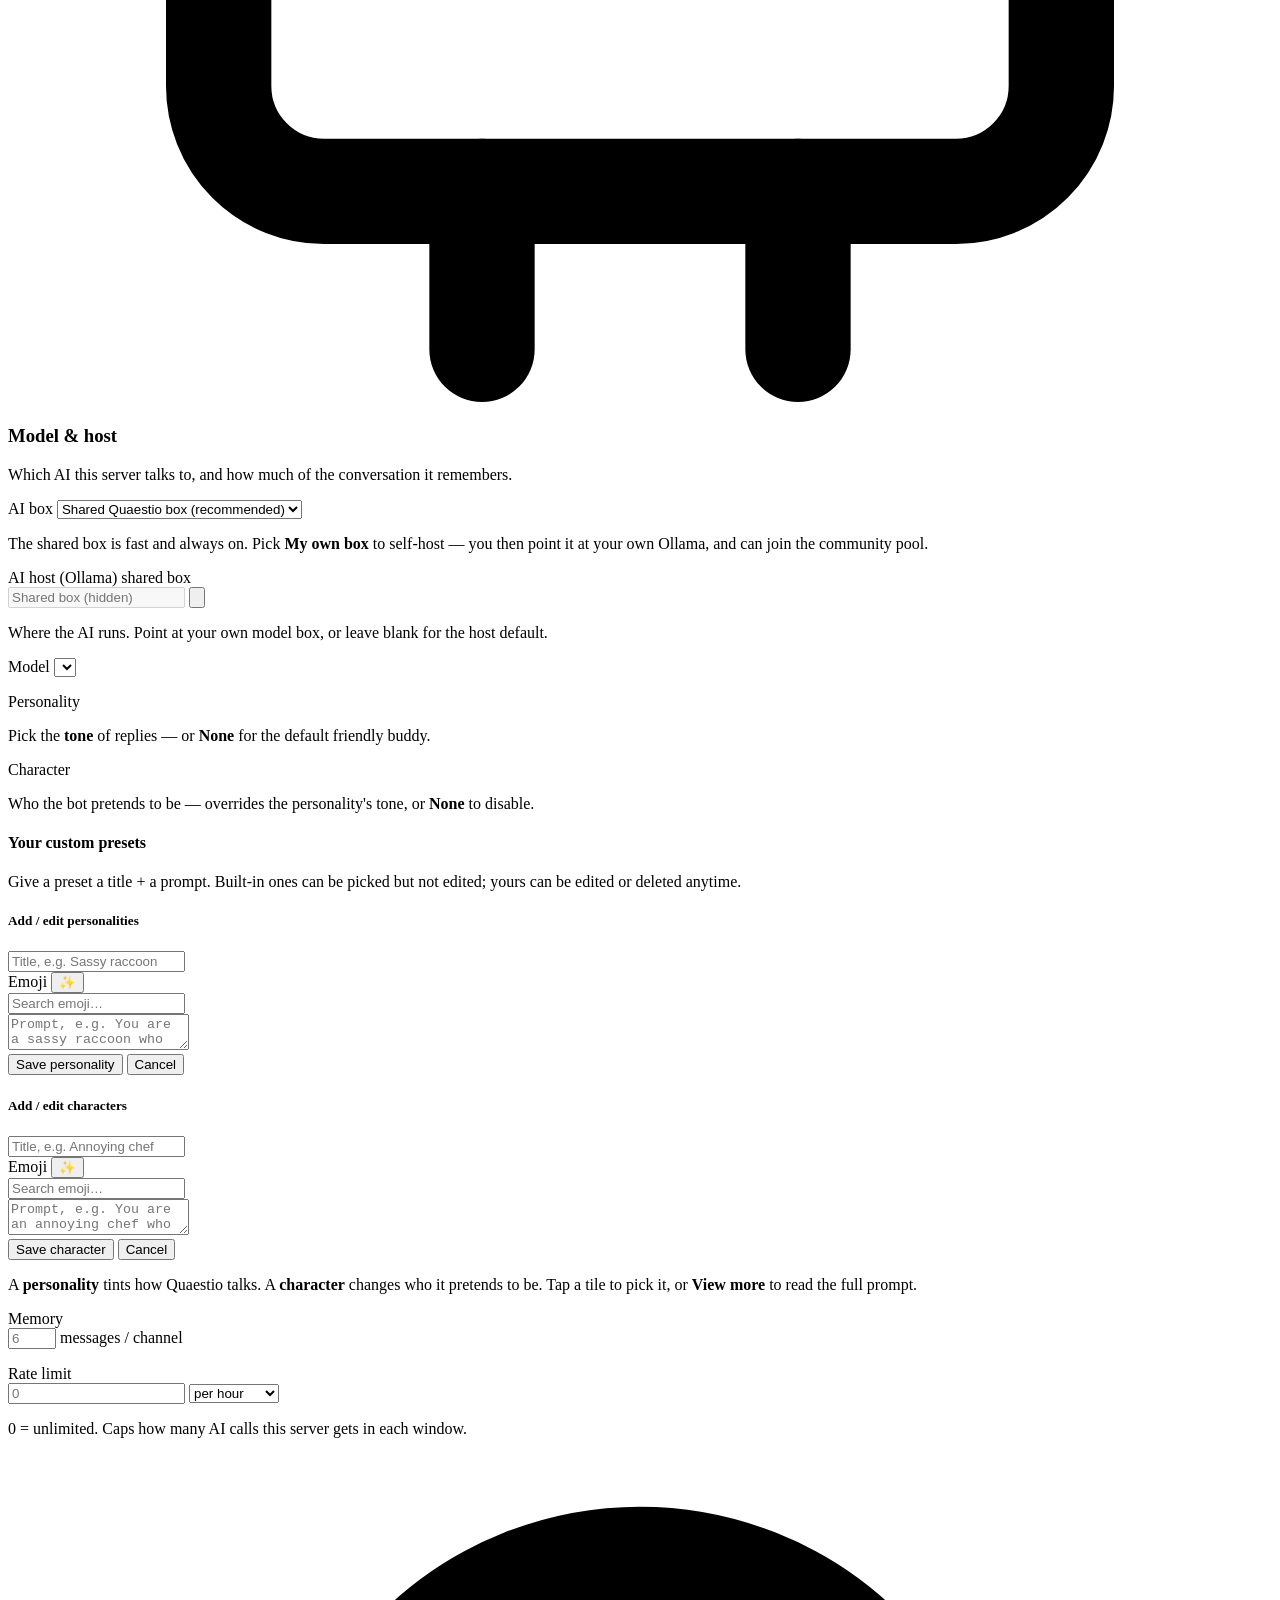
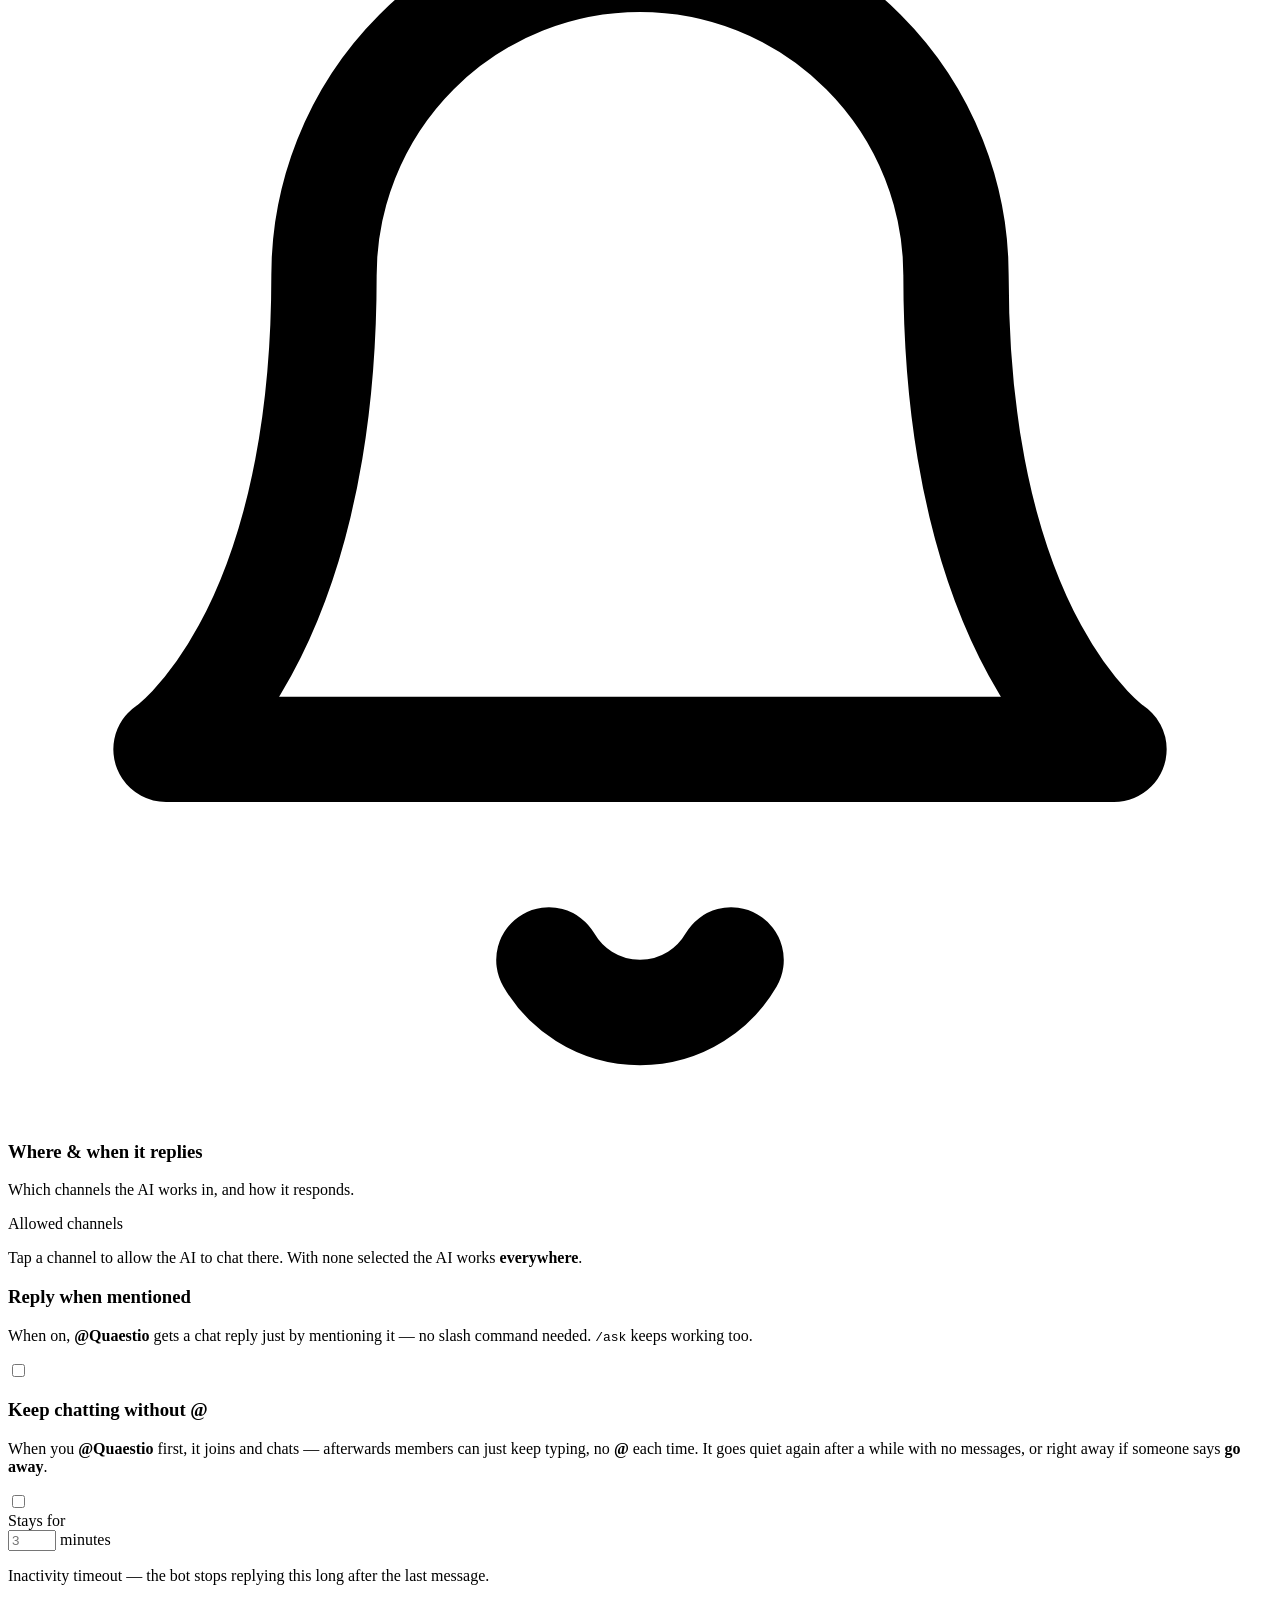
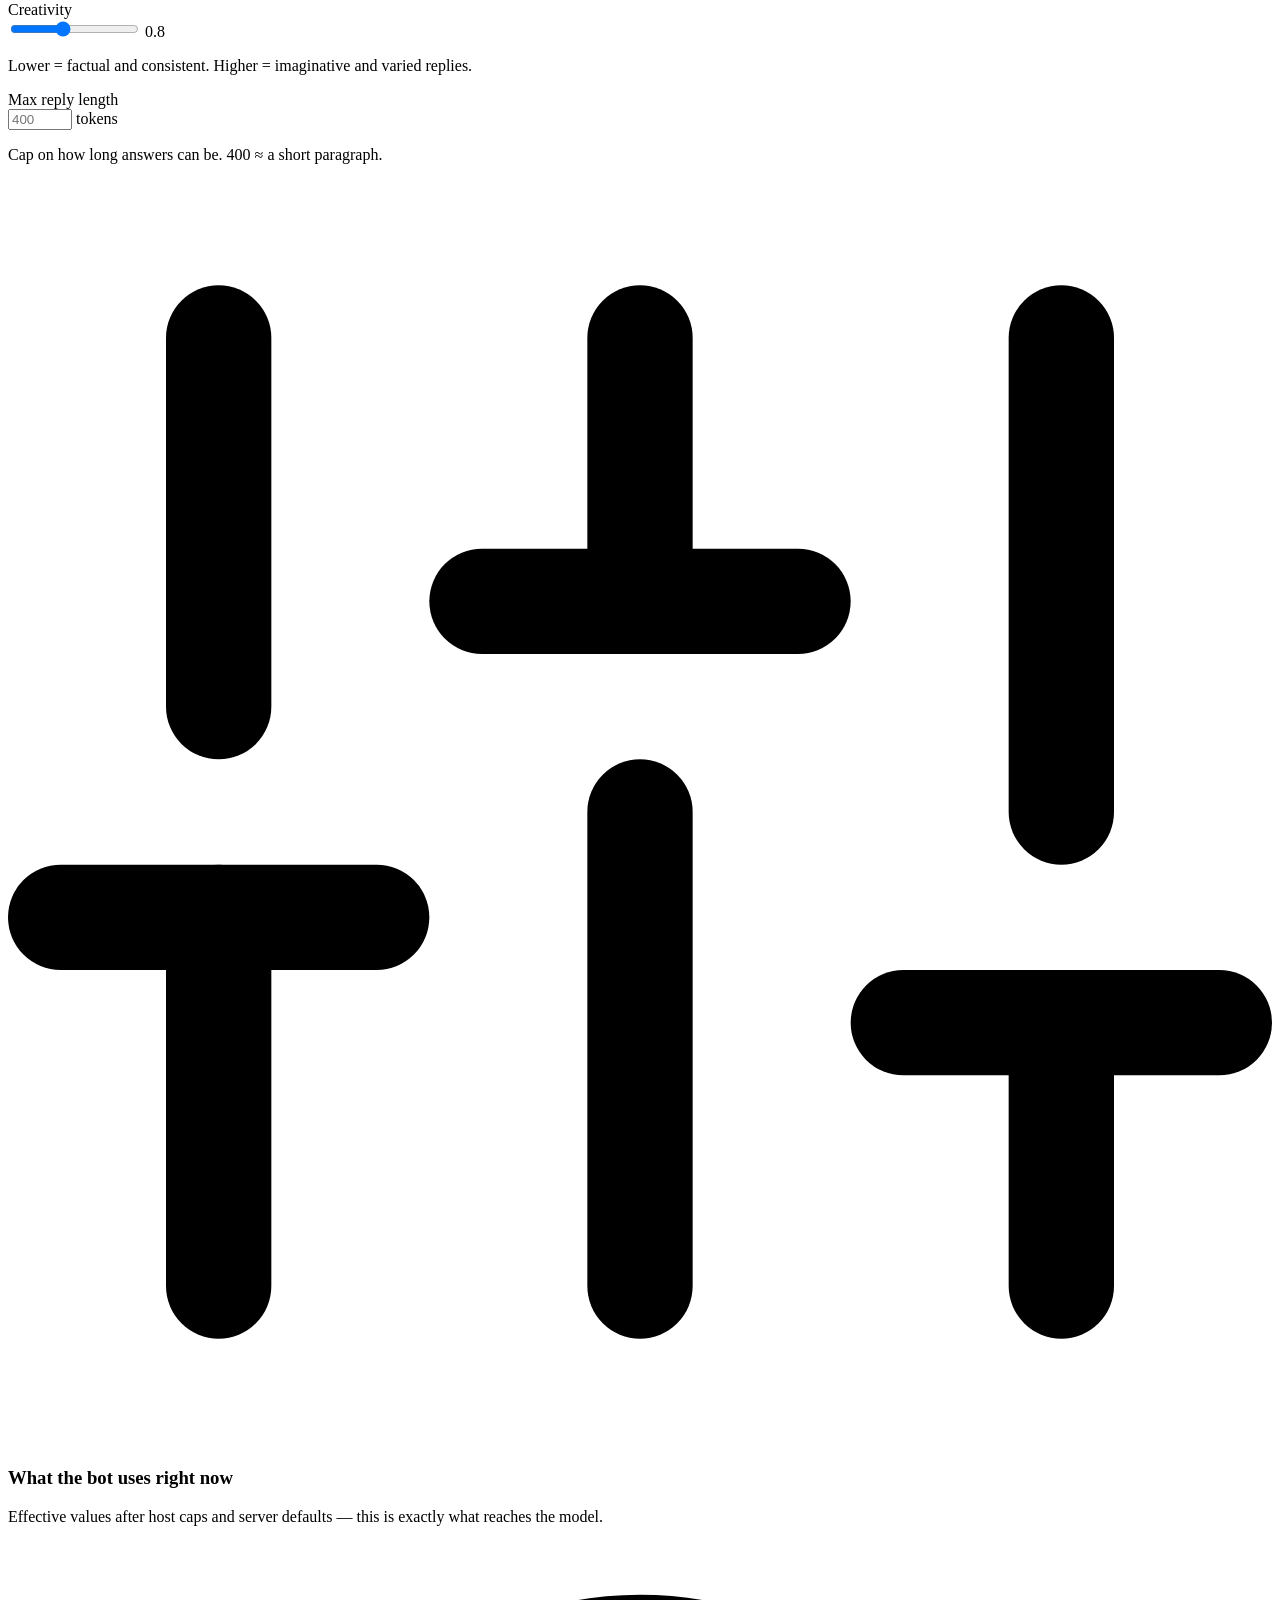
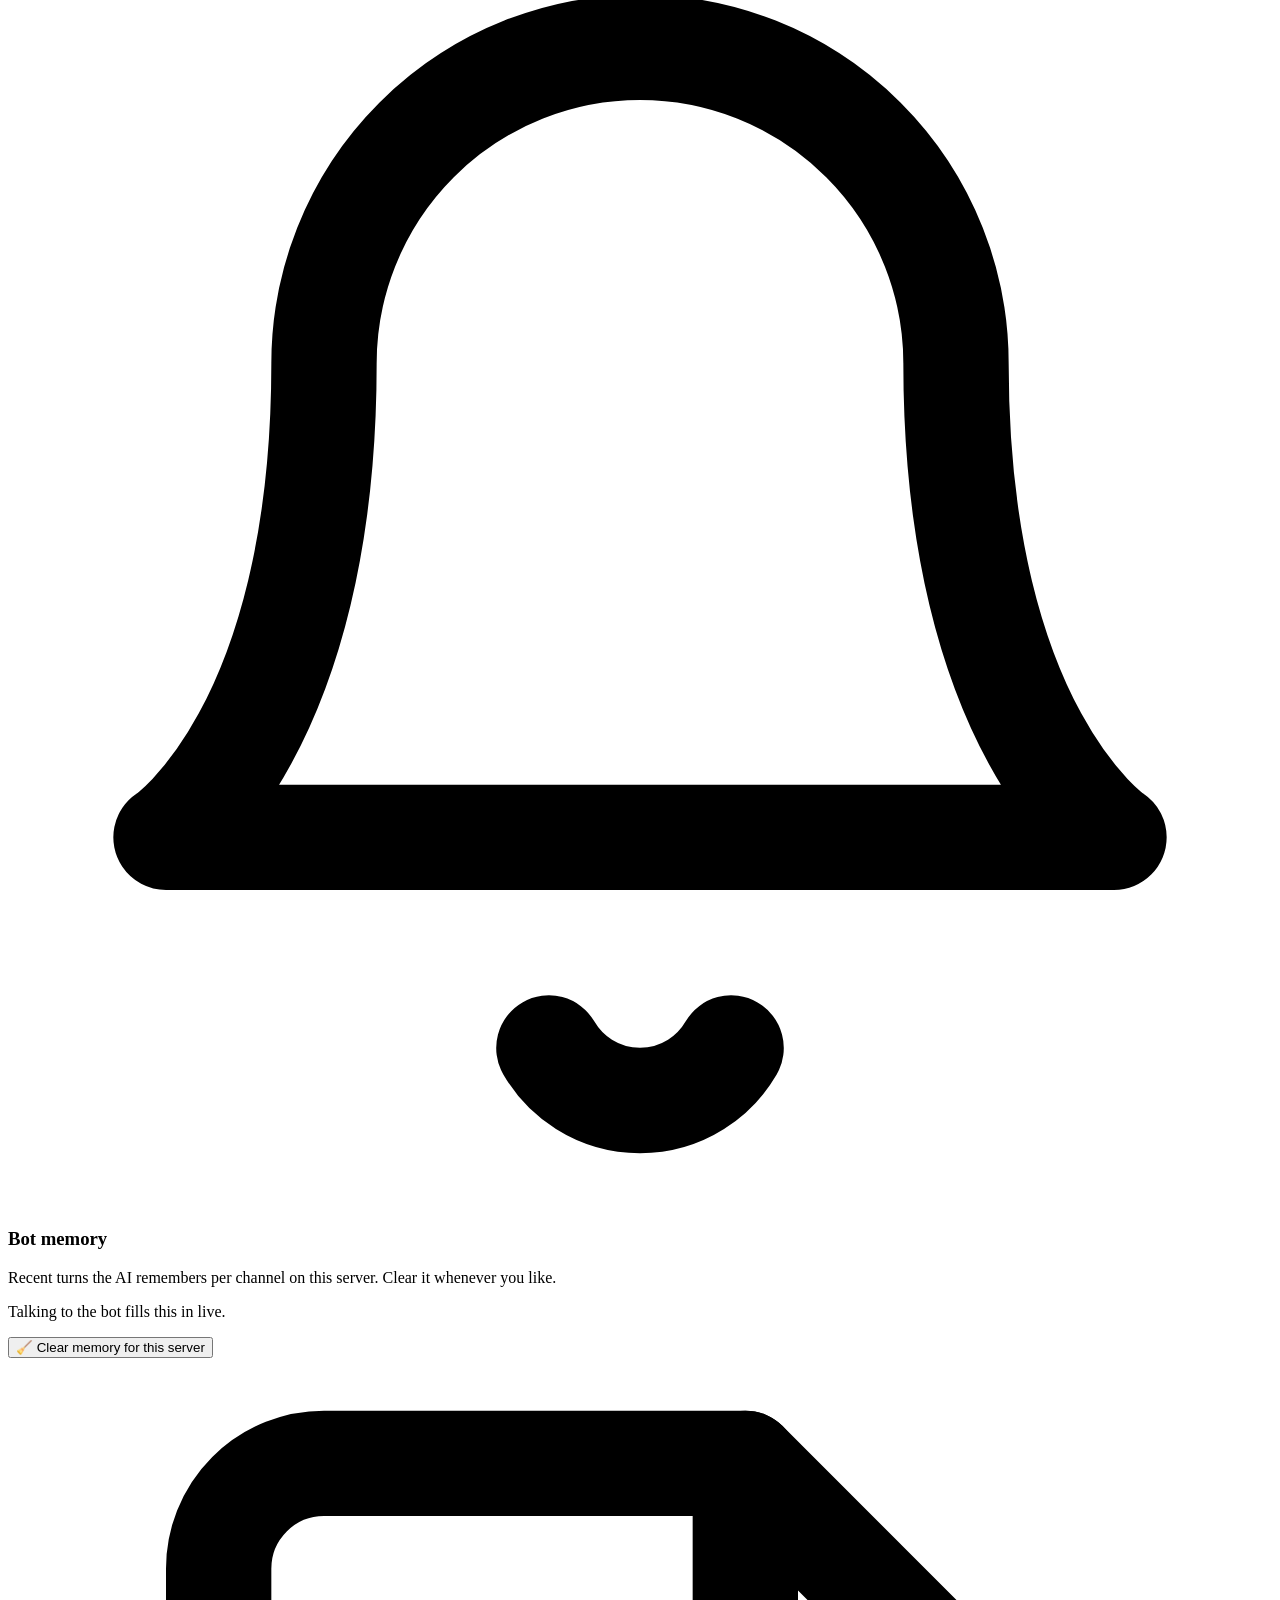
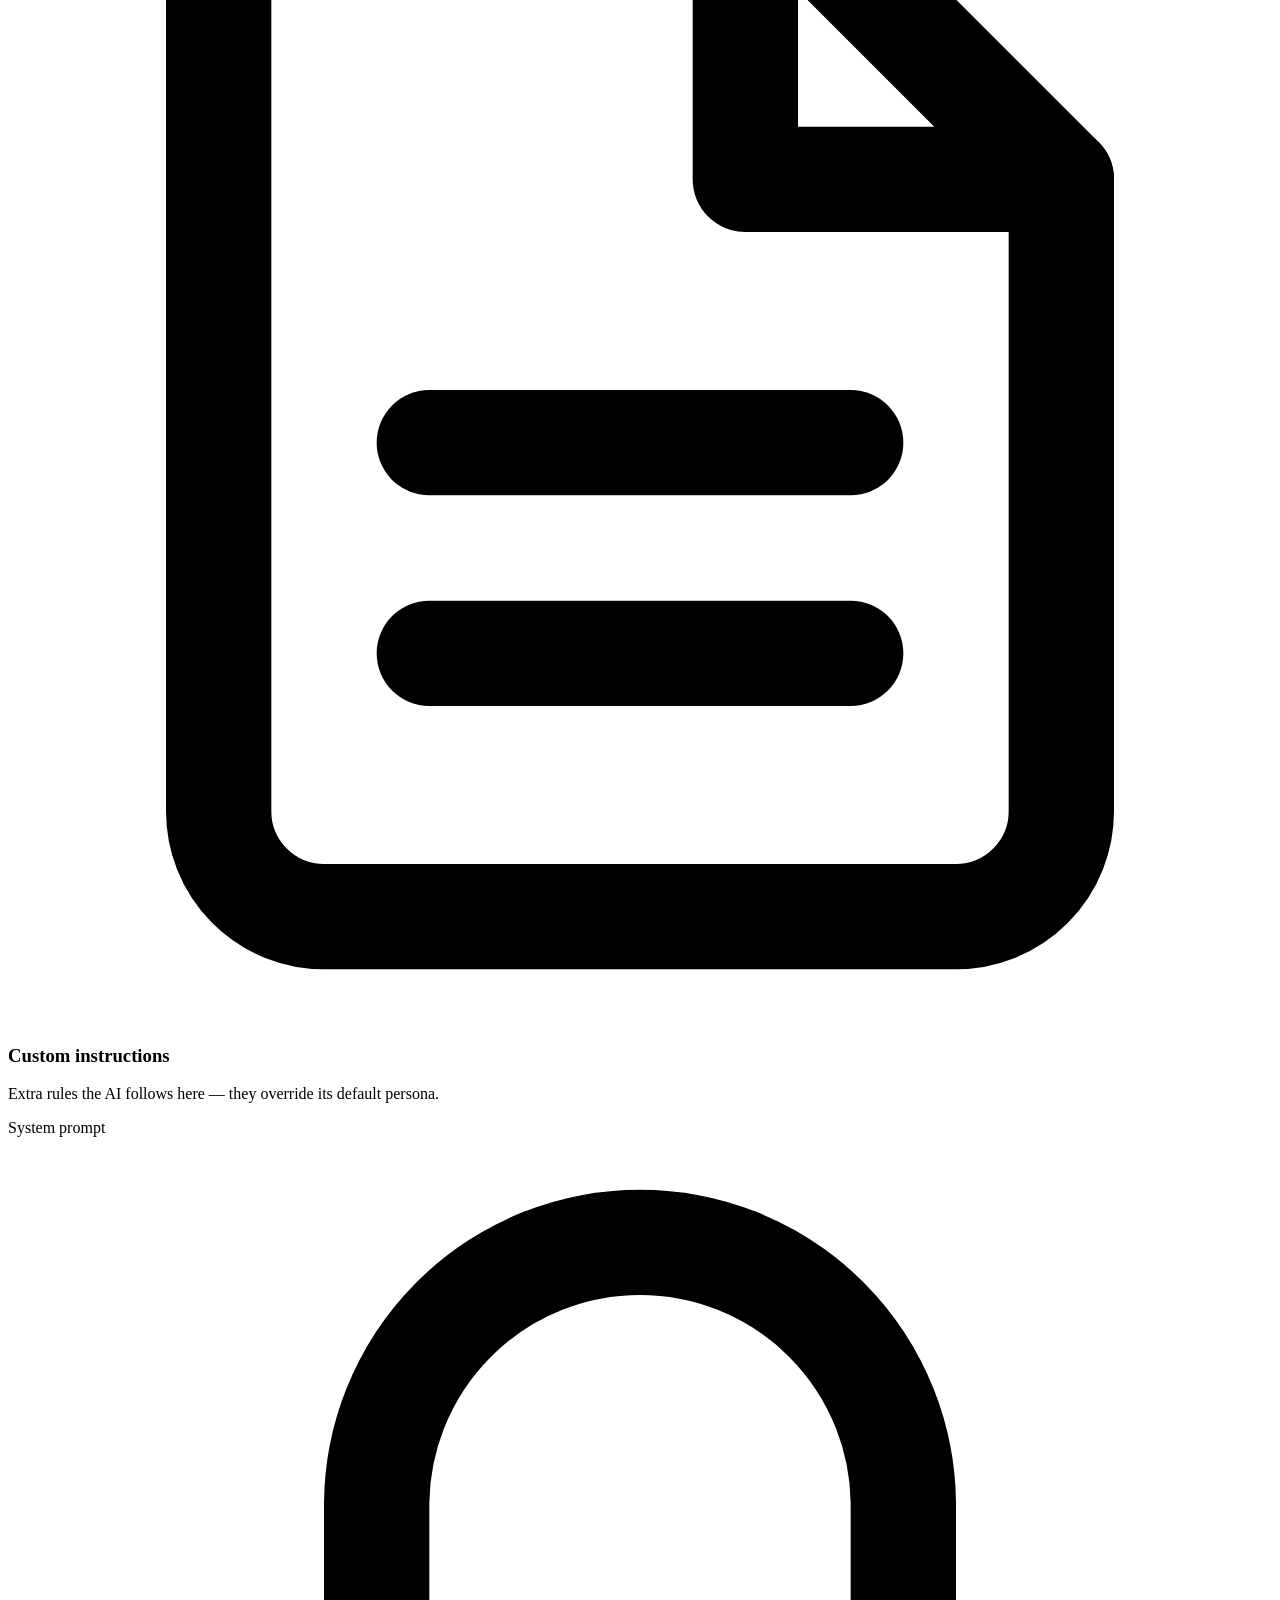
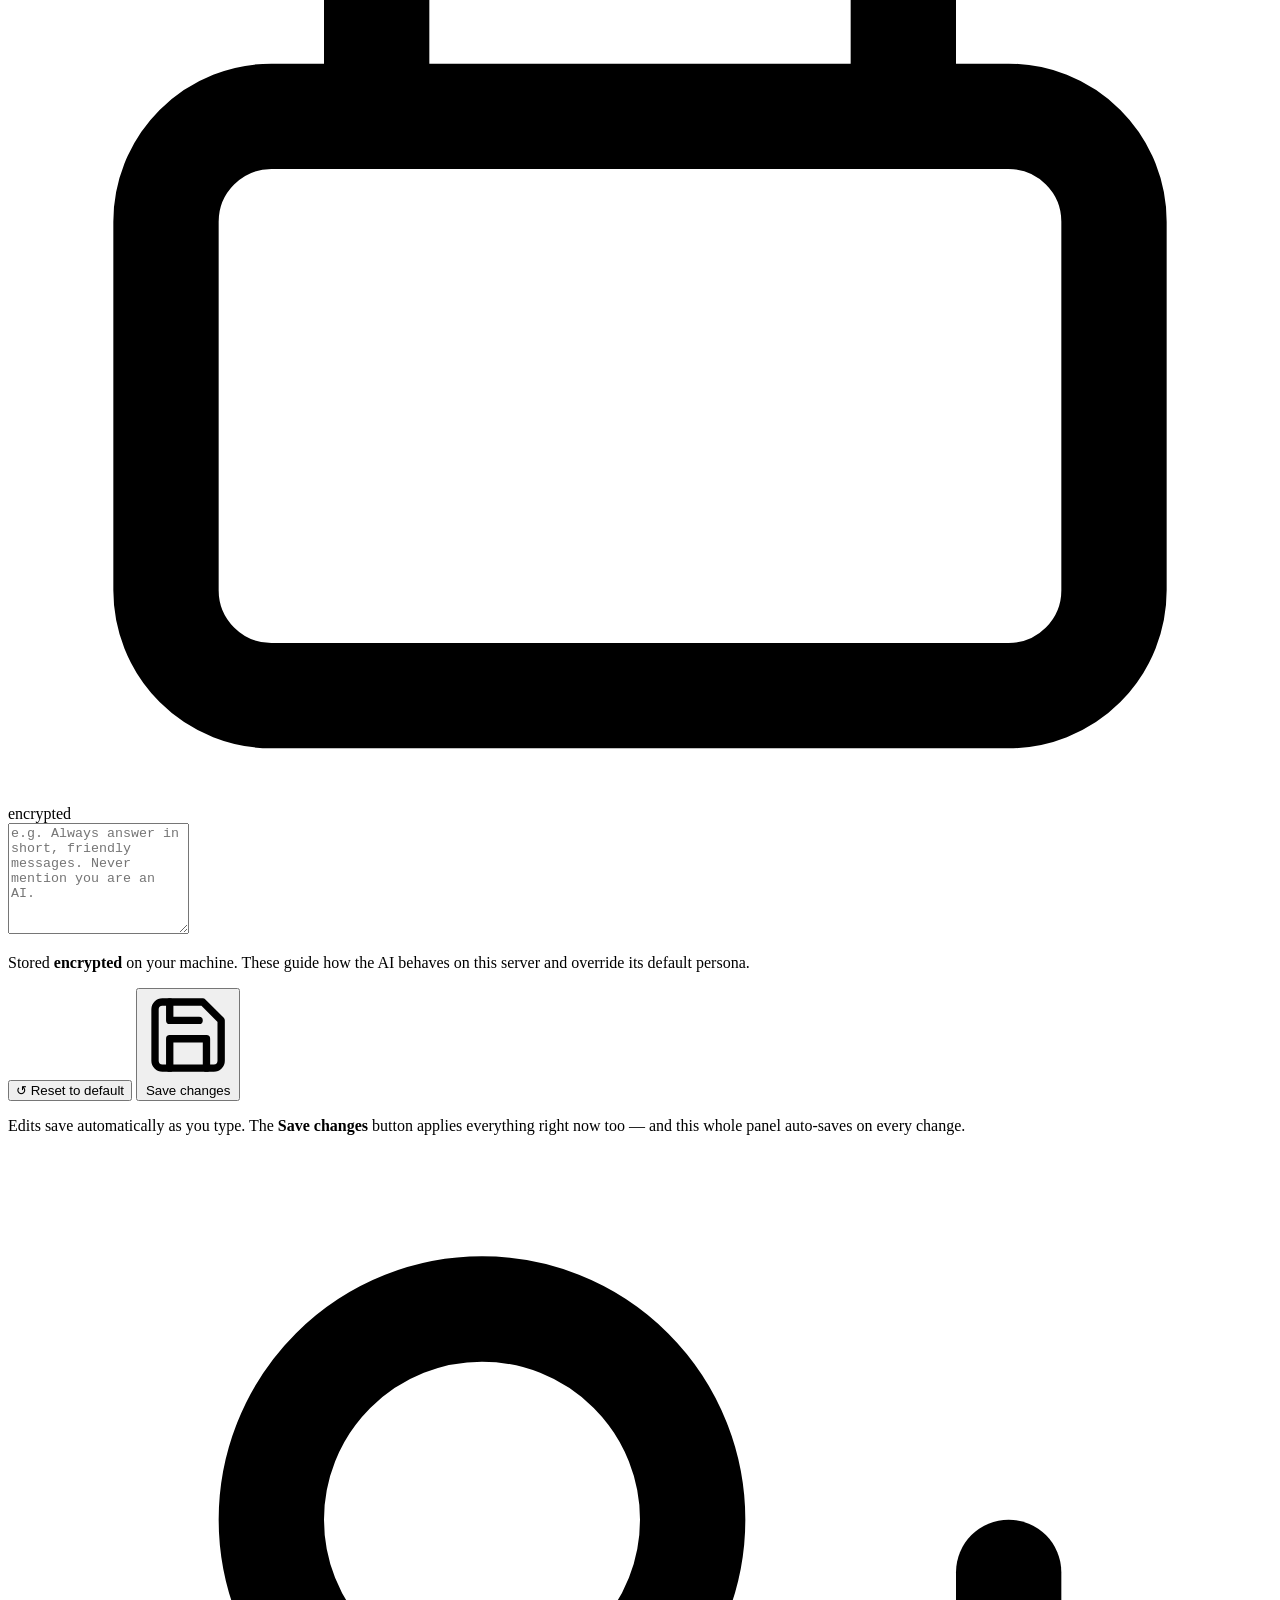
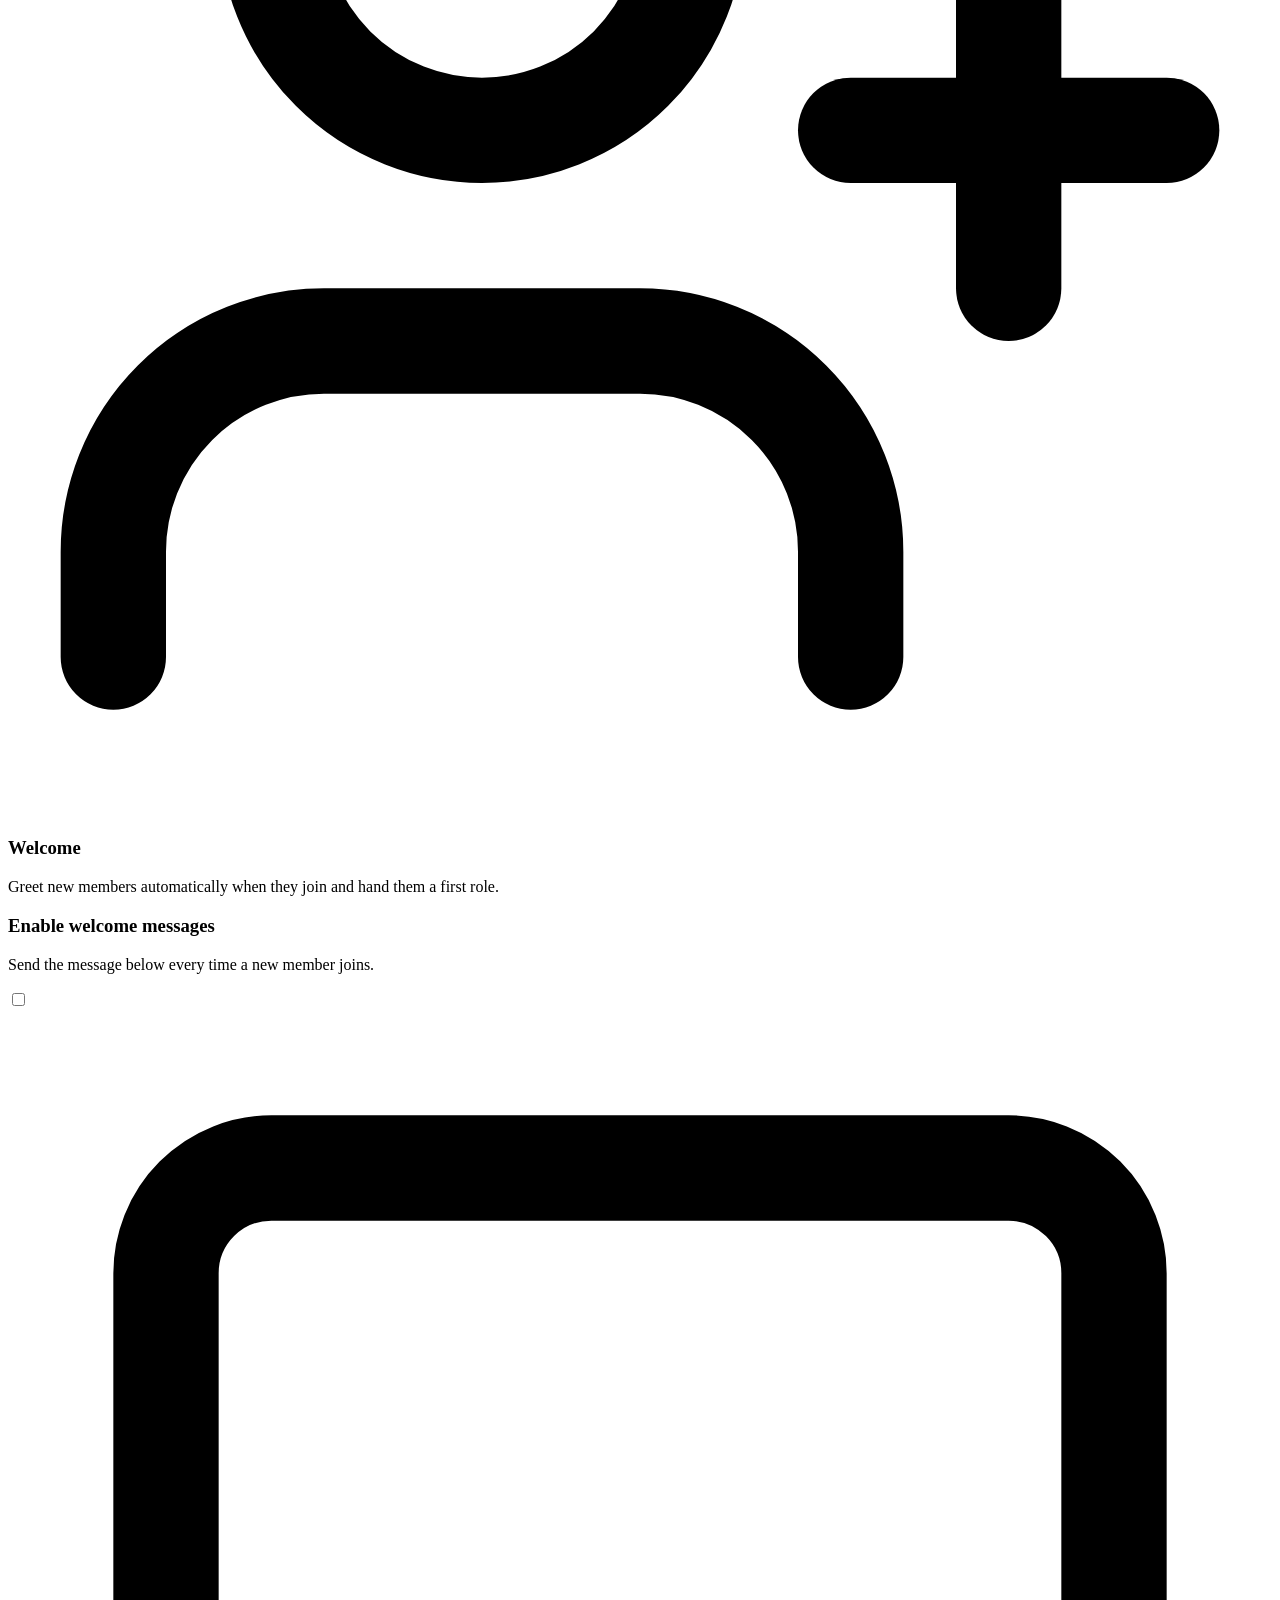
==== commit b30c6581: "Sync serving copies with deployed code" ====
--- a/dashboard/static/index.html
+++ b/dashboard/static/index.html
@@ -82,7 +82,7 @@
       </div>
       <div class="code-block" id="os-cmd">
         <pre><code>curl -fsSL https://quaestio.online/bot/install.sh | bash</code></pre>
-        <div class="code-bar" id="os-cmd-note">Requires Python 3.10+ · creates ~/quaestio · asks for your bot token once.</div>
+        <div class="code-bar" id="os-cmd-note">Requires Python 3.10+ · creates ~/quaestio · no Discord bot token — you use the shared bot.</div>
       </div>
 
       <div class="selfhost-grid">
@@ -625,7 +625,7 @@
           </span>
           <div>
             <h3>Warning system</h3>
-            <p>Auto-moderate repeat offenders. Admins warn with <code>/warn</code>; everything else just happens.</p>
+            <p>Auto-moderate repeat offenders. Admins warn with <code>/warn</code>; automatic action occurs after the configured warning threshold.</p>
           </div>
         </div>
 
@@ -673,7 +673,7 @@
               <input type="number" id="xp_min_words" min="1" max="20" placeholder="3">
               <span class="unit">words</span>
             </div>
-            <p class="hint">Shorter messages don't count. Kills one-word spam.</p>
+            <p class="hint">Shorter messages don't count. Messages below the minimum word count do not grant XP.</p>
           </div>
           <div class="field-group">
             <label for="xp_max_words">Max words</label>
@@ -681,7 +681,7 @@
               <input type="number" id="xp_max_words" min="10" max="500" placeholder="100">
               <span class="unit">words</span>
             </div>
-            <p class="hint">Longer messages don't count. Kills pasted articles.</p>
+            <p class="hint">Longer messages don't count. Messages above the maximum word count do not grant XP.</p>
           </div>
           <div class="field-group">
             <label for="xp_cooldown">Pace</label>
